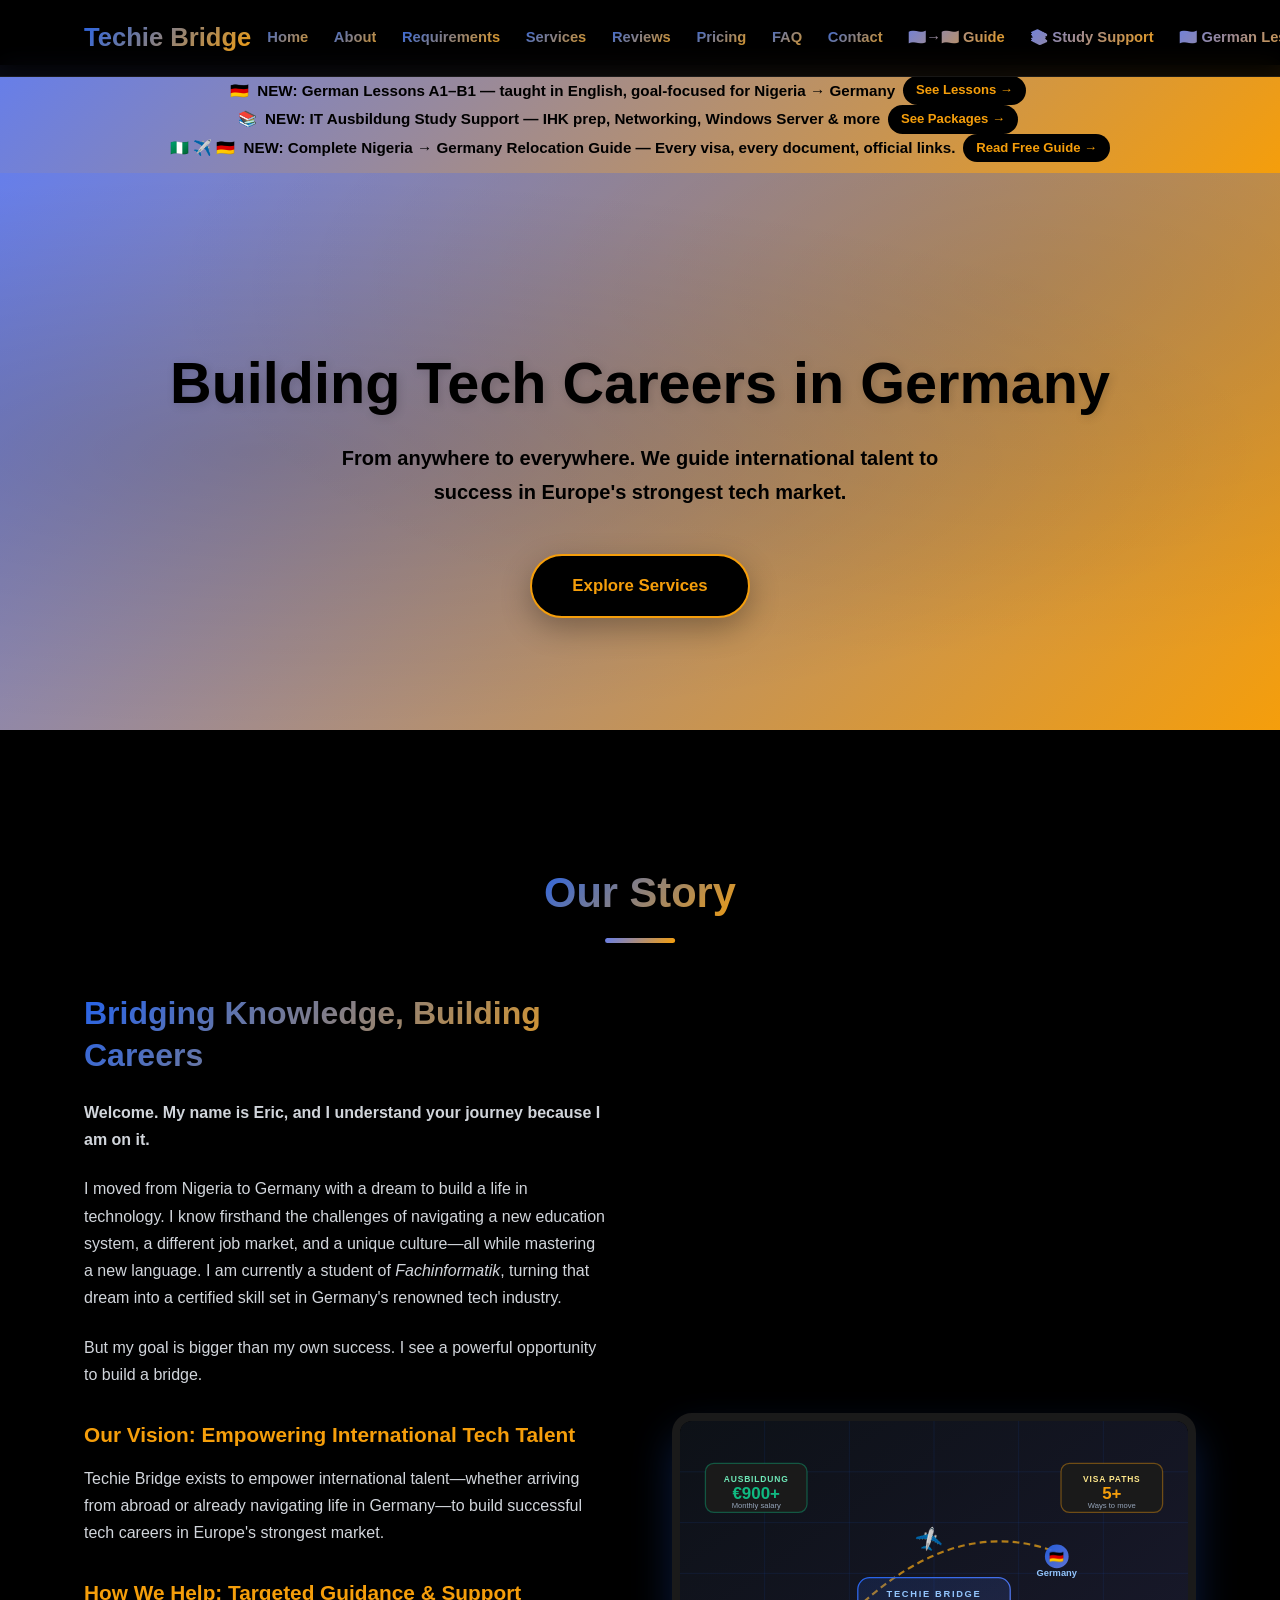
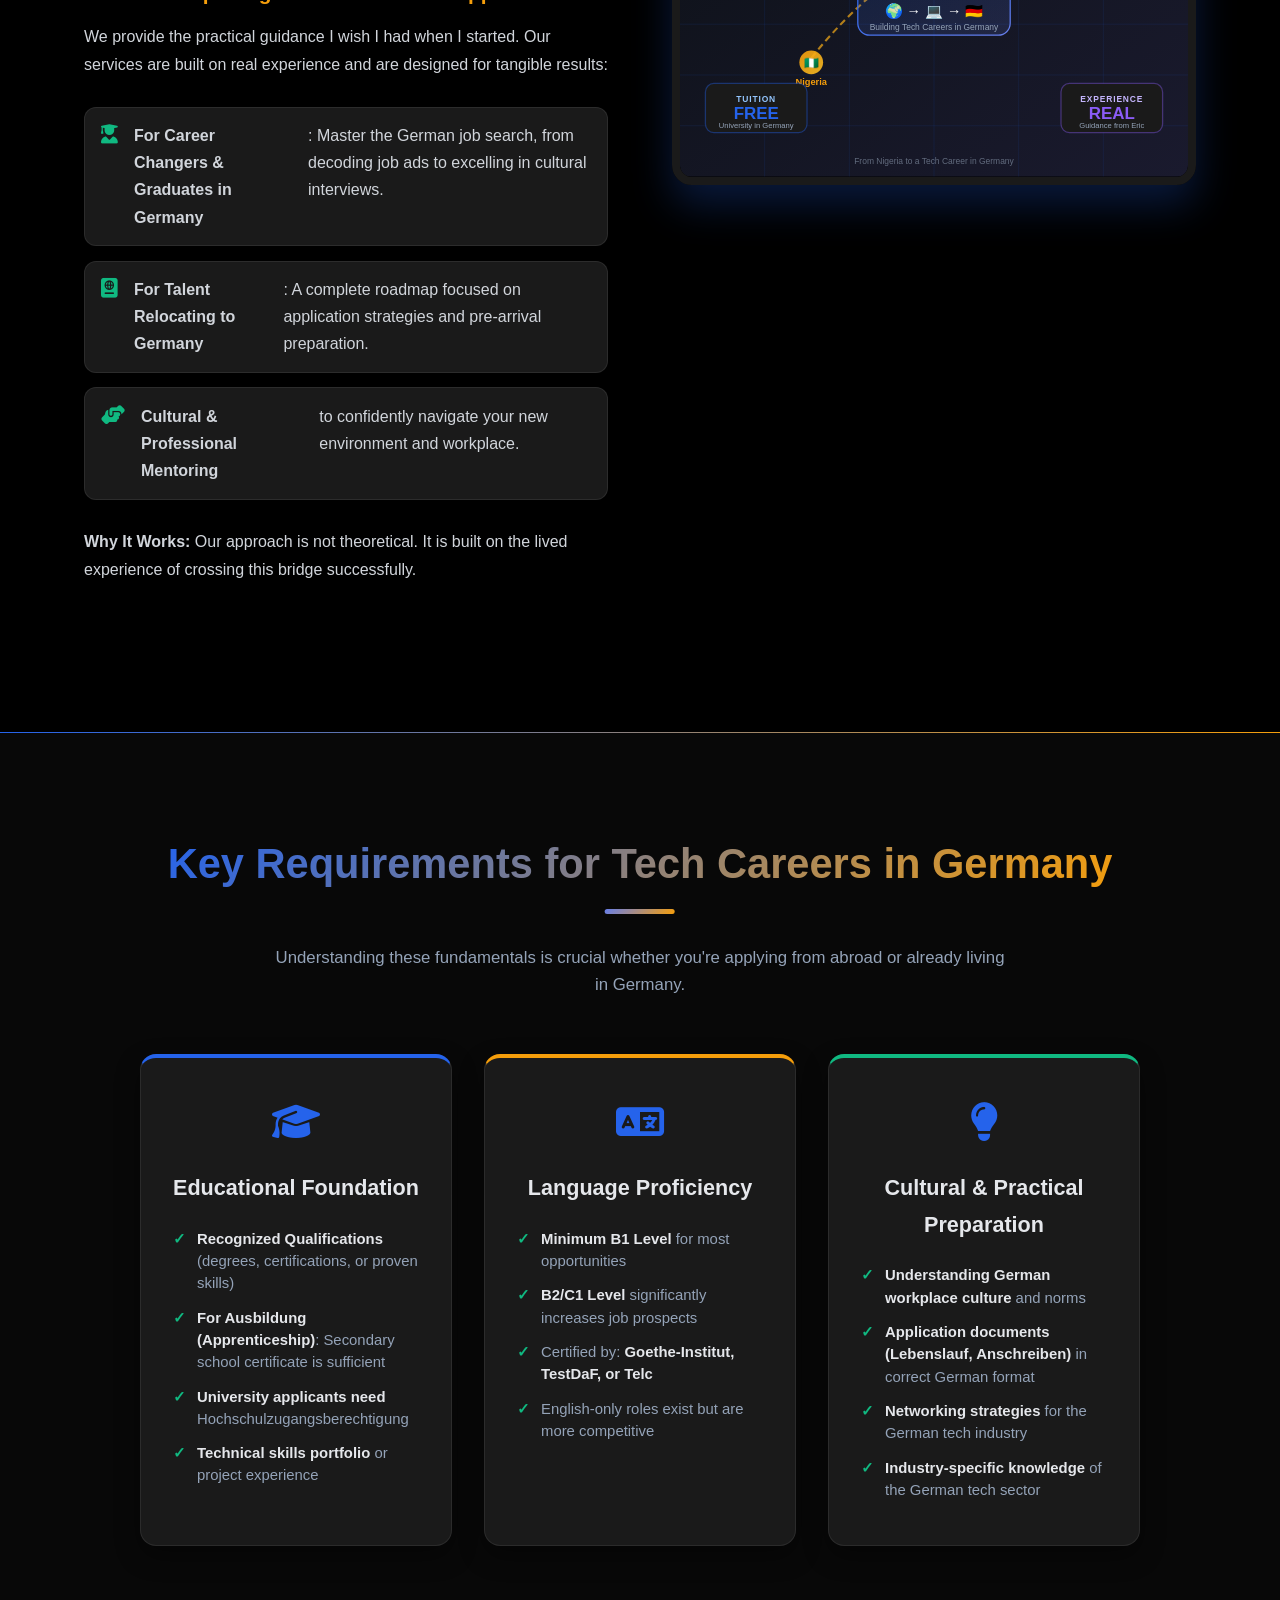
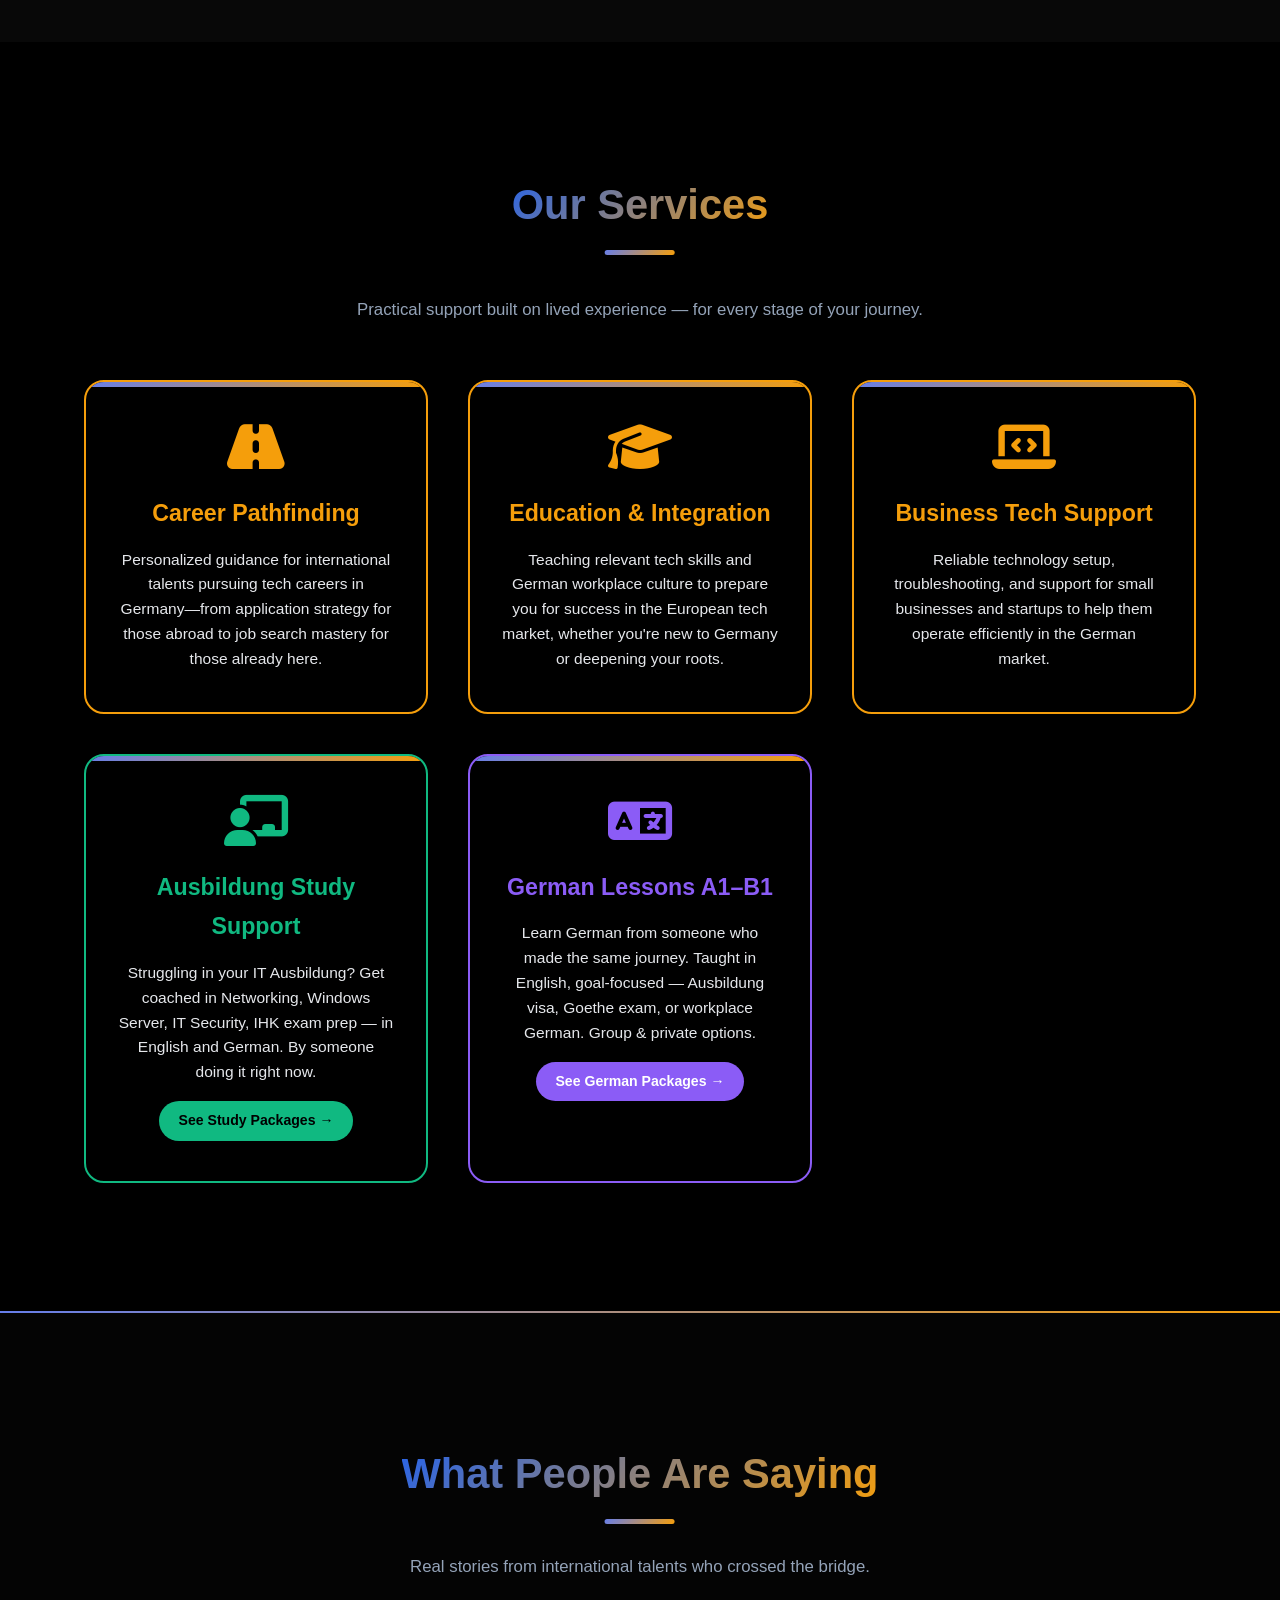
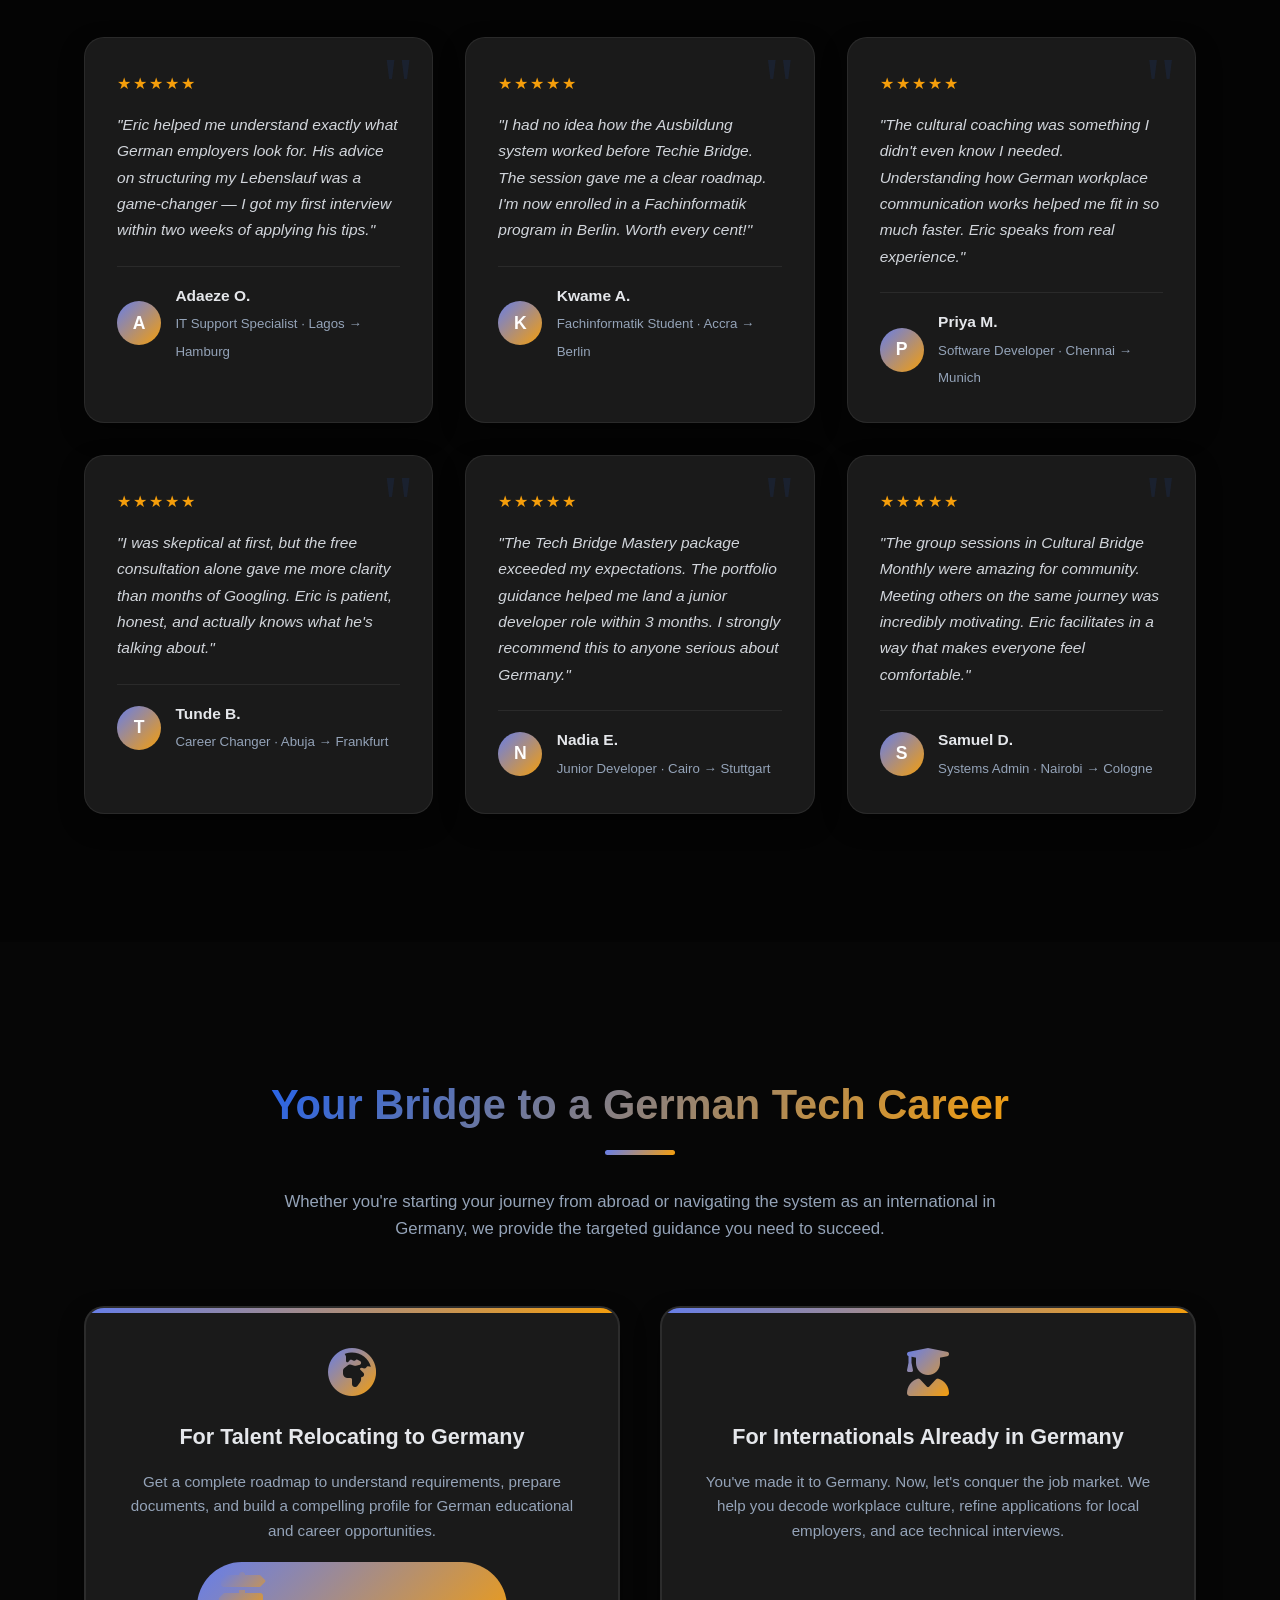
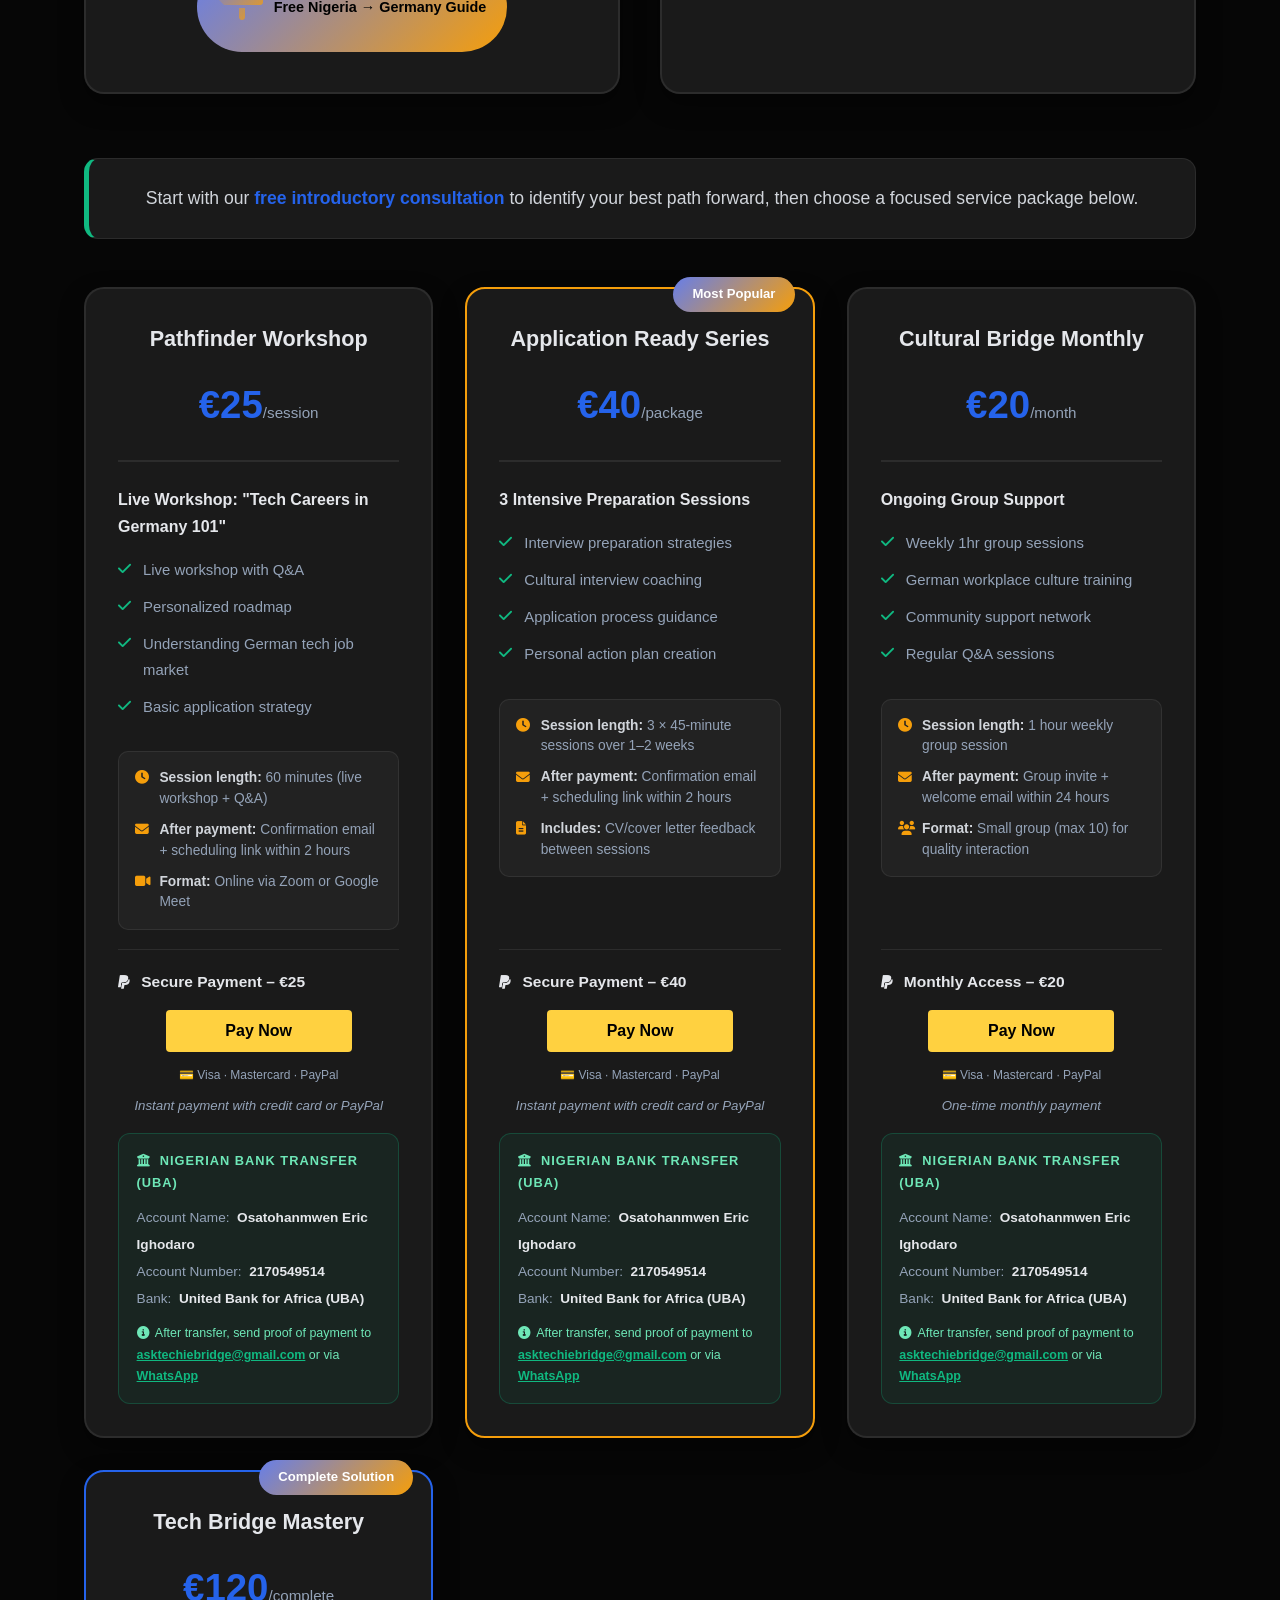
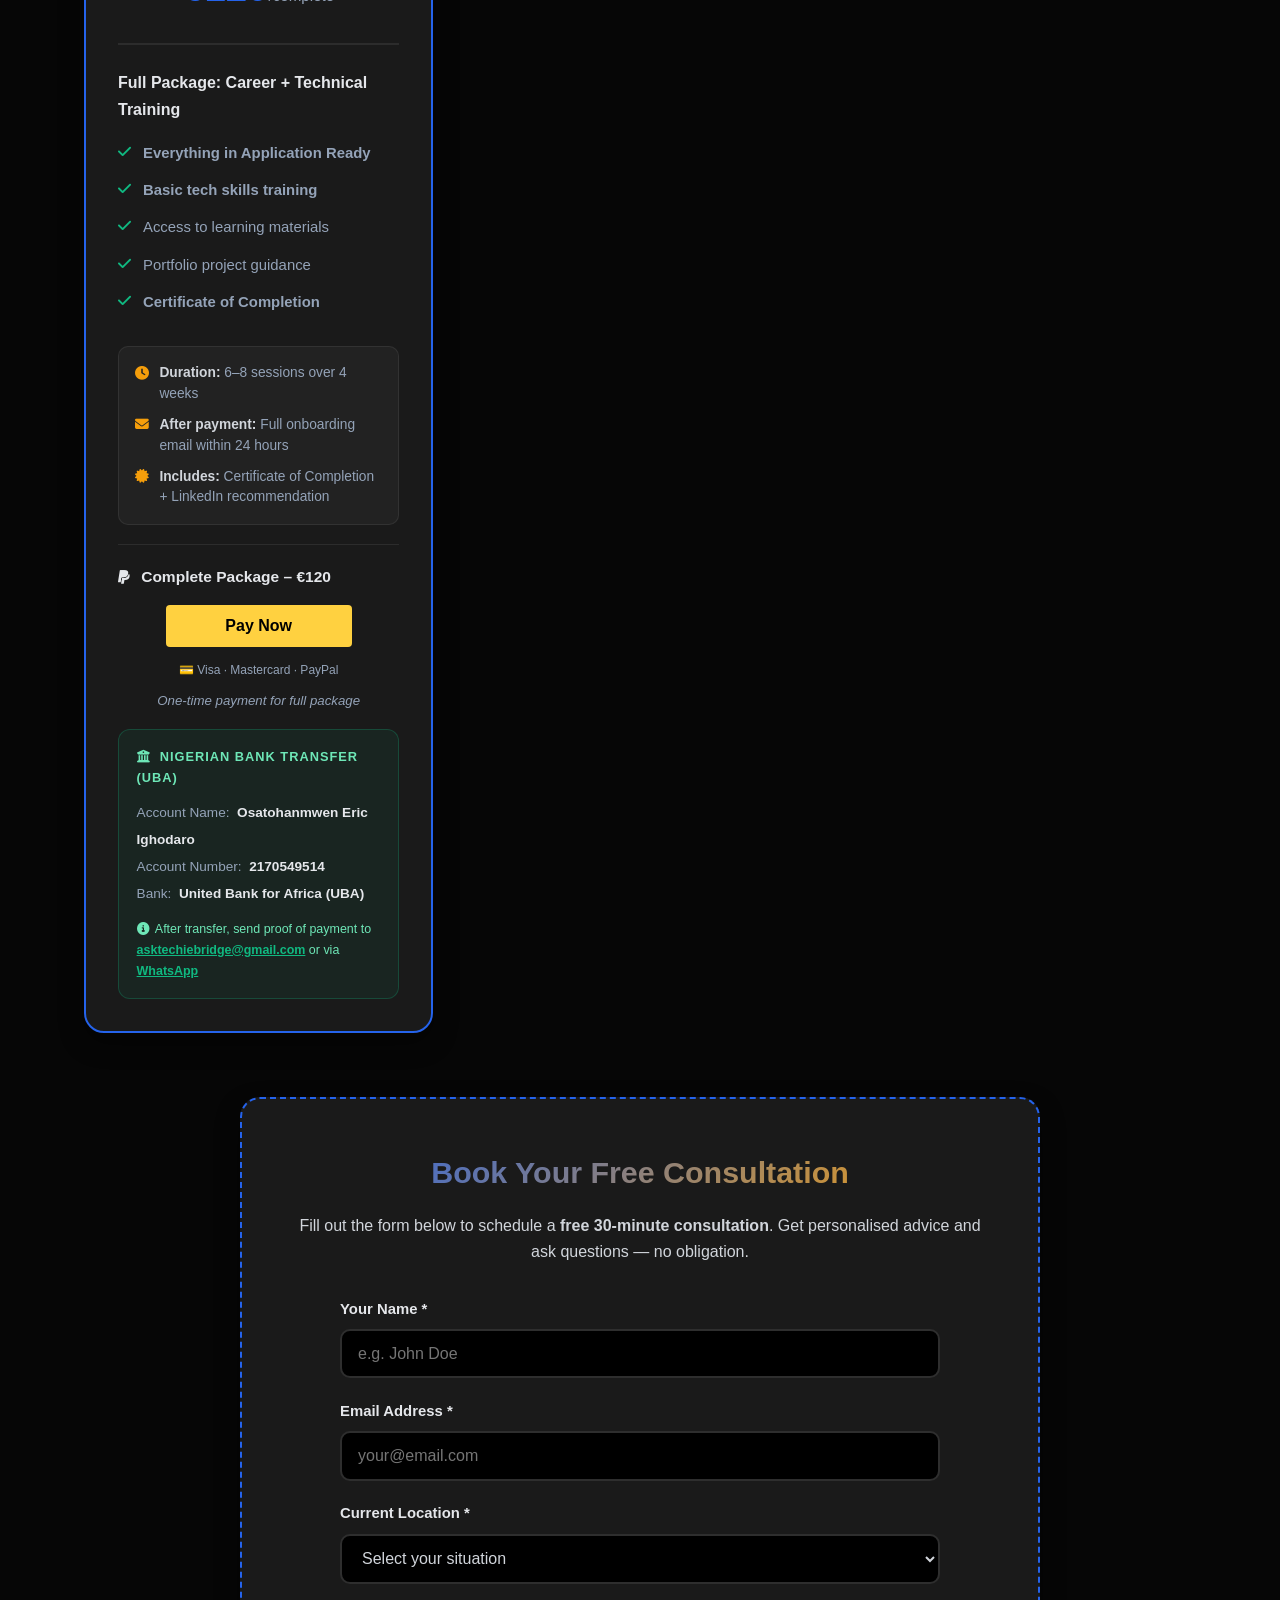
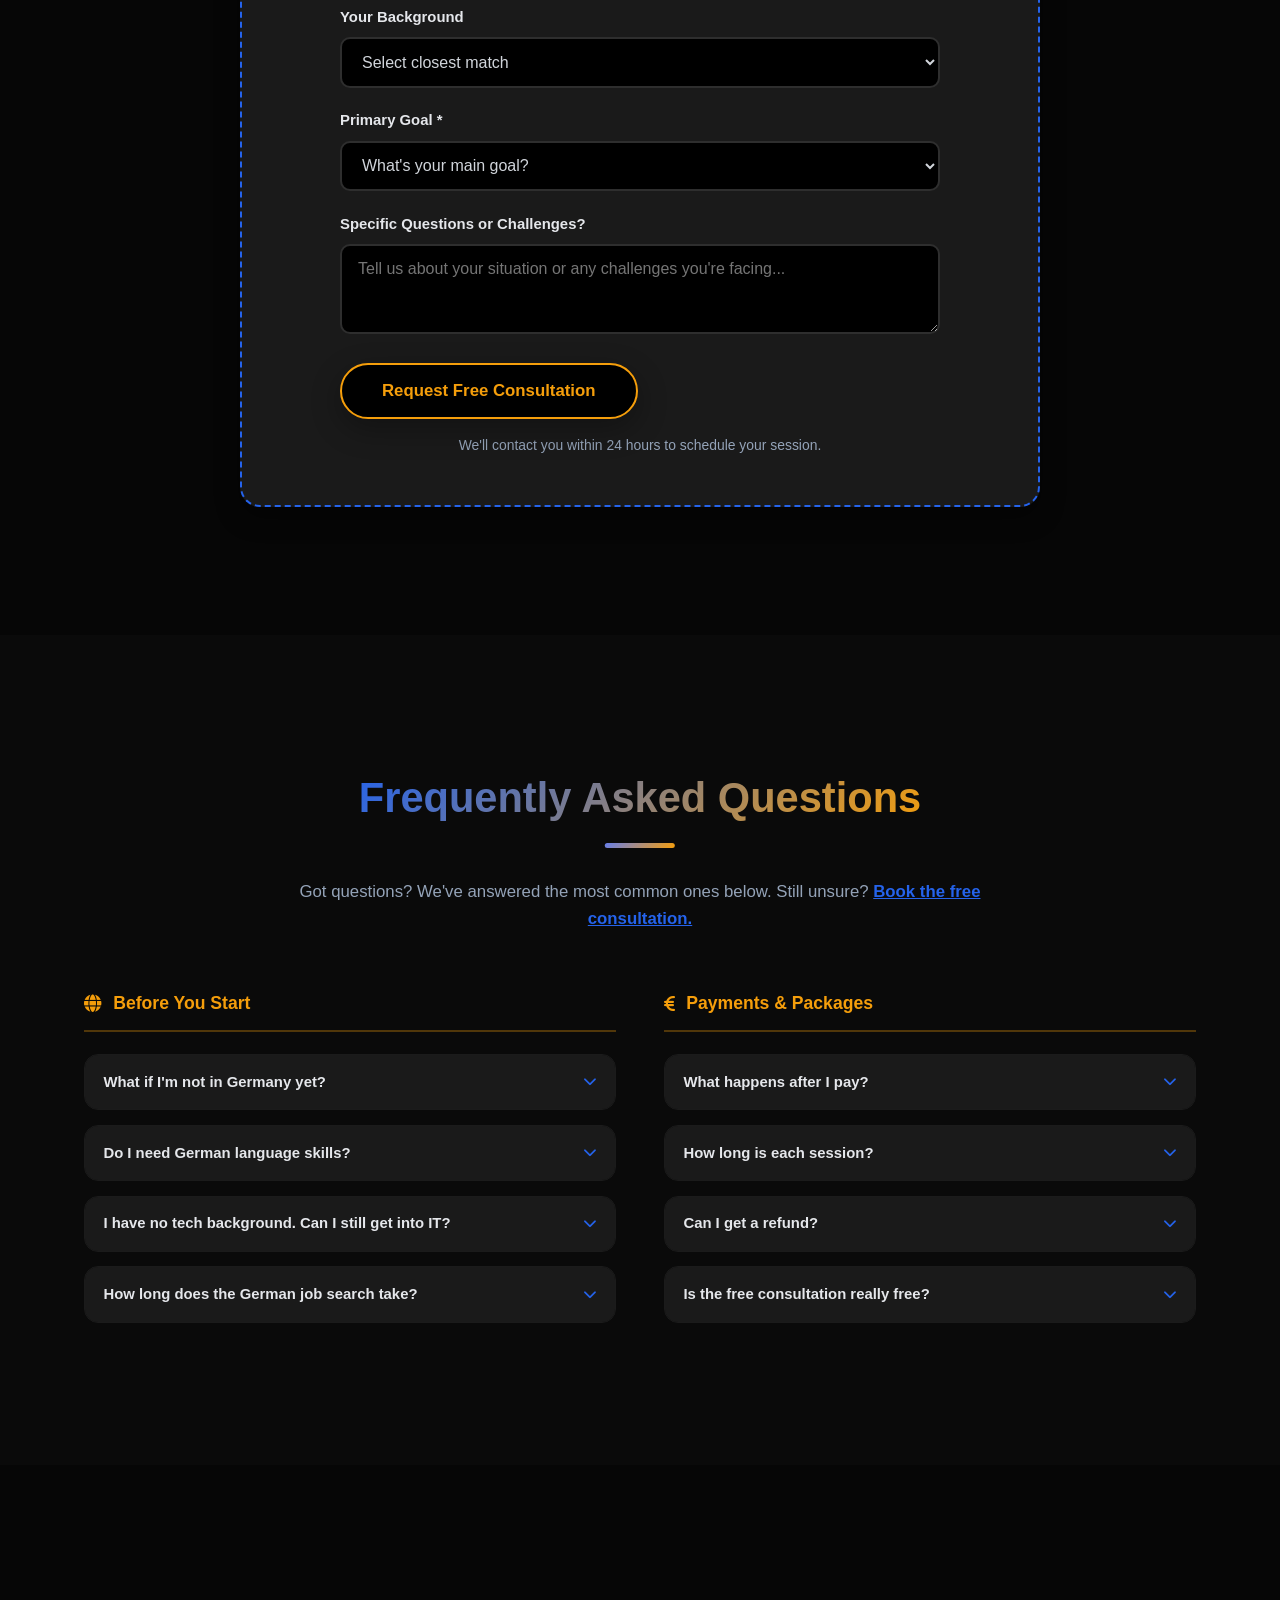
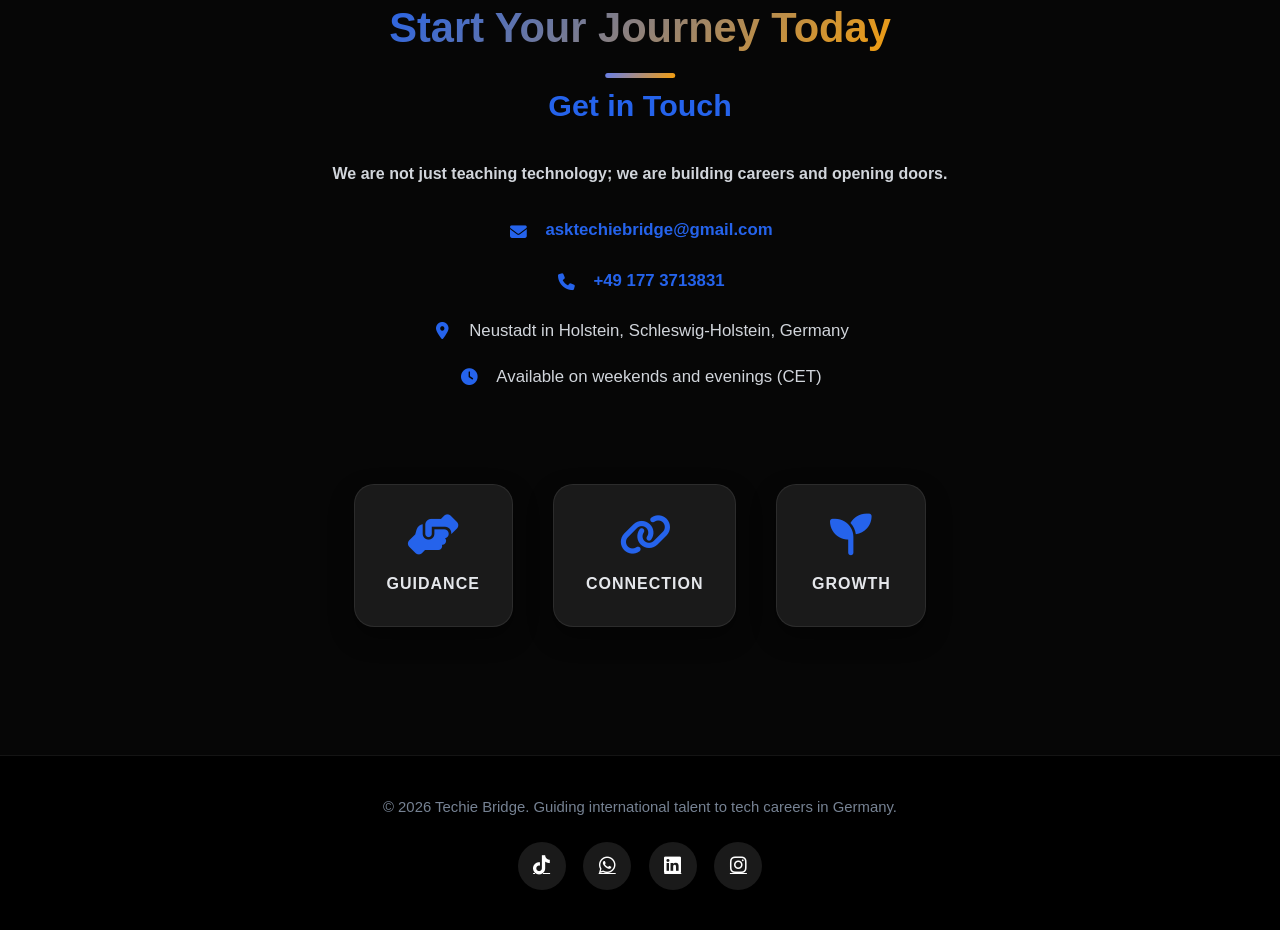
==== index.html @ e1cfa6b6 "Add files via upload" ====
<!DOCTYPE html>
<html lang="en">
<head>
    <meta charset="UTF-8">
    <meta name="viewport" content="width=device-width, initial-scale=1.0, maximum-scale=5.0">
    <title>Techie Bridge – Build Your Tech Career in Germany</title>
    <meta name="description" content="Techie Bridge helps international talent build tech careers in Germany. Expert coaching for Ausbildung, IT jobs, and German workplace culture. Based in Neustadt in Holstein.">
    <meta name="keywords" content="tech career Germany, international talent Germany, IT jobs Germany, Ausbildung IT, career coaching Germany, Fachinformatik, job search Germany">
    <meta name="author" content="Techie Bridge – Eric">
    <meta name="robots" content="index, follow">
    <meta property="og:type" content="website">
    <meta property="og:title" content="Techie Bridge – Build Your Tech Career in Germany">
    <meta property="og:description" content="Expert guidance for international talent pursuing IT careers in Germany. Real experience. Real results.">
    <meta property="og:image" content="https://images.unsplash.com/photo-1521791136064-7986c2920216?w=1200&q=80">
    <link rel="stylesheet" href="https://cdnjs.cloudflare.com/ajax/libs/font-awesome/6.4.0/css/all.min.css">
    <style>
    *, *::before, *::after { margin:0; padding:0; box-sizing:border-box; }
    :root {
        --primary:#2563eb; --primary-dark:#1d4ed8;
        --secondary:#f59e0b; --secondary-dark:#d97706;
        --accent:#10b981;
        --text:#d1d5db; --text-muted:#94a3b8;
        --card-bg:#1a1a1a; --card-bg2:#222;
        --grad:linear-gradient(135deg,#667eea 0%,#f59e0b 100%);
        --grad-rev:linear-gradient(135deg,#f59e0b 0%,#667eea 100%);
        --logo-grad:linear-gradient(135deg,#2563eb 0%,#f59e0b 100%);
        --shadow:0 10px 25px rgba(0,0,0,.4);
        --shadow-h:0 20px 40px rgba(37,99,235,.25);
        --ease:all .4s cubic-bezier(.175,.885,.32,1.1);
        --tap:48px;
    }
    html { scroll-behavior:smooth; font-size:16px; }
    body { font-family:'Segoe UI',Tahoma,Geneva,Verdana,sans-serif; background:#000; color:var(--text); line-height:1.7; overflow-x:hidden; -webkit-text-size-adjust:100%; }
    .container { width:90%; max-width:1200px; margin:0 auto; padding:0 20px; }

    /* gradient text */
    .gt { background:var(--logo-grad); -webkit-background-clip:text; -webkit-text-fill-color:transparent; background-clip:text; }

    /* section heading */
    .sh { text-align:center; font-size:2.6rem; font-weight:800; display:inline-block; position:relative; left:50%; transform:translateX(-50%); margin-bottom:1rem; }
    .sh::after { content:''; position:absolute; bottom:-14px; left:50%; transform:translateX(-50%); width:70px; height:5px; background:var(--grad); border-radius:10px; }
    .sub { text-align:center; max-width:740px; margin:1.8rem auto 3.5rem; color:var(--text-muted); font-size:1.05rem; line-height:1.6; }

    /* ── NAV ── */
    nav { background:rgba(0,0,0,.92); backdrop-filter:blur(12px); -webkit-backdrop-filter:blur(12px); position:fixed; top:0; width:100%; z-index:1000; border-bottom:1px solid rgba(255,255,255,.08); transition:var(--ease); }
    nav.scrolled { background:rgba(0,0,0,.97); box-shadow:0 6px 30px rgba(37,99,235,.18); }
    nav .container { display:flex; justify-content:space-between; align-items:center; padding:1rem 20px; gap:1rem; }
    .logo { font-size:1.6rem; font-weight:800; text-decoration:none; background:var(--logo-grad); -webkit-background-clip:text; -webkit-text-fill-color:transparent; background-clip:text; flex-shrink:0; transition:transform .3s; }
    .logo:hover { transform:scale(1.04); }
    .nav-links { display:flex; list-style:none; gap:1.6rem; align-items:center; }
    .nav-links a { text-decoration:none; background:var(--logo-grad); -webkit-background-clip:text; -webkit-text-fill-color:transparent; background-clip:text; font-weight:600; font-size:.92rem; position:relative; padding:.4rem 0; white-space:nowrap; min-height:44px; display:inline-flex; align-items:center; }
    .nav-links a::after { content:''; position:absolute; bottom:0; left:0; width:0; height:3px; background:var(--grad); border-radius:10px; transition:width .35s; }
    .nav-links a:hover::after, .nav-links a.active::after { width:100%; }
    .nav-links a.active { font-weight:700; }
    .menu-toggle { display:none; background:var(--grad); border:none; width:var(--tap); height:var(--tap); min-width:var(--tap); border-radius:12px; font-size:1.3rem; cursor:pointer; color:#fff; transition:var(--ease); align-items:center; justify-content:center; flex-shrink:0; }
    .menu-toggle.active { background:var(--grad-rev); transform:rotate(90deg); }

    /* ── HERO ── */
    .hero { background:var(--grad); text-align:center; padding:11rem 0 7rem; margin-top:68px; position:relative; overflow:hidden; }
    .hero::before { content:''; position:absolute; inset:0; background:radial-gradient(ellipse at 20% 50%, rgba(0,0,0,0.15) 0%, transparent 70%), radial-gradient(ellipse at 80% 20%, rgba(0,0,0,0.1) 0%, transparent 60%); }
    .hero .container { position:relative; z-index:2; }
    .hero h1 { font-size:3.6rem; font-weight:800; color:#000; line-height:1.2; margin-bottom:1.4rem; text-shadow:2px 2px 10px rgba(0,0,0,.15); animation:fadeUp 1s ease both; }
    .hero p { font-size:1.25rem; font-weight:600; color:#000; max-width:680px; margin:0 auto 2.8rem; opacity:.92; animation:fadeUp 1s .2s ease both; }
    @keyframes fadeUp { from{opacity:0;transform:translateY(28px)} to{opacity:1;transform:translateY(0)} }
    .btn { display:inline-block; background:#000; color:var(--secondary); padding:1rem 2.5rem; border-radius:50px; text-decoration:none; font-weight:700; font-size:1.05rem; border:2px solid var(--secondary); min-height:var(--tap); transition:var(--ease); box-shadow:0 10px 30px rgba(0,0,0,.3); animation:fadeUp 1s .4s ease both; cursor:pointer; }
    .btn:hover { background:var(--secondary); color:#000; transform:translateY(-4px) scale(1.04); box-shadow:0 18px 36px rgba(245,158,11,.4); }

    /* ── ABOUT ── */
    .about { padding:8rem 0; background:#000; position:relative; }
    .about::after { content:''; position:absolute; bottom:0; left:0; right:0; height:1px; background:var(--logo-grad); }
    .about-content { display:grid; grid-template-columns:1fr 1fr; gap:4rem; align-items:center; margin-top:3rem; }
    .about-text h3 { font-size:2rem; margin-bottom:1.4rem; line-height:1.3; }
    .about-text h4 { font-size:1.3rem; margin:1.8rem 0 .8rem; color:var(--secondary); }
    .about-text p { margin-bottom:1.4rem; color:var(--text); font-size:1rem; }
    .about-text ul { list-style:none; margin:1.8rem 0; }
    .about-text li { display:flex; align-items:flex-start; gap:1rem; padding:.9rem 1rem; background:var(--card-bg); border-radius:12px; margin-bottom:.9rem; border:1px solid rgba(255,255,255,.08); transition:var(--ease); }
    .about-text li:hover { transform:translateX(8px); background:var(--card-bg2); }
    .about-text li i { color:var(--accent); font-size:1.2rem; margin-top:.2rem; flex-shrink:0; }
    .about-image img { width:100%; border-radius:20px; box-shadow:var(--shadow-h); border:8px solid var(--card-bg); transform:perspective(1000px) rotateY(-5deg); transition:var(--ease); }
    .about-image img:hover { transform:perspective(1000px) rotateY(0deg); }

    /* ── REQUIREMENTS ── */
    .requirements { padding:6rem 0; background:#080808; }
    .requirements-grid { display:grid; grid-template-columns:repeat(auto-fit,minmax(280px,1fr)); gap:2rem; max-width:1000px; margin:0 auto; }
    .req-card { background:var(--card-bg); padding:2rem; border-radius:16px; box-shadow:var(--shadow); border:1px solid rgba(255,255,255,.08); border-top:4px solid var(--primary); transition:var(--ease); }
    .req-card:nth-child(2){border-top-color:var(--secondary)} .req-card:nth-child(3){border-top-color:var(--accent)}
    .req-card:hover { transform:translateY(-10px); box-shadow:var(--shadow-h); background:var(--card-bg2); }
    .req-icon { font-size:2.4rem; color:var(--primary); margin-bottom:.9rem; text-align:center; }
    .req-card h3 { color:#e5e7eb; font-size:1.35rem; text-align:center; margin-bottom:1.3rem; }
    .req-card ul { list-style:none; }
    .req-card li { padding-left:1.5rem; position:relative; margin-bottom:.75rem; color:var(--text-muted); font-size:.93rem; line-height:1.5; word-wrap:break-word; overflow-wrap:break-word; hyphens:auto; }
    .req-card li::before { content:'✓'; position:absolute; left:0; color:var(--accent); font-weight:700; }
    .req-card li strong { color:#e5e7eb; }
    .lw { word-break:break-word; display:inline-block; max-width:100%; }

    /* ── SERVICES ── */
    .services { padding:8rem 0; background:#000; }
    .services-grid { display:grid; grid-template-columns:repeat(auto-fit,minmax(300px,1fr)); gap:2.5rem; }
    .svc-card { background:#000; padding:2.5rem 2rem; border-radius:20px; text-align:center; border:2px solid var(--secondary); position:relative; overflow:hidden; transition:var(--ease); box-shadow:var(--shadow); }
    .svc-card::before { content:''; position:absolute; top:0; left:0; right:0; height:5px; background:var(--grad); }
    .svc-card:hover { transform:translateY(-14px); background:#0d0d0d; box-shadow:0 20px 40px rgba(245,158,11,.28); border-color:var(--secondary-dark); }
    .svc-card i { font-size:3.2rem; color:var(--secondary); margin-bottom:1.3rem; transition:var(--ease); display:block; }
    .svc-card:hover i { transform:scale(1.2) rotate(5deg); color:var(--secondary-dark); }
    .svc-card h3 { color:var(--secondary); font-size:1.45rem; font-weight:700; margin-bottom:.9rem; }
    .svc-card p { color:#e5e7eb; line-height:1.6; font-size:.97rem; }

    /* ── TESTIMONIALS ── */
    .testimonials { padding:8rem 0; background:#040404; position:relative; }
    .testimonials::before { content:''; position:absolute; top:0; left:0; right:0; height:2px; background:var(--grad); }
    .test-grid { display:grid; grid-template-columns:repeat(auto-fit,minmax(310px,1fr)); gap:2rem; }
    .test-card { background:var(--card-bg); border-radius:20px; padding:2rem; border:1px solid rgba(255,255,255,.07); position:relative; overflow:hidden; transition:var(--ease); box-shadow:var(--shadow); }
    .test-card::before { content:'"'; position:absolute; top:8px; right:18px; font-size:5rem; color:var(--primary); opacity:.1; font-family:Georgia,serif; line-height:1; pointer-events:none; }
    .test-card:hover { transform:translateY(-8px); background:var(--card-bg2); border-color:rgba(37,99,235,.3); }
    .test-stars { color:var(--secondary); letter-spacing:2px; margin-bottom:.9rem; }
    .test-text { color:var(--text); font-size:.97rem; line-height:1.7; margin-bottom:1.4rem; font-style:italic; }
    .test-author { display:flex; align-items:center; gap:.9rem; border-top:1px solid rgba(255,255,255,.07); padding-top:1rem; }
    .test-av { width:44px; height:44px; min-width:44px; border-radius:50%; background:var(--grad); display:flex; align-items:center; justify-content:center; font-size:1.1rem; font-weight:800; color:#fff; }
    .test-info strong { display:block; color:#e5e7eb; font-size:.97rem; }
    .test-info span { color:var(--text-muted); font-size:.83rem; }

    /* ── PRICING ── */
    .pricing { padding:8rem 0; background:#060606; }
    .pricing-hdr { text-align:center; margin-bottom:3.5rem; }
    .pricing-hdr h2 { font-size:2.6rem; font-weight:800; display:inline-block; position:relative; margin-bottom:1rem; }
    .pricing-hdr h2::after { content:''; position:absolute; bottom:-14px; left:50%; transform:translateX(-50%); width:70px; height:5px; background:var(--grad); border-radius:10px; }
    .pricing-hdr .sub { margin-top:2rem; }
    .aud-grid { display:grid; grid-template-columns:repeat(auto-fit,minmax(280px,1fr)); gap:2.5rem; margin:4rem 0; }
    .aud-card { background:var(--card-bg); padding:2.5rem 2rem; border-radius:20px; text-align:center; border:2px solid rgba(255,255,255,.08); position:relative; overflow:hidden; transition:var(--ease); box-shadow:var(--shadow); }
    .aud-card::before { content:''; position:absolute; top:0; left:0; right:0; height:5px; background:var(--grad); }
    .aud-card:hover { transform:translateY(-10px); background:var(--card-bg2); }
    .aud-card i { font-size:3rem; margin-bottom:1.4rem; background:var(--grad); -webkit-background-clip:text; -webkit-text-fill-color:transparent; background-clip:text; display:inline-block; transition:var(--ease); }
    .aud-card:hover i { transform:scale(1.1) rotate(5deg); }
    .aud-card h3 { color:#e5e7eb; font-size:1.35rem; margin-bottom:.9rem; }
    .aud-card p { color:var(--text-muted); line-height:1.6; font-size:.95rem; }
    .cta-intro-box { background:var(--card-bg); padding:1.6rem 2.5rem; border-radius:14px; margin:3rem 0; text-align:center; border:1px solid rgba(255,255,255,.08); border-left:5px solid var(--accent); }
    .cta-intro { font-size:1.1rem; color:var(--text); margin:0; line-height:1.6; }
    .cta-intro strong { color:var(--primary); }
    .price-grid { display:grid; grid-template-columns:repeat(auto-fit,minmax(265px,1fr)); gap:2rem; margin-bottom:4rem; }
    .pc { background:var(--card-bg); border-radius:20px; padding:2rem; border:2px solid rgba(255,255,255,.08); position:relative; display:flex; flex-direction:column; transition:var(--ease); box-shadow:var(--shadow); }
    .pc:hover { transform:translateY(-10px); background:var(--card-bg2); box-shadow:var(--shadow-h); }
    .pc.feat { border-color:var(--secondary); transform:scale(1.03); }
    .pc.feat:hover { transform:scale(1.03) translateY(-10px); }
    .pc.prem { border-color:var(--primary); }
    .badge { position:absolute; top:-12px; right:18px; background:var(--grad); color:#fff; padding:.4rem 1.2rem; border-radius:20px; font-size:.82rem; font-weight:700; white-space:nowrap; }
    .pc-hdr { text-align:center; margin-bottom:1.5rem; padding-bottom:1.4rem; border-bottom:2px solid rgba(255,255,255,.08); }
    .pc-hdr h3 { color:#e5e7eb; font-size:1.35rem; margin-bottom:.9rem; }
    .price-num { font-size:2.4rem; font-weight:800; color:var(--primary); }
    .price-num span { font-size:.95rem; color:var(--text-muted); font-weight:400; }
    .pc-body { flex:1; display:flex; flex-direction:column; }
    .pc-body > p { font-weight:600; color:#e5e7eb; margin-bottom:1.1rem; font-size:1rem; }
    .pc-body ul { list-style:none; margin-bottom:1.2rem; }
    .pc-body li { display:flex; align-items:flex-start; gap:.75rem; margin-bottom:.75rem; color:var(--text-muted); font-size:.93rem; }
    .pc-body li .fa-check { color:var(--accent); margin-top:.25rem; flex-shrink:0; }
    .pkg-faq { background:rgba(255,255,255,.04); border-radius:10px; padding:1rem; margin-bottom:1.2rem; border:1px solid rgba(255,255,255,.07); }
    .pkg-faq-row { display:flex; align-items:flex-start; gap:.65rem; margin-bottom:.65rem; font-size:.86rem; color:var(--text-muted); line-height:1.5; }
    .pkg-faq-row:last-child{margin-bottom:0}
    .pkg-faq-row i { color:var(--secondary); margin-top:.2rem; flex-shrink:0; width:14px; }
    .pkg-faq-row strong { color:#d1d5db; }
    .pp-sec { border-top:1px solid rgba(255,255,255,.08); padding-top:1.2rem; margin-top:auto; }
    .pp-sec h4 { color:#e5e7eb; margin-bottom:.9rem; display:flex; align-items:center; gap:.7rem; font-size:.97rem; }
    .pp-wrap { text-align:center; min-height:50px; }
    .pay-note { font-size:.83rem; color:var(--text-muted); margin-top:.6rem; font-style:italic; }
    .cta-box { background:var(--card-bg); max-width:800px; margin:0 auto; padding:3rem; border-radius:20px; text-align:center; border:2px dashed var(--primary); box-shadow:var(--shadow); }
    .cta-box h3 { font-size:1.9rem; margin-bottom:.9rem; }
    .cta-box > p { margin-bottom:2rem; color:var(--text); line-height:1.6; }
    .success-banner { background:linear-gradient(135deg,#064e3b,#065f46); border:2px solid #10b981; border-radius:16px; padding:2rem; margin-bottom:2rem; text-align:left; }
    .success-inner { display:flex; gap:1.2rem; align-items:flex-start; }
    .success-icon { font-size:2.4rem; color:#10b981; flex-shrink:0; margin-top:.1rem; }
    .success-text h4 { font-size:1.25rem; color:#d1fae5; margin-bottom:.5rem; }
    .success-text p { color:#a7f3d0; font-size:.93rem; line-height:1.6; margin-bottom:.4rem; }
    .success-text p:last-child{margin-bottom:0}
    .success-text a { color:#10b981; font-weight:700; text-decoration:underline; }
    .wform { max-width:600px; margin:2rem auto 0; text-align:left; }
    .fg { margin-bottom:1.3rem; }
    .fg label { display:block; margin-bottom:.45rem; font-weight:600; color:#e5e7eb; font-size:.93rem; }
    .fg input, .fg select, .fg textarea { width:100%; padding:.85rem 1rem; border:2px solid rgba(255,255,255,.18); border-radius:10px; font-family:inherit; font-size:16px; background:#000; color:var(--text); transition:var(--ease); min-height:var(--tap); }
    .fg textarea { min-height:90px; resize:vertical; }
    .fg input:focus, .fg select:focus, .fg textarea:focus { outline:none; border-color:var(--primary); box-shadow:0 0 0 3px rgba(37,99,235,.22); background:#0a0a0a; }
    .form-note { margin-top:.9rem; font-size:.87rem; color:var(--text-muted); text-align:center; }

    /* ── FAQ ── */
    .faq { padding:8rem 0; background:#0a0a0a; }
    .faq-link { color:var(--primary); font-weight:600; text-decoration:underline; }
    .faq-grid { display:grid; grid-template-columns:repeat(auto-fit,minmax(310px,1fr)); gap:3rem; align-items:start; }
    .faq-cat { font-size:1.1rem; color:var(--secondary); margin-bottom:1.4rem; display:flex; align-items:center; gap:.7rem; padding-bottom:.7rem; border-bottom:2px solid rgba(245,158,11,.3); }
    .faq-item { border:1px solid rgba(255,255,255,.07); border-radius:14px; margin-bottom:.9rem; overflow:hidden; transition:border-color .3s; }
    .faq-item:hover { border-color:rgba(37,99,235,.3); }
    .faq-q { width:100%; background:var(--card-bg); border:none; padding:1.05rem 1.15rem; display:flex; justify-content:space-between; align-items:center; gap:1rem; cursor:pointer; color:#e5e7eb; font-size:.93rem; font-weight:600; font-family:inherit; text-align:left; transition:background .25s; min-height:var(--tap); line-height:1.4; }
    .faq-q:hover { background:var(--card-bg2); }
    .faq-q[aria-expanded="true"] { background:var(--card-bg2); color:var(--primary); }
    .faq-q i { flex-shrink:0; font-size:.85rem; color:var(--primary); transition:transform .35s; }
    .faq-q[aria-expanded="true"] i { transform:rotate(180deg); color:var(--secondary); }
    .faq-a { background:#0e0e0e; max-height:0; overflow:hidden; transition:max-height .4s ease,padding .3s ease; padding:0 1.15rem; }
    .faq-a.open { max-height:500px; padding:1.15rem; }
    .faq-a p { color:var(--text-muted); font-size:.93rem; line-height:1.7; margin:0; }
    .faq-a a { color:var(--primary); font-weight:600; text-decoration:underline; }

    /* ── CONTACT ── */
    .contact { padding:8rem 0; background:#060606; }
    .contact-content { display:grid; grid-template-columns:1fr; gap:3rem; max-width:780px; margin:0 auto; text-align:center; }
    .contact-info h3 { color:var(--primary); font-size:1.9rem; margin-bottom:1.8rem; }
    .contact-info > p { color:var(--text); }
    .c-details { max-width:580px; margin:1.8rem auto; }
    .c-details p { margin-bottom:1.1rem; display:flex; align-items:center; justify-content:center; gap:1rem; font-size:1.05rem; flex-wrap:wrap; color:var(--text); }
    .c-details i { color:var(--primary); width:22px; text-align:center; }
    .c-details a { color:var(--primary); text-decoration:none; font-weight:600; border-bottom:2px solid transparent; padding-bottom:2px; transition:var(--ease); }
    .c-details a:hover { color:var(--secondary); border-bottom-color:var(--secondary); }
    .c-deco { display:flex; justify-content:center; gap:2.5rem; margin-top:4rem; flex-wrap:wrap; }
    .deco-item { display:flex; flex-direction:column; align-items:center; gap:.9rem; padding:1.8rem 2rem; background:var(--card-bg); border-radius:20px; border:1px solid rgba(255,255,255,.08); min-width:150px; text-align:center; transition:var(--ease); box-shadow:var(--shadow); }
    .deco-item:hover { transform:translateY(-10px); background:var(--card-bg2); }
    .deco-item i { font-size:2.6rem; color:var(--primary); transition:var(--ease); }
    .deco-item:hover i { color:var(--secondary); transform:scale(1.1) rotate(10deg); }
    .deco-item span { font-size:1rem; font-weight:700; color:#e5e7eb; text-transform:uppercase; letter-spacing:1px; }

    /* ── FOOTER ── */
    footer { background:#000; color:#fff; padding:2.5rem 0; text-align:center; border-top:1px solid rgba(255,255,255,.08); }
    footer .container { display:flex; flex-direction:column; align-items:center; gap:1.4rem; }
    footer p { color:var(--text-muted); opacity:.8; max-width:580px; line-height:1.6; font-size:.93rem; }
    .soc { display:flex; gap:1.1rem; flex-wrap:wrap; justify-content:center; }
    .soc a { display:inline-flex; align-items:center; justify-content:center; width:var(--tap); height:var(--tap); background:rgba(255,255,255,.1); color:#fff; font-size:1.2rem; border-radius:50%; border:2px solid transparent; transition:var(--ease); }
    .soc a:hover { background:var(--grad); transform:translateY(-4px) rotate(10deg); border-color:#fff; }

    /* ── RESPONSIVE 992 ── */
    @media(max-width:992px){
        .about-content{grid-template-columns:1fr;gap:3rem}
        .about-image img{transform:none}
        .faq-grid{grid-template-columns:1fr}
        .hero h1{font-size:2.9rem}
    }
    /* ── RESPONSIVE 768 ── */
    @media(max-width:768px){
        .nav-links{display:none;flex-direction:column;position:absolute;top:100%;left:0;right:0;background:rgba(0,0,0,.98);padding:1rem 0;border-radius:0 0 16px 16px;border-top:1px solid rgba(255,255,255,.08);box-shadow:0 20px 40px rgba(0,0,0,.6);gap:0;max-height:calc(100vh - 68px);overflow-y:auto}
        .nav-links.active{display:flex}
        .nav-links li{width:100%}
        .nav-links a{display:flex;align-items:center;padding:.9rem 1.4rem;font-size:1rem;border-bottom:1px solid rgba(255,255,255,.05);border-radius:0;width:100%;min-height:var(--tap)}
        .nav-links li:last-child a{border-bottom:none}
        .nav-links a::after{display:none}
        .nav-links a:hover,.nav-links a.active{background:rgba(37,99,235,.14);padding-left:1.8rem}
        .menu-toggle{display:flex}
        .hero{padding:8.5rem 0 5rem}
        .hero h1{font-size:2.1rem}
        .hero p{font-size:1rem}
        .about,.services,.testimonials,.requirements,.pricing,.faq,.contact{padding:5rem 0}
        .sh{font-size:2rem}
        .services-grid{grid-template-columns:1fr}
        .svc-card{max-width:460px;margin:0 auto;width:100%}
        .test-grid{grid-template-columns:1fr}
        .price-grid{grid-template-columns:1fr;max-width:460px;margin:0 auto 3rem}
        .pc.feat{transform:none}
        .pc.feat:hover{transform:translateY(-10px)}
        .aud-grid{grid-template-columns:1fr;max-width:460px;margin:3rem auto}
        .cta-box{padding:2rem 1.2rem}
        .cta-box h3{font-size:1.6rem}
        .requirements-grid{grid-template-columns:1fr}
        .success-inner{flex-direction:column;align-items:center;text-align:center}
        .c-deco{flex-direction:column;align-items:center;gap:1.4rem}
        .deco-item{width:100%;max-width:280px}
        .c-details p{flex-direction:column;text-align:center;gap:.35rem}
        .btn{width:100%;text-align:center}
    }
    /* ── RESPONSIVE 480 ── */
    @media(max-width:480px){
        html{font-size:15px}
        .container{width:95%;padding:0 10px}
        .hero h1{font-size:1.85rem}
        .logo{font-size:1.35rem}
        .sh{font-size:1.8rem}
        .pc{padding:1.5rem}
        .test-card{padding:1.4rem}
        .faq-q{font-size:.88rem;padding:.95rem 1rem}
    }
    </style>
</head>
<body>

<!-- NAV -->
<nav id="mainNav">
    <div class="container">
        <a href="#home" class="logo">Techie Bridge</a>
        <ul class="nav-links">
            <li><a href="#home">Home</a></li>
            <li><a href="#about">About</a></li>
            <li><a href="#requirements">Requirements</a></li>
            <li><a href="#services">Services</a></li>
            <li><a href="#testimonials">Reviews</a></li>
            <li><a href="#price-list">Pricing</a></li>
            <li><a href="#faq">FAQ</a></li>
            <li><a href="#contact">Contact</a></li>
            <li><a href="relocate.html" style="background:var(--grad);-webkit-background-clip:text;-webkit-text-fill-color:transparent;background-clip:text;font-weight:800">🇳🇬→🇩🇪 Guide</a></li>
            <li><a href="study-support.html" style="background:var(--grad);-webkit-background-clip:text;-webkit-text-fill-color:transparent;background-clip:text;font-weight:800">📚 Study Support</a></li>
            <li><a href="german-lessons.html" style="background:var(--grad);-webkit-background-clip:text;-webkit-text-fill-color:transparent;background-clip:text;font-weight:800">🇩🇪 German Lessons</a></li>
        </ul>
        <button class="menu-toggle" aria-label="Toggle navigation" aria-expanded="false">
            <i class="fas fa-bars"></i>
        </button>
    </div>
</nav>

<!-- ANNOUNCEMENT BANNER -->
<div style="background:var(--grad);text-align:center;padding:.7rem 1rem;margin-top:65px;position:relative;z-index:900">
  <a href="german-lessons.html" style="text-decoration:none;color:#000;font-weight:700;font-size:.95rem;display:inline-flex;align-items:center;gap:.5rem;flex-wrap:wrap;justify-content:center;margin-right:1.5rem"><span>🇩🇪</span><span><strong>NEW:</strong> German Lessons A1–B1 — taught in English, goal-focused for Nigeria → Germany</span><span style="background:#000;color:var(--secondary);padding:.2rem .8rem;border-radius:20px;font-size:.82rem">See Lessons →</span></a><a href="study-support.html" style="text-decoration:none;color:#000;font-weight:700;font-size:.95rem;display:inline-flex;align-items:center;gap:.5rem;flex-wrap:wrap;justify-content:center;margin-right:1.5rem"><span>📚</span><span>NEW: IT Ausbildung Study Support — IHK prep, Networking, Windows Server & more</span><span style="background:#000;color:var(--secondary);padding:.2rem .8rem;border-radius:20px;font-size:.82rem">See Packages →</span></a><a href="relocate.html" style="text-decoration:none;color:#000;font-weight:700;font-size:.95rem;display:inline-flex;align-items:center;gap:.5rem;flex-wrap:wrap;justify-content:center">
    <span>🇳🇬 ✈️ 🇩🇪</span>
    <span><strong>NEW:</strong> Complete Nigeria → Germany Relocation Guide — Every visa, every document, official links.</span>
    <span style="background:#000;color:var(--secondary);padding:.2rem .8rem;border-radius:20px;font-size:.82rem">Read Free Guide →</span>
  </a>
</div>

<!-- HERO -->
<section id="home" class="hero" style="margin-top:0">
    <div class="container">
        <h1>Building Tech Careers in Germany</h1>
        <p>From anywhere to everywhere. We guide international talent to success in Europe's strongest tech market.</p>
        <a href="#price-list" class="btn">Explore Services</a>
    </div>
</section>

<!-- ABOUT -->
<section id="about" class="about">
    <div class="container">
        <h2 class="sh gt">Our Story</h2>
        <div class="about-content">
            <div class="about-text">
                <h3 class="gt">Bridging Knowledge, Building Careers</h3>
                <p><strong>Welcome. My name is Eric, and I understand your journey because I am on it.</strong></p>
                <p>I moved from Nigeria to Germany with a dream to build a life in technology. I know firsthand the challenges of navigating a new education system, a different job market, and a unique culture—all while mastering a new language. I am currently a student of <em>Fachinformatik</em>, turning that dream into a certified skill set in Germany's renowned tech industry.</p>
                <p>But my goal is bigger than my own success. I see a powerful opportunity to build a bridge.</p>
                <h4>Our Vision: Empowering International Tech Talent</h4>
                <p>Techie Bridge exists to empower international talent—whether arriving from abroad or already navigating life in Germany—to build successful tech careers in Europe's strongest market.</p>
                <h4>How We Help: Targeted Guidance & Support</h4>
                <p>We provide the practical guidance I wish I had when I started. Our services are built on real experience and are designed for tangible results:</p>
                <ul>
                    <li><i class="fas fa-user-graduate"></i> <strong>For Career Changers & Graduates in Germany</strong>: Master the German job search, from decoding job ads to excelling in cultural interviews.</li>
                    <li><i class="fas fa-passport"></i> <strong>For Talent Relocating to Germany</strong>: A complete roadmap focused on application strategies and pre-arrival preparation.</li>
                    <li><i class="fas fa-hands-helping"></i> <strong>Cultural & Professional Mentoring</strong> to confidently navigate your new environment and workplace.</li>
                </ul>
                <p><strong>Why It Works:</strong> Our approach is not theoretical. It is built on the lived experience of crossing this bridge successfully.</p>
            </div>
            <div class="about-image">
                <svg viewBox="0 0 600 420" xmlns="http://www.w3.org/2000/svg" style="width:100%;border-radius:20px;box-shadow:0 20px 40px rgba(37,99,235,.25);border:8px solid #1a1a1a;display:block">
                  <defs>
                    <linearGradient id="bgG" x1="0%" y1="0%" x2="100%" y2="100%">
                      <stop offset="0%" style="stop-color:#0d1117"/>
                      <stop offset="100%" style="stop-color:#1a1a2e"/>
                    </linearGradient>
                    <linearGradient id="blueG" x1="0%" y1="0%" x2="100%" y2="100%">
                      <stop offset="0%" style="stop-color:#2563eb"/>
                      <stop offset="100%" style="stop-color:#667eea"/>
                    </linearGradient>
                    <linearGradient id="goldG" x1="0%" y1="0%" x2="100%" y2="100%">
                      <stop offset="0%" style="stop-color:#f59e0b"/>
                      <stop offset="100%" style="stop-color:#fbbf24"/>
                    </linearGradient>
                    <linearGradient id="greenG" x1="0%" y1="0%" x2="100%" y2="100%">
                      <stop offset="0%" style="stop-color:#10b981"/>
                      <stop offset="100%" style="stop-color:#34d399"/>
                    </linearGradient>
                  </defs>
                  <!-- Background -->
                  <rect width="600" height="420" fill="url(#bgG)" rx="12"/>
                  <!-- Grid lines -->
                  <g stroke="rgba(37,99,235,0.12)" stroke-width="1">
                    <line x1="0" y1="60" x2="600" y2="60"/><line x1="0" y1="120" x2="600" y2="120"/>
                    <line x1="0" y1="180" x2="600" y2="180"/><line x1="0" y1="240" x2="600" y2="240"/>
                    <line x1="0" y1="300" x2="600" y2="300"/><line x1="0" y1="360" x2="600" y2="360"/>
                    <line x1="100" y1="0" x2="100" y2="420"/><line x1="200" y1="0" x2="200" y2="420"/>
                    <line x1="300" y1="0" x2="300" y2="420"/><line x1="400" y1="0" x2="400" y2="420"/>
                    <line x1="500" y1="0" x2="500" y2="420"/>
                  </g>
                  <!-- Map shape Nigeria → Germany arc -->
                  <path d="M 155 280 Q 300 100 445 155" stroke="url(#goldG)" stroke-width="2.5" fill="none" stroke-dasharray="8,5" opacity="0.7"/>
                  <!-- Plane along the arc -->
                  <text x="298" y="148" font-size="22" text-anchor="middle" transform="rotate(-30,298,148)">✈️</text>
                  <!-- Nigeria dot -->
                  <circle cx="155" cy="285" r="14" fill="url(#goldG)" opacity="0.9"/>
                  <text x="155" y="290" font-size="14" text-anchor="middle" fill="#000" font-weight="800">🇳🇬</text>
                  <text x="155" y="312" font-size="11" text-anchor="middle" fill="#f59e0b" font-weight="700">Nigeria</text>
                  <!-- Germany dot -->
                  <circle cx="445" cy="160" r="14" fill="url(#blueG)" opacity="0.9"/>
                  <text x="445" y="165" font-size="14" text-anchor="middle" fill="#fff">🇩🇪</text>
                  <text x="445" y="183" font-size="11" text-anchor="middle" fill="#93c5fd" font-weight="700">Germany</text>
                  <!-- Central glowing badge -->
                  <rect x="210" y="185" width="180" height="68" rx="14" fill="url(#blueG)" opacity="0.15"/>
                  <rect x="210" y="185" width="180" height="68" rx="14" fill="none" stroke="url(#blueG)" stroke-width="1.5"/>
                  <text x="300" y="208" font-size="11" text-anchor="middle" fill="#93c5fd" font-weight="700" letter-spacing="2">TECHIE BRIDGE</text>
                  <text x="300" y="230" font-size="17" text-anchor="middle" fill="#ffffff" font-weight="800">🌍 → 💻 → 🇩🇪</text>
                  <text x="300" y="247" font-size="10" text-anchor="middle" fill="#94a3b8">Building Tech Careers in Germany</text>
                  <!-- Stats floating cards -->
                  <rect x="30" y="50" width="120" height="58" rx="10" fill="#1a1a1a" stroke="rgba(16,185,129,0.4)" stroke-width="1.5"/>
                  <text x="90" y="72" font-size="10" text-anchor="middle" fill="#6ee7b7" font-weight="700" letter-spacing="1">AUSBILDUNG</text>
                  <text x="90" y="92" font-size="20" text-anchor="middle" fill="#10b981" font-weight="800">€900+</text>
                  <text x="90" y="103" font-size="9" text-anchor="middle" fill="#94a3b8">Monthly salary</text>
                  <rect x="450" y="50" width="120" height="58" rx="10" fill="#1a1a1a" stroke="rgba(245,158,11,0.4)" stroke-width="1.5"/>
                  <text x="510" y="72" font-size="10" text-anchor="middle" fill="#fde68a" font-weight="700" letter-spacing="1">VISA PATHS</text>
                  <text x="510" y="92" font-size="20" text-anchor="middle" fill="#f59e0b" font-weight="800">5+</text>
                  <text x="510" y="103" font-size="9" text-anchor="middle" fill="#94a3b8">Ways to move</text>
                  <rect x="30" y="310" width="120" height="58" rx="10" fill="#1a1a1a" stroke="rgba(37,99,235,0.4)" stroke-width="1.5"/>
                  <text x="90" y="332" font-size="10" text-anchor="middle" fill="#93c5fd" font-weight="700" letter-spacing="1">TUITION</text>
                  <text x="90" y="352" font-size="20" text-anchor="middle" fill="#2563eb" font-weight="800">FREE</text>
                  <text x="90" y="363" font-size="9" text-anchor="middle" fill="#94a3b8">University in Germany</text>
                  <rect x="450" y="310" width="120" height="58" rx="10" fill="#1a1a1a" stroke="rgba(139,92,246,0.4)" stroke-width="1.5"/>
                  <text x="510" y="332" font-size="10" text-anchor="middle" fill="#c4b5fd" font-weight="700" letter-spacing="1">EXPERIENCE</text>
                  <text x="510" y="352" font-size="20" text-anchor="middle" fill="#8b5cf6" font-weight="800">REAL</text>
                  <text x="510" y="363" font-size="9" text-anchor="middle" fill="#94a3b8">Guidance from Eric</text>
                  <!-- Bottom label -->
                  <text x="300" y="405" font-size="10" text-anchor="middle" fill="rgba(148,163,184,0.6)">From Nigeria to a Tech Career in Germany</text>
                </svg>
            </div>
        </div>
    </div>
</section>

<!-- REQUIREMENTS -->
<section id="requirements" class="requirements">
    <div class="container">
        <h2 class="sh gt">Key Requirements for Tech Careers in Germany</h2>
        <p class="sub">Understanding these fundamentals is crucial whether you're applying from abroad or already living in Germany.</p>
        <div class="requirements-grid">
            <div class="req-card">
                <div class="req-icon"><i class="fas fa-graduation-cap"></i></div>
                <h3>Educational Foundation</h3>
                <ul>
                    <li><strong>Recognized Qualifications</strong> (degrees, certifications, or proven skills)</li>
                    <li><strong>For Ausbildung (Apprenticeship)</strong>: Secondary school certificate is sufficient</li>
                    <li><strong>University applicants need</strong> <span class="lw">Hochschulzugangsberechtigung</span></li>
                    <li><strong>Technical skills portfolio</strong> or project experience</li>
                </ul>
            </div>
            <div class="req-card">
                <div class="req-icon"><i class="fas fa-language"></i></div>
                <h3>Language Proficiency</h3>
                <ul>
                    <li><strong>Minimum B1 Level</strong> for most opportunities</li>
                    <li><strong>B2/C1 Level</strong> significantly increases job prospects</li>
                    <li>Certified by: <strong>Goethe-Institut, TestDaF, or Telc</strong></li>
                    <li>English-only roles exist but are more competitive</li>
                </ul>
            </div>
            <div class="req-card">
                <div class="req-icon"><i class="fas fa-lightbulb"></i></div>
                <h3>Cultural & Practical Preparation</h3>
                <ul>
                    <li><strong>Understanding German workplace culture</strong> and norms</li>
                    <li><strong>Application documents (Lebenslauf, Anschreiben)</strong> in correct German format</li>
                    <li><strong>Networking strategies</strong> for the German tech industry</li>
                    <li><strong>Industry-specific knowledge</strong> of the German tech sector</li>
                </ul>
            </div>
        </div>
    </div>
</section>

<!-- SERVICES -->
<section id="services" class="services">
    <div class="container">
        <h2 class="sh gt">Our Services</h2>
        <p class="sub" style="margin-top:2.5rem">Practical support built on lived experience — for every stage of your journey.</p>
        <div class="services-grid">
            <div class="svc-card"><i class="fas fa-road"></i><h3>Career Pathfinding</h3><p>Personalized guidance for international talents pursuing tech careers in Germany—from application strategy for those abroad to job search mastery for those already here.</p></div>
            <div class="svc-card"><i class="fas fa-graduation-cap"></i><h3>Education & Integration</h3><p>Teaching relevant tech skills and German workplace culture to prepare you for success in the European tech market, whether you're new to Germany or deepening your roots.</p></div>
            <div class="svc-card"><i class="fas fa-laptop-code"></i><h3>Business Tech Support</h3><p>Reliable technology setup, troubleshooting, and support for small businesses and startups to help them operate efficiently in the German market.</p></div>
            <div class="svc-card" style="border-color:var(--accent)"><i class="fas fa-chalkboard-teacher" style="color:var(--accent)"></i><h3 style="color:var(--accent)">Ausbildung Study Support</h3><p>Struggling in your IT Ausbildung? Get coached in Networking, Windows Server, IT Security, IHK exam prep — in English and German. By someone doing it right now.</p><a href="study-support.html" style="display:inline-flex;align-items:center;gap:.5rem;margin-top:1rem;background:var(--accent);color:#000;font-weight:700;font-size:.88rem;padding:.5rem 1.2rem;border-radius:50px;text-decoration:none">See Study Packages →</a></div>
            <div class="svc-card" style="border-color:#8b5cf6"><i class="fas fa-language" style="color:#8b5cf6"></i><h3 style="color:#8b5cf6">German Lessons A1–B1</h3><p>Learn German from someone who made the same journey. Taught in English, goal-focused — Ausbildung visa, Goethe exam, or workplace German. Group & private options.</p><a href="german-lessons.html" style="display:inline-flex;align-items:center;gap:.5rem;margin-top:1rem;background:#8b5cf6;color:#fff;font-weight:700;font-size:.88rem;padding:.5rem 1.2rem;border-radius:50px;text-decoration:none">See German Packages →</a></div>
        </div>
    </div>
</section>

<!-- TESTIMONIALS -->
<section id="testimonials" class="testimonials">
    <div class="container">
        <h2 class="sh gt">What People Are Saying</h2>
        <p class="sub">Real stories from international talents who crossed the bridge.</p>
        <div class="test-grid">
            <div class="test-card"><div class="test-stars">★★★★★</div><p class="test-text">"Eric helped me understand exactly what German employers look for. His advice on structuring my Lebenslauf was a game-changer — I got my first interview within two weeks of applying his tips."</p><div class="test-author"><div class="test-av">A</div><div class="test-info"><strong>Adaeze O.</strong><span>IT Support Specialist · Lagos → Hamburg</span></div></div></div>
            <div class="test-card"><div class="test-stars">★★★★★</div><p class="test-text">"I had no idea how the Ausbildung system worked before Techie Bridge. The session gave me a clear roadmap. I'm now enrolled in a Fachinformatik program in Berlin. Worth every cent!"</p><div class="test-author"><div class="test-av">K</div><div class="test-info"><strong>Kwame A.</strong><span>Fachinformatik Student · Accra → Berlin</span></div></div></div>
            <div class="test-card"><div class="test-stars">★★★★★</div><p class="test-text">"The cultural coaching was something I didn't even know I needed. Understanding how German workplace communication works helped me fit in so much faster. Eric speaks from real experience."</p><div class="test-author"><div class="test-av">P</div><div class="test-info"><strong>Priya M.</strong><span>Software Developer · Chennai → Munich</span></div></div></div>
            <div class="test-card"><div class="test-stars">★★★★★</div><p class="test-text">"I was skeptical at first, but the free consultation alone gave me more clarity than months of Googling. Eric is patient, honest, and actually knows what he's talking about."</p><div class="test-author"><div class="test-av">T</div><div class="test-info"><strong>Tunde B.</strong><span>Career Changer · Abuja → Frankfurt</span></div></div></div>
            <div class="test-card"><div class="test-stars">★★★★★</div><p class="test-text">"The Tech Bridge Mastery package exceeded my expectations. The portfolio guidance helped me land a junior developer role within 3 months. I strongly recommend this to anyone serious about Germany."</p><div class="test-author"><div class="test-av">N</div><div class="test-info"><strong>Nadia E.</strong><span>Junior Developer · Cairo → Stuttgart</span></div></div></div>
            <div class="test-card"><div class="test-stars">★★★★★</div><p class="test-text">"The group sessions in Cultural Bridge Monthly were amazing for community. Meeting others on the same journey was incredibly motivating. Eric facilitates in a way that makes everyone feel comfortable."</p><div class="test-author"><div class="test-av">S</div><div class="test-info"><strong>Samuel D.</strong><span>Systems Admin · Nairobi → Cologne</span></div></div></div>
        </div>
    </div>
</section>

<!-- PRICING -->
<section id="pricing" class="pricing">
    <div class="container">
        <div class="pricing-hdr">
            <h2 class="gt">Your Bridge to a German Tech Career</h2>
            <p class="sub">Whether you're starting your journey from abroad or navigating the system as an international in Germany, we provide the targeted guidance you need to succeed.</p>
        </div>

        <div class="aud-grid">
            <div class="aud-card"><i class="fas fa-globe-africa"></i><h3>For Talent Relocating to Germany</h3><p>Get a complete roadmap to understand requirements, prepare documents, and build a compelling profile for German educational and career opportunities.</p><a href="relocate.html" style="display:inline-flex;align-items:center;gap:.5rem;margin-top:1.2rem;background:var(--grad);color:#000;font-weight:700;font-size:.9rem;padding:.6rem 1.3rem;border-radius:50px;text-decoration:none;transition:all .3s"><i class="fas fa-map-signs"></i> Free Nigeria → Germany Guide</a></div>
            <div class="aud-card"><i class="fas fa-user-graduate"></i><h3>For Internationals Already in Germany</h3><p>You've made it to Germany. Now, let's conquer the job market. We help you decode workplace culture, refine applications for local employers, and ace technical interviews.</p></div>
        </div>

        <div class="cta-intro-box">
            <p class="cta-intro">Start with our <strong>free introductory consultation</strong> to identify your best path forward, then choose a focused service package below.</p>
        </div>

        <div class="price-grid">
            <!-- Package 1 -->
            <div class="pc" id="pathfinder">
                <div class="pc-hdr"><h3>Pathfinder Workshop</h3><div class="price-num">€25<span>/session</span></div></div>
                <div class="pc-body">
                    <p><strong>Live Workshop: "Tech Careers in Germany 101"</strong></p>
                    <ul>
                        <li><i class="fas fa-check"></i> Live workshop with Q&amp;A</li>
                        <li><i class="fas fa-check"></i> Personalized roadmap</li>
                        <li><i class="fas fa-check"></i> Understanding German tech job market</li>
                        <li><i class="fas fa-check"></i> Basic application strategy</li>
                    </ul>
                    <div class="pkg-faq">
                        <div class="pkg-faq-row"><i class="fas fa-clock"></i><span><strong>Session length:</strong> 60 minutes (live workshop + Q&amp;A)</span></div>
                        <div class="pkg-faq-row"><i class="fas fa-envelope"></i><span><strong>After payment:</strong> Confirmation email + scheduling link within 2 hours</span></div>
                        <div class="pkg-faq-row"><i class="fas fa-video"></i><span><strong>Format:</strong> Online via Zoom or Google Meet</span></div>
                    </div>
                    <div class="pp-sec"><h4><i class="fab fa-paypal"></i> Secure Payment – €25</h4>
                        <div class="pp-wrap">
                            <style>.pp-J4BRQW8H5Q6MY{text-align:center;border:none;border-radius:.25rem;min-width:11.625rem;padding:0 2rem;height:2.625rem;font-weight:bold;background-color:#FFD140;color:#000;font-family:"Helvetica Neue",Arial,sans-serif;font-size:1rem;line-height:1.25rem;cursor:pointer;}</style>
                            <form action="https://www.paypal.com/ncp/payment/J4BRQW8H5Q6MY" method="post" target="_blank" style="display:inline-grid;justify-items:center;align-content:start;gap:.5rem;"><input class="pp-J4BRQW8H5Q6MY" type="submit" value="Pay Now"><span style="font-size:.75rem;color:#94a3b8;display:block;margin-top:.3rem">💳 Visa · Mastercard · PayPal</span></form>
                            <p class="pay-note">Instant payment with credit card or PayPal</p>
                        </div>
                    </div>
                    <div style="margin-top:1rem;background:rgba(16,185,129,.07);border:1px solid rgba(16,185,129,.25);border-radius:12px;padding:1rem 1.1rem">
                        <p style="font-size:.8rem;font-weight:700;color:#6ee7b7;text-transform:uppercase;letter-spacing:1px;margin-bottom:.6rem"><i class="fas fa-university"></i>&nbsp; Nigerian Bank Transfer (UBA)</p>
                        <div style="font-size:.85rem;color:#a7f3d0;line-height:2">
                            <div><span style="color:#94a3b8">Account Name:</span>&nbsp; <strong style="color:#e5e7eb">Osatohanmwen Eric Ighodaro</strong></div>
                            <div><span style="color:#94a3b8">Account Number:</span>&nbsp; <strong style="color:#e5e7eb">2170549514</strong></div>
                            <div><span style="color:#94a3b8">Bank:</span>&nbsp; <strong style="color:#e5e7eb">United Bank for Africa (UBA)</strong></div>
                        </div>
                        <p style="font-size:.78rem;color:#6ee7b7;margin-top:.7rem"><i class="fas fa-info-circle"></i>&nbsp; After transfer, send proof of payment to <a href="mailto:asktechiebridge@gmail.com" style="color:#10b981;font-weight:700">asktechiebridge@gmail.com</a> or via <a href="https://wa.me/491773713831" style="color:#10b981;font-weight:700">WhatsApp</a></p>
                    </div>
                </div>
            </div>
            <!-- Package 2 -->
            <div class="pc feat" id="application-ready">
                <div class="badge">Most Popular</div>
                <div class="pc-hdr"><h3>Application Ready Series</h3><div class="price-num">€40<span>/package</span></div></div>
                <div class="pc-body">
                    <p><strong>3 Intensive Preparation Sessions</strong></p>
                    <ul>
                        <li><i class="fas fa-check"></i> Interview preparation strategies</li>
                        <li><i class="fas fa-check"></i> Cultural interview coaching</li>
                        <li><i class="fas fa-check"></i> Application process guidance</li>
                        <li><i class="fas fa-check"></i> Personal action plan creation</li>
                    </ul>
                    <div class="pkg-faq">
                        <div class="pkg-faq-row"><i class="fas fa-clock"></i><span><strong>Session length:</strong> 3 × 45-minute sessions over 1–2 weeks</span></div>
                        <div class="pkg-faq-row"><i class="fas fa-envelope"></i><span><strong>After payment:</strong> Confirmation email + scheduling link within 2 hours</span></div>
                        <div class="pkg-faq-row"><i class="fas fa-file-alt"></i><span><strong>Includes:</strong> CV/cover letter feedback between sessions</span></div>
                    </div>
                    <div class="pp-sec"><h4><i class="fab fa-paypal"></i> Secure Payment – €40</h4>
                        <div class="pp-wrap">
                            <style>.pp-Q3494PNKAR63E{text-align:center;border:none;border-radius:.25rem;min-width:11.625rem;padding:0 2rem;height:2.625rem;font-weight:bold;background-color:#FFD140;color:#000;font-family:"Helvetica Neue",Arial,sans-serif;font-size:1rem;line-height:1.25rem;cursor:pointer;}</style>
                            <form action="https://www.paypal.com/ncp/payment/Q3494PNKAR63E" method="post" target="_blank" style="display:inline-grid;justify-items:center;align-content:start;gap:.5rem;"><input class="pp-Q3494PNKAR63E" type="submit" value="Pay Now"><span style="font-size:.75rem;color:#94a3b8;display:block;margin-top:.3rem">💳 Visa · Mastercard · PayPal</span></form>
                            <p class="pay-note">Instant payment with credit card or PayPal</p>
                        </div>
                    </div>
                    <div style="margin-top:1rem;background:rgba(16,185,129,.07);border:1px solid rgba(16,185,129,.25);border-radius:12px;padding:1rem 1.1rem">
                        <p style="font-size:.8rem;font-weight:700;color:#6ee7b7;text-transform:uppercase;letter-spacing:1px;margin-bottom:.6rem"><i class="fas fa-university"></i>&nbsp; Nigerian Bank Transfer (UBA)</p>
                        <div style="font-size:.85rem;color:#a7f3d0;line-height:2">
                            <div><span style="color:#94a3b8">Account Name:</span>&nbsp; <strong style="color:#e5e7eb">Osatohanmwen Eric Ighodaro</strong></div>
                            <div><span style="color:#94a3b8">Account Number:</span>&nbsp; <strong style="color:#e5e7eb">2170549514</strong></div>
                            <div><span style="color:#94a3b8">Bank:</span>&nbsp; <strong style="color:#e5e7eb">United Bank for Africa (UBA)</strong></div>
                        </div>
                        <p style="font-size:.78rem;color:#6ee7b7;margin-top:.7rem"><i class="fas fa-info-circle"></i>&nbsp; After transfer, send proof of payment to <a href="mailto:asktechiebridge@gmail.com" style="color:#10b981;font-weight:700">asktechiebridge@gmail.com</a> or via <a href="https://wa.me/491773713831" style="color:#10b981;font-weight:700">WhatsApp</a></p>
                    </div>
                </div>
            </div>
            <!-- Package 3 -->
            <div class="pc" id="study-support">
                <div class="pc-hdr"><h3>Cultural Bridge Monthly</h3><div class="price-num">€20<span>/month</span></div></div>
                <div class="pc-body">
                    <p><strong>Ongoing Group Support</strong></p>
                    <ul>
                        <li><i class="fas fa-check"></i> Weekly 1hr group sessions</li>
                        <li><i class="fas fa-check"></i> German workplace culture training</li>
                        <li><i class="fas fa-check"></i> Community support network</li>
                        <li><i class="fas fa-check"></i> Regular Q&amp;A sessions</li>
                    </ul>
                    <div class="pkg-faq">
                        <div class="pkg-faq-row"><i class="fas fa-clock"></i><span><strong>Session length:</strong> 1 hour weekly group session</span></div>
                        <div class="pkg-faq-row"><i class="fas fa-envelope"></i><span><strong>After payment:</strong> Group invite + welcome email within 24 hours</span></div>
                        <div class="pkg-faq-row"><i class="fas fa-users"></i><span><strong>Format:</strong> Small group (max 10) for quality interaction</span></div>
                    </div>
                    <div class="pp-sec"><h4><i class="fab fa-paypal"></i> Monthly Access – €20</h4>
                        <div class="pp-wrap">
                            <style>.pp-2ZTG7ZYK4VJTG{text-align:center;border:none;border-radius:.25rem;min-width:11.625rem;padding:0 2rem;height:2.625rem;font-weight:bold;background-color:#FFD140;color:#000;font-family:"Helvetica Neue",Arial,sans-serif;font-size:1rem;line-height:1.25rem;cursor:pointer;}</style>
                            <form action="https://www.paypal.com/ncp/payment/2ZTG7ZYK4VJTG" method="post" target="_blank" style="display:inline-grid;justify-items:center;align-content:start;gap:.5rem;"><input class="pp-2ZTG7ZYK4VJTG" type="submit" value="Pay Now"><span style="font-size:.75rem;color:#94a3b8;display:block;margin-top:.3rem">💳 Visa · Mastercard · PayPal</span></form>
                            <p class="pay-note">One-time monthly payment</p>
                        </div>
                    </div>
                    <div style="margin-top:1rem;background:rgba(16,185,129,.07);border:1px solid rgba(16,185,129,.25);border-radius:12px;padding:1rem 1.1rem">
                        <p style="font-size:.8rem;font-weight:700;color:#6ee7b7;text-transform:uppercase;letter-spacing:1px;margin-bottom:.6rem"><i class="fas fa-university"></i>&nbsp; Nigerian Bank Transfer (UBA)</p>
                        <div style="font-size:.85rem;color:#a7f3d0;line-height:2">
                            <div><span style="color:#94a3b8">Account Name:</span>&nbsp; <strong style="color:#e5e7eb">Osatohanmwen Eric Ighodaro</strong></div>
                            <div><span style="color:#94a3b8">Account Number:</span>&nbsp; <strong style="color:#e5e7eb">2170549514</strong></div>
                            <div><span style="color:#94a3b8">Bank:</span>&nbsp; <strong style="color:#e5e7eb">United Bank for Africa (UBA)</strong></div>
                        </div>
                        <p style="font-size:.78rem;color:#6ee7b7;margin-top:.7rem"><i class="fas fa-info-circle"></i>&nbsp; After transfer, send proof of payment to <a href="mailto:asktechiebridge@gmail.com" style="color:#10b981;font-weight:700">asktechiebridge@gmail.com</a> or via <a href="https://wa.me/491773713831" style="color:#10b981;font-weight:700">WhatsApp</a></p>
                    </div>
                </div>
            </div>
            <!-- Package 4 -->
            <div class="pc prem" id="mastery">
                <div class="badge">Complete Solution</div>
                <div class="pc-hdr"><h3>Tech Bridge Mastery</h3><div class="price-num">€120<span>/complete</span></div></div>
                <div class="pc-body">
                    <p><strong>Full Package: Career + Technical Training</strong></p>
                    <ul>
                        <li><i class="fas fa-check"></i> <strong>Everything in Application Ready</strong></li>
                        <li><i class="fas fa-check"></i> <strong>Basic tech skills training</strong></li>
                        <li><i class="fas fa-check"></i> Access to learning materials</li>
                        <li><i class="fas fa-check"></i> Portfolio project guidance</li>
                        <li><i class="fas fa-check"></i> <strong>Certificate of Completion</strong></li>
                    </ul>
                    <div class="pkg-faq">
                        <div class="pkg-faq-row"><i class="fas fa-clock"></i><span><strong>Duration:</strong> 6–8 sessions over 4 weeks</span></div>
                        <div class="pkg-faq-row"><i class="fas fa-envelope"></i><span><strong>After payment:</strong> Full onboarding email within 24 hours</span></div>
                        <div class="pkg-faq-row"><i class="fas fa-certificate"></i><span><strong>Includes:</strong> Certificate of Completion + LinkedIn recommendation</span></div>
                    </div>
                    <div class="pp-sec"><h4><i class="fab fa-paypal"></i> Complete Package – €120</h4>
                        <div class="pp-wrap">
                            <style>.pp-BTLSFFUU29M34{text-align:center;border:none;border-radius:.25rem;min-width:11.625rem;padding:0 2rem;height:2.625rem;font-weight:bold;background-color:#FFD140;color:#000;font-family:"Helvetica Neue",Arial,sans-serif;font-size:1rem;line-height:1.25rem;cursor:pointer;}</style>
                            <form action="https://www.paypal.com/ncp/payment/BTLSFFUU29M34" method="post" target="_blank" style="display:inline-grid;justify-items:center;align-content:start;gap:.5rem;"><input class="pp-BTLSFFUU29M34" type="submit" value="Pay Now"><span style="font-size:.75rem;color:#94a3b8;display:block;margin-top:.3rem">💳 Visa · Mastercard · PayPal</span></form>
                            <p class="pay-note">One-time payment for full package</p>
                        </div>
                    </div>
                    <div style="margin-top:1rem;background:rgba(16,185,129,.07);border:1px solid rgba(16,185,129,.25);border-radius:12px;padding:1rem 1.1rem">
                        <p style="font-size:.8rem;font-weight:700;color:#6ee7b7;text-transform:uppercase;letter-spacing:1px;margin-bottom:.6rem"><i class="fas fa-university"></i>&nbsp; Nigerian Bank Transfer (UBA)</p>
                        <div style="font-size:.85rem;color:#a7f3d0;line-height:2">
                            <div><span style="color:#94a3b8">Account Name:</span>&nbsp; <strong style="color:#e5e7eb">Osatohanmwen Eric Ighodaro</strong></div>
                            <div><span style="color:#94a3b8">Account Number:</span>&nbsp; <strong style="color:#e5e7eb">2170549514</strong></div>
                            <div><span style="color:#94a3b8">Bank:</span>&nbsp; <strong style="color:#e5e7eb">United Bank for Africa (UBA)</strong></div>
                        </div>
                        <p style="font-size:.78rem;color:#6ee7b7;margin-top:.7rem"><i class="fas fa-info-circle"></i>&nbsp; After transfer, send proof of payment to <a href="mailto:asktechiebridge@gmail.com" style="color:#10b981;font-weight:700">asktechiebridge@gmail.com</a> or via <a href="https://wa.me/491773713831" style="color:#10b981;font-weight:700">WhatsApp</a></p>
                    </div>
                </div>
            </div>
        </div><!-- /price-grid -->

        <!-- Consultation Form -->
        <div class="cta-box" id="consultation-form">
            <h3 class="gt">Book Your Free Consultation</h3>
            <p>Fill out the form below to schedule a <strong>free 30-minute consultation</strong>. Get personalised advice and ask questions — no obligation.</p>

            <div id="formSuccess" class="success-banner" style="display:none">
                <div class="success-inner">
                    <div class="success-icon"><i class="fas fa-check-circle"></i></div>
                    <div class="success-text">
                        <h4>🎉 Request Received!</h4>
                        <p>Thank you for reaching out. We'll contact you within <strong>24 hours</strong> to schedule your free consultation. Check your inbox (and spam just in case).</p>
                        <p>In the meantime feel free to reach us on <a href="https://wa.me/491773713831" target="_blank" rel="noopener">WhatsApp</a>.</p>
                    </div>
                </div>
            </div>

            <form action="https://formspree.io/f/mldqkdqz" method="POST" id="webinarForm" class="wform">
                <input type="hidden" name="_subject" value="New Consultation Request - Techie Bridge">
                <input type="hidden" name="_replyto" value="asktechiebridge@gmail.com">
                <input type="text" name="_gotcha" style="display:none">
                <div class="fg"><label for="name">Your Name *</label><input type="text" id="name" name="name" required autocomplete="name" placeholder="e.g. John Doe"></div>
                <div class="fg"><label for="email">Email Address *</label><input type="email" id="email" name="email" required autocomplete="email" placeholder="your@email.com"></div>
                <div class="fg"><label for="currentLocation">Current Location *</label>
                    <select id="currentLocation" name="currentLocation" required>
                        <option value="">Select your situation</option>
                        <option value="Germany">Currently living in Germany</option>
                        <option value="EU">Elsewhere in Europe</option>
                        <option value="Africa">In Africa</option>
                        <option value="Asia">In Asia</option>
                        <option value="Americas">In North/South America</option>
                        <option value="Other">Other</option>
                    </select>
                </div>
                <div class="fg"><label for="background">Your Background</label>
                    <select id="background" name="background">
                        <option value="">Select closest match</option>
                        <option value="Student">Student</option>
                        <option value="Recent Graduate">Recent Graduate</option>
                        <option value="Career Changer">Career Changer</option>
                        <option value="Tech Professional">Tech Professional</option>
                        <option value="Other Professional">Other Professional</option>
                    </select>
                </div>
                <div class="fg"><label for="goal">Primary Goal *</label>
                    <select id="goal" name="goal" required>
                        <option value="">What's your main goal?</option>
                        <option value="Find IT Job in Germany">Find an IT job in Germany</option>
                        <option value="Study IT in Germany">Study IT in Germany</option>
                        <option value="Ausbildung Apprenticeship">Start an Ausbildung (Apprenticeship)</option>
                        <option value="Career Advice">Get career advice for the German market</option>
                        <option value="Other">Other</option>
                    </select>
                </div>
                <div class="fg"><label for="message">Specific Questions or Challenges?</label><textarea id="message" name="message" rows="3" placeholder="Tell us about your situation or any challenges you're facing..."></textarea></div>
                <button type="submit" class="btn">Request Free Consultation</button>
                <p class="form-note">We'll contact you within 24 hours to schedule your session.</p>
            </form>
        </div>
    </div>
</section>

<!-- FAQ -->
<section id="faq" class="faq">
    <div class="container">
        <h2 class="sh gt">Frequently Asked Questions</h2>
        <p class="sub">Got questions? We've answered the most common ones below. Still unsure? <a href="#consultation-form" class="faq-link">Book the free consultation.</a></p>
        <div class="faq-grid">
            <div class="faq-col">
                <h3 class="faq-cat"><i class="fas fa-globe"></i> Before You Start</h3>
                <div class="faq-item"><button class="faq-q" aria-expanded="false">What if I'm not in Germany yet? <i class="fas fa-chevron-down"></i></button><div class="faq-a"><p>Absolutely no problem! Many of our clients are still abroad planning their move. We have a dedicated track for people relocating to Germany that covers everything: visa options, the Ausbildung vs university decision, documents to prepare, and how to start applying before you even arrive.</p></div></div>
                <div class="faq-item"><button class="faq-q" aria-expanded="false">Do I need German language skills? <i class="fas fa-chevron-down"></i></button><div class="faq-a"><p>It depends on your goal. Most Ausbildung programs and traditional German companies require at least B1 German. However, English-speaking roles exist at international companies. We help you identify which paths are realistic for your current level while advising on how to improve your German for better long-term opportunities.</p></div></div>
                <div class="faq-item"><button class="faq-q" aria-expanded="false">I have no tech background. Can I still get into IT? <i class="fas fa-chevron-down"></i></button><div class="faq-a"><p>Yes! Germany's Ausbildung system is specifically designed to train people from scratch. If you're willing to commit 2–3 years to an apprenticeship, you can enter IT with just a secondary school certificate and the right mindset. We help career changers find the most accessible entry points.</p></div></div>
                <div class="faq-item"><button class="faq-q" aria-expanded="false">How long does the German job search take? <i class="fas fa-chevron-down"></i></button><div class="faq-a"><p>Realistically expect 3–6 months for most IT roles. German employers are thorough — applications require detailed documents and interviews include cultural fit assessments. With proper preparation, you can significantly reduce this timeline and avoid common mistakes that get international applicants rejected.</p></div></div>
            </div>
            <div class="faq-col">
                <h3 class="faq-cat"><i class="fas fa-euro-sign"></i> Payments & Packages</h3>
                <div class="faq-item"><button class="faq-q" aria-expanded="false">What happens after I pay? <i class="fas fa-chevron-down"></i></button><div class="faq-a"><p>Within 2 hours of payment (usually faster!), you'll receive a confirmation email at the address linked to your PayPal account. This email includes a scheduling link — pick a time that suits you. Evenings and weekends are available (CET). For the Tech Bridge Mastery package, you'll receive a full onboarding email with your complete schedule within 24 hours.</p></div></div>
                <div class="faq-item"><button class="faq-q" aria-expanded="false">How long is each session? <i class="fas fa-chevron-down"></i></button><div class="faq-a"><p><strong>Pathfinder Workshop:</strong> 60 minutes. <strong>Application Ready Series:</strong> 3 × 45-minute sessions. <strong>Cultural Bridge Monthly:</strong> Weekly 60-minute group sessions. <strong>Tech Bridge Mastery:</strong> 6–8 sessions over 4 weeks. All sessions are online via Zoom or Google Meet.</p></div></div>
                <div class="faq-item"><button class="faq-q" aria-expanded="false">Can I get a refund? <i class="fas fa-chevron-down"></i></button><div class="faq-a"><p>Yes. If you contact us within 48 hours of payment and before your first session, we offer a full refund — no questions asked. After a session has been completed, refunds cannot be issued for that session. For multi-session packages, unused sessions can be refunded on a pro-rata basis. Email <a href="mailto:asktechiebridge@gmail.com">asktechiebridge@gmail.com</a>.</p></div></div>
                <div class="faq-item"><button class="faq-q" aria-expanded="false">Is the free consultation really free? <i class="fas fa-chevron-down"></i></button><div class="faq-a"><p>100% free — no credit card, no obligation. The free 30-minute consultation is our way of making sure we're a good fit before any money changes hands. You'll leave with at least one actionable piece of advice even if you never buy a package.</p></div></div>
            </div>
        </div>
    </div>
</section>

<!-- CONTACT -->
<section id="contact" class="contact">
    <div class="container">
        <h2 class="sh gt">Start Your Journey Today</h2>
        <div class="contact-content">
            <div class="contact-info">
                <h3>Get in Touch</h3>
                <p><strong>We are not just teaching technology; we are building careers and opening doors.</strong></p>
                <div class="c-details">
                    <p><i class="fas fa-envelope"></i><a href="mailto:asktechiebridge@gmail.com">asktechiebridge@gmail.com</a></p>
                    <p><i class="fas fa-phone"></i><a href="tel:+491773713831">+49 177 3713831</a></p>
                    <p><i class="fas fa-map-marker-alt"></i> Neustadt in Holstein, Schleswig-Holstein, Germany</p>
                    <p><i class="fas fa-clock"></i> Available on weekends and evenings (CET)</p>
                </div>
            </div>
        </div>
        <div class="c-deco">
            <div class="deco-item"><i class="fas fa-hands-helping"></i><span>Guidance</span></div>
            <div class="deco-item"><i class="fas fa-link"></i><span>Connection</span></div>
            <div class="deco-item"><i class="fas fa-seedling"></i><span>Growth</span></div>
        </div>
    </div>
</section>

<!-- FOOTER -->
<footer>
    <div class="container">
        <p>&copy; 2026 Techie Bridge. Guiding international talent to tech careers in Germany.</p>
        <div class="soc">
            <a href="https://tiktok.com/@techie.bridge" title="TikTok" target="_blank" rel="noopener"><i class="fab fa-tiktok"></i></a>
            <a href="https://wa.me/491773713831?text=Hello%20Techie%20Bridge%21%20I%20saw%20your%20website%20and%20would%20like%20more%20information." title="WhatsApp" target="_blank" rel="noopener"><i class="fab fa-whatsapp"></i></a>
            <a href="javascript:void(0)" title="LinkedIn — Coming Soon" onclick="alert('LinkedIn page coming soon!')"><i class="fab fa-linkedin"></i></a>
            <a href="javascript:void(0)" title="Instagram — Coming Soon" onclick="alert('Instagram page coming soon!')"><i class="fab fa-instagram"></i></a>
        </div>
    </div>
</footer>

<script>
document.addEventListener('DOMContentLoaded',function(){
    const toggle=document.querySelector('.menu-toggle'),nav=document.querySelector('.nav-links'),body=document.body;
    function close(){nav.classList.remove('active');toggle.classList.remove('active');toggle.setAttribute('aria-expanded','false');body.classList.remove('menu-open');}
    function open(){nav.classList.add('active');toggle.classList.add('active');toggle.setAttribute('aria-expanded','true');body.classList.add('menu-open');}
    toggle.addEventListener('click',function(e){e.stopPropagation();nav.classList.contains('active')?close():open();});
    document.querySelectorAll('.nav-links a').forEach(a=>{a.addEventListener('click',()=>{if(window.innerWidth<=768)close();});});
    document.addEventListener('click',e=>{if(window.innerWidth<=768&&!nav.contains(e.target)&&!toggle.contains(e.target))close();});
    document.addEventListener('keydown',e=>{if(e.key==='Escape')close();});
    window.addEventListener('resize',()=>{if(window.innerWidth>768)close();});

    document.querySelectorAll('a[href^="#"]').forEach(a=>{
        a.addEventListener('click',function(e){
            const id=this.getAttribute('href');
            if(id==='#'||id==='')return;
            const t=document.querySelector(id);
            if(t){e.preventDefault();if(window.innerWidth<=768)close();const off=document.querySelector('#mainNav').offsetHeight+20;window.scrollTo({top:t.getBoundingClientRect().top+window.scrollY-off,behavior:'smooth'});}
        });
    });

    const mainNav=document.querySelector('#mainNav');
    function onScroll(){
        mainNav.classList.toggle('scrolled',window.scrollY>80);
        const pos=window.scrollY+140;let cur='';
        document.querySelectorAll('section').forEach(s=>{if(pos>=s.offsetTop&&pos<s.offsetTop+s.clientHeight)cur=s.id;});
        document.querySelectorAll('.nav-links a').forEach(a=>{a.classList.toggle('active',a.getAttribute('href').substring(1)===cur);});
    }
    let tick=false;
    window.addEventListener('scroll',()=>{if(!tick){requestAnimationFrame(()=>{onScroll();tick=false;});tick=true;}});
    onScroll();

    document.querySelectorAll('.faq-q').forEach(btn=>{
        btn.addEventListener('click',function(){
            const ans=this.nextElementSibling,isOpen=this.getAttribute('aria-expanded')==='true';
            const col=this.closest('.faq-col');
            if(col){col.querySelectorAll('.faq-q').forEach(q=>{q.setAttribute('aria-expanded','false');q.nextElementSibling.classList.remove('open');});}
            if(!isOpen){this.setAttribute('aria-expanded','true');ans.classList.add('open');}
        });
    });

    const form=document.getElementById('webinarForm'),banner=document.getElementById('formSuccess');
    if(form){
        form.addEventListener('submit',async function(e){
            e.preventDefault();
            const btn=this.querySelector('button[type="submit"]'),orig=btn.innerHTML;
            btn.innerHTML='<i class="fas fa-spinner fa-spin"></i> Sending…';btn.disabled=true;
            const fd=new FormData(this),data=Object.fromEntries(fd.entries());
            if(!data.name||!data.email||!data.currentLocation||!data.goal){showMsg('Please fill in all required fields.','error');btn.innerHTML=orig;btn.disabled=false;return;}
            try{
                const res=await fetch(this.action,{method:'POST',body:fd,headers:{'Accept':'application/json'}});
                if(res.ok){this.style.display='none';if(banner){banner.style.display='block';banner.scrollIntoView({behavior:'smooth',block:'center'});}this.reset();}
                else{throw new Error();}
            }catch(err){showMsg('There was an error. Please try again or email asktechiebridge@gmail.com','error');}
            finally{btn.innerHTML=orig;btn.disabled=false;}
        });
        function showMsg(text,type){
            document.querySelector('.fi-msg')?.remove();
            const m=document.createElement('div');m.className='fi-msg';
            m.style.cssText='padding:.9rem 1.1rem;margin:.7rem 0;border-radius:10px;background:'+(type==='success'?'#064e3b':'#450a0a')+';color:'+(type==='success'?'#a7f3d0':'#fca5a5')+';border:1px solid '+(type==='success'?'#10b981':'#ef4444')+';font-size:.93rem;line-height:1.5;display:flex;gap:.6rem;align-items:flex-start;';
            m.innerHTML='<i class="fas fa-exclamation-circle" style="margin-top:.15rem;flex-shrink:0"></i>'+text;
            form.querySelector('button[type="submit"]').before(m);
        }
    }

    const io=new IntersectionObserver(entries=>{entries.forEach(en=>{if(en.isIntersecting){en.target.style.opacity='1';en.target.style.transform='translateY(0)';}});},{threshold:.08});
    document.querySelectorAll('.svc-card,.req-card,.pc,.aud-card,.test-card,.faq-item').forEach(c=>{c.style.opacity='0';c.style.transform='translateY(22px)';c.style.transition='opacity .55s ease,transform .55s ease';io.observe(c);});

    document.querySelectorAll('.soc a').forEach(a=>{a.addEventListener('click',function(e){if(this.getAttribute('href')==='#'){e.preventDefault();alert('This link is coming soon!');}});});
    setTimeout(()=>document.body.classList.add('loaded'),100);
});
</script>

<script>
// Scroll to hash section on page load — used by relocate.html Free Consultation button
(function(){
  function doScroll(){
    try{
      var hash=window.location.hash;
      if(!hash||hash.length<=1)return;
      var el=document.querySelector(hash);
      if(!el)return;
      var nav=document.querySelector('#mainNav');
      var off=nav?nav.offsetHeight+20:85;
      var top=el.getBoundingClientRect().top+window.scrollY-off;
      window.scrollTo({top:Math.max(0,top),behavior:'smooth'});
    }catch(e){}
  }
  // Try immediately, then again after full render
  if(document.readyState==='loading'){
    document.addEventListener('DOMContentLoaded',function(){setTimeout(doScroll,200);setTimeout(doScroll,600);});
  } else {
    setTimeout(doScroll,200);
    setTimeout(doScroll,600);
  }
})();
</script>
</body>
</html>
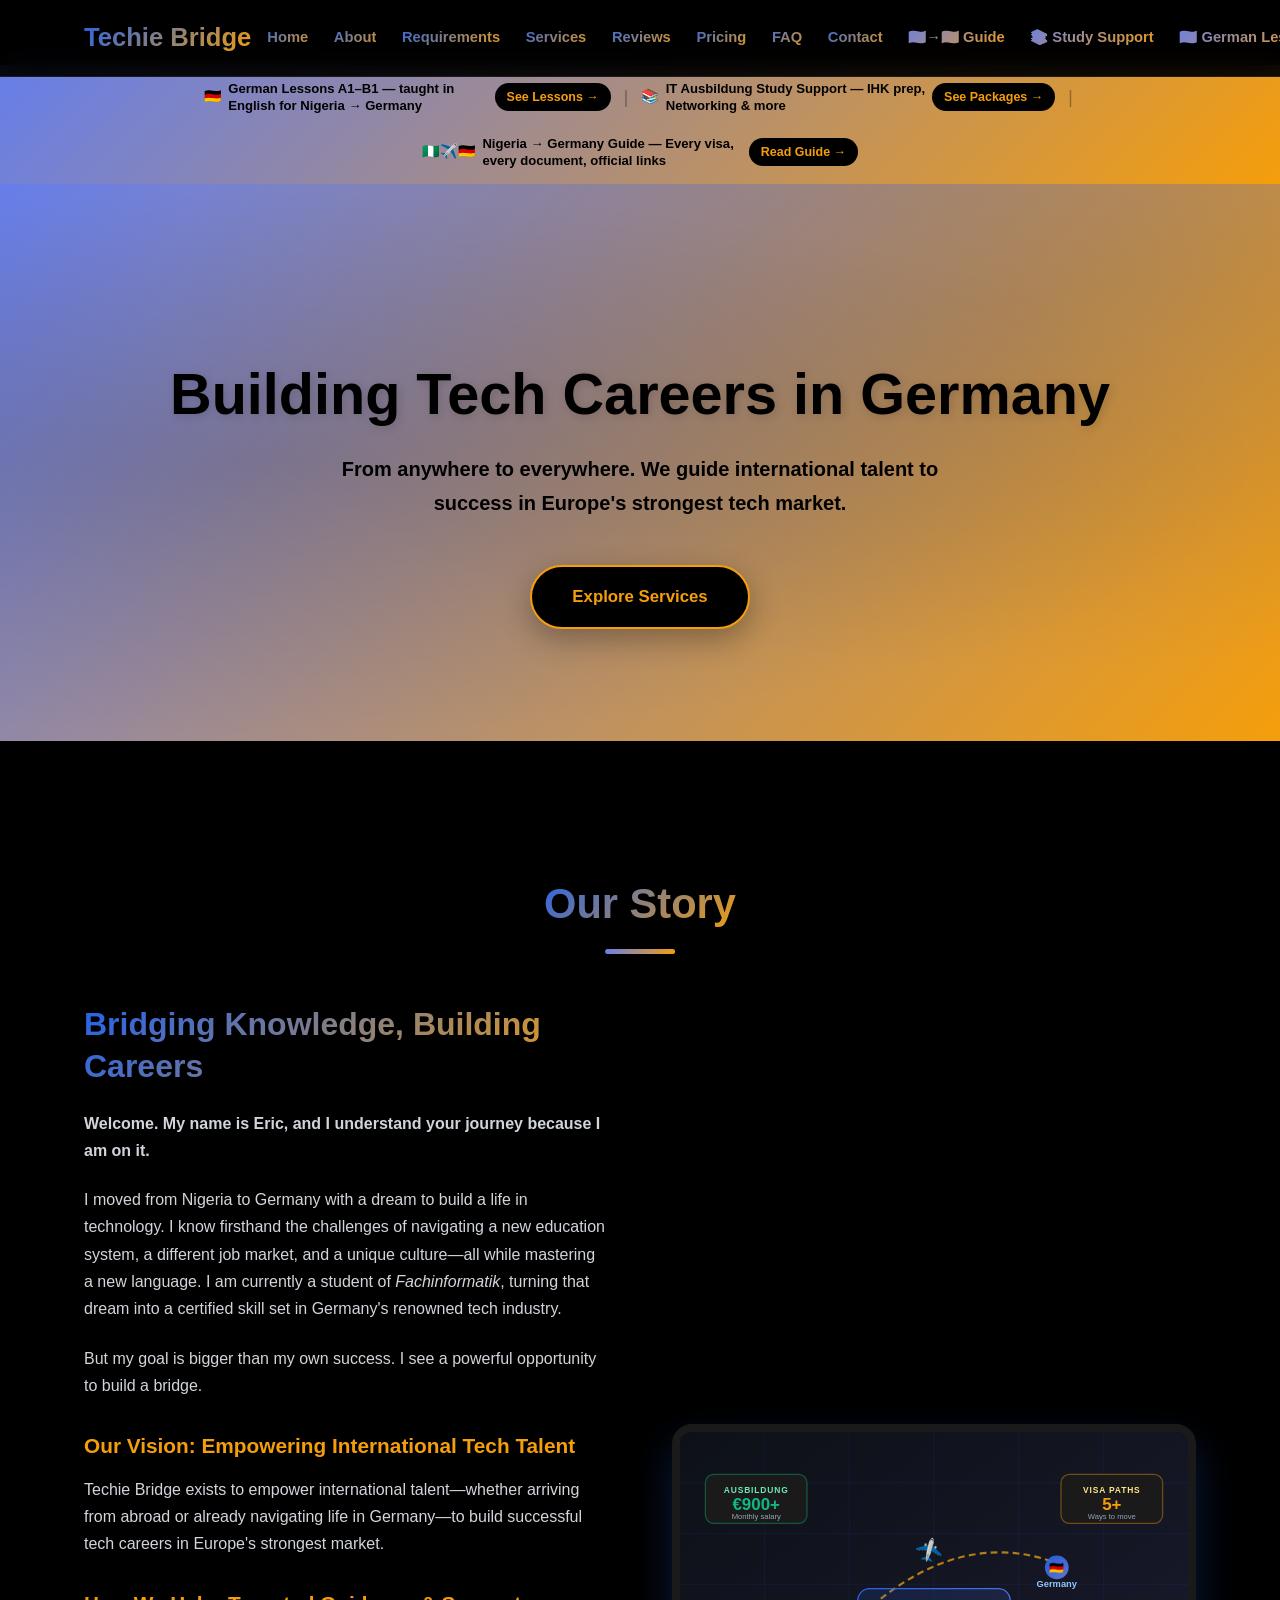
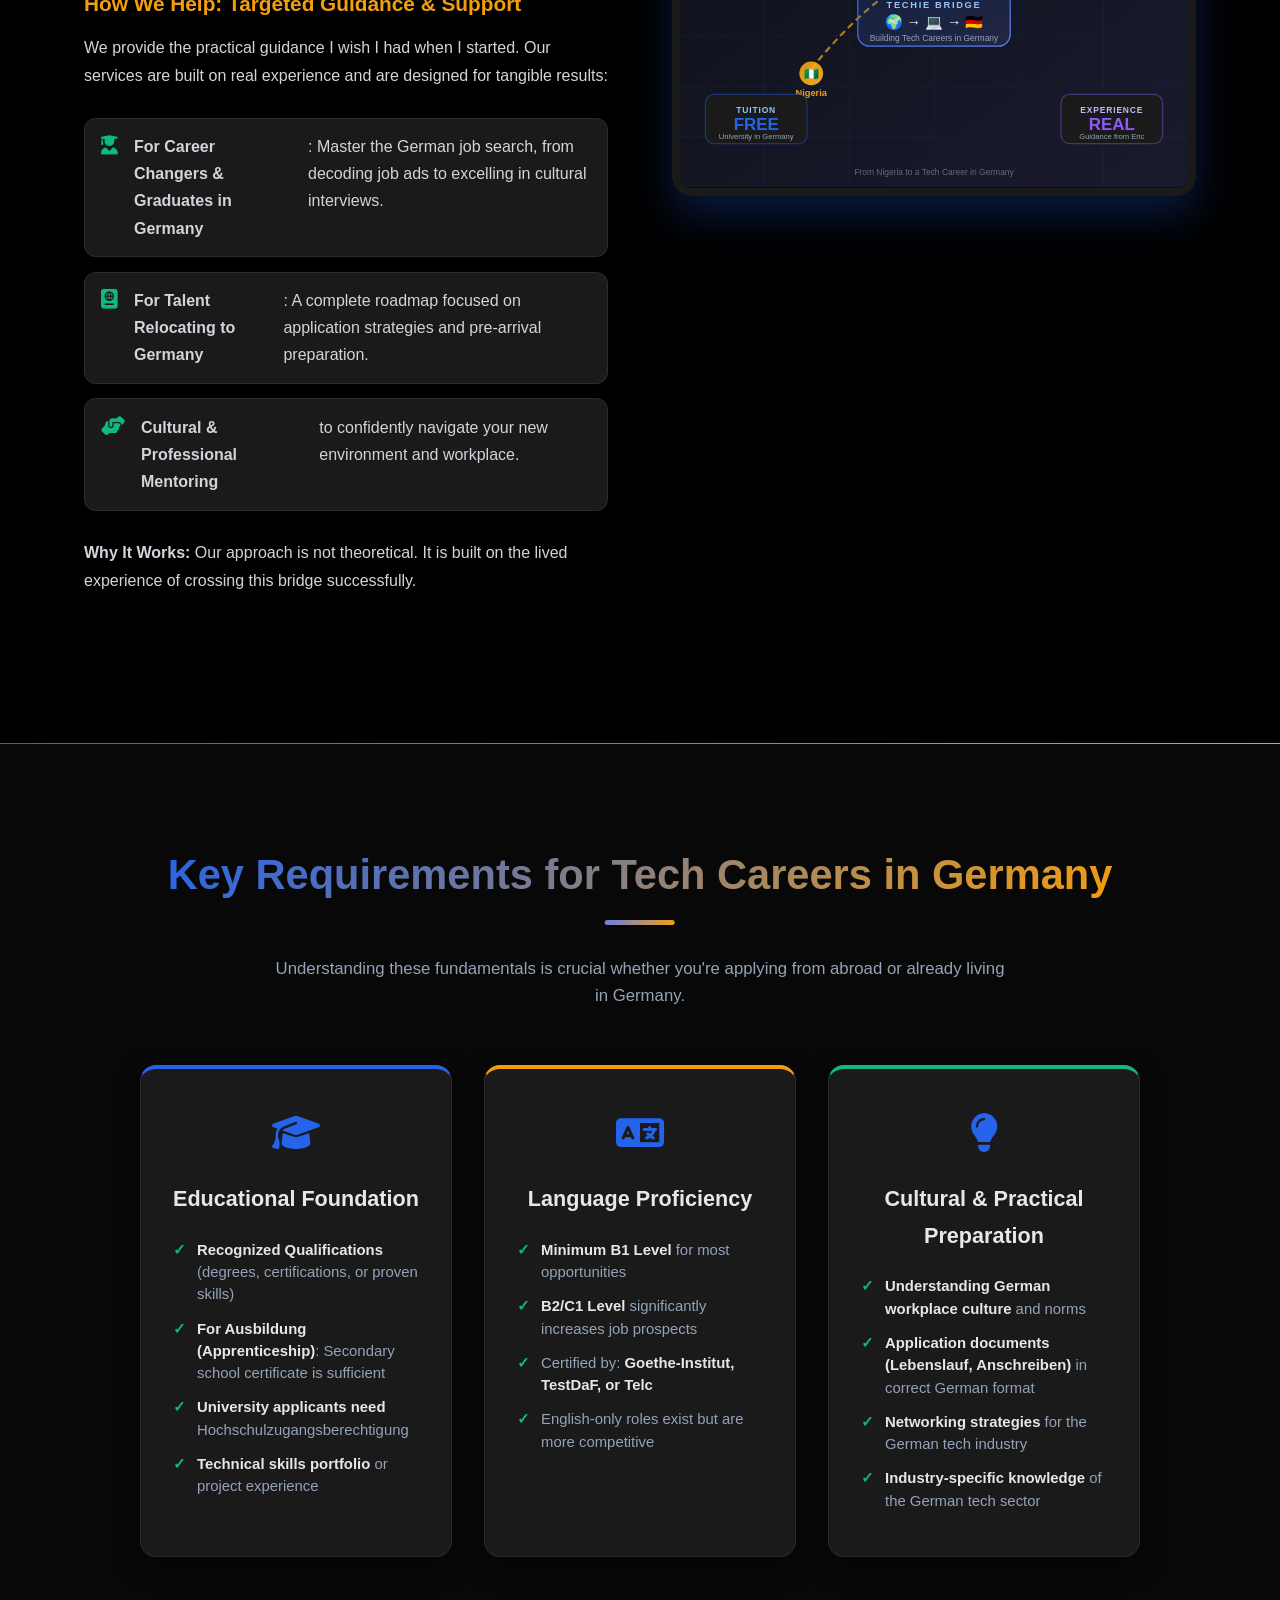
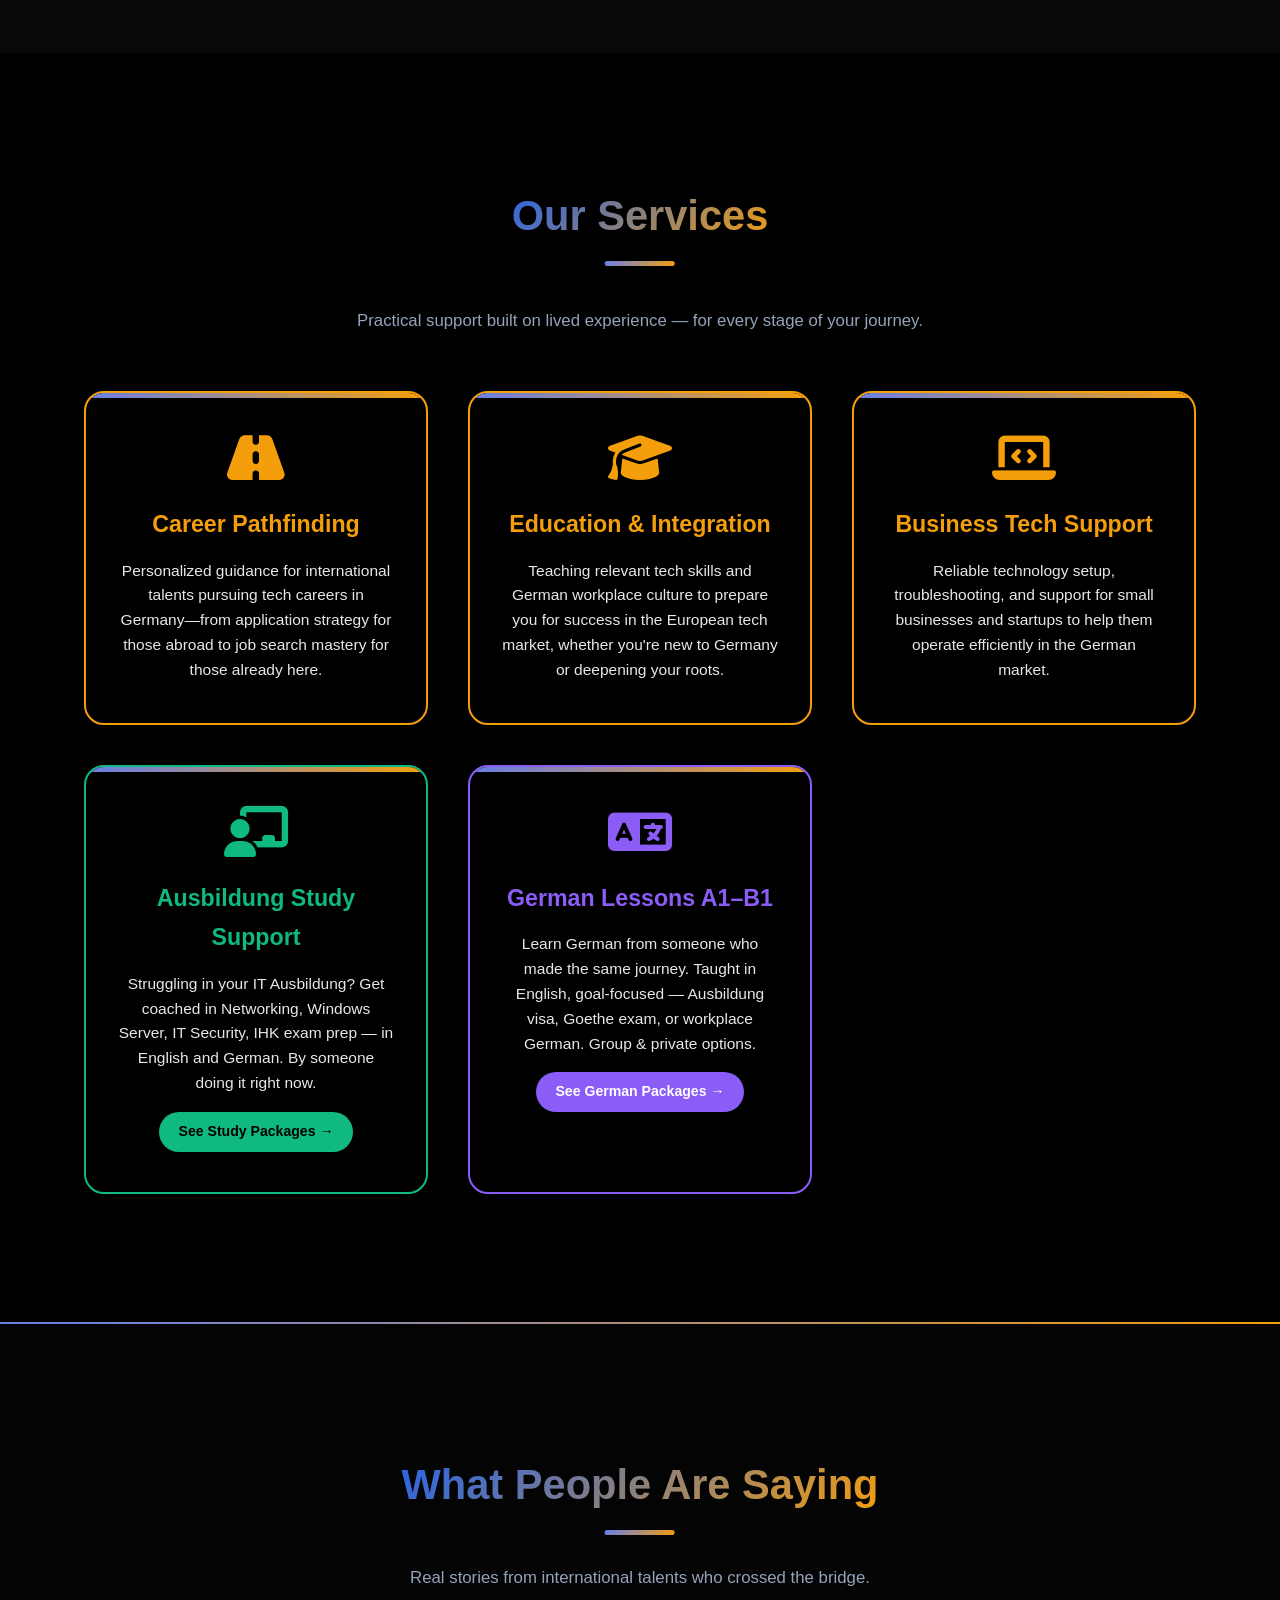
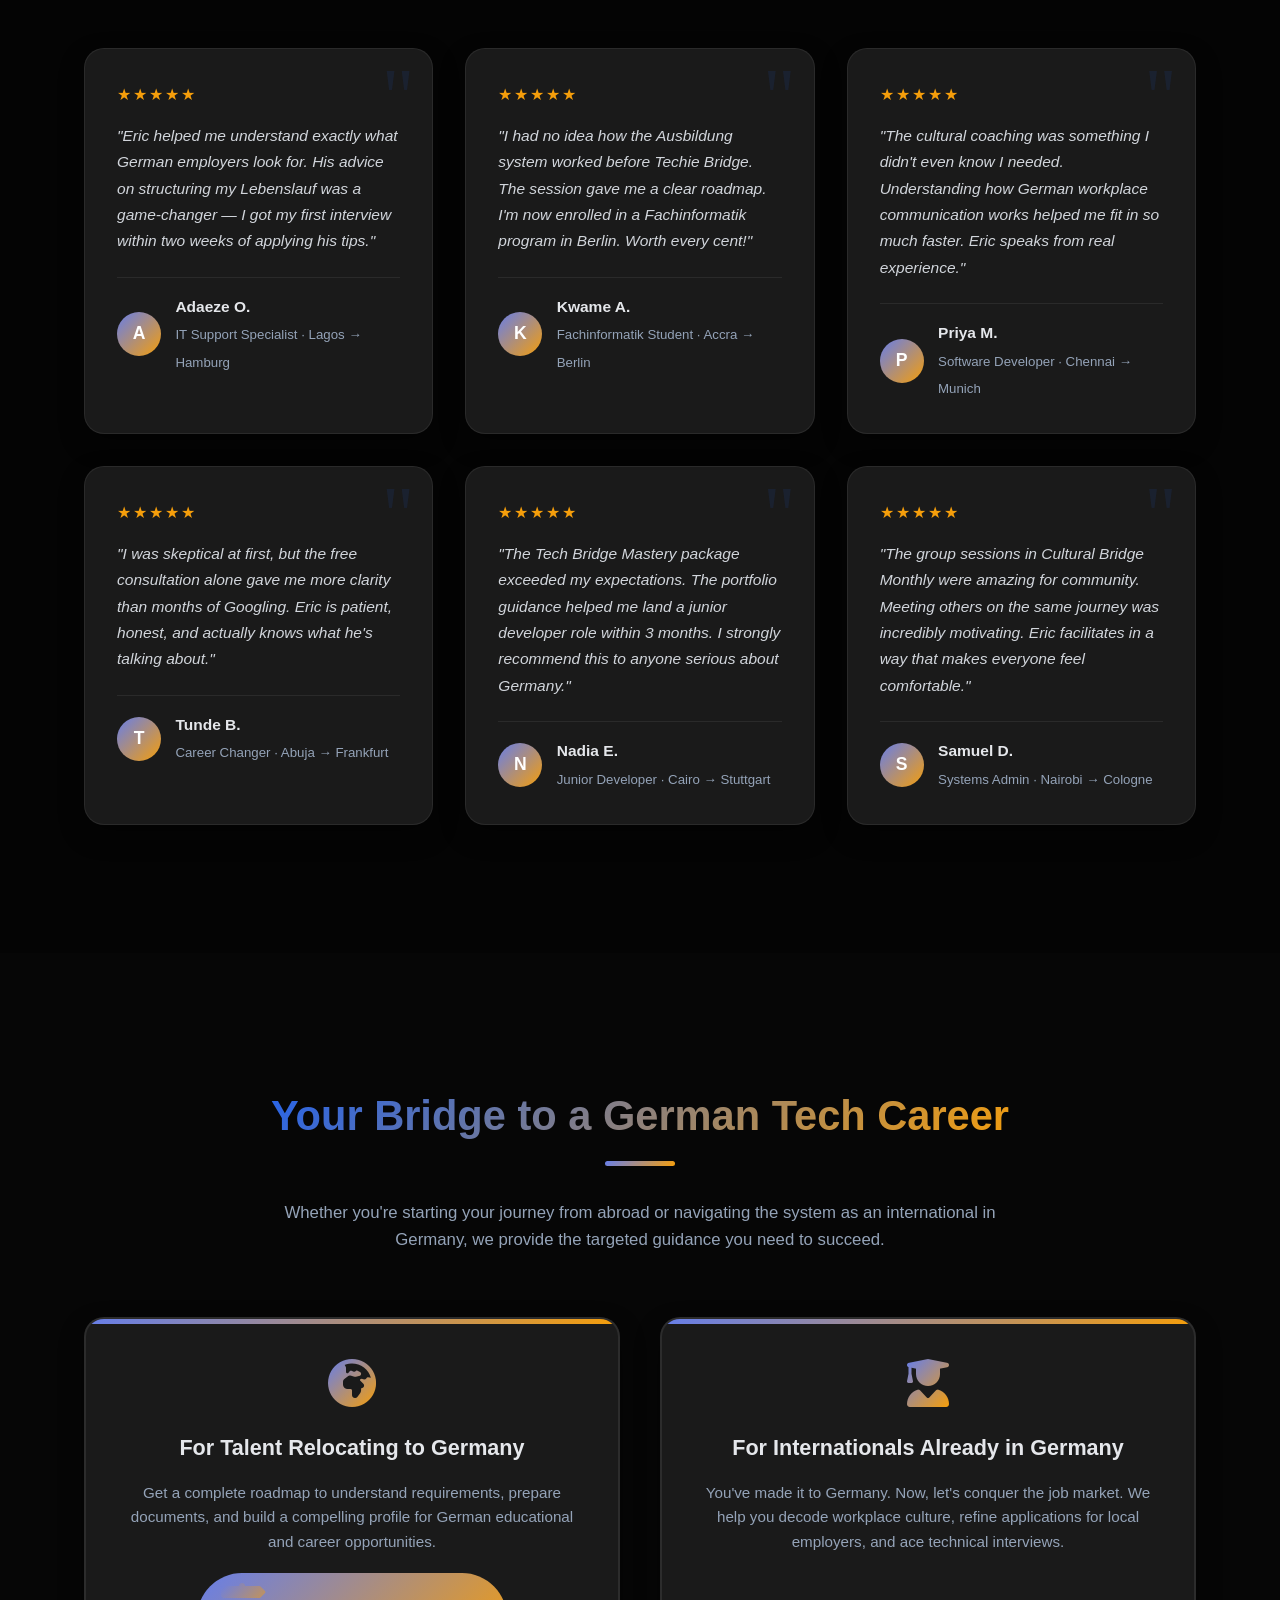
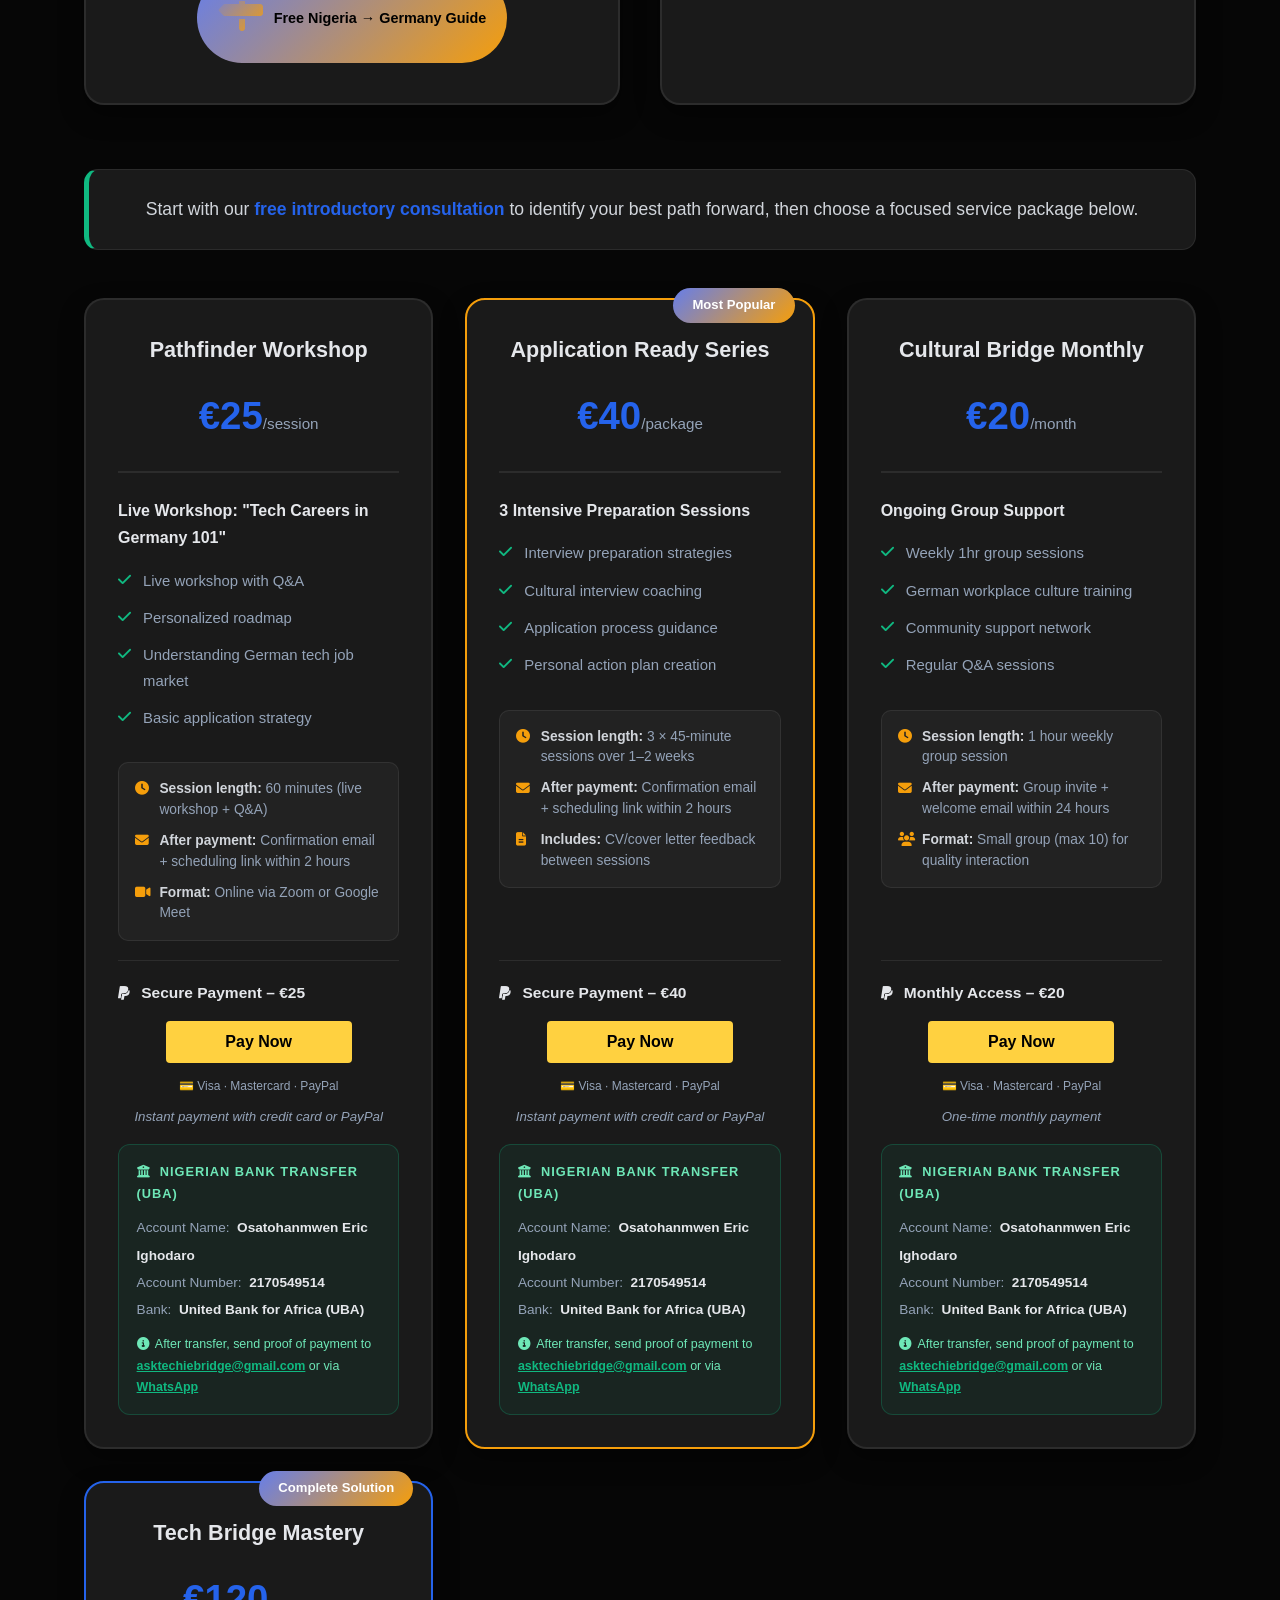
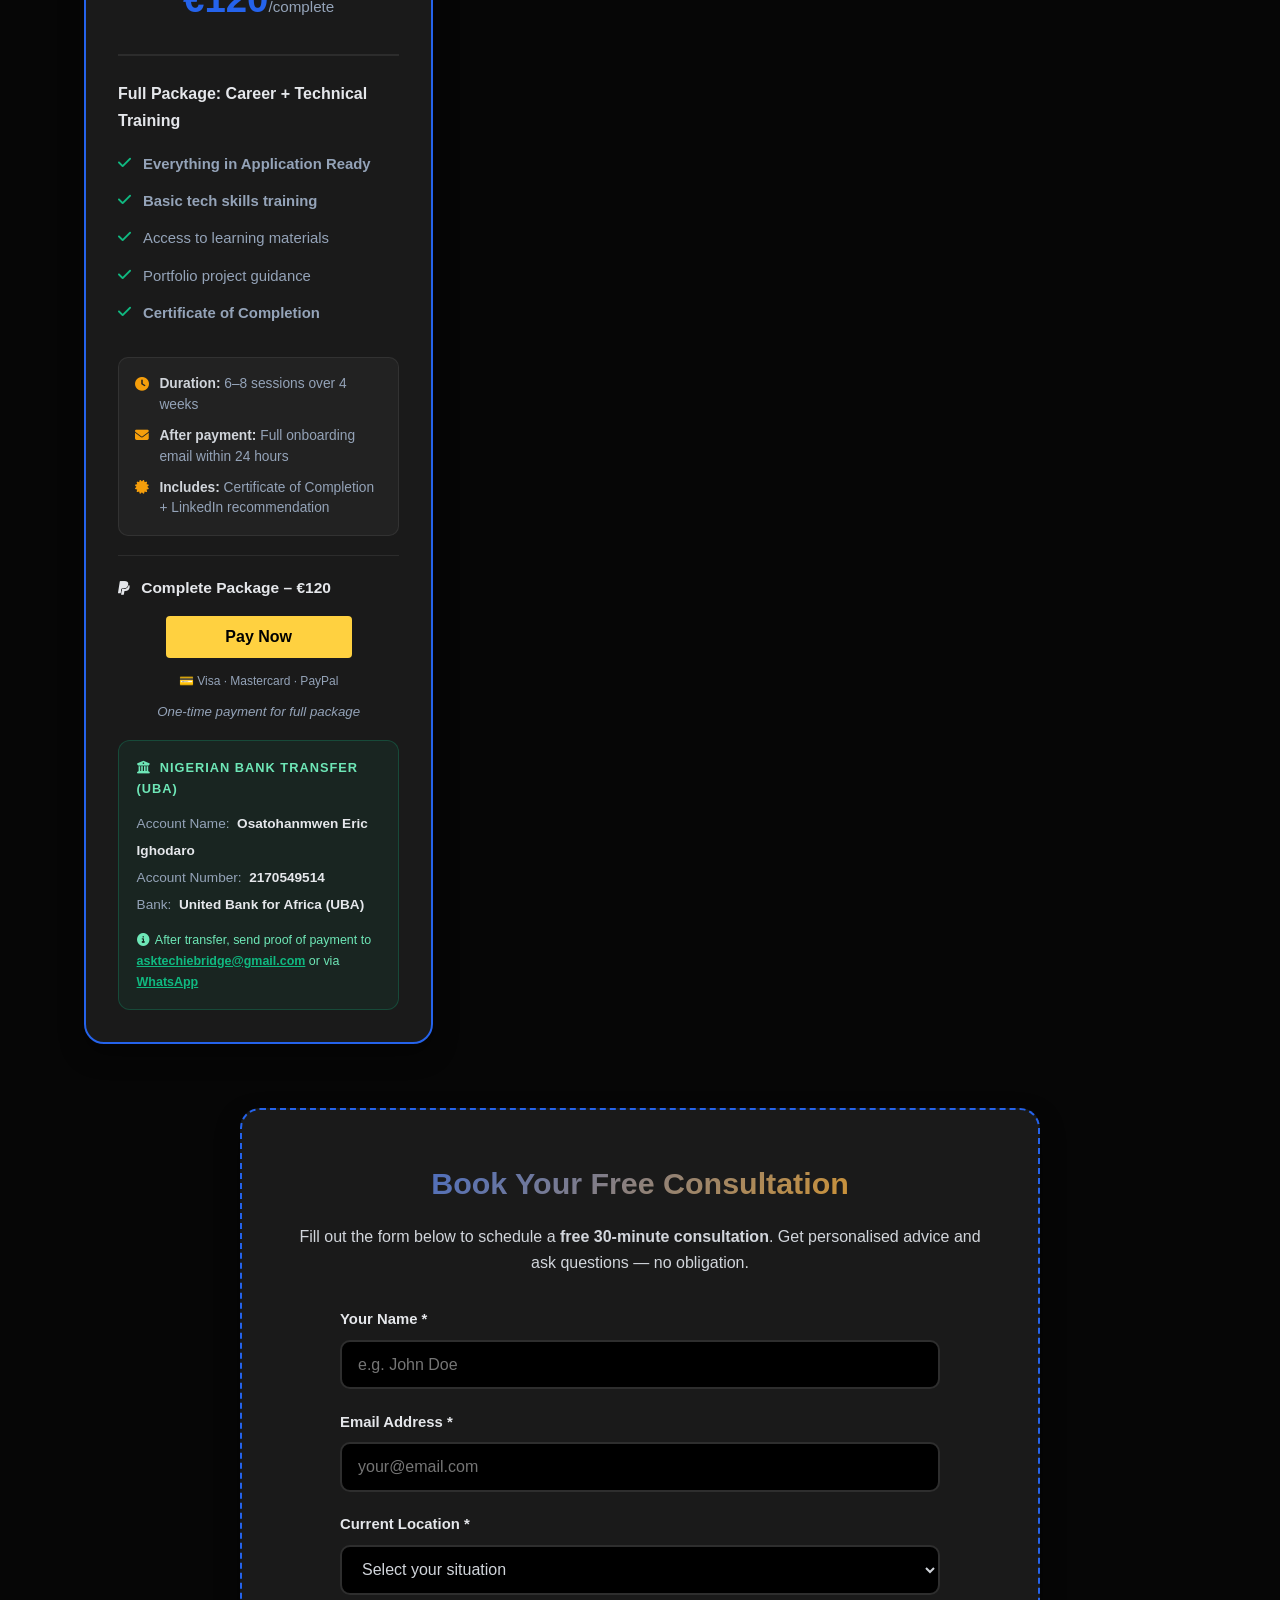
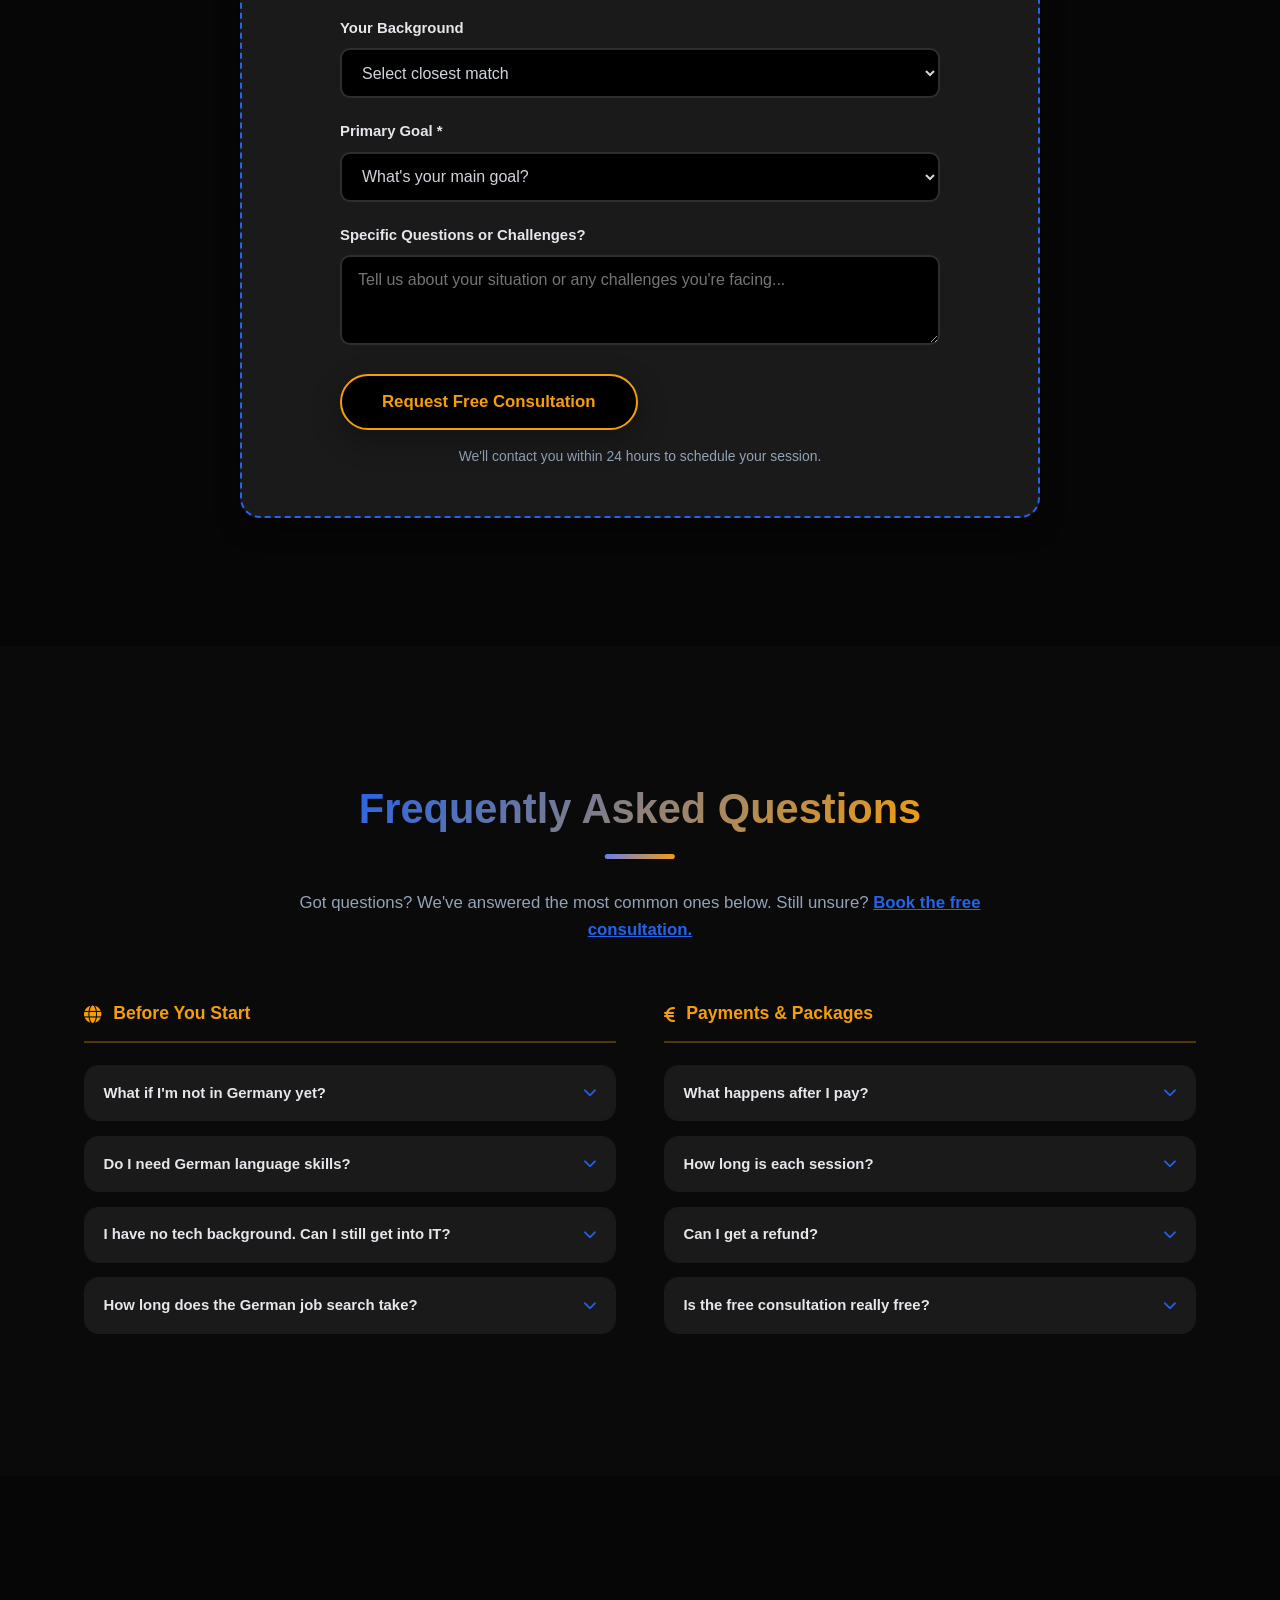
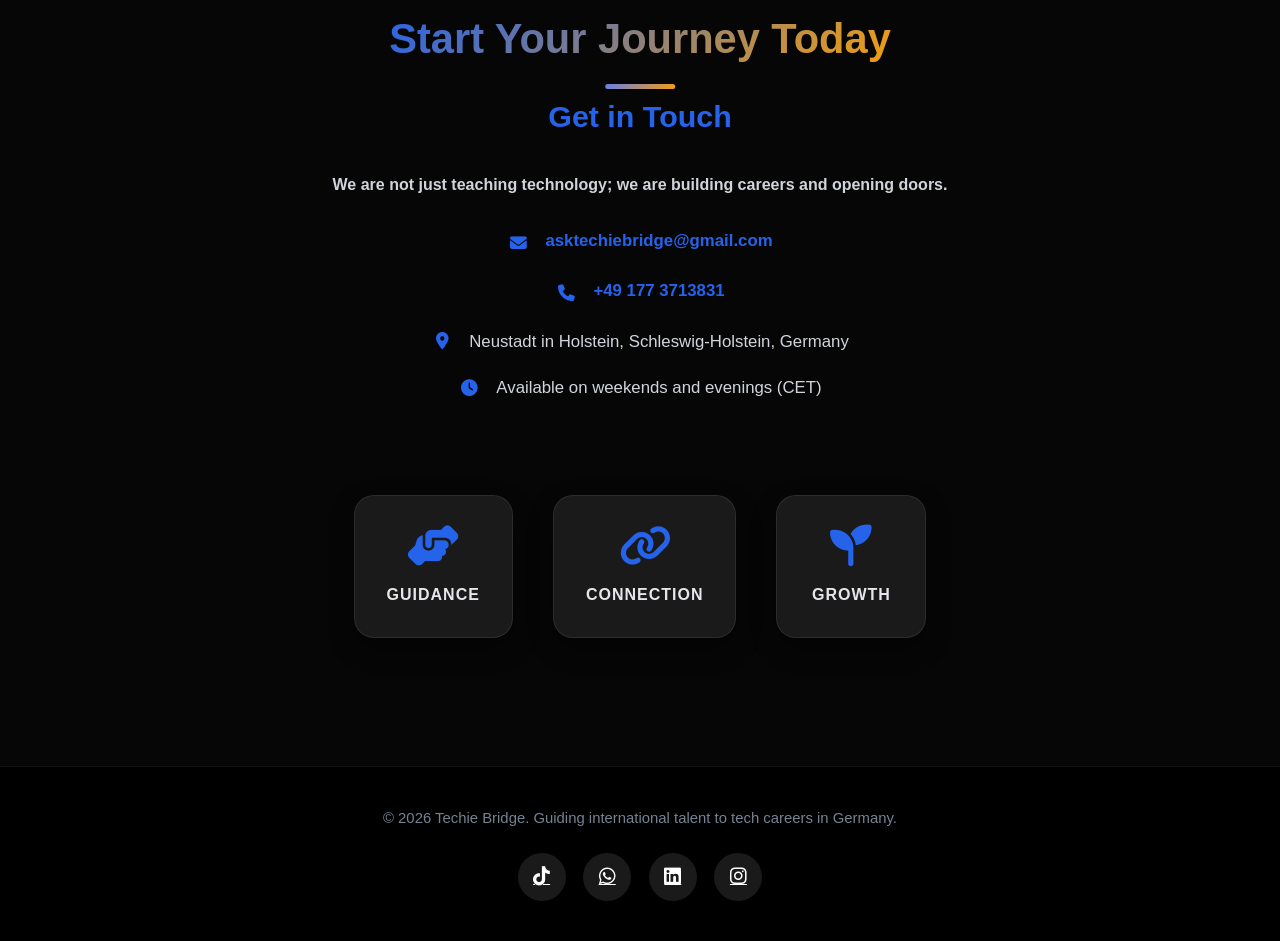
==== commit 669a8522: "Add files via upload" ====
--- a/index.html
+++ b/index.html
@@ -297,12 +297,42 @@
 </nav>
 
 <!-- ANNOUNCEMENT BANNER -->
-<div style="background:var(--grad);text-align:center;padding:.7rem 1rem;margin-top:65px;position:relative;z-index:900">
-  <a href="german-lessons.html" style="text-decoration:none;color:#000;font-weight:700;font-size:.95rem;display:inline-flex;align-items:center;gap:.5rem;flex-wrap:wrap;justify-content:center;margin-right:1.5rem"><span>🇩🇪</span><span><strong>NEW:</strong> German Lessons A1–B1 — taught in English, goal-focused for Nigeria → Germany</span><span style="background:#000;color:var(--secondary);padding:.2rem .8rem;border-radius:20px;font-size:.82rem">See Lessons →</span></a><a href="study-support.html" style="text-decoration:none;color:#000;font-weight:700;font-size:.95rem;display:inline-flex;align-items:center;gap:.5rem;flex-wrap:wrap;justify-content:center;margin-right:1.5rem"><span>📚</span><span>NEW: IT Ausbildung Study Support — IHK prep, Networking, Windows Server & more</span><span style="background:#000;color:var(--secondary);padding:.2rem .8rem;border-radius:20px;font-size:.82rem">See Packages →</span></a><a href="relocate.html" style="text-decoration:none;color:#000;font-weight:700;font-size:.95rem;display:inline-flex;align-items:center;gap:.5rem;flex-wrap:wrap;justify-content:center">
-    <span>🇳🇬 ✈️ 🇩🇪</span>
-    <span><strong>NEW:</strong> Complete Nigeria → Germany Relocation Guide — Every visa, every document, official links.</span>
-    <span style="background:#000;color:var(--secondary);padding:.2rem .8rem;border-radius:20px;font-size:.82rem">Read Free Guide →</span>
-  </a>
+<style>
+.ann-banner{background:var(--grad);padding:.6rem 1rem;margin-top:65px;position:relative;z-index:900}
+.ann-inner{display:flex;align-items:center;justify-content:center;gap:.6rem;flex-wrap:wrap;max-width:1200px;margin:0 auto}
+.ann-item{display:inline-flex;align-items:center;gap:.4rem;text-decoration:none;color:#000;font-weight:700;font-size:.88rem;padding:.35rem 0;white-space:nowrap}
+.ann-item span.ann-text{white-space:normal;font-size:.82rem;max-width:260px;line-height:1.3}
+.ann-pill{background:#000;color:var(--secondary);padding:.2rem .75rem;border-radius:20px;font-size:.78rem;font-weight:700;white-space:nowrap;flex-shrink:0}
+.ann-sep{color:rgba(0,0,0,.3);font-size:1.2rem;padding:0 .2rem;flex-shrink:0}
+@media(max-width:768px){
+  .ann-inner{flex-direction:column;gap:0;align-items:stretch}
+  .ann-item{padding:.55rem .5rem;border-bottom:1px solid rgba(0,0,0,.12);gap:.6rem}
+  .ann-item:last-child{border-bottom:none}
+  .ann-item span.ann-text{max-width:none;flex:1;font-size:.85rem}
+  .ann-sep{display:none}
+  .ann-pill{align-self:flex-end}
+}
+</style>
+<div class="ann-banner">
+  <div class="ann-inner">
+    <a href="german-lessons.html" class="ann-item">
+      <span>🇩🇪</span>
+      <span class="ann-text"><strong>German Lessons A1–B1</strong> — taught in English for Nigeria → Germany</span>
+      <span class="ann-pill">See Lessons →</span>
+    </a>
+    <span class="ann-sep">|</span>
+    <a href="study-support.html" class="ann-item">
+      <span>📚</span>
+      <span class="ann-text"><strong>IT Ausbildung Study Support</strong> — IHK prep, Networking & more</span>
+      <span class="ann-pill">See Packages →</span>
+    </a>
+    <span class="ann-sep">|</span>
+    <a href="relocate.html" class="ann-item">
+      <span>🇳🇬✈️🇩🇪</span>
+      <span class="ann-text"><strong>Nigeria → Germany Guide</strong> — Every visa, every document, official links</span>
+      <span class="ann-pill">Read Guide →</span>
+    </a>
+  </div>
 </div>
 
 <!-- HERO -->
@@ -310,7 +340,7 @@
     <div class="container">
         <h1>Building Tech Careers in Germany</h1>
         <p>From anywhere to everywhere. We guide international talent to success in Europe's strongest tech market.</p>
-        <a href="#price-list" class="btn">Explore Services</a>
+        <a href="#services" class="btn">Explore Services</a>
     </div>
 </section>
 
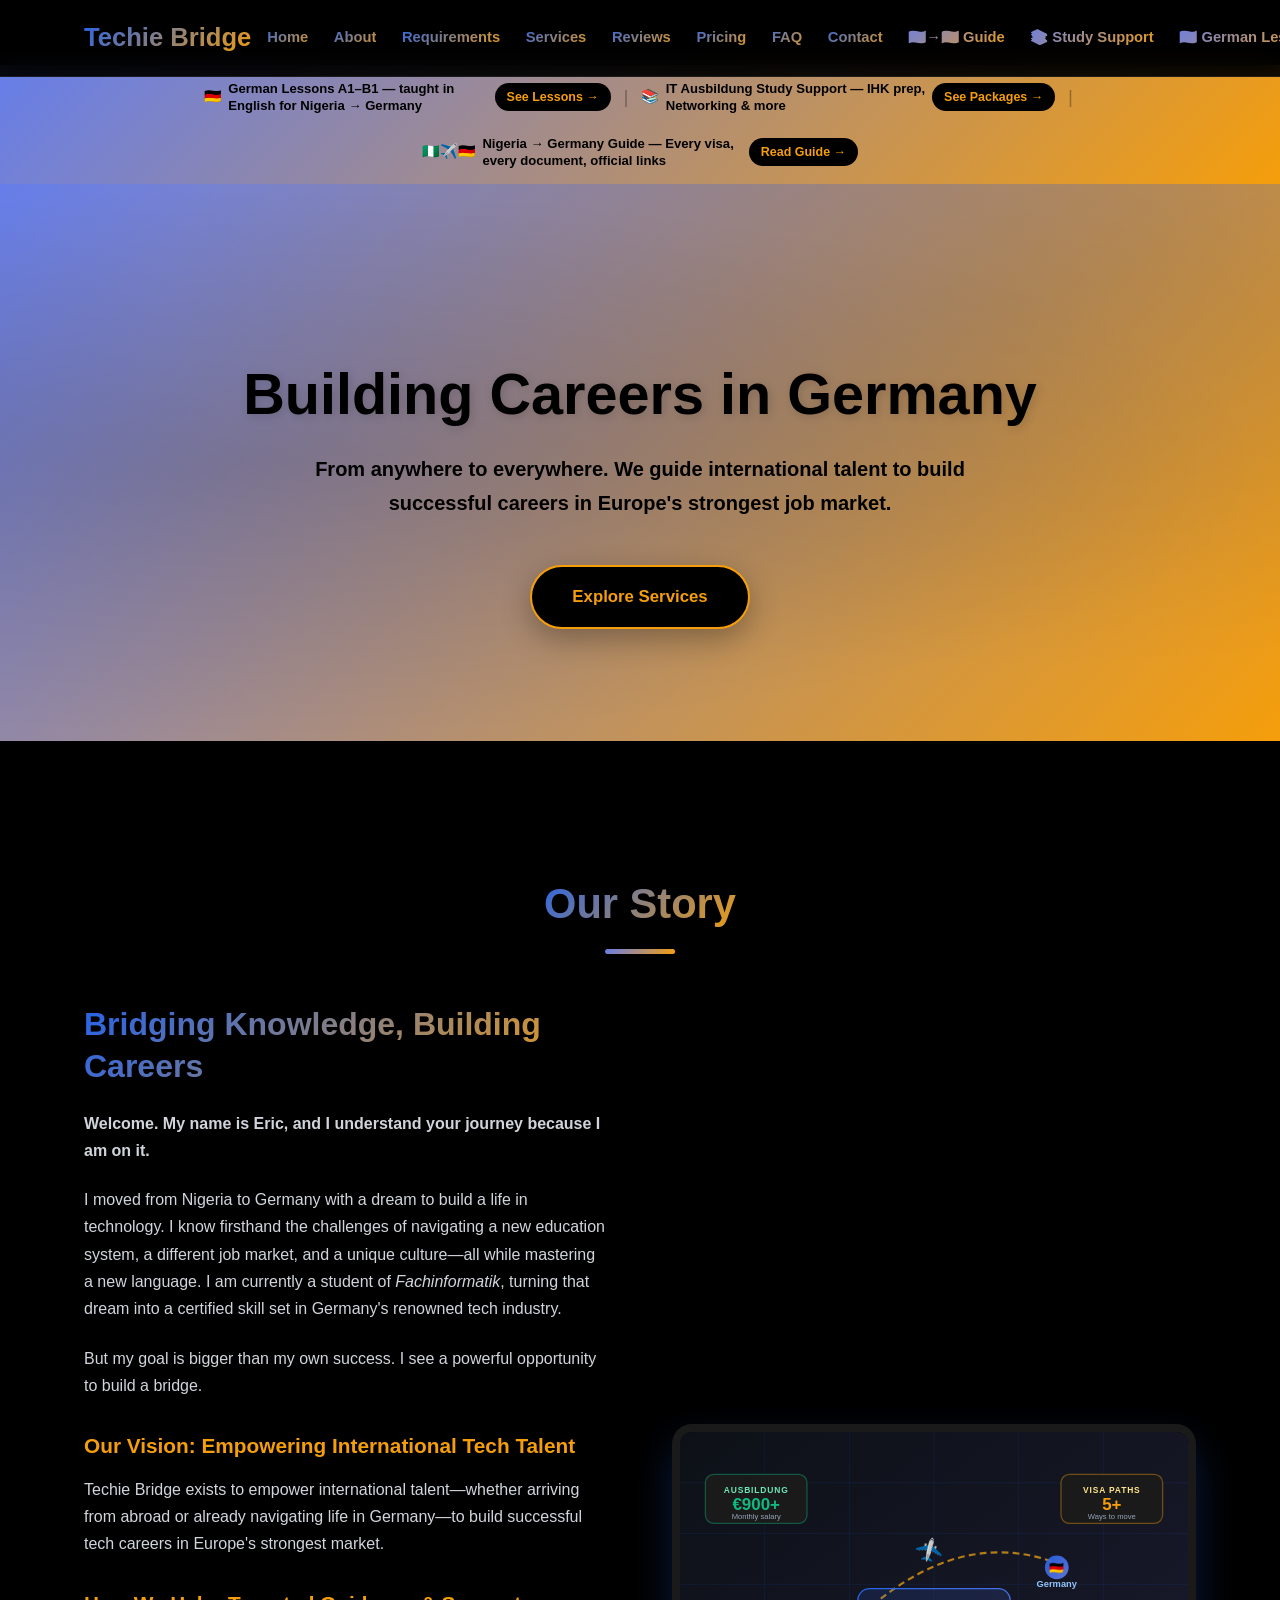
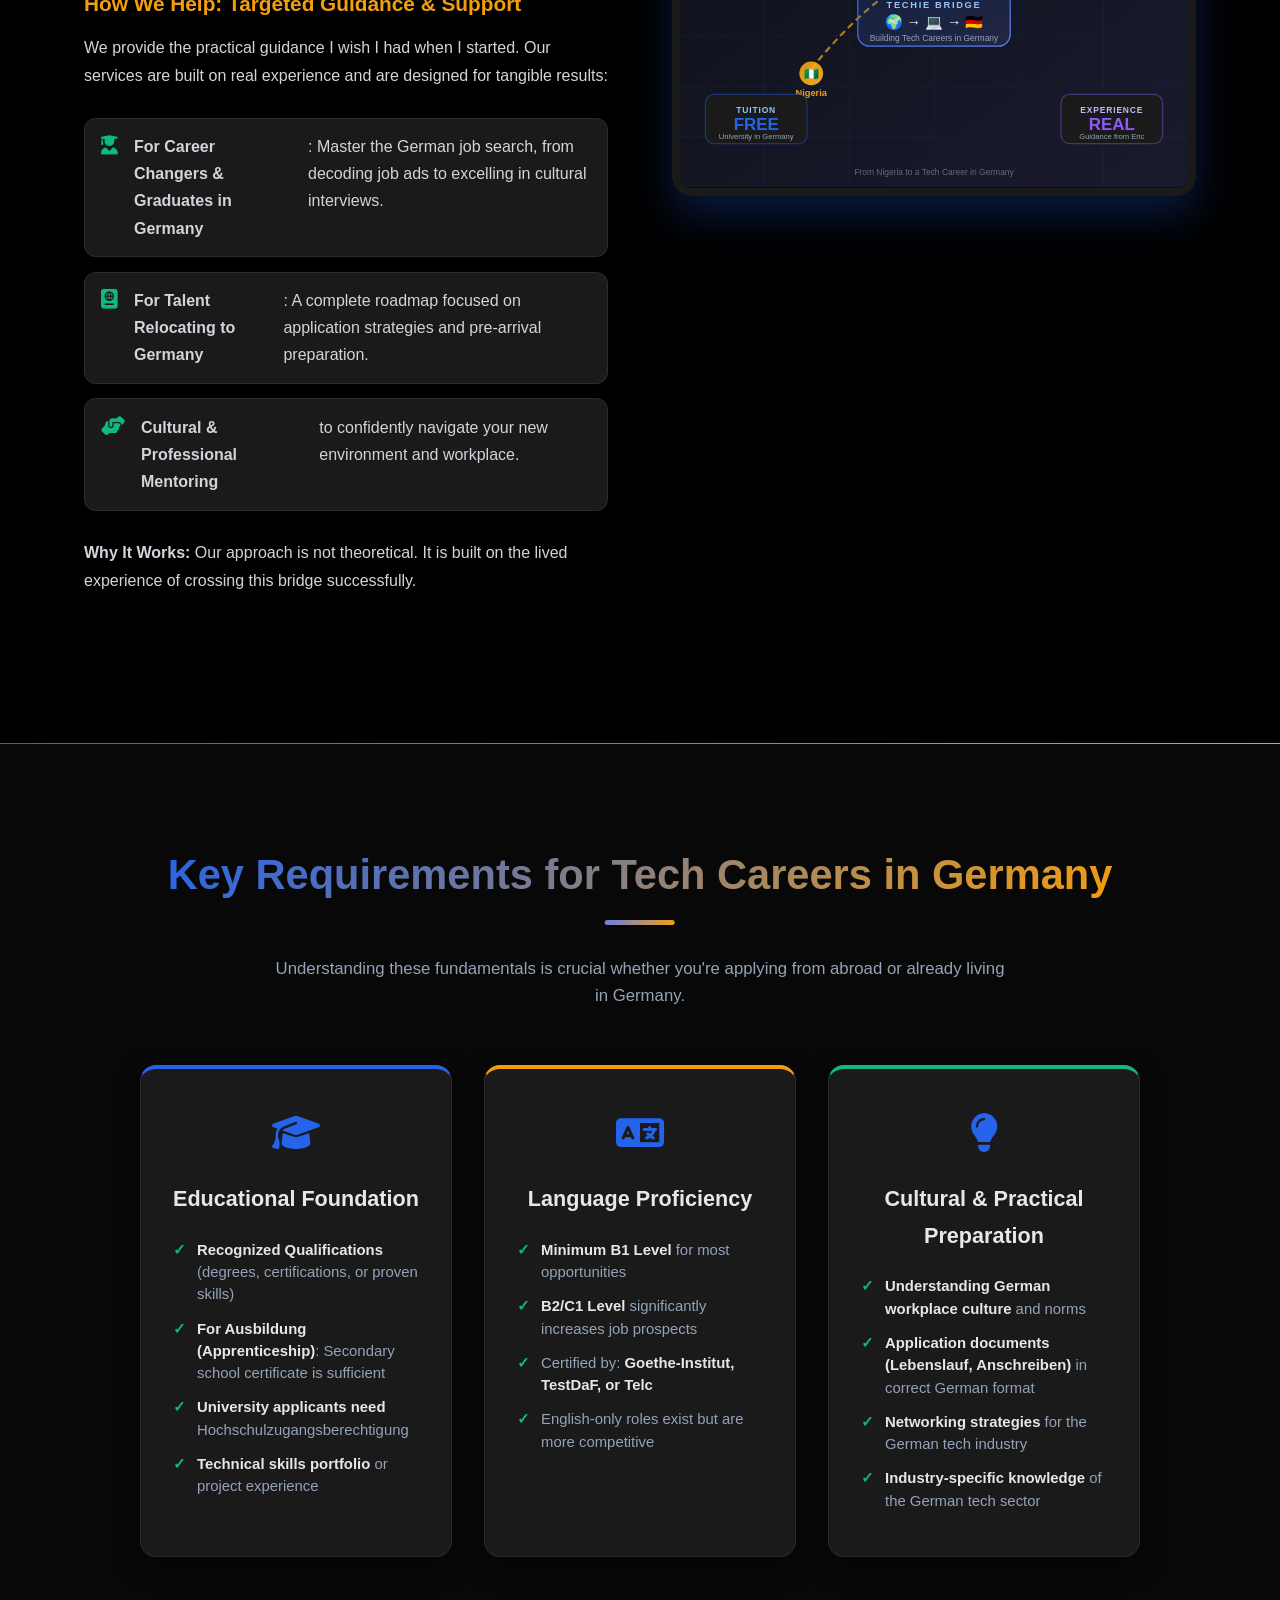
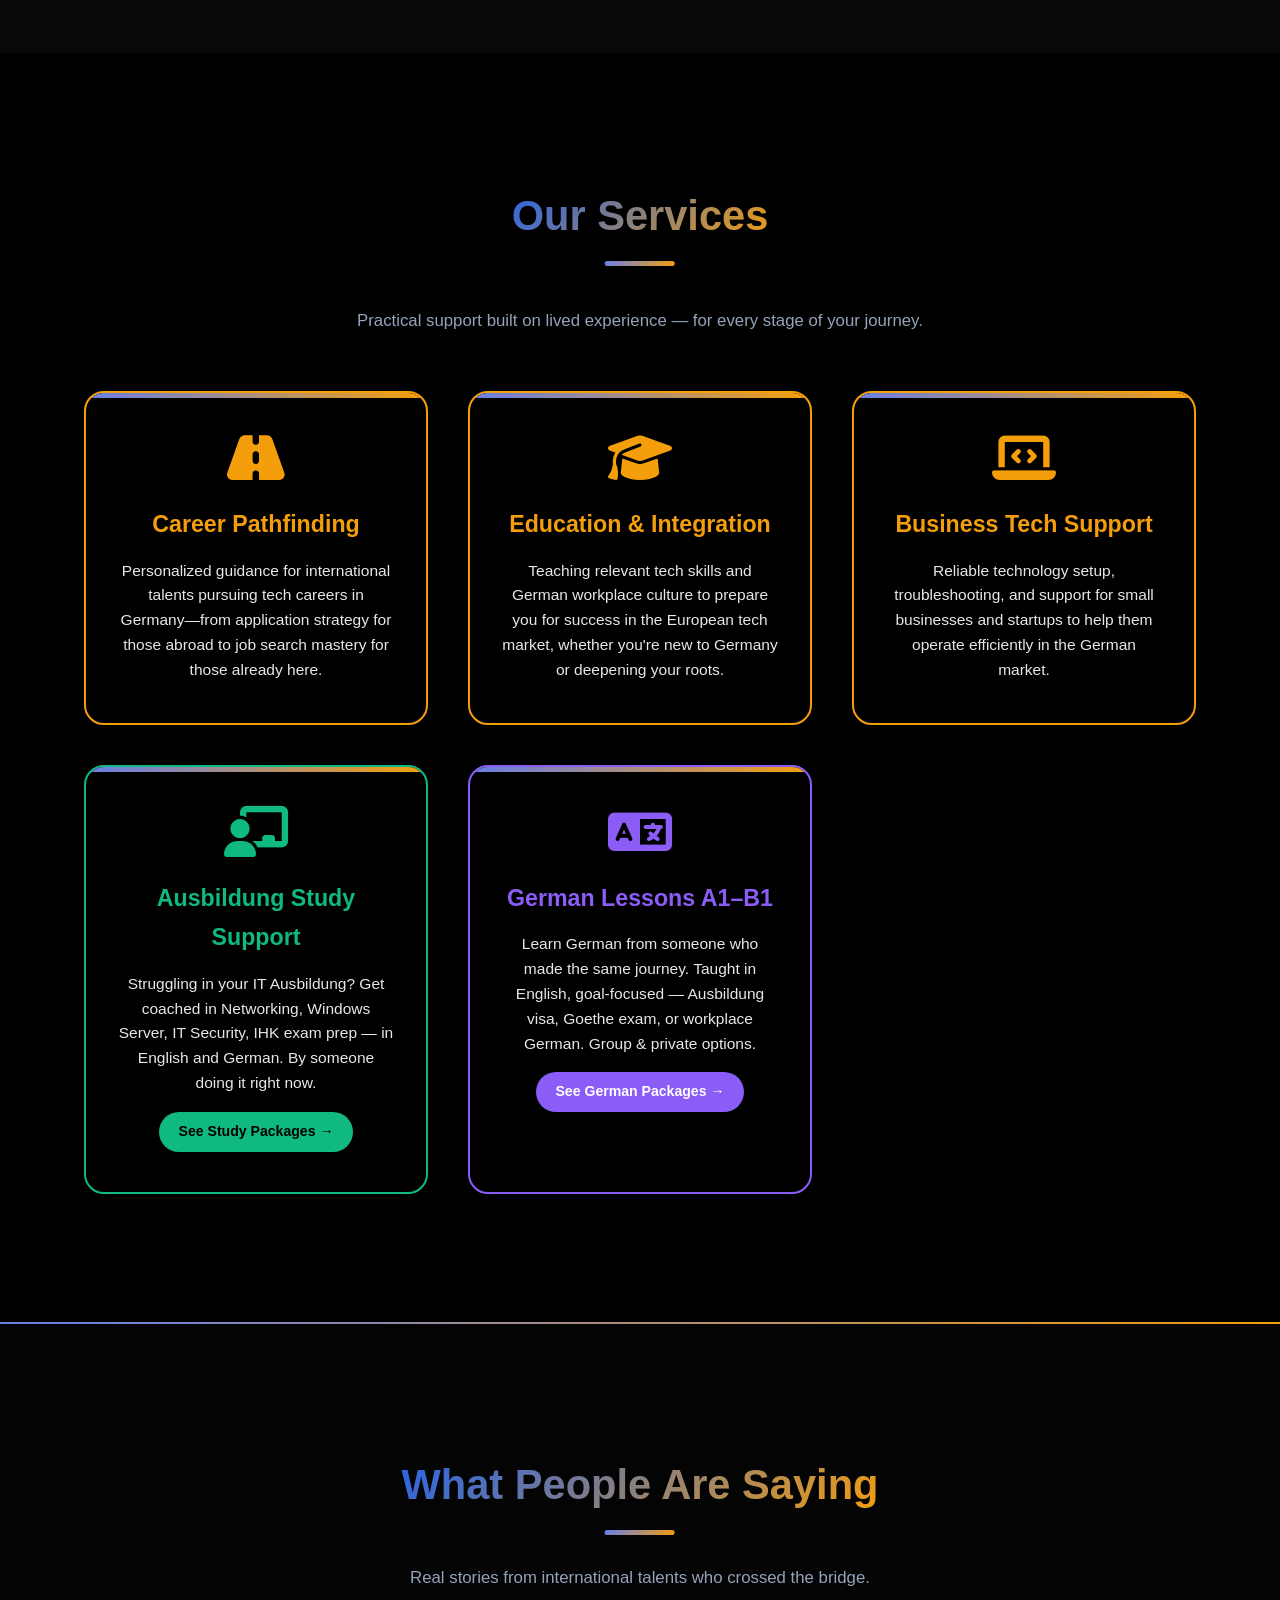
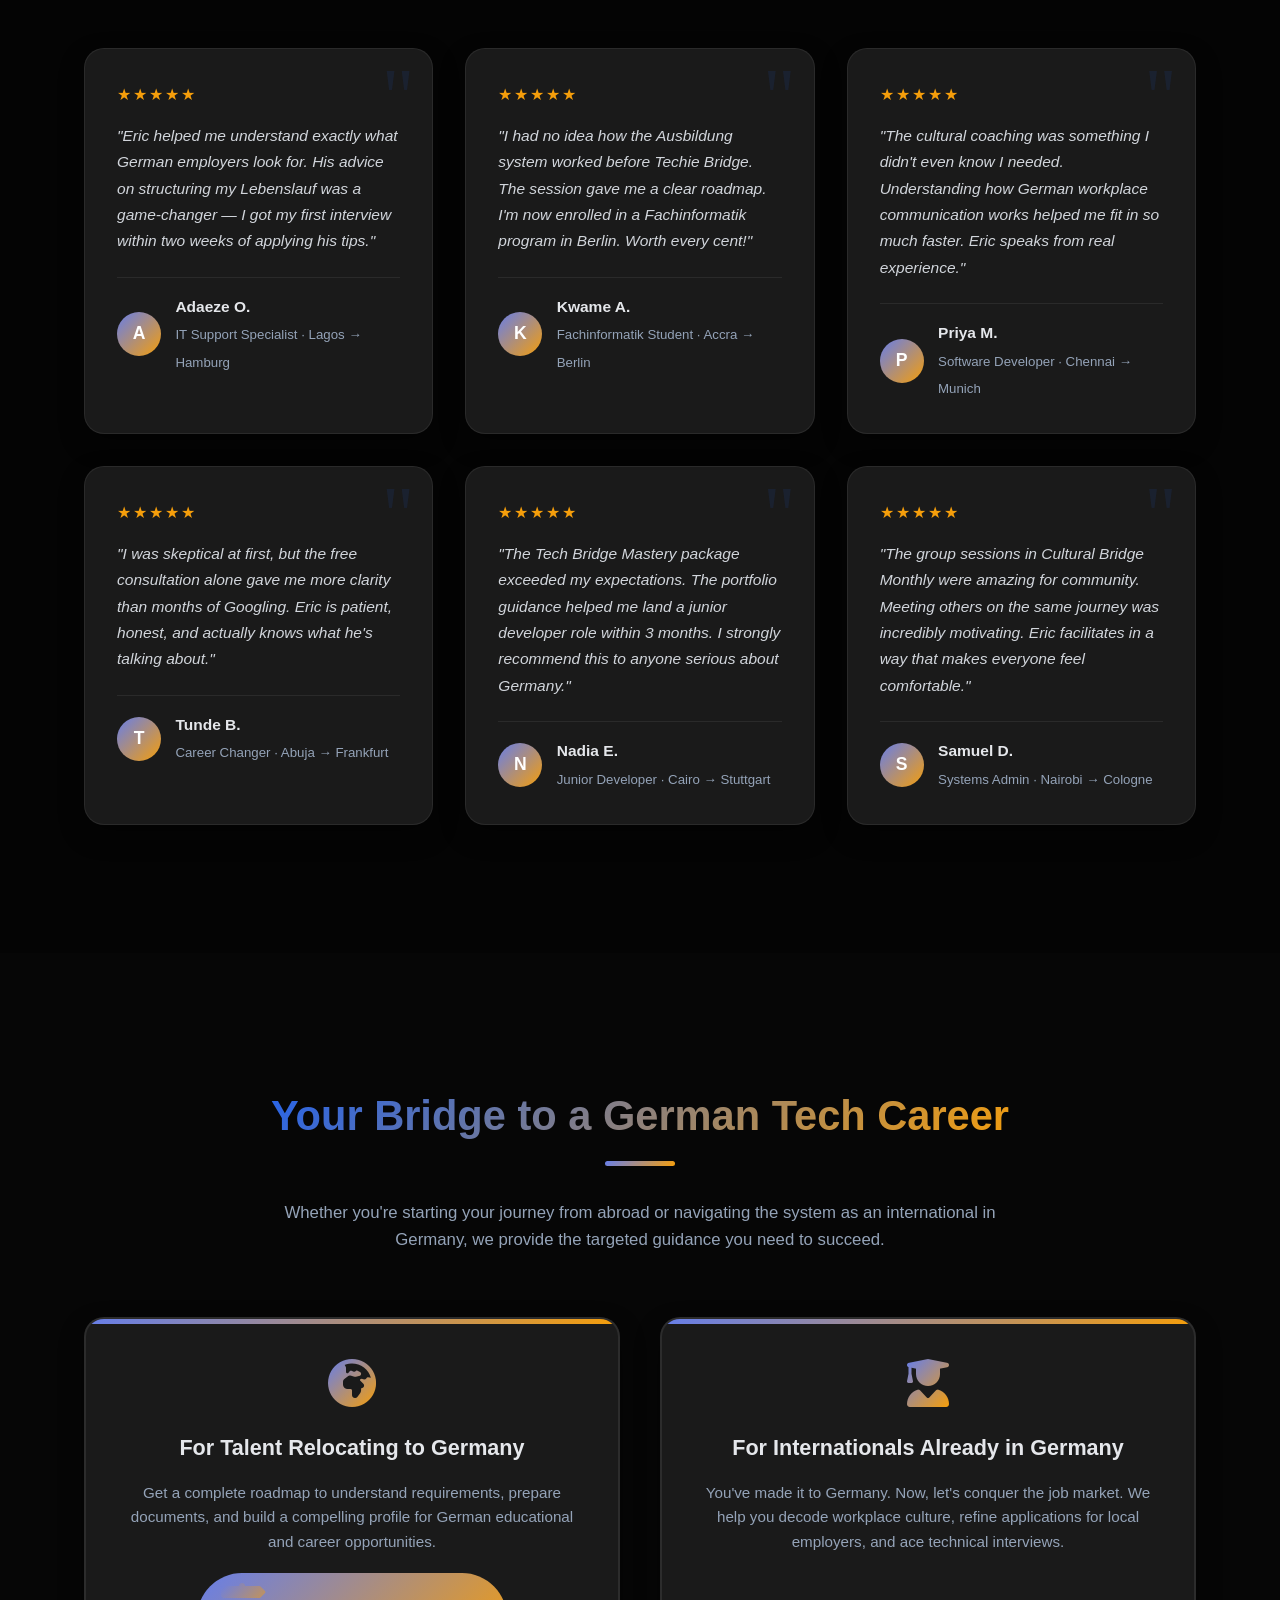
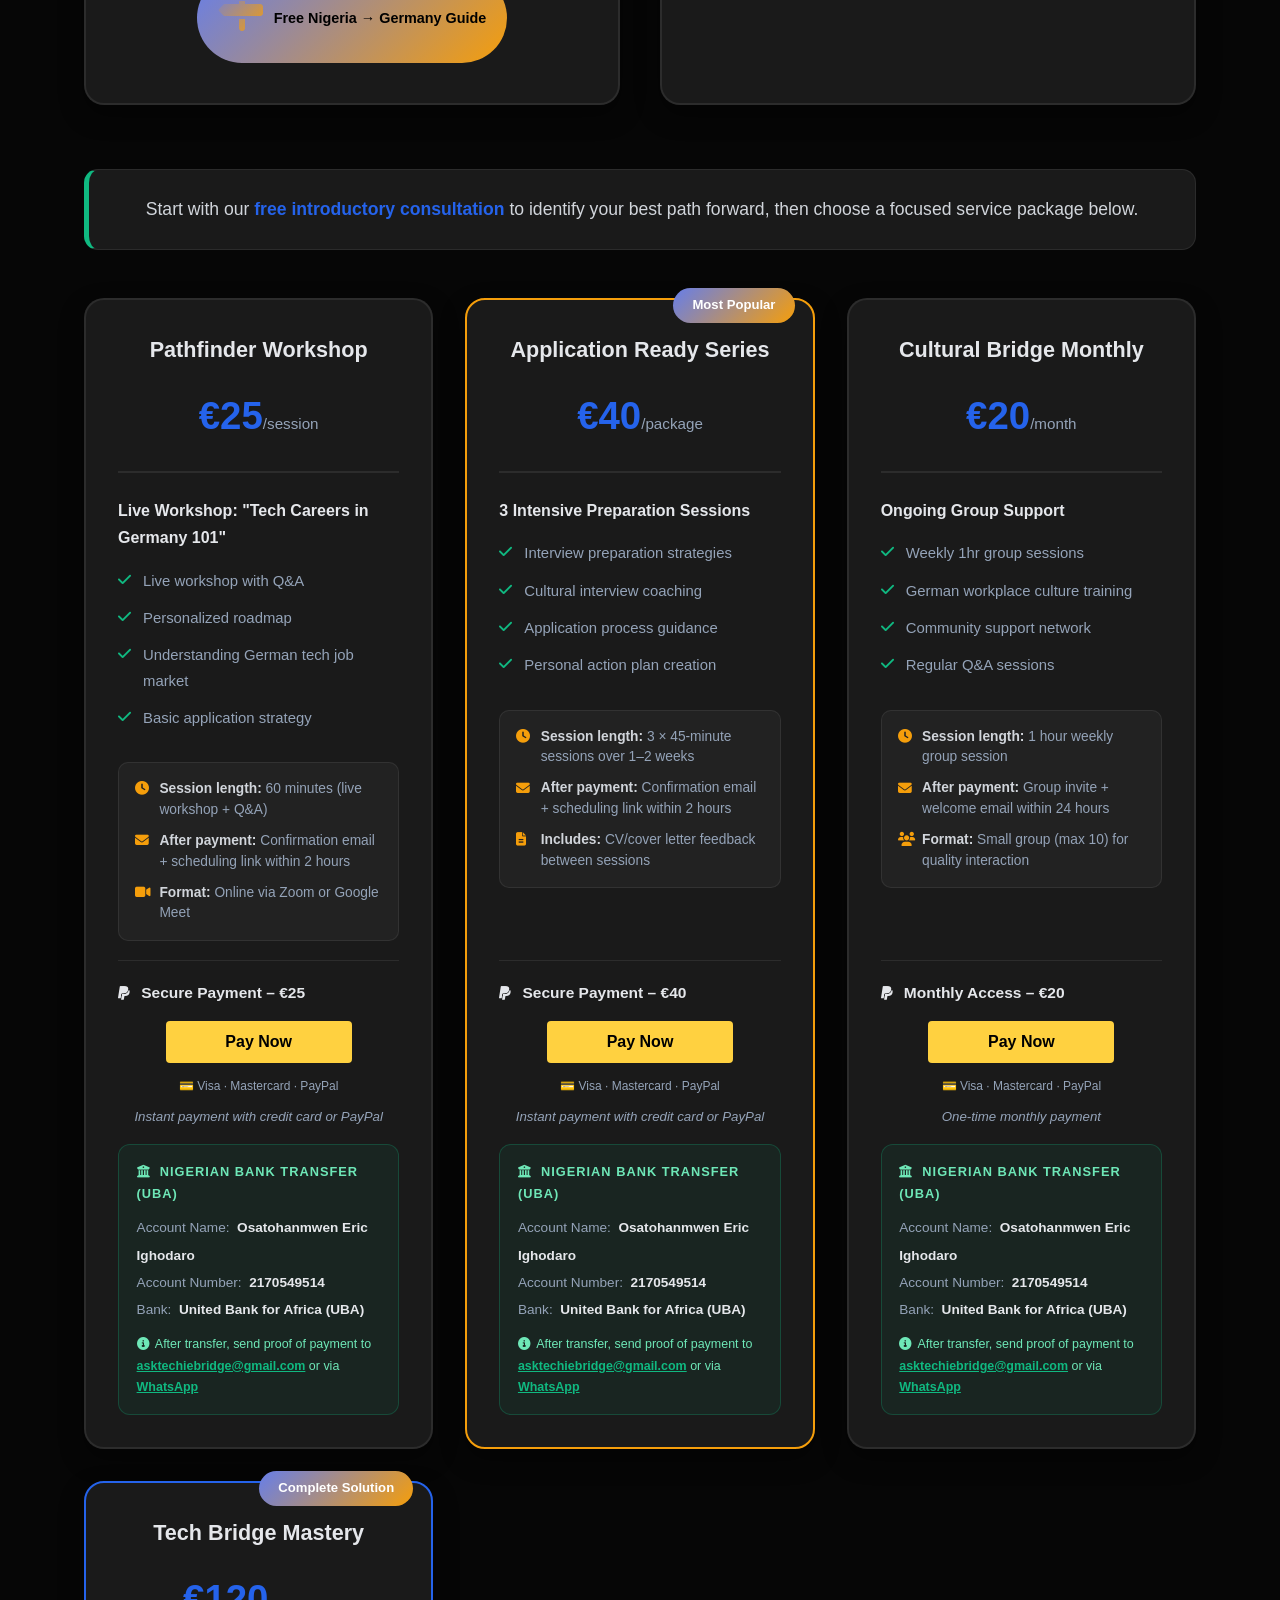
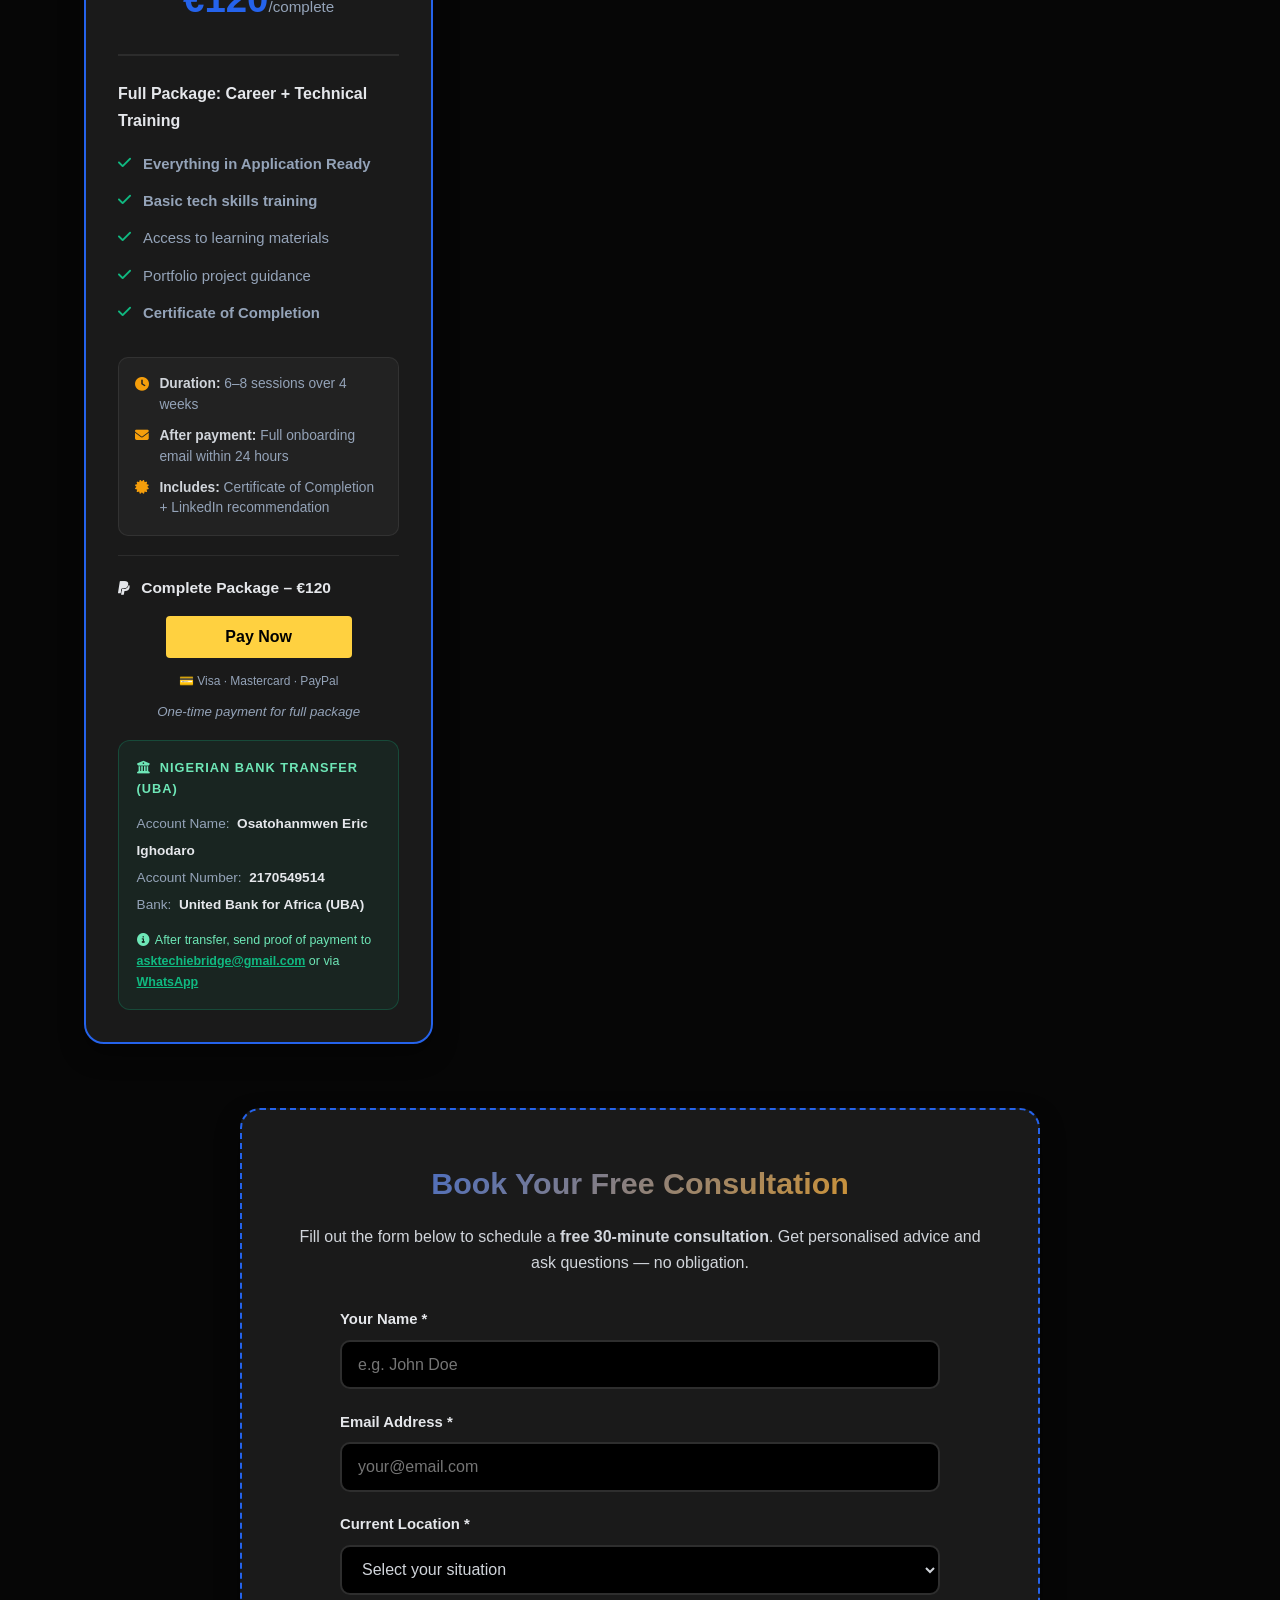
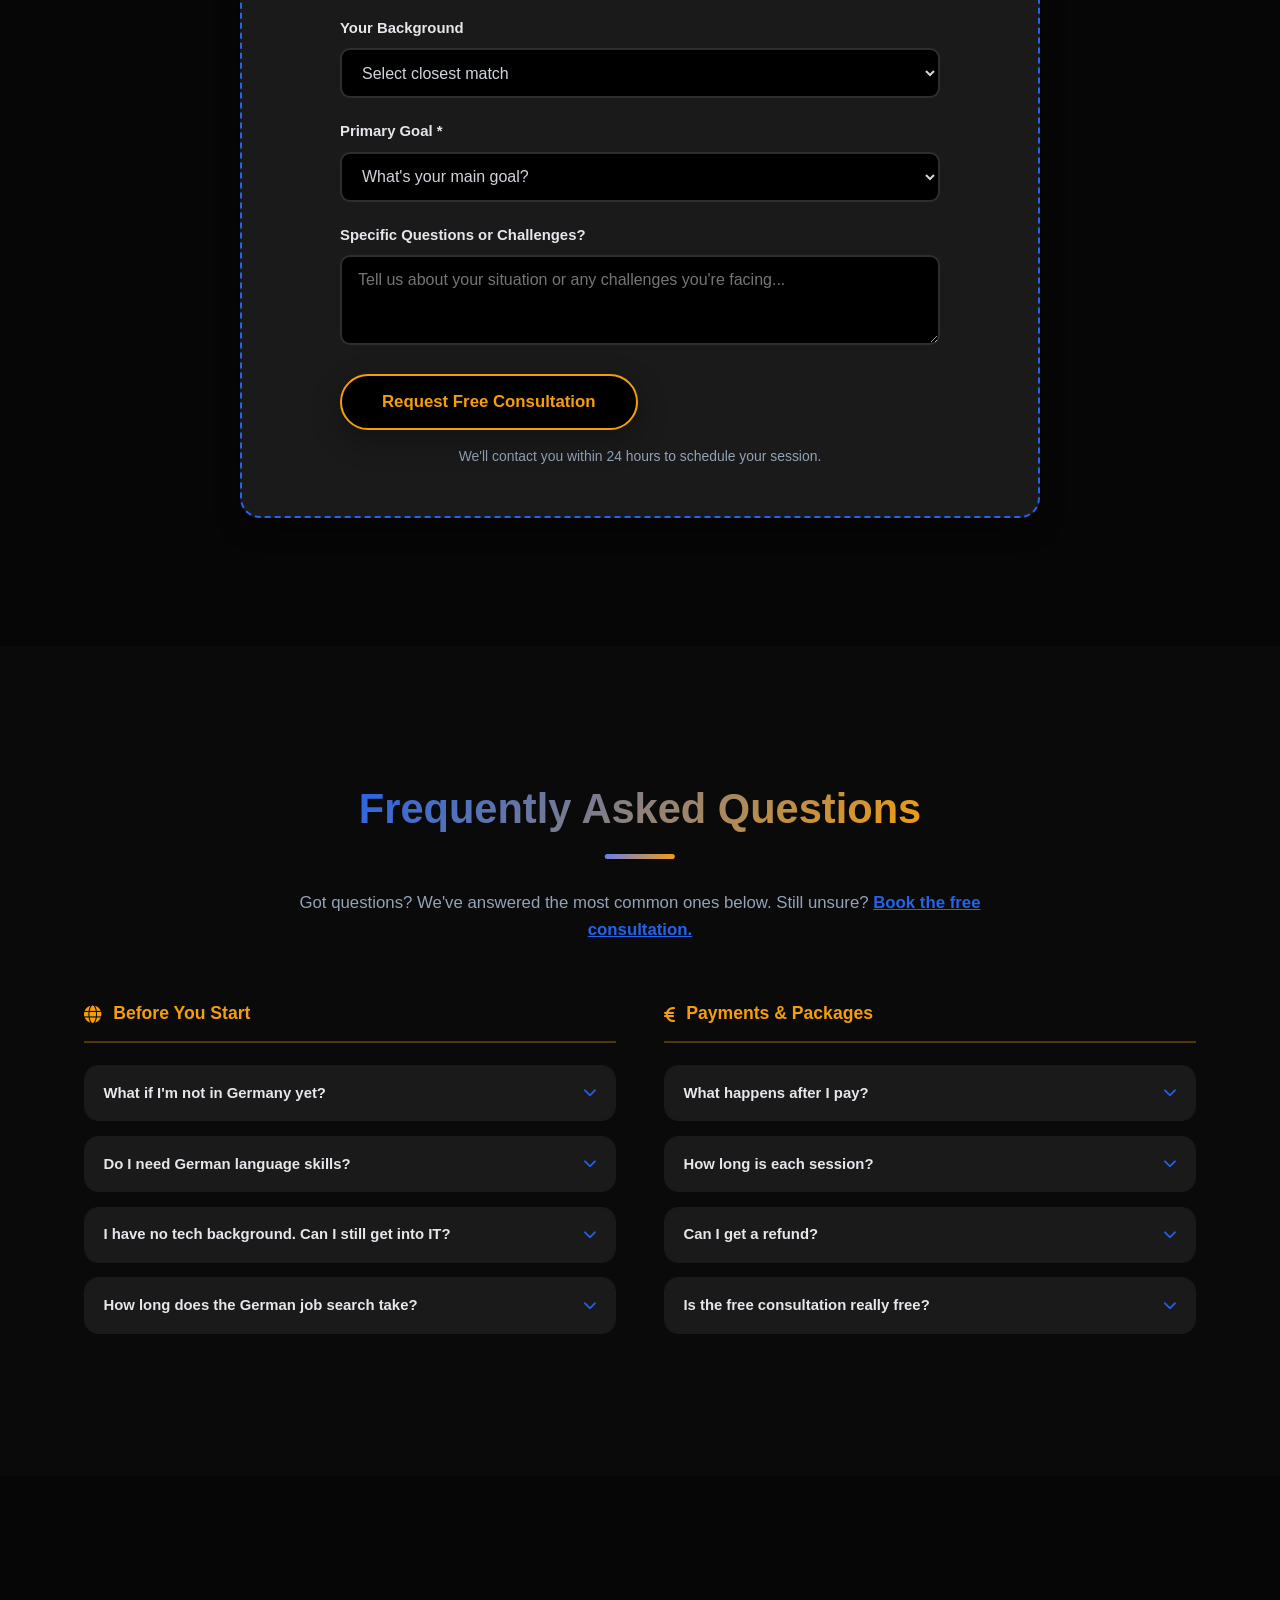
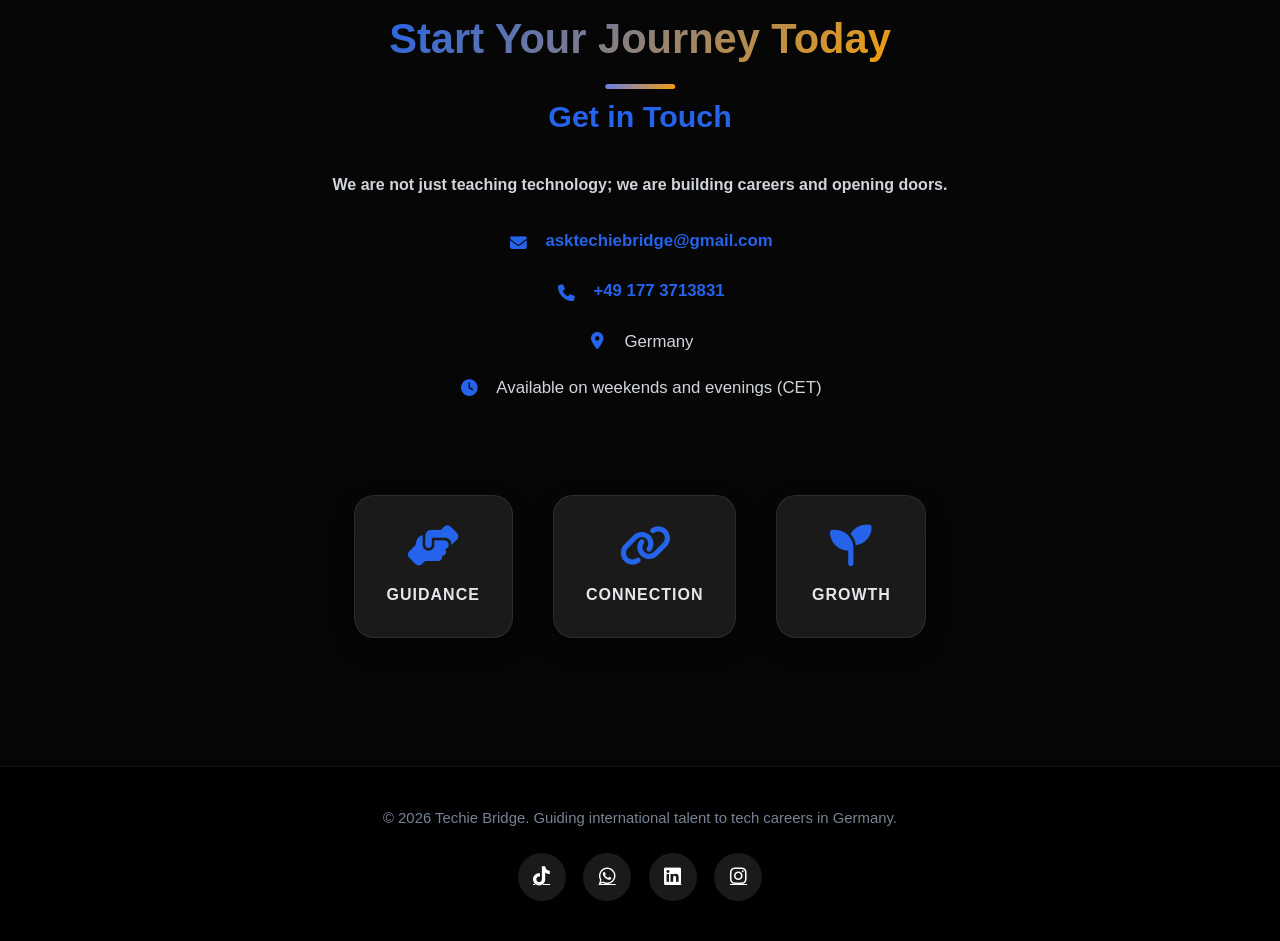
==== commit 9a26760c: "Add files via upload" ====
--- a/index.html
+++ b/index.html
@@ -338,8 +338,8 @@
 <!-- HERO -->
 <section id="home" class="hero" style="margin-top:0">
     <div class="container">
-        <h1>Building Tech Careers in Germany</h1>
-        <p>From anywhere to everywhere. We guide international talent to success in Europe's strongest tech market.</p>
+        <h1>Building Careers in Germany</h1>
+        <p>From anywhere to everywhere. We guide international talent to build successful careers in Europe's strongest job market.</p>
         <a href="#services" class="btn">Explore Services</a>
     </div>
 </section>
@@ -765,7 +765,7 @@
                 <div class="c-details">
                     <p><i class="fas fa-envelope"></i><a href="mailto:asktechiebridge@gmail.com">asktechiebridge@gmail.com</a></p>
                     <p><i class="fas fa-phone"></i><a href="tel:+491773713831">+49 177 3713831</a></p>
-                    <p><i class="fas fa-map-marker-alt"></i> Neustadt in Holstein, Schleswig-Holstein, Germany</p>
+                    <p><i class="fas fa-map-marker-alt"></i> Germany</p>
                     <p><i class="fas fa-clock"></i> Available on weekends and evenings (CET)</p>
                 </div>
             </div>
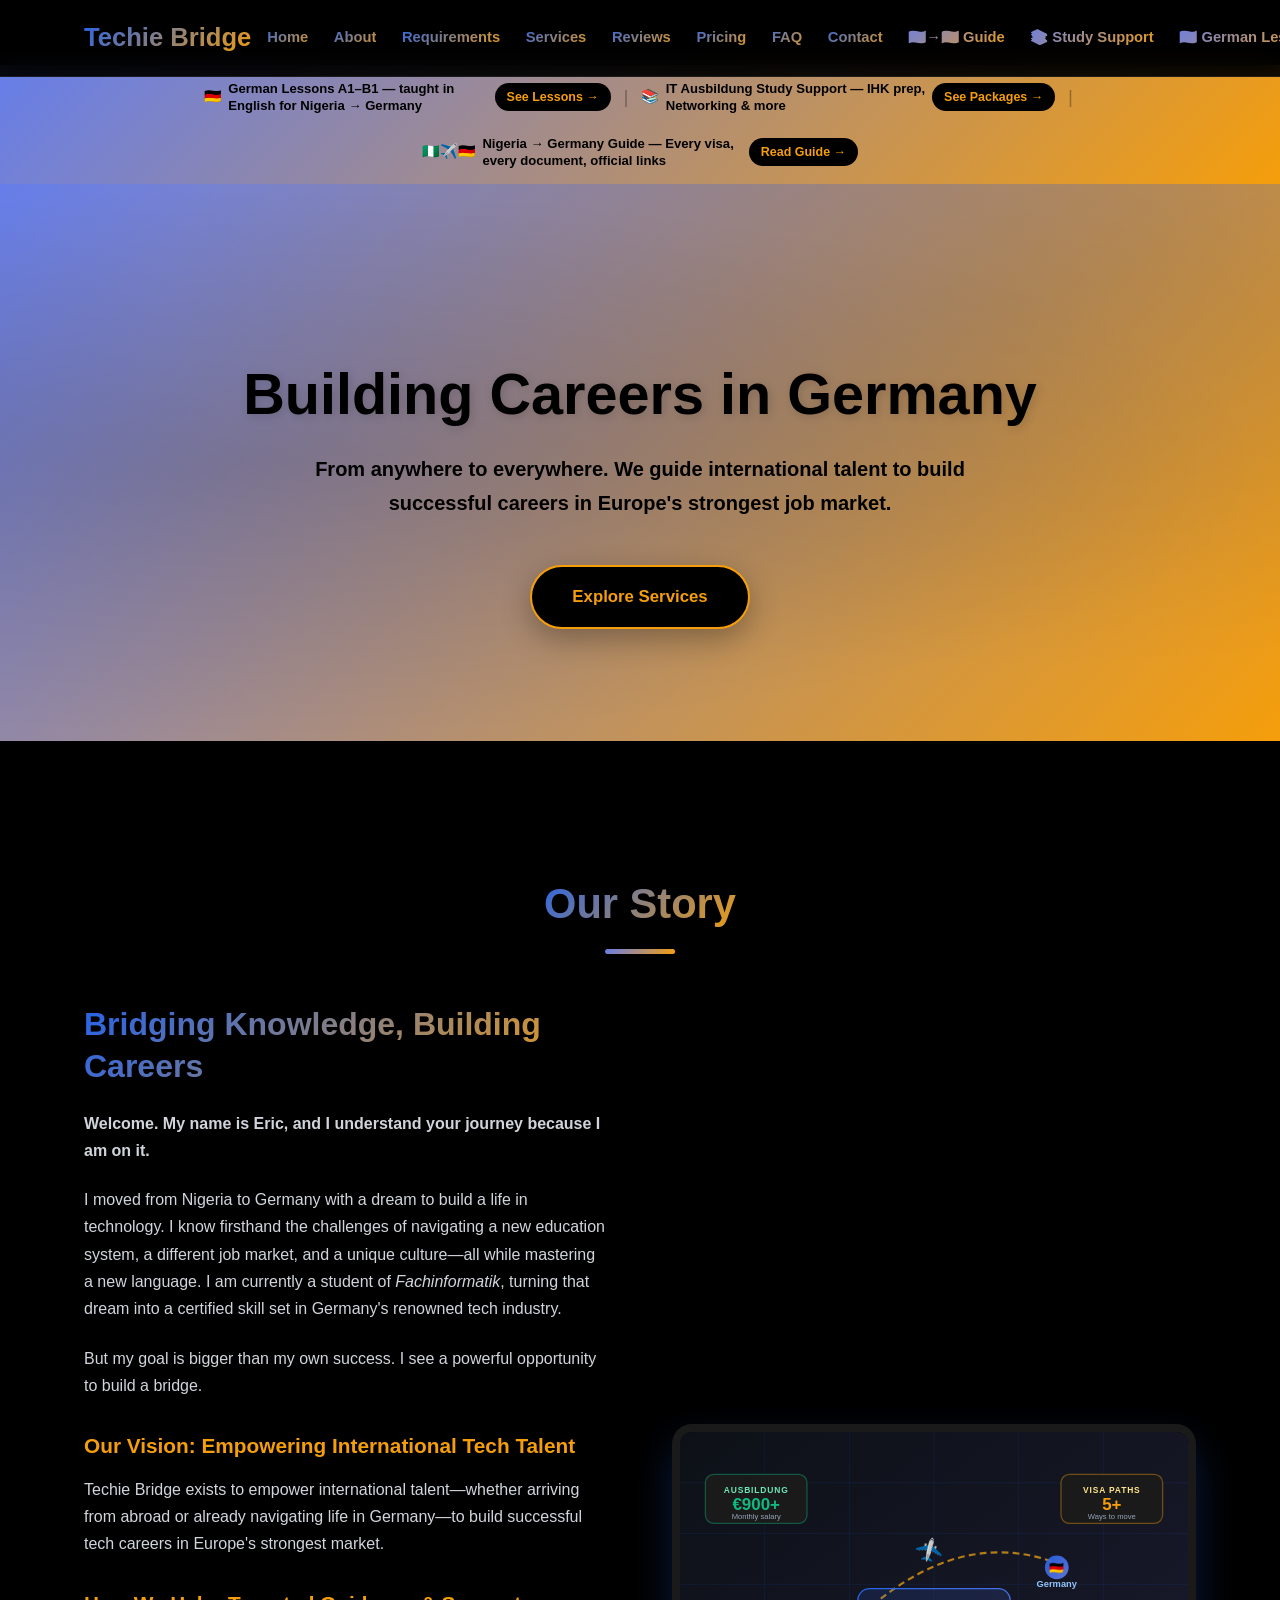
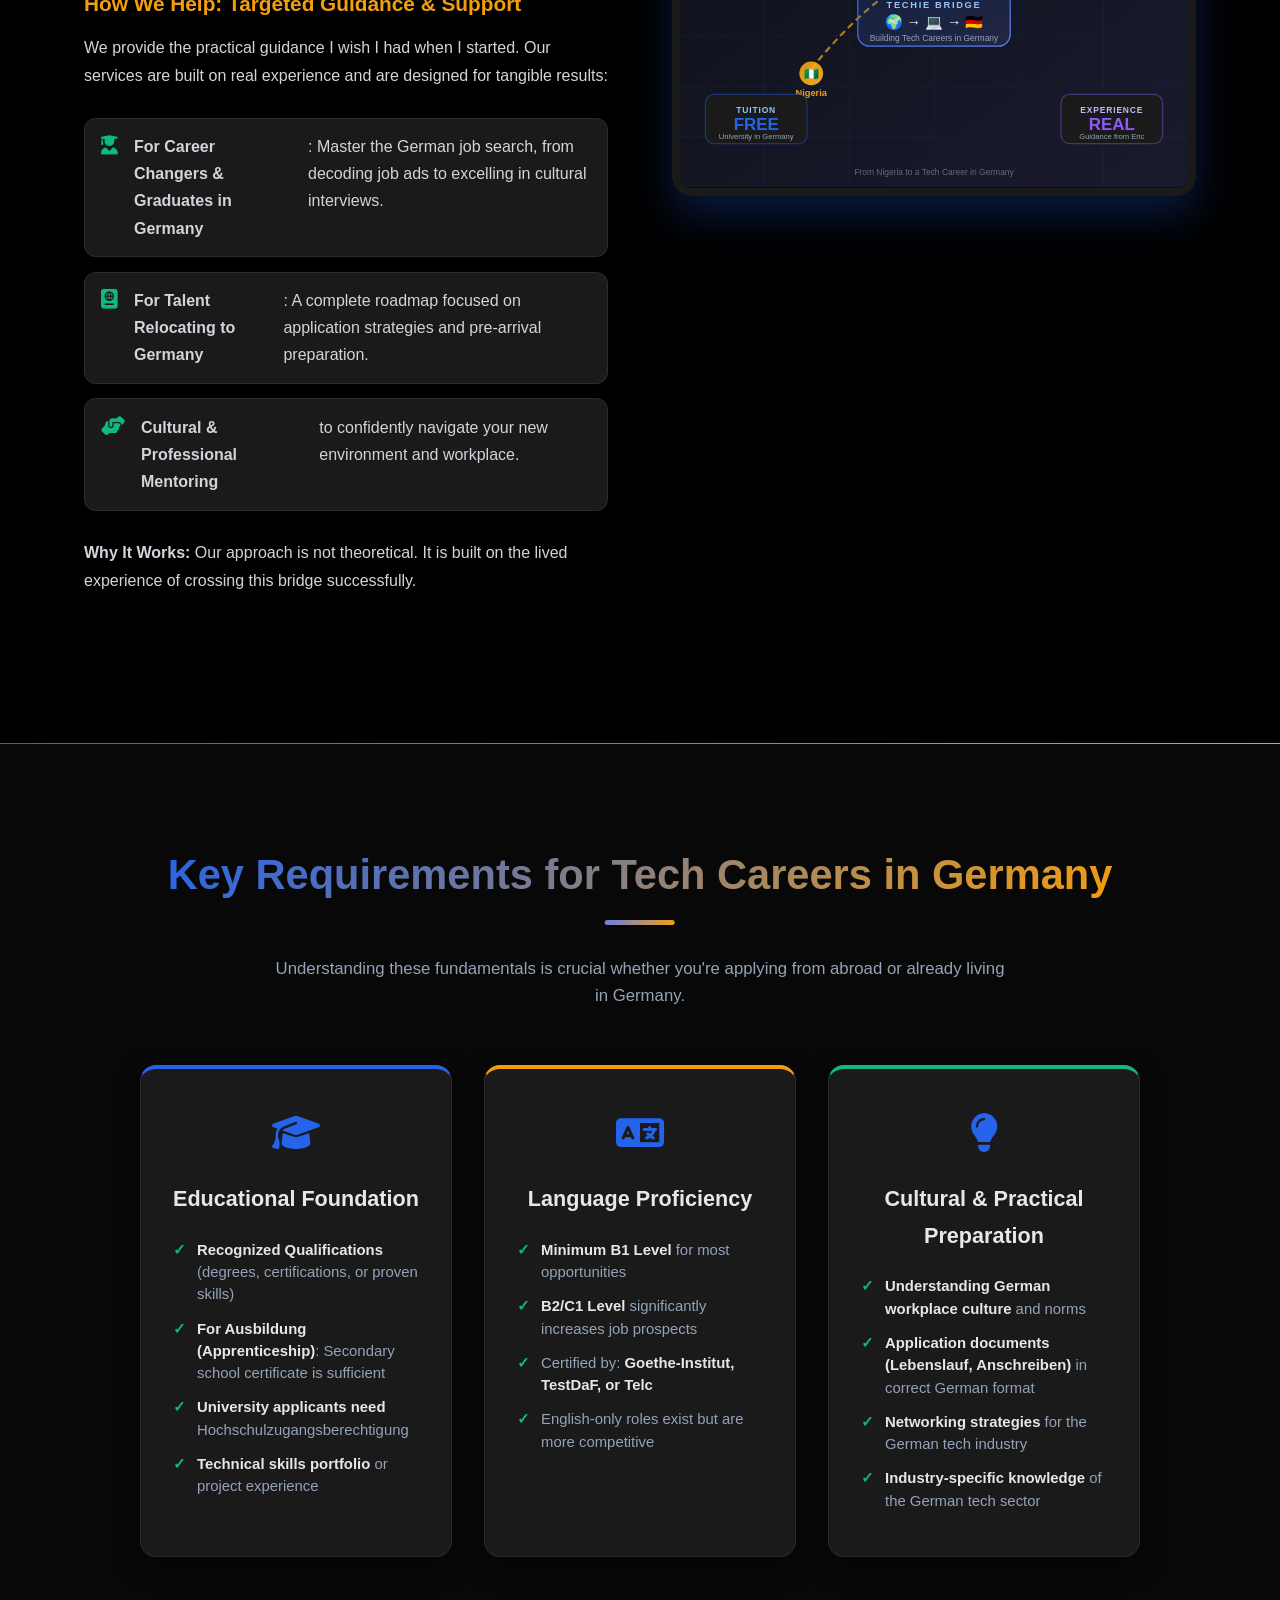
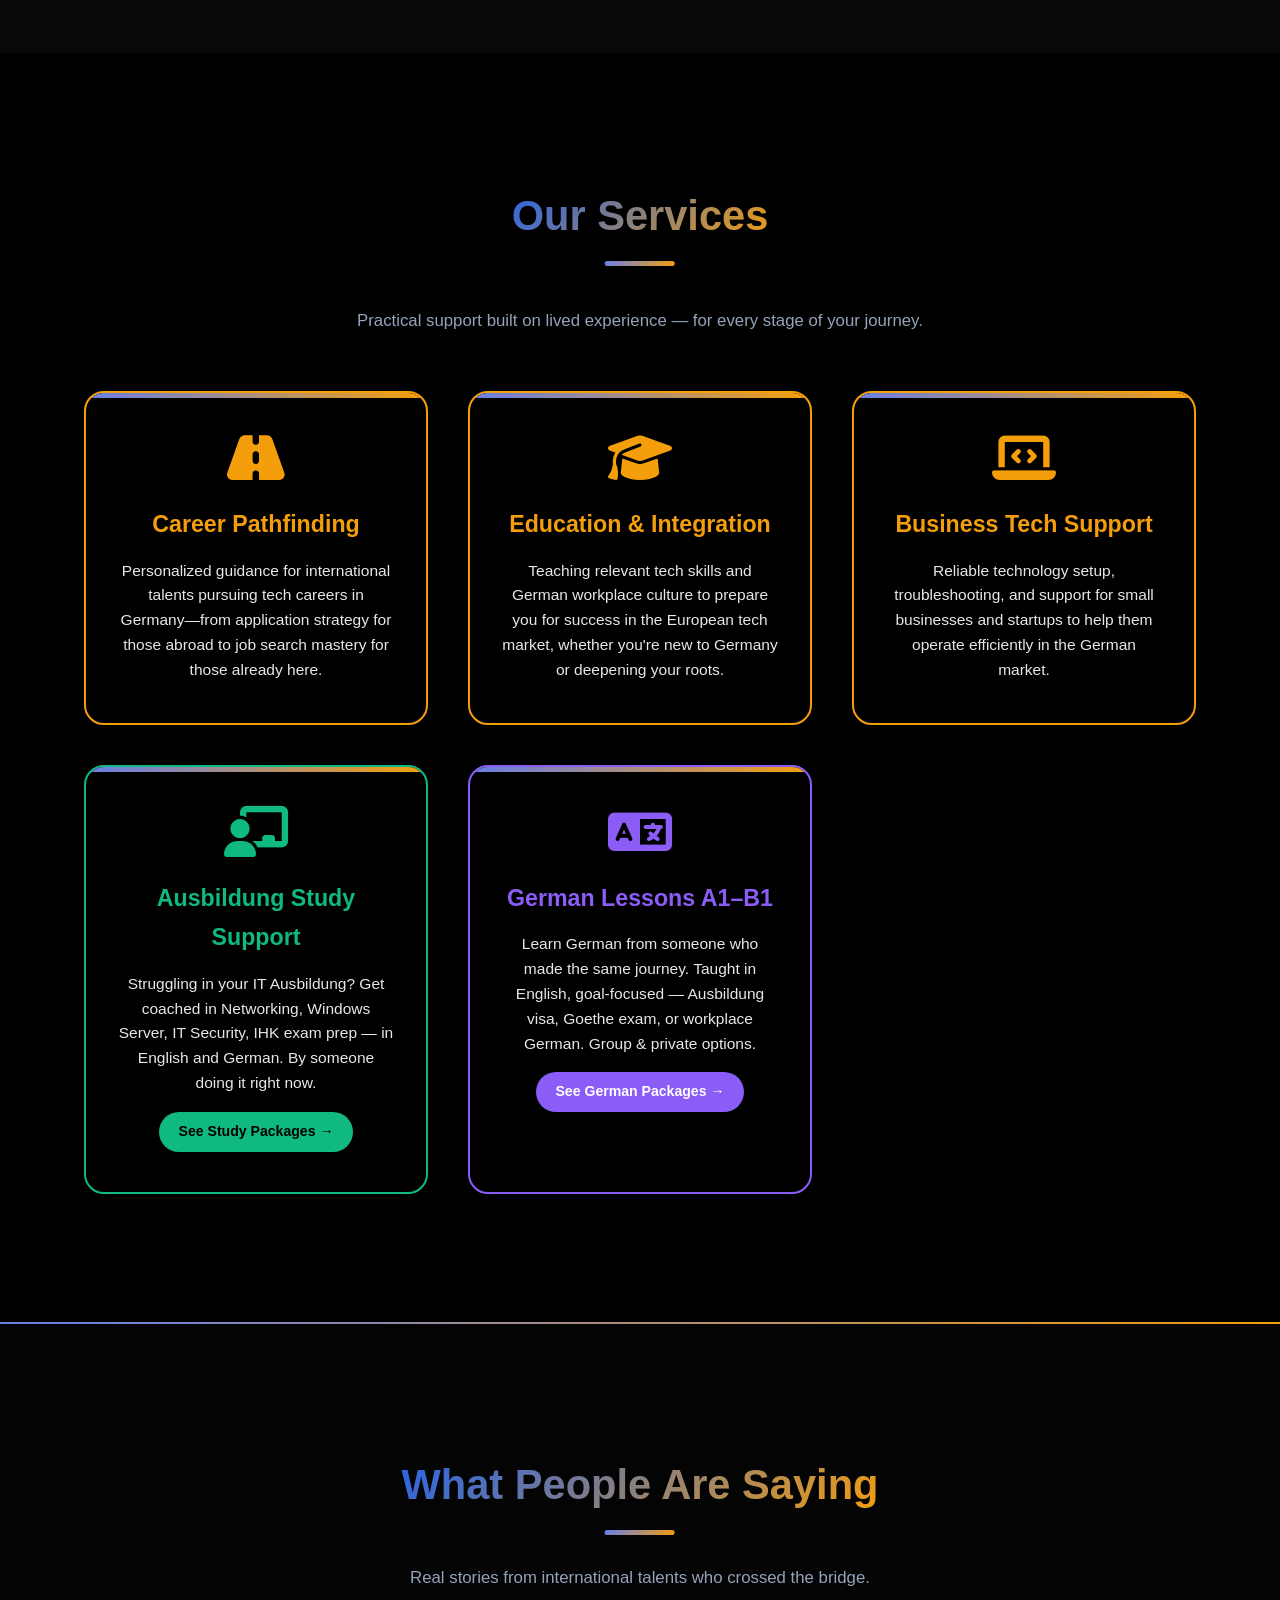
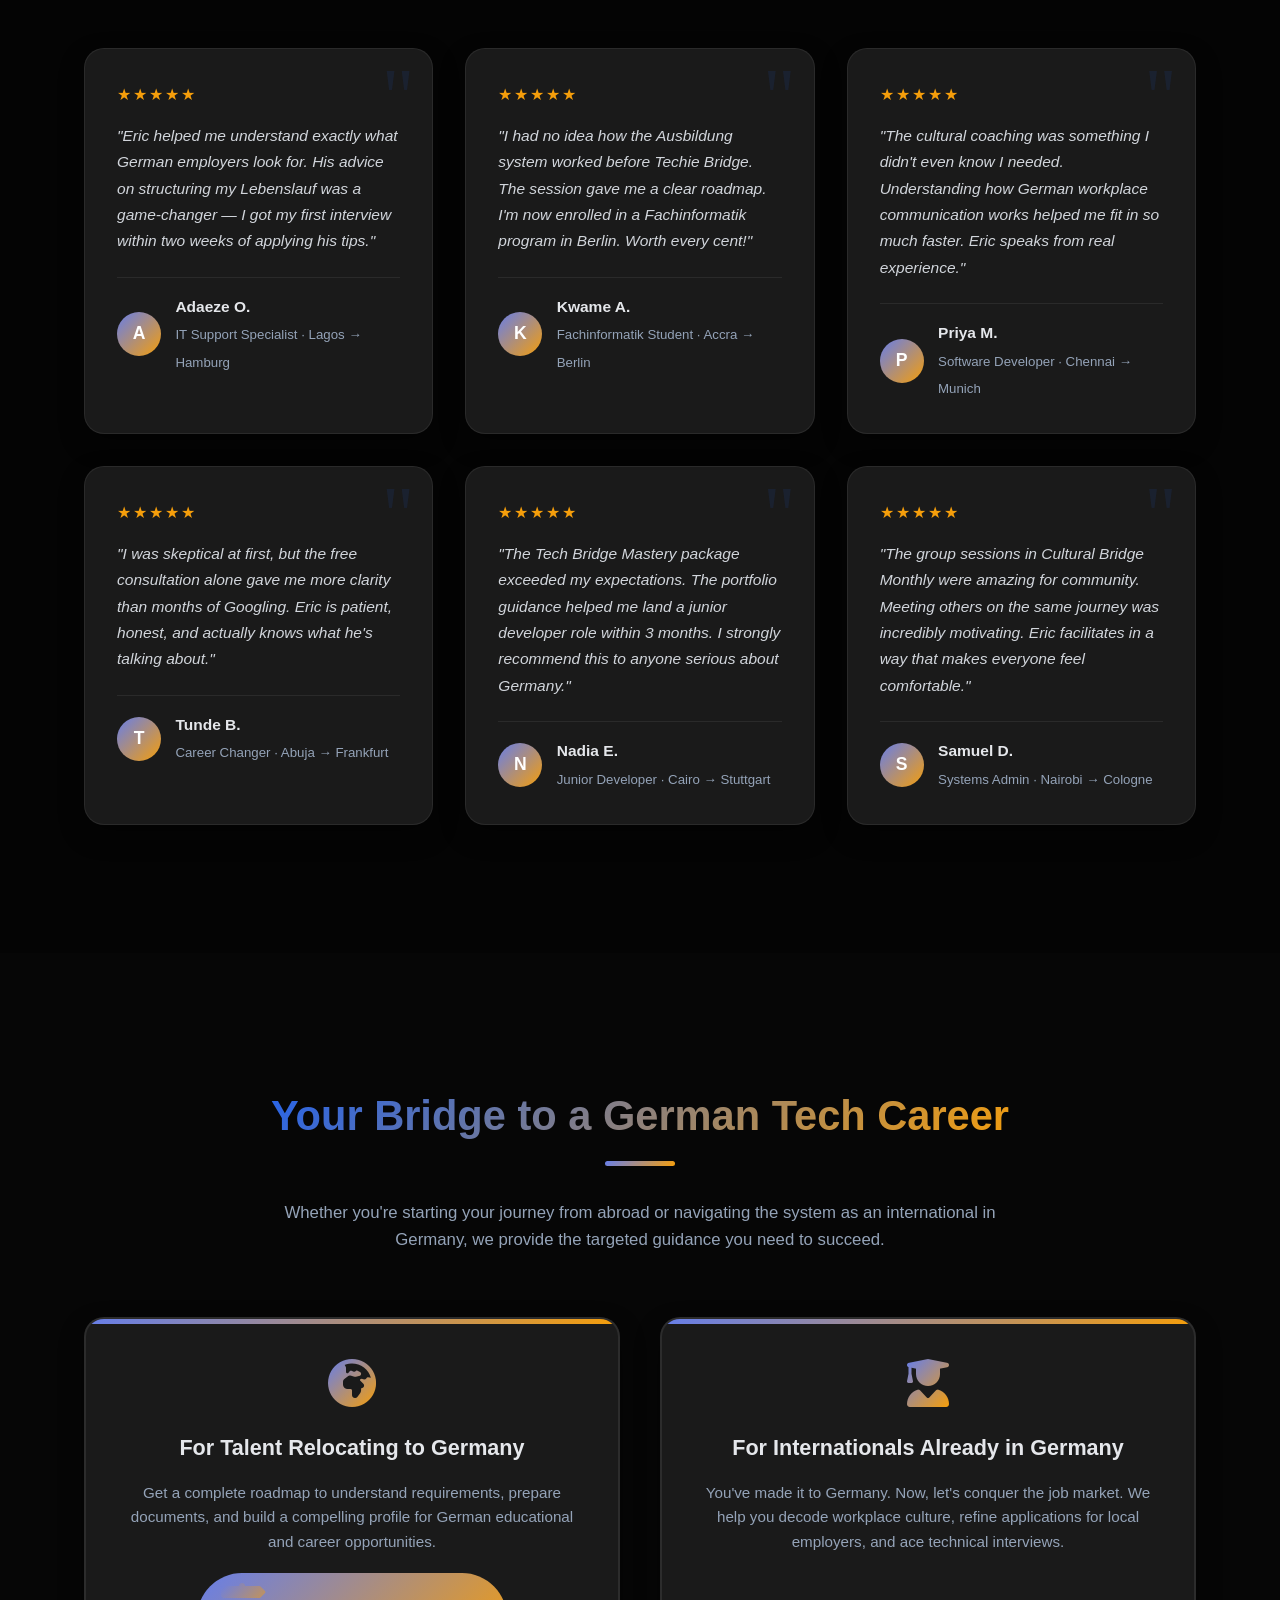
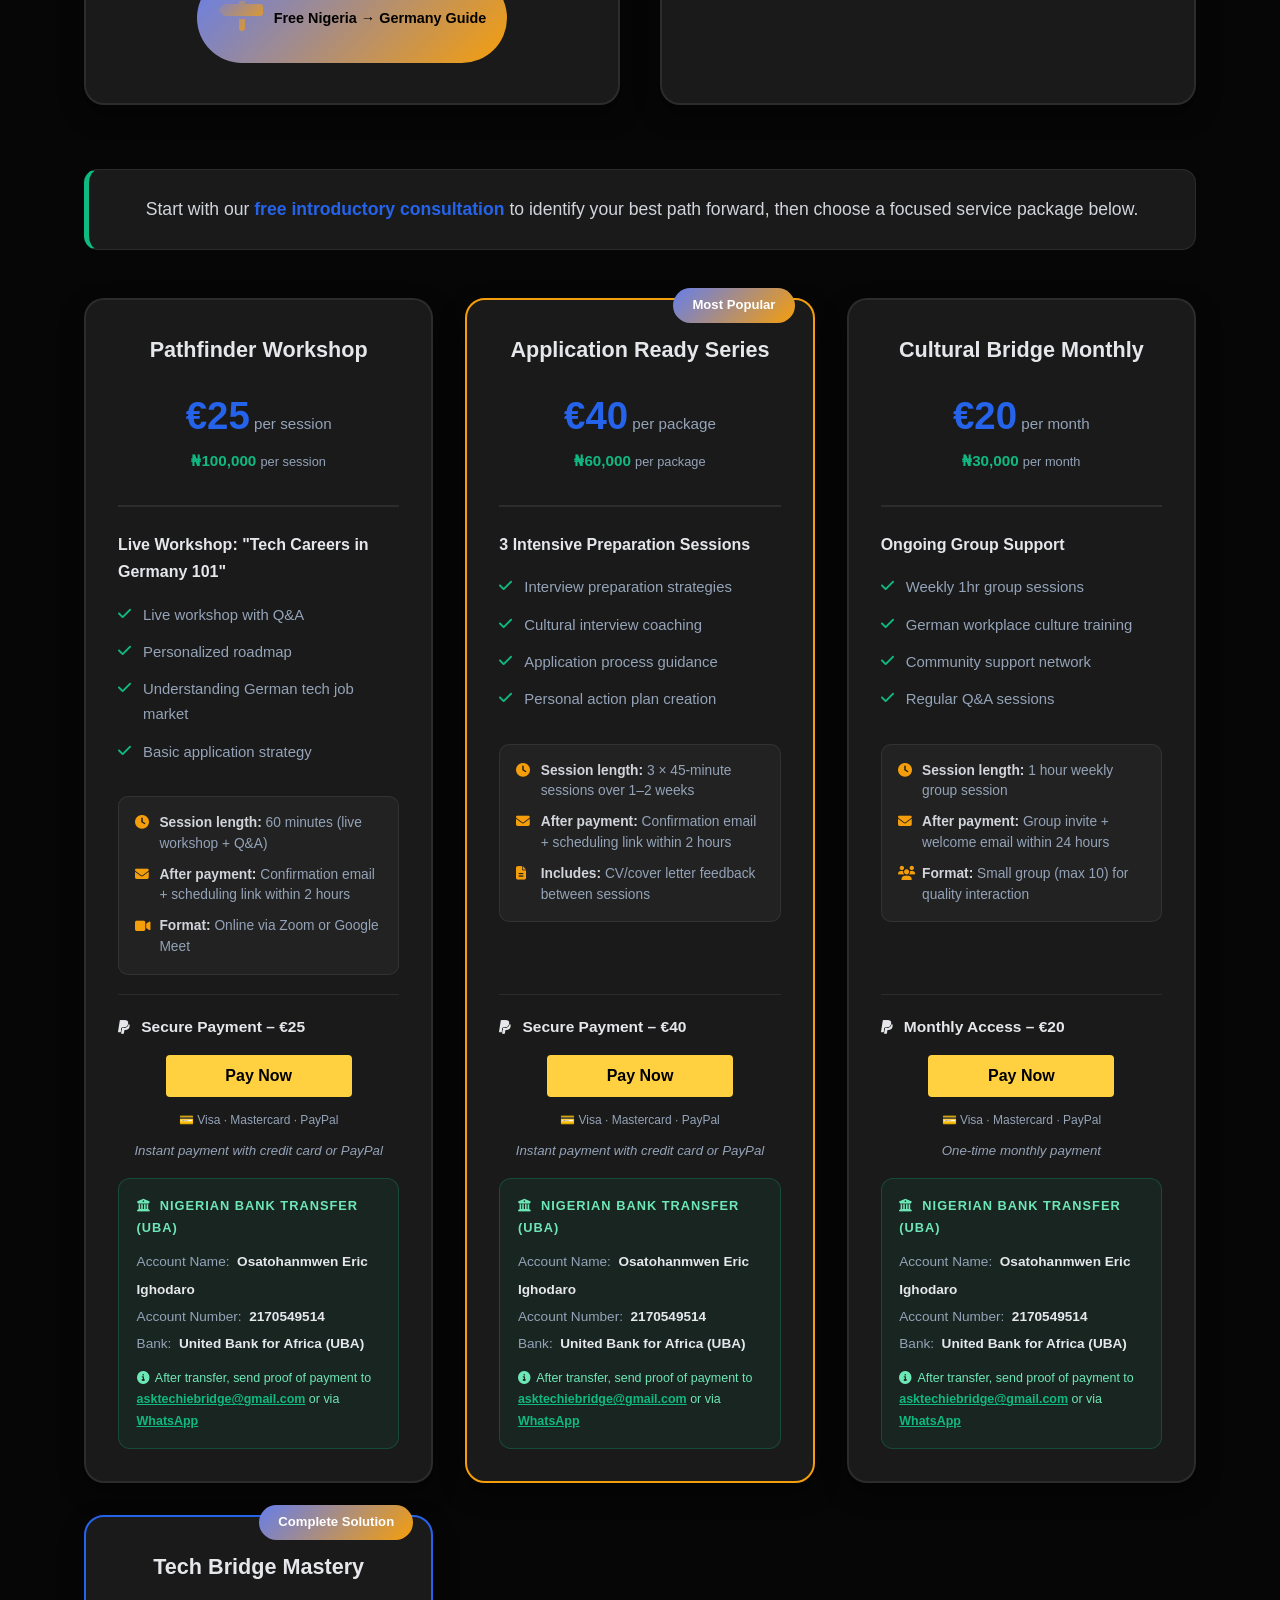
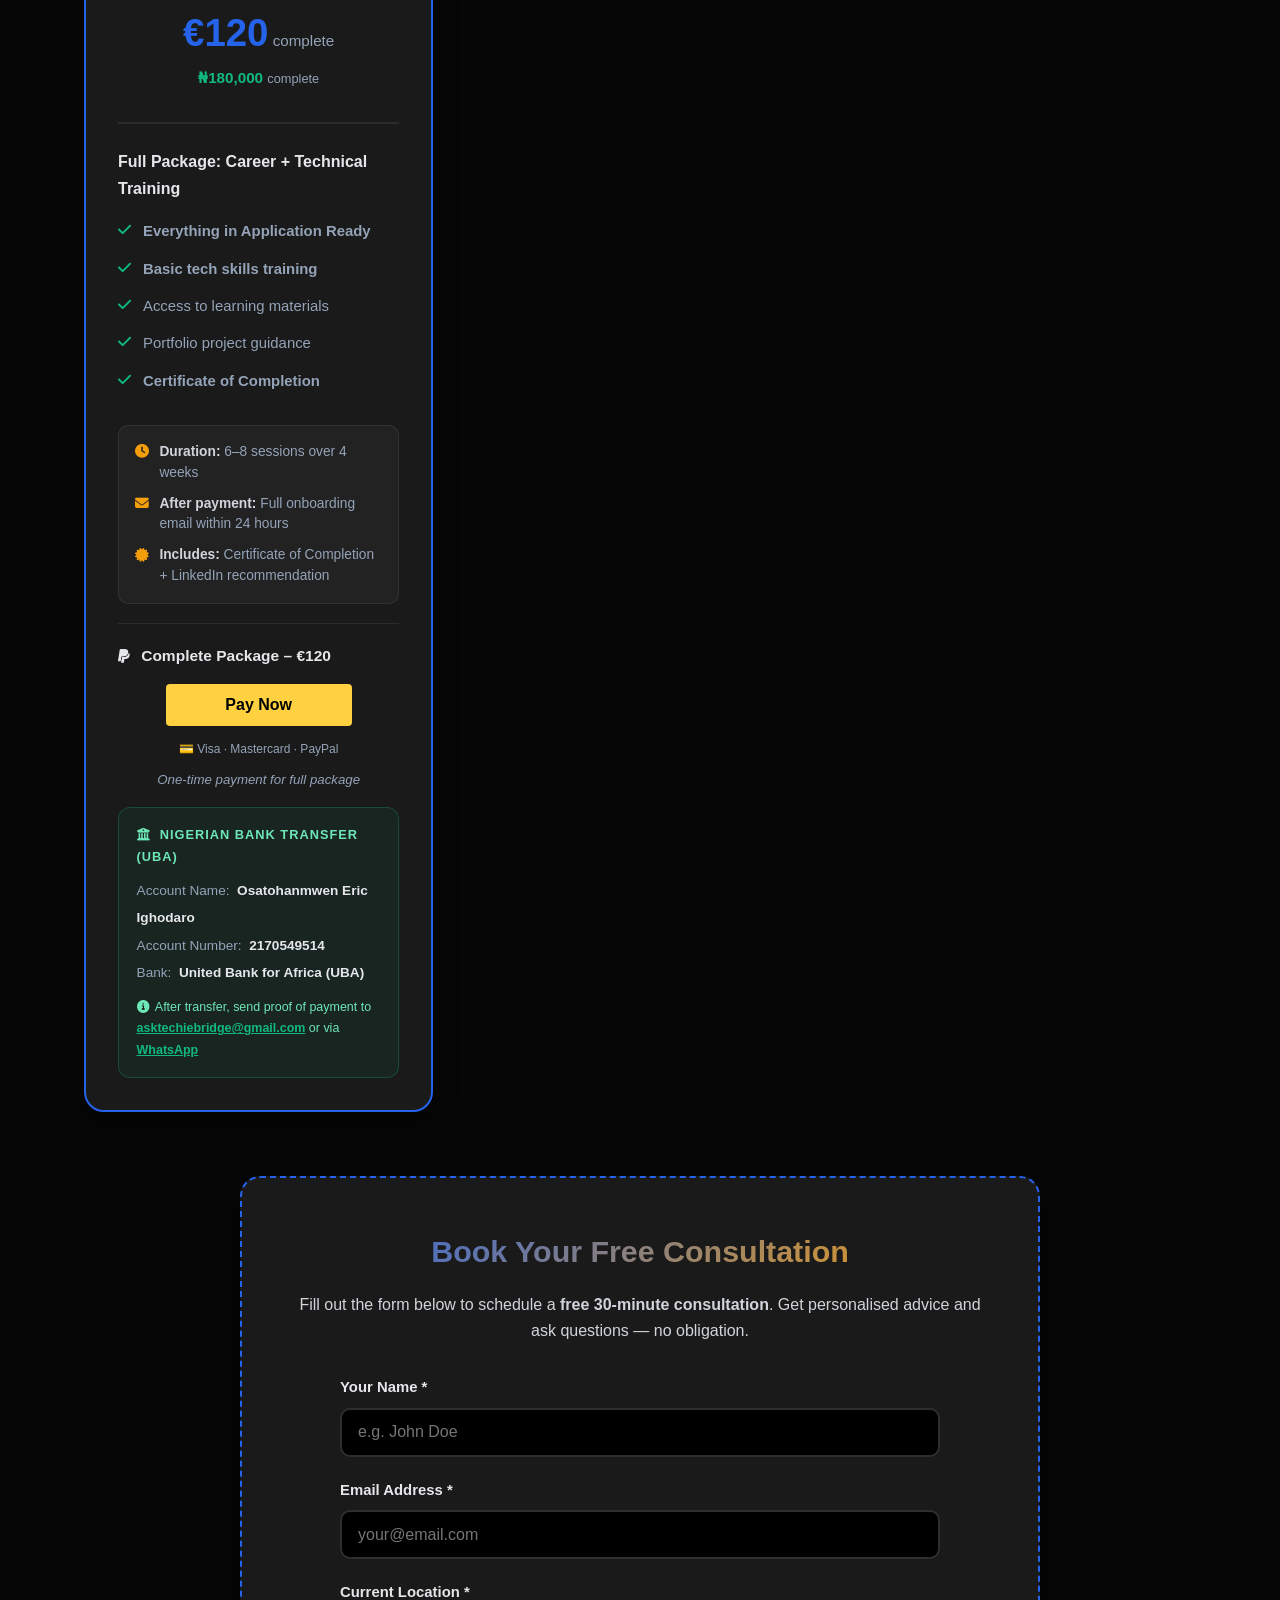
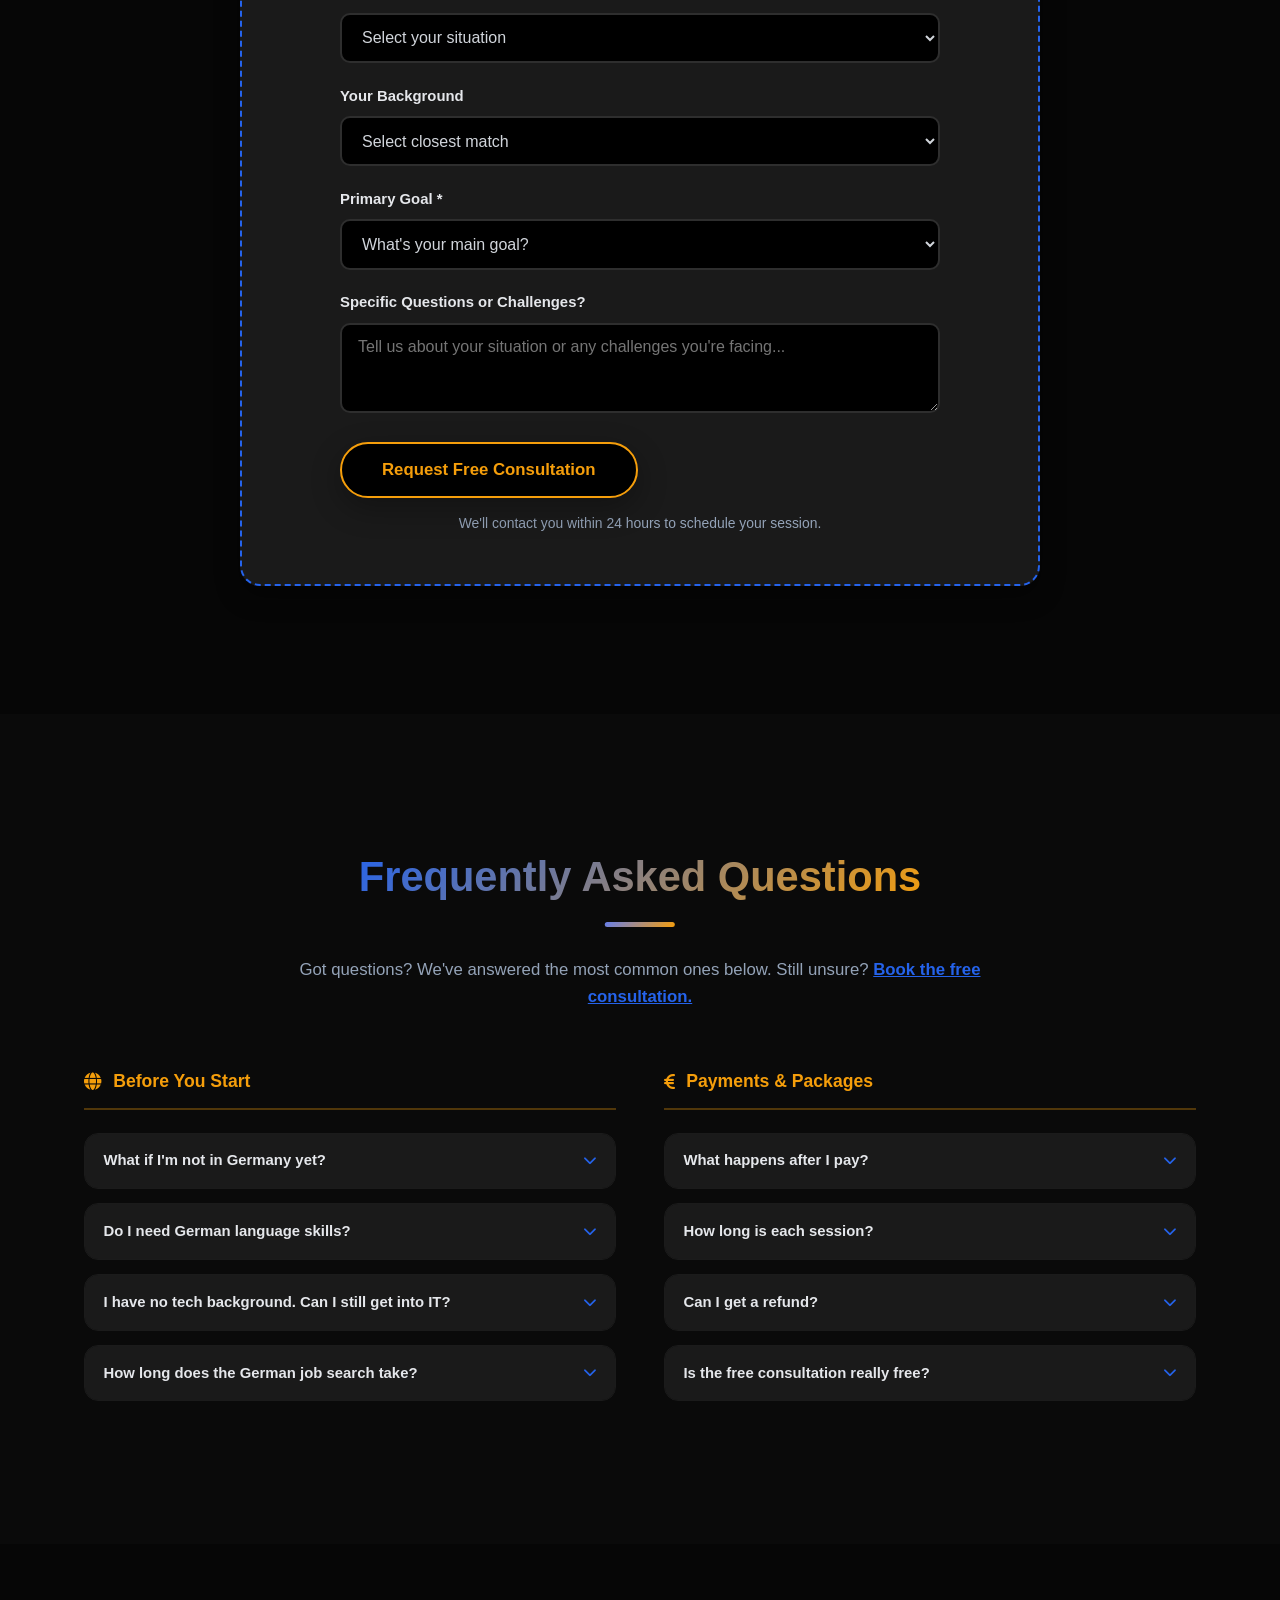
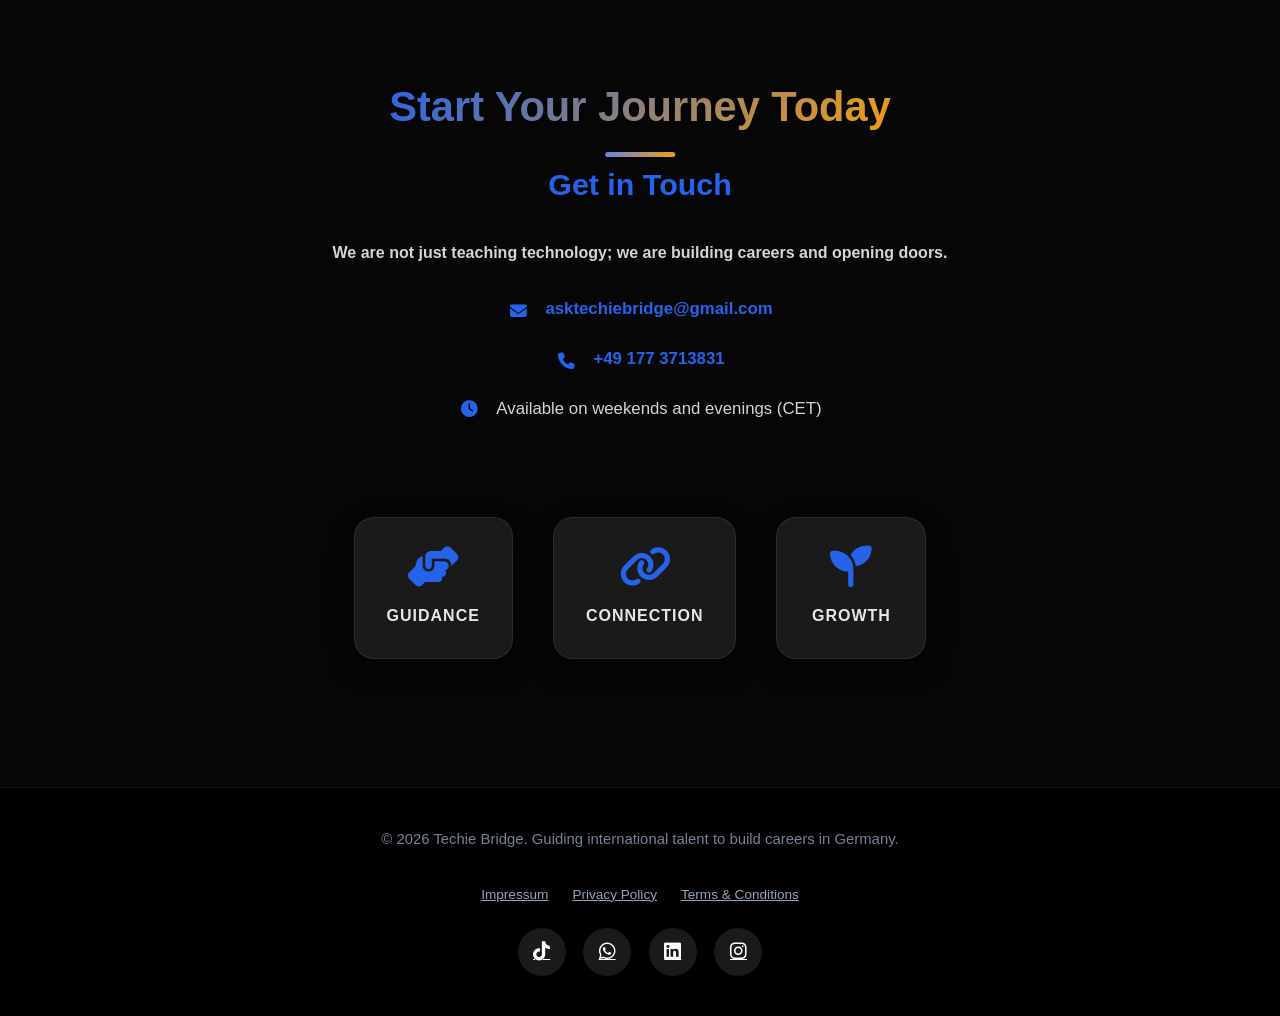
==== commit 00afbbc8: "Add files via upload" ====
--- a/index.html
+++ b/index.html
@@ -530,7 +530,8 @@
         <div class="price-grid">
             <!-- Package 1 -->
             <div class="pc" id="pathfinder">
-                <div class="pc-hdr"><h3>Pathfinder Workshop</h3><div class="price-num">€25<span>/session</span></div></div>
+                <div class="pc-hdr"><h3>Pathfinder Workshop</h3><div class="price-num">€25<span> per session</span></div>
+                        <div style="font-size:.95rem;font-weight:700;color:#10b981;margin-bottom:.5rem">₦100,000 <span style="font-size:.8rem;font-weight:400;color:#94a3b8">per session</span></div></div>
                 <div class="pc-body">
                     <p><strong>Live Workshop: "Tech Careers in Germany 101"</strong></p>
                     <ul>
@@ -565,7 +566,8 @@
             <!-- Package 2 -->
             <div class="pc feat" id="application-ready">
                 <div class="badge">Most Popular</div>
-                <div class="pc-hdr"><h3>Application Ready Series</h3><div class="price-num">€40<span>/package</span></div></div>
+                <div class="pc-hdr"><h3>Application Ready Series</h3><div class="price-num">€40<span> per package</span></div>
+                        <div style="font-size:.95rem;font-weight:700;color:#10b981;margin-bottom:.5rem">₦60,000 <span style="font-size:.8rem;font-weight:400;color:#94a3b8">per package</span></div></div>
                 <div class="pc-body">
                     <p><strong>3 Intensive Preparation Sessions</strong></p>
                     <ul>
@@ -599,7 +601,8 @@
             </div>
             <!-- Package 3 -->
             <div class="pc" id="study-support">
-                <div class="pc-hdr"><h3>Cultural Bridge Monthly</h3><div class="price-num">€20<span>/month</span></div></div>
+                <div class="pc-hdr"><h3>Cultural Bridge Monthly</h3><div class="price-num">€20<span> per month</span></div>
+                        <div style="font-size:.95rem;font-weight:700;color:#10b981;margin-bottom:.5rem">₦30,000 <span style="font-size:.8rem;font-weight:400;color:#94a3b8">per month</span></div></div>
                 <div class="pc-body">
                     <p><strong>Ongoing Group Support</strong></p>
                     <ul>
@@ -634,7 +637,8 @@
             <!-- Package 4 -->
             <div class="pc prem" id="mastery">
                 <div class="badge">Complete Solution</div>
-                <div class="pc-hdr"><h3>Tech Bridge Mastery</h3><div class="price-num">€120<span>/complete</span></div></div>
+                <div class="pc-hdr"><h3>Tech Bridge Mastery</h3><div class="price-num">€120<span> complete</span></div>
+                        <div style="font-size:.95rem;font-weight:700;color:#10b981;margin-bottom:.5rem">₦180,000 <span style="font-size:.8rem;font-weight:400;color:#94a3b8">complete</span></div></div>
                 <div class="pc-body">
                     <p><strong>Full Package: Career + Technical Training</strong></p>
                     <ul>
@@ -765,7 +769,6 @@
                 <div class="c-details">
                     <p><i class="fas fa-envelope"></i><a href="mailto:asktechiebridge@gmail.com">asktechiebridge@gmail.com</a></p>
                     <p><i class="fas fa-phone"></i><a href="tel:+491773713831">+49 177 3713831</a></p>
-                    <p><i class="fas fa-map-marker-alt"></i> Germany</p>
                     <p><i class="fas fa-clock"></i> Available on weekends and evenings (CET)</p>
                 </div>
             </div>
@@ -781,7 +784,12 @@
 <!-- FOOTER -->
 <footer>
     <div class="container">
-        <p>&copy; 2026 Techie Bridge. Guiding international talent to tech careers in Germany.</p>
+        <p>&copy; 2026 Techie Bridge. Guiding international talent to build careers in Germany.</p>
+        <div style="display:flex;gap:1.5rem;flex-wrap:wrap;justify-content:center;margin-top:.5rem">
+          <a href="impressum.html" style="color:var(--text-muted);font-size:.85rem;text-decoration:underline">Impressum</a>
+          <a href="privacy.html" style="color:var(--text-muted);font-size:.85rem;text-decoration:underline">Privacy Policy</a>
+          <a href="terms.html" style="color:var(--text-muted);font-size:.85rem;text-decoration:underline">Terms & Conditions</a>
+        </div>
         <div class="soc">
             <a href="https://tiktok.com/@techie.bridge" title="TikTok" target="_blank" rel="noopener"><i class="fab fa-tiktok"></i></a>
             <a href="https://wa.me/491773713831?text=Hello%20Techie%20Bridge%21%20I%20saw%20your%20website%20and%20would%20like%20more%20information." title="WhatsApp" target="_blank" rel="noopener"><i class="fab fa-whatsapp"></i></a>
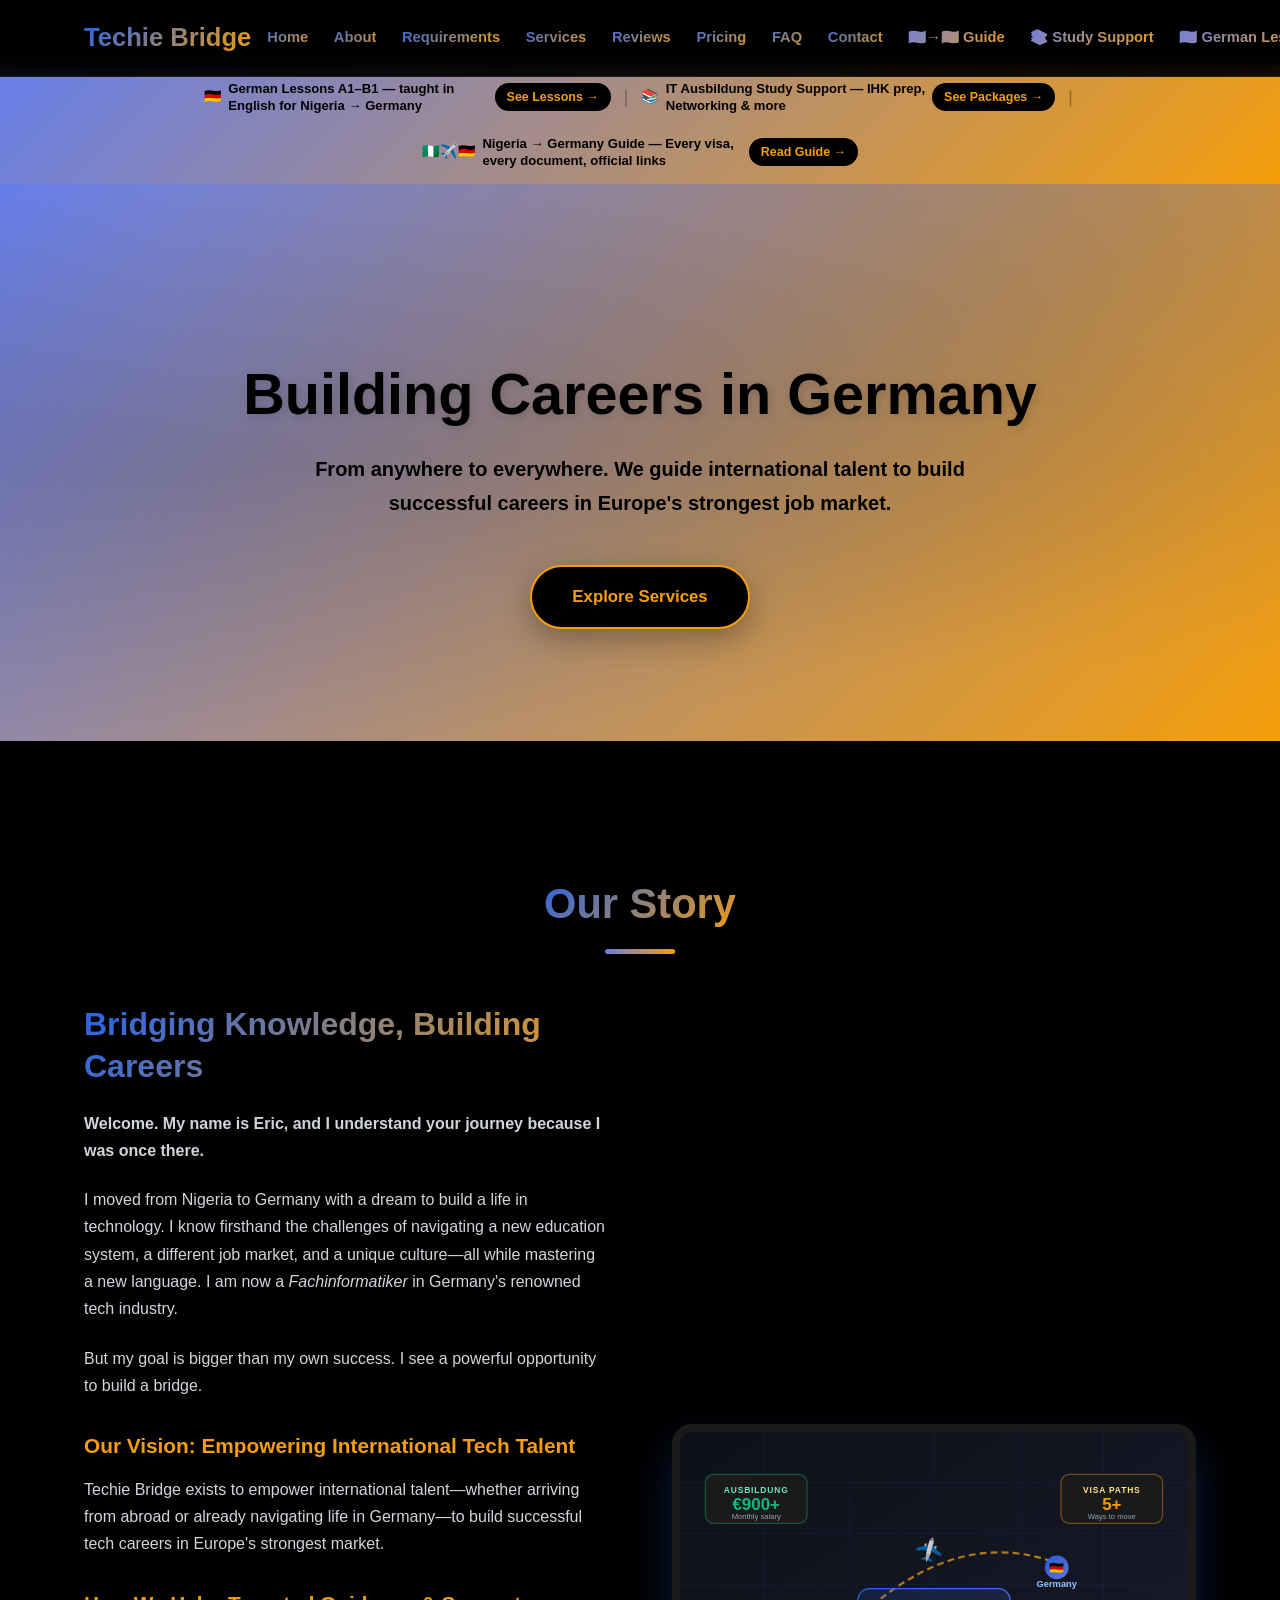
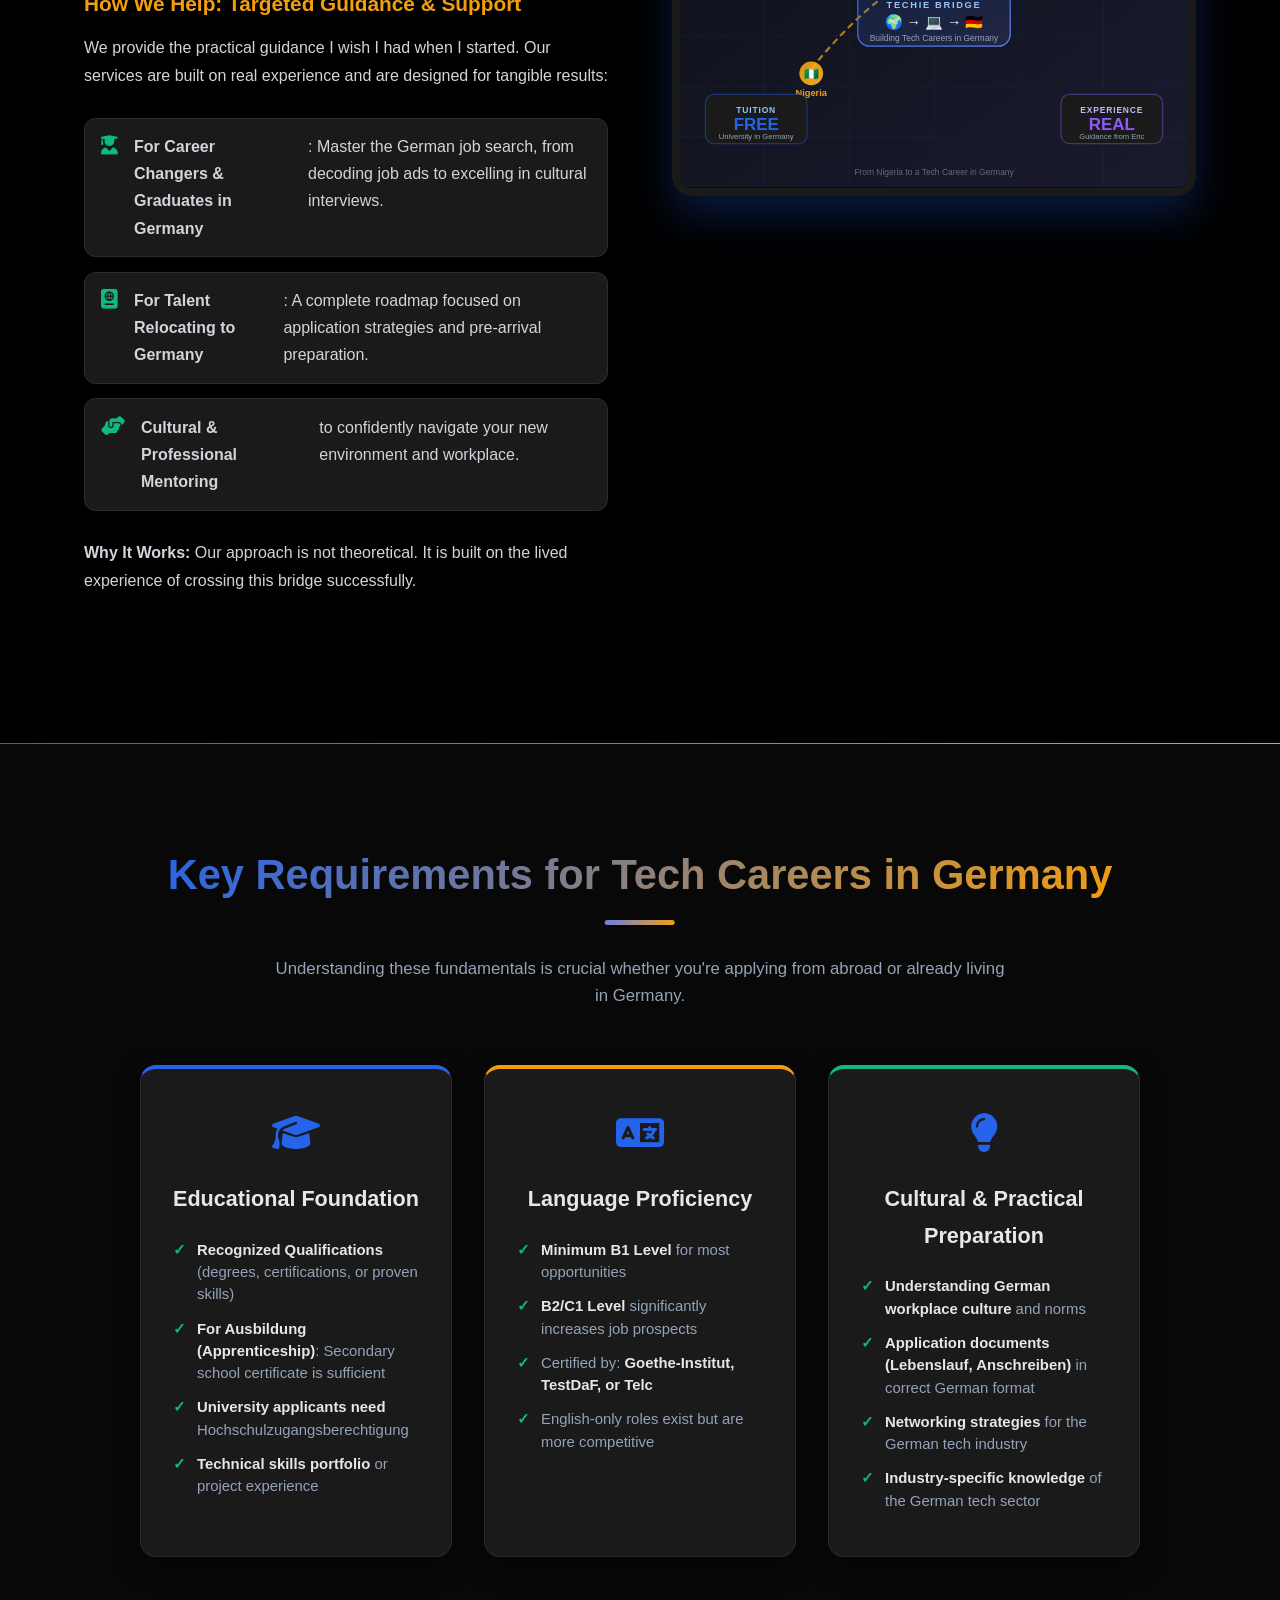
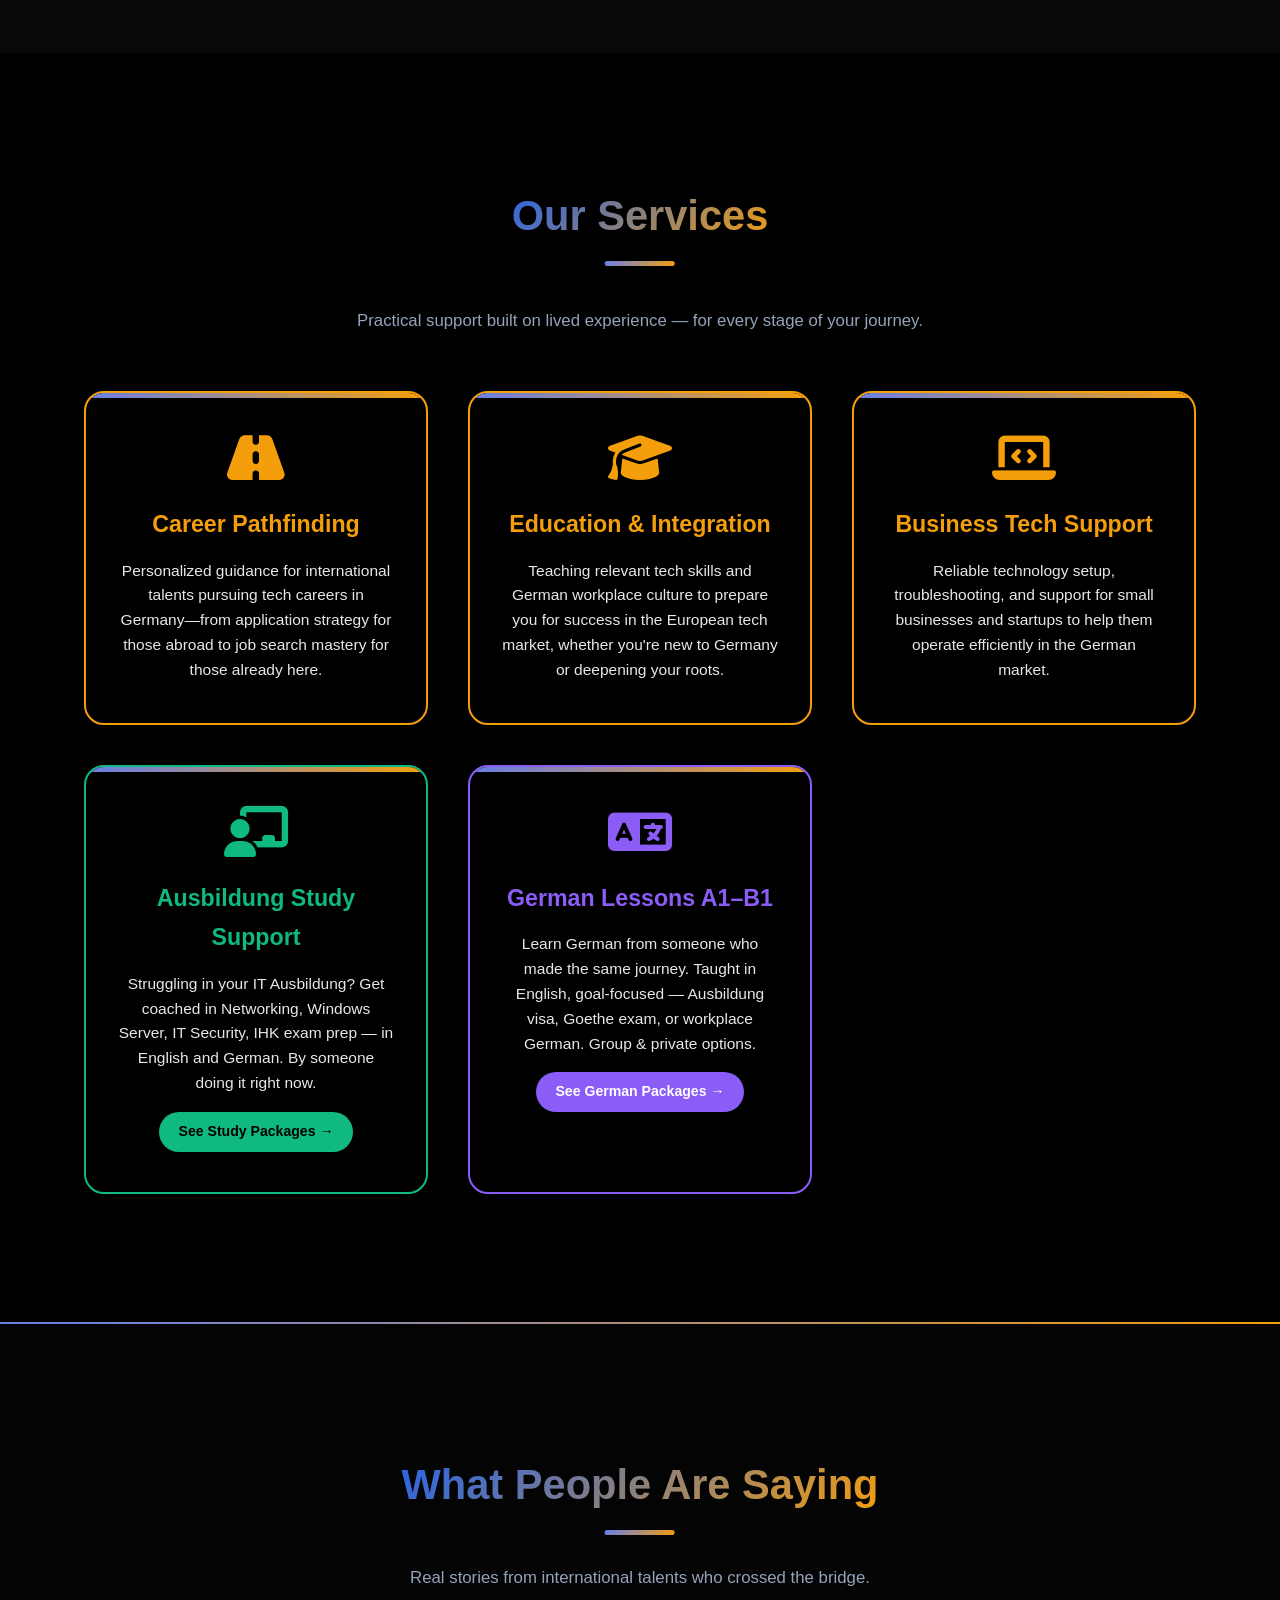
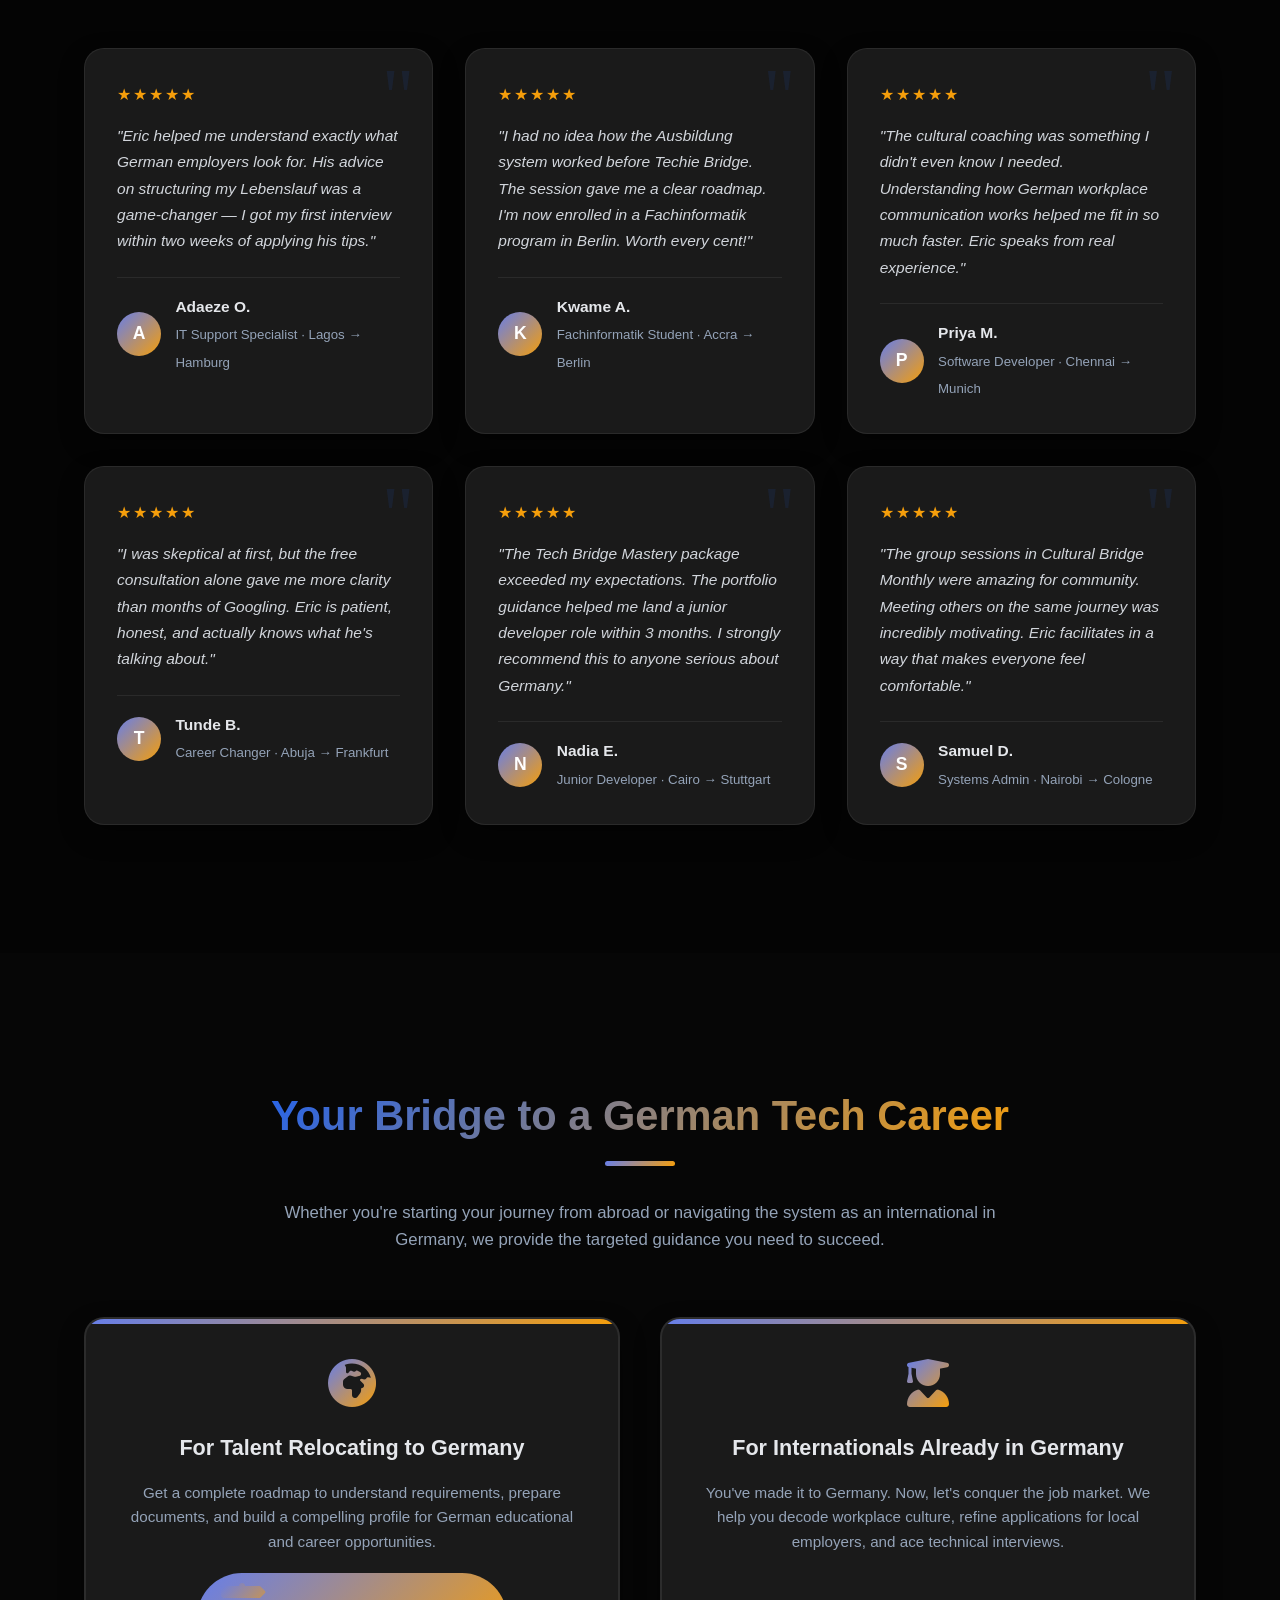
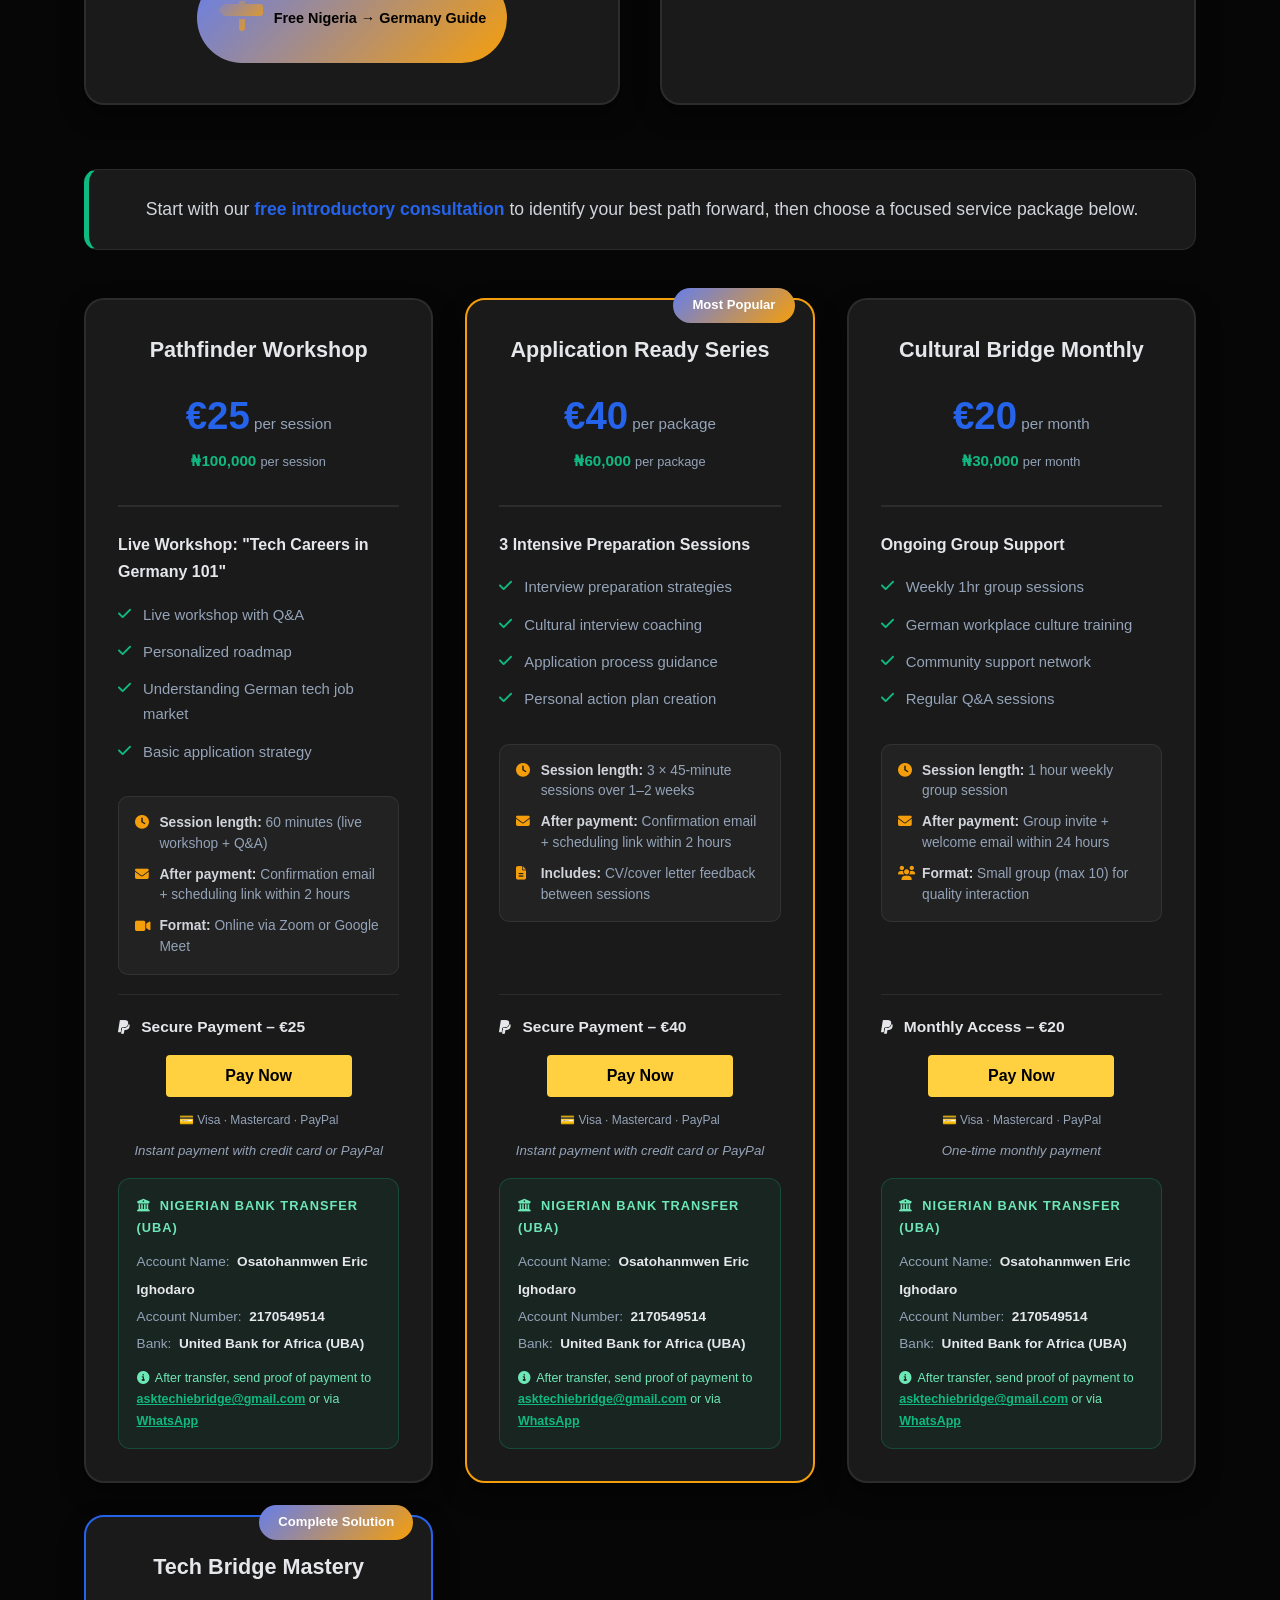
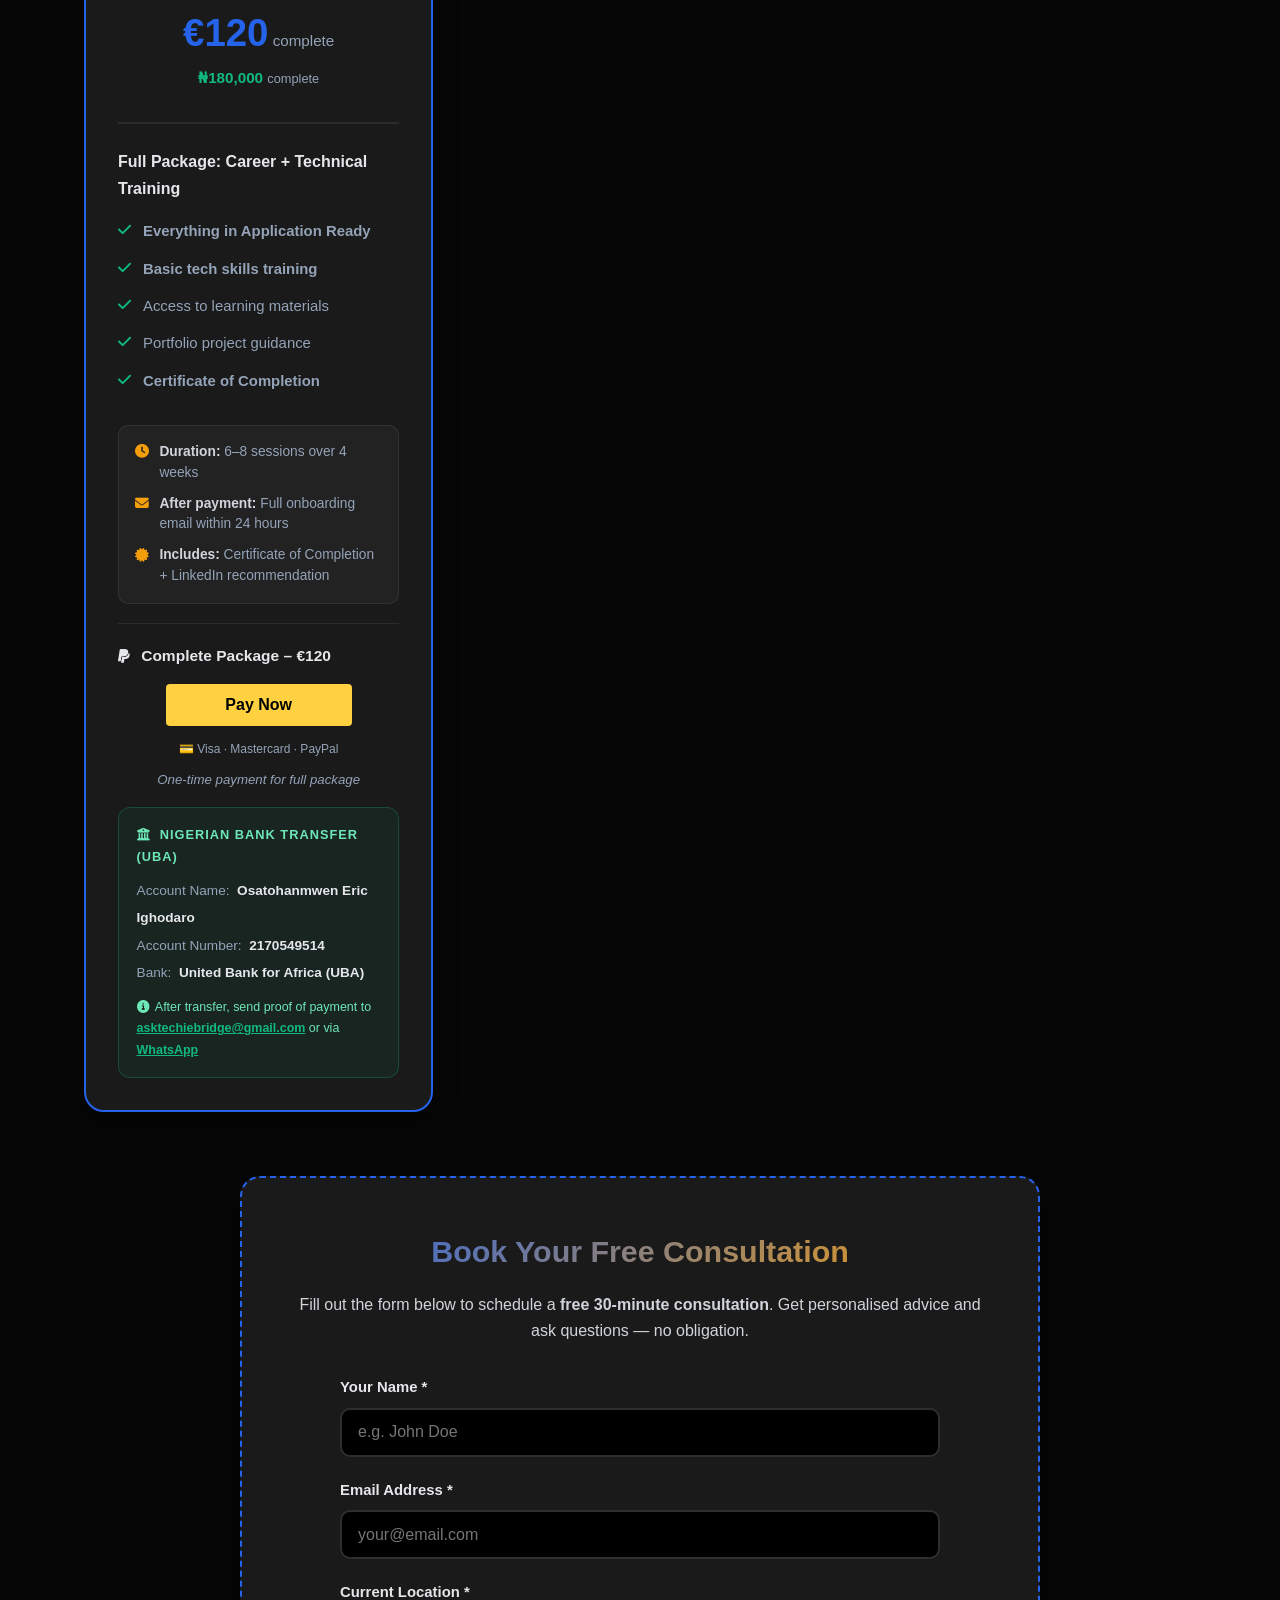
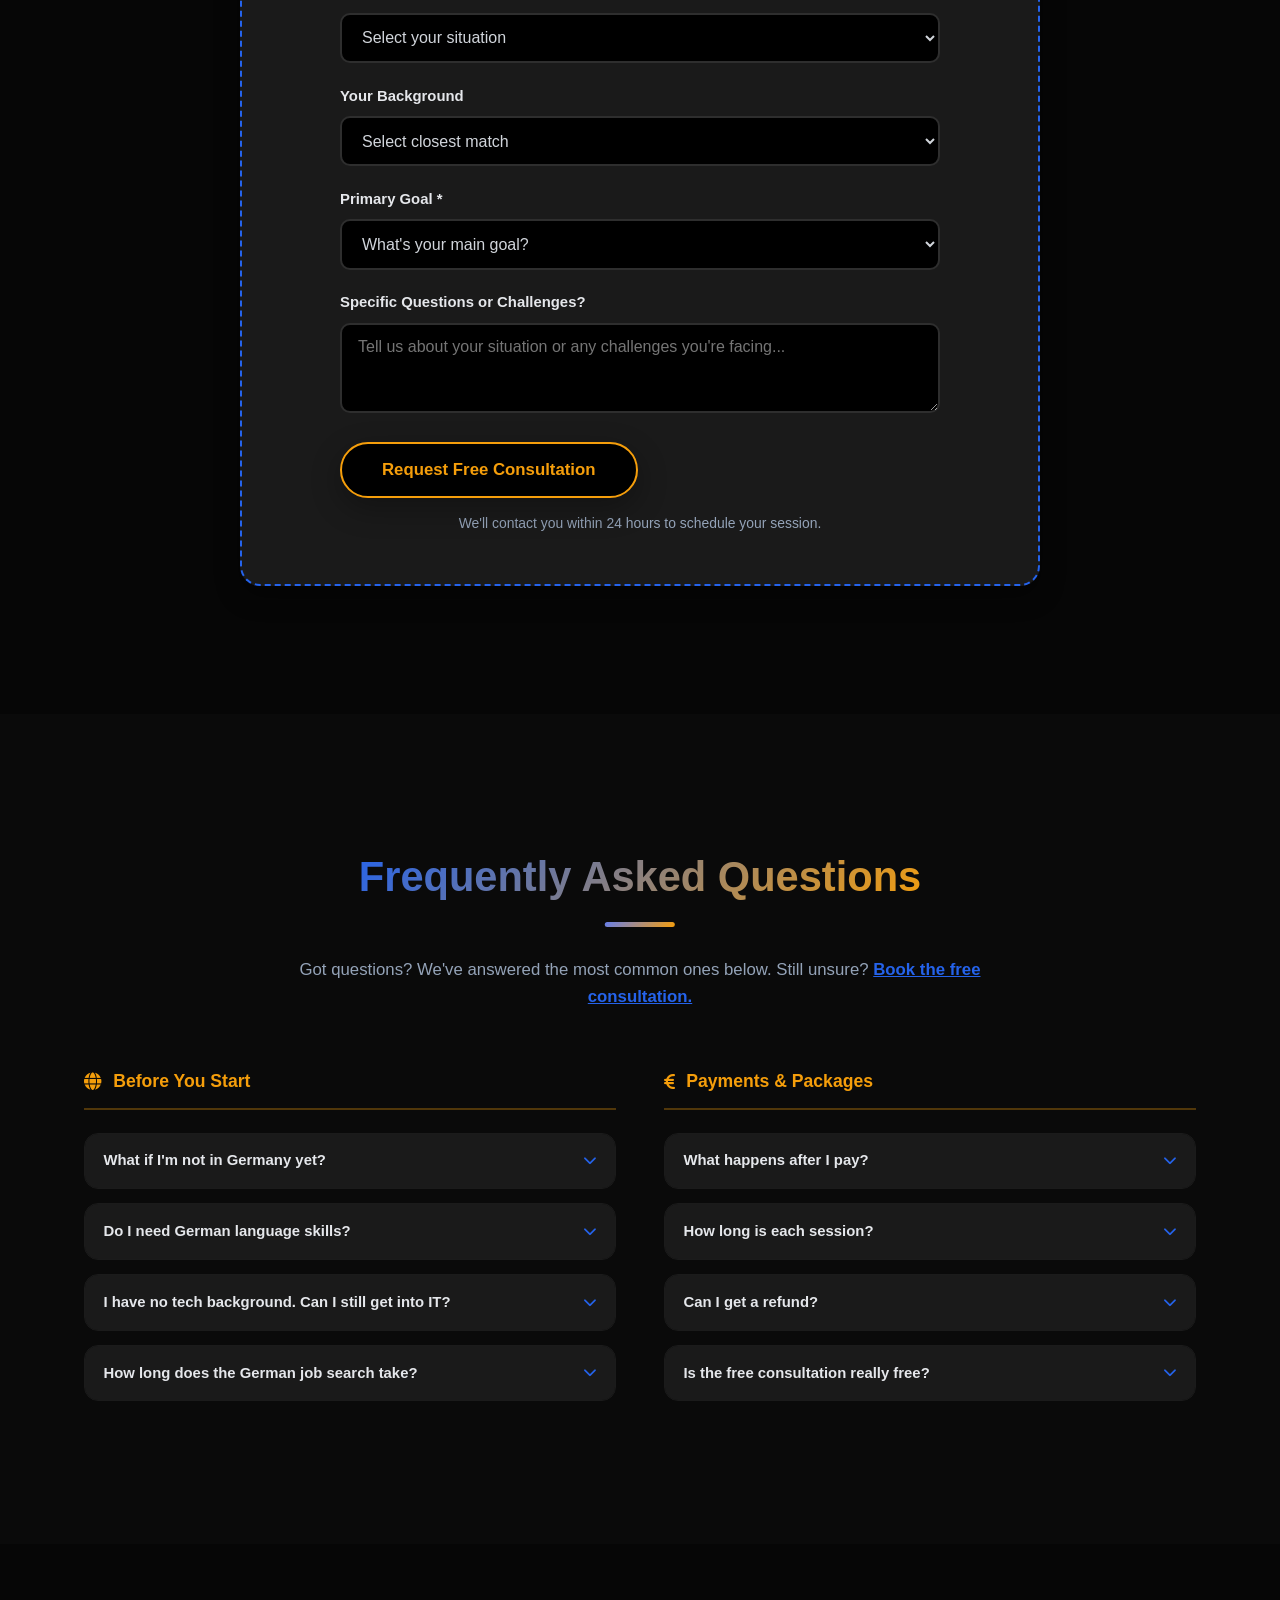
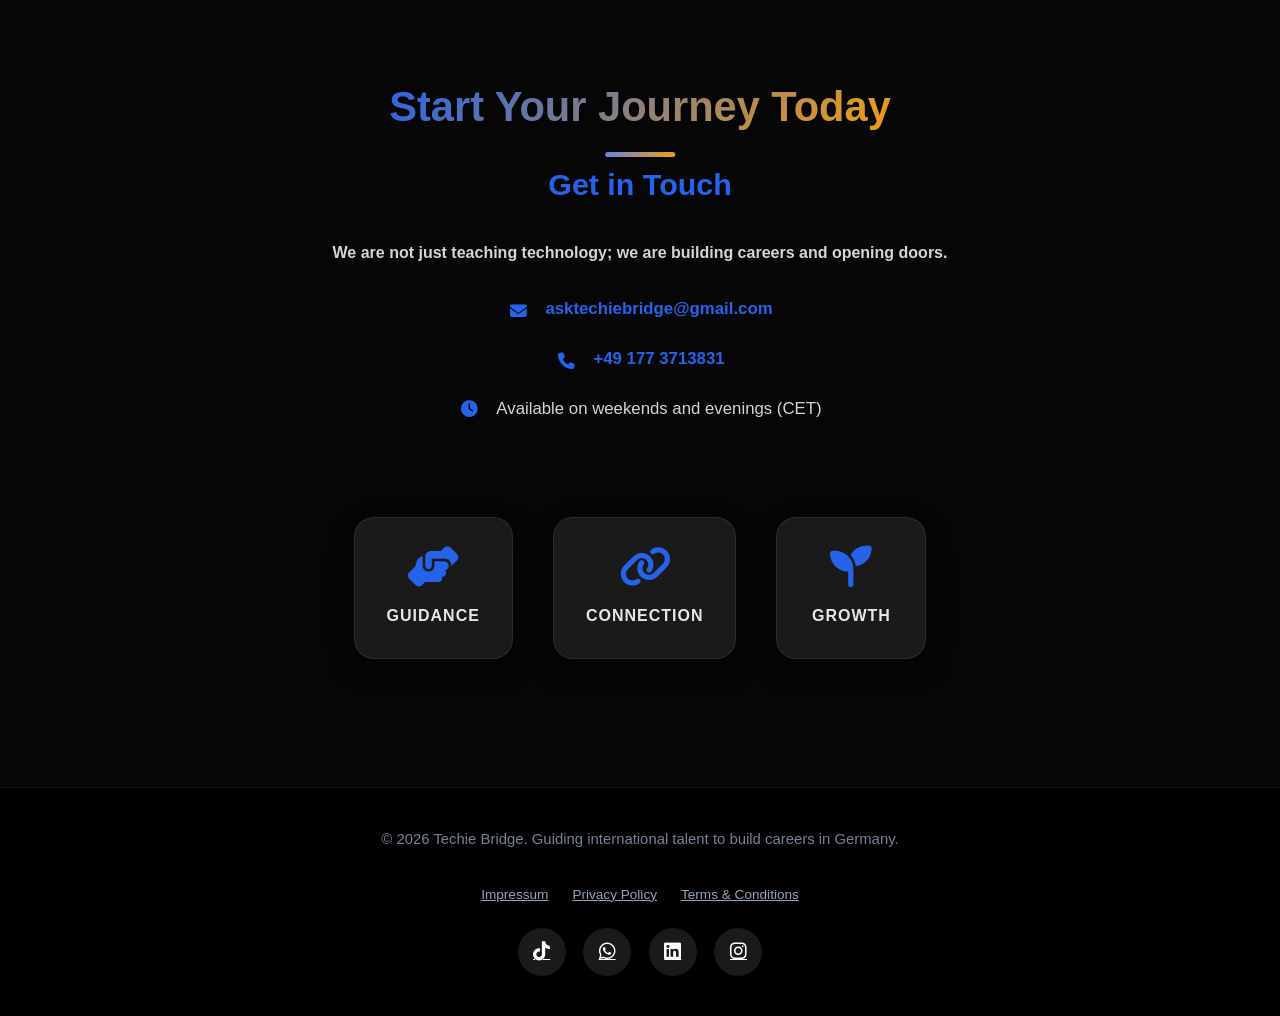
==== commit 131e9ac7: "Add files via upload" ====
--- a/index.html
+++ b/index.html
@@ -351,8 +351,8 @@
         <div class="about-content">
             <div class="about-text">
                 <h3 class="gt">Bridging Knowledge, Building Careers</h3>
-                <p><strong>Welcome. My name is Eric, and I understand your journey because I am on it.</strong></p>
-                <p>I moved from Nigeria to Germany with a dream to build a life in technology. I know firsthand the challenges of navigating a new education system, a different job market, and a unique culture—all while mastering a new language. I am currently a student of <em>Fachinformatik</em>, turning that dream into a certified skill set in Germany's renowned tech industry.</p>
+                <p><strong>Welcome. My name is Eric, and I understand your journey because I was once there.</strong></p>
+                <p>I moved from Nigeria to Germany with a dream to build a life in technology. I know firsthand the challenges of navigating a new education system, a different job market, and a unique culture—all while mastering a new language. I am now a <em>Fachinformatiker</em> in Germany's renowned tech industry.</p>
                 <p>But my goal is bigger than my own success. I see a powerful opportunity to build a bridge.</p>
                 <h4>Our Vision: Empowering International Tech Talent</h4>
                 <p>Techie Bridge exists to empower international talent—whether arriving from abroad or already navigating life in Germany—to build successful tech careers in Europe's strongest market.</p>
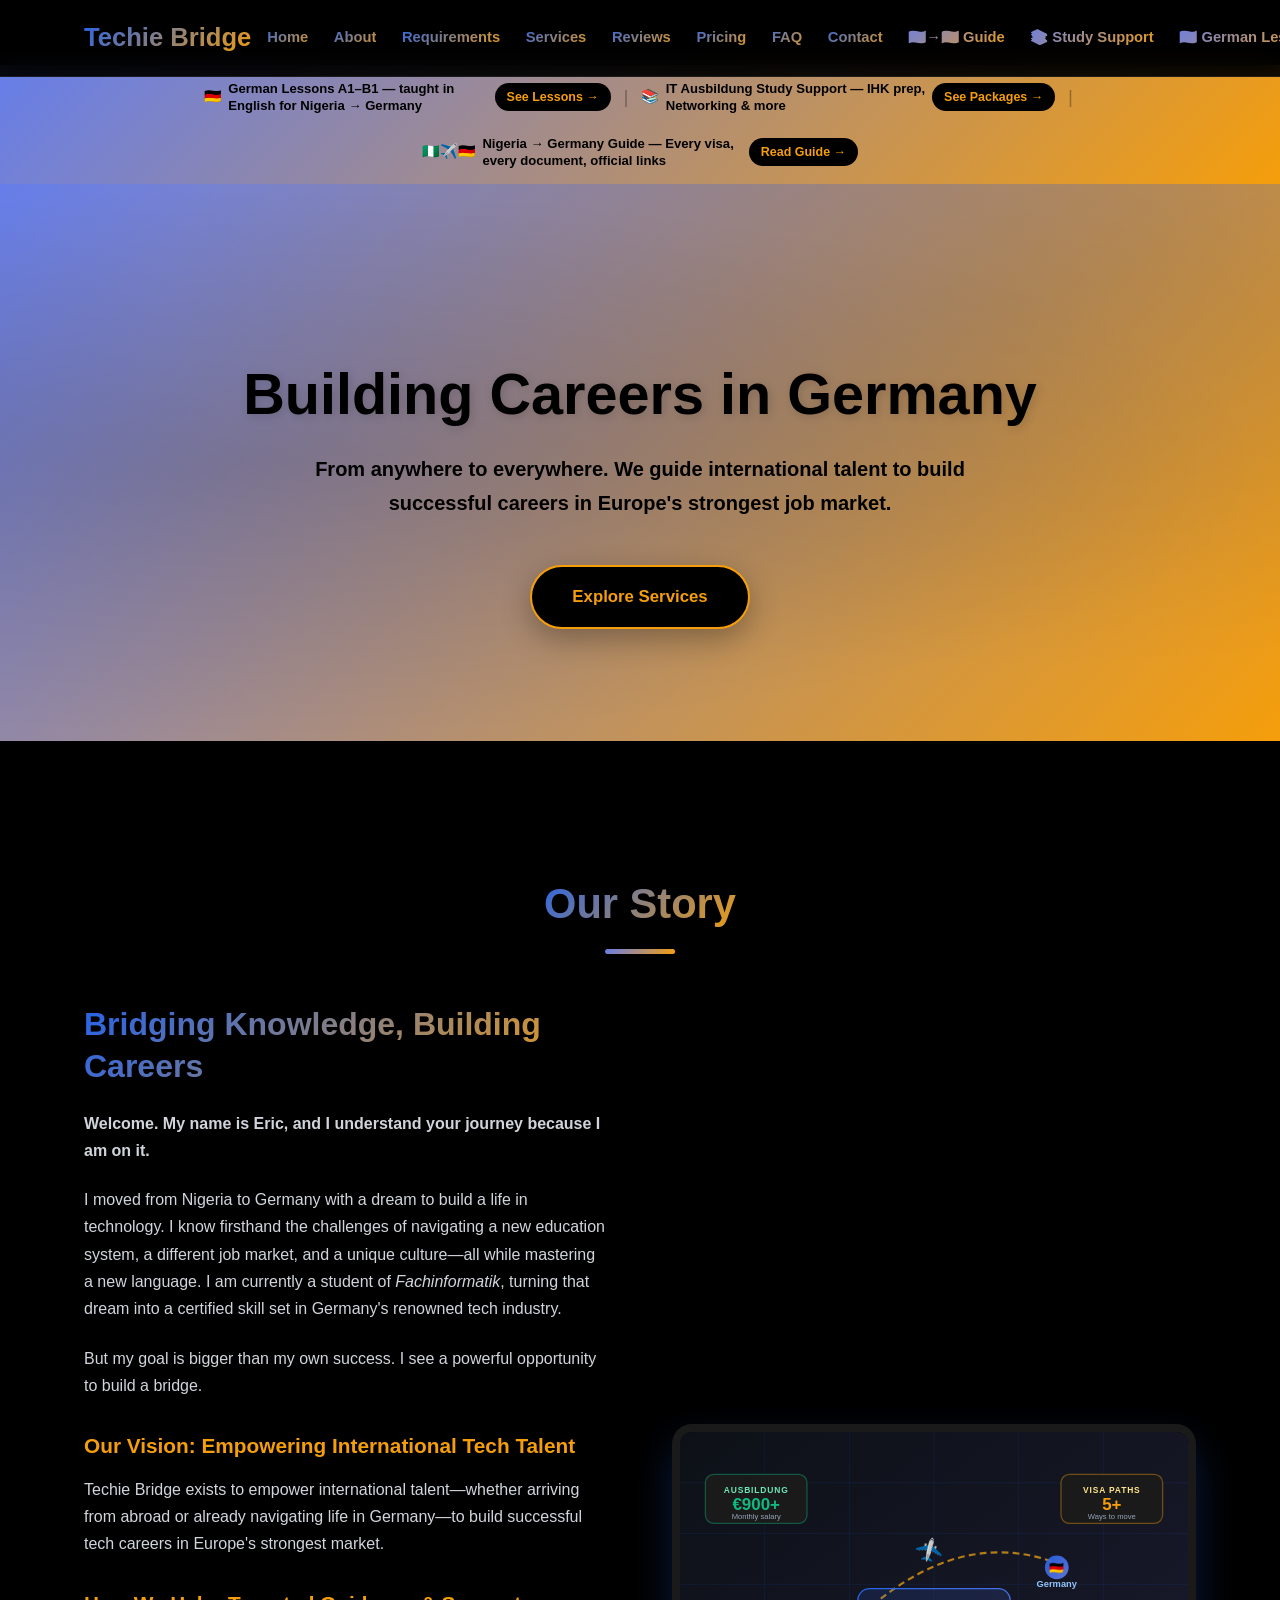
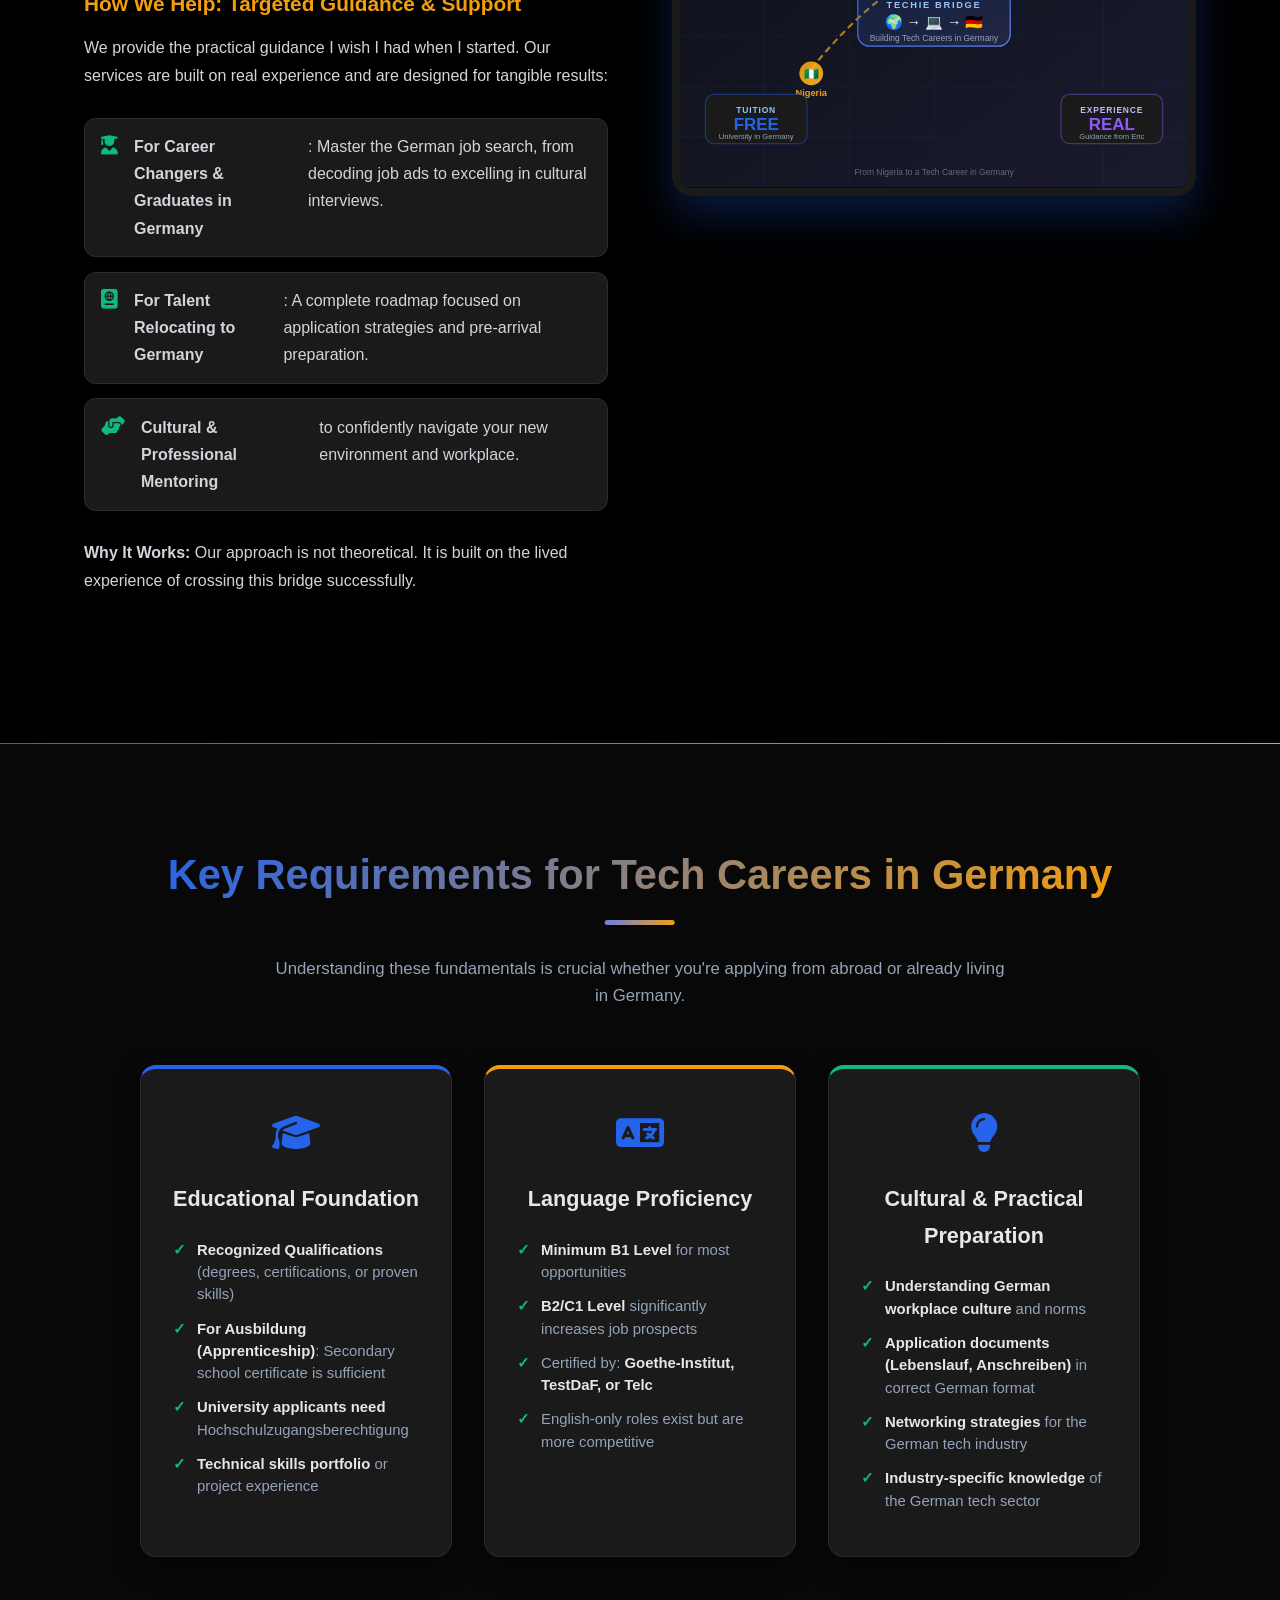
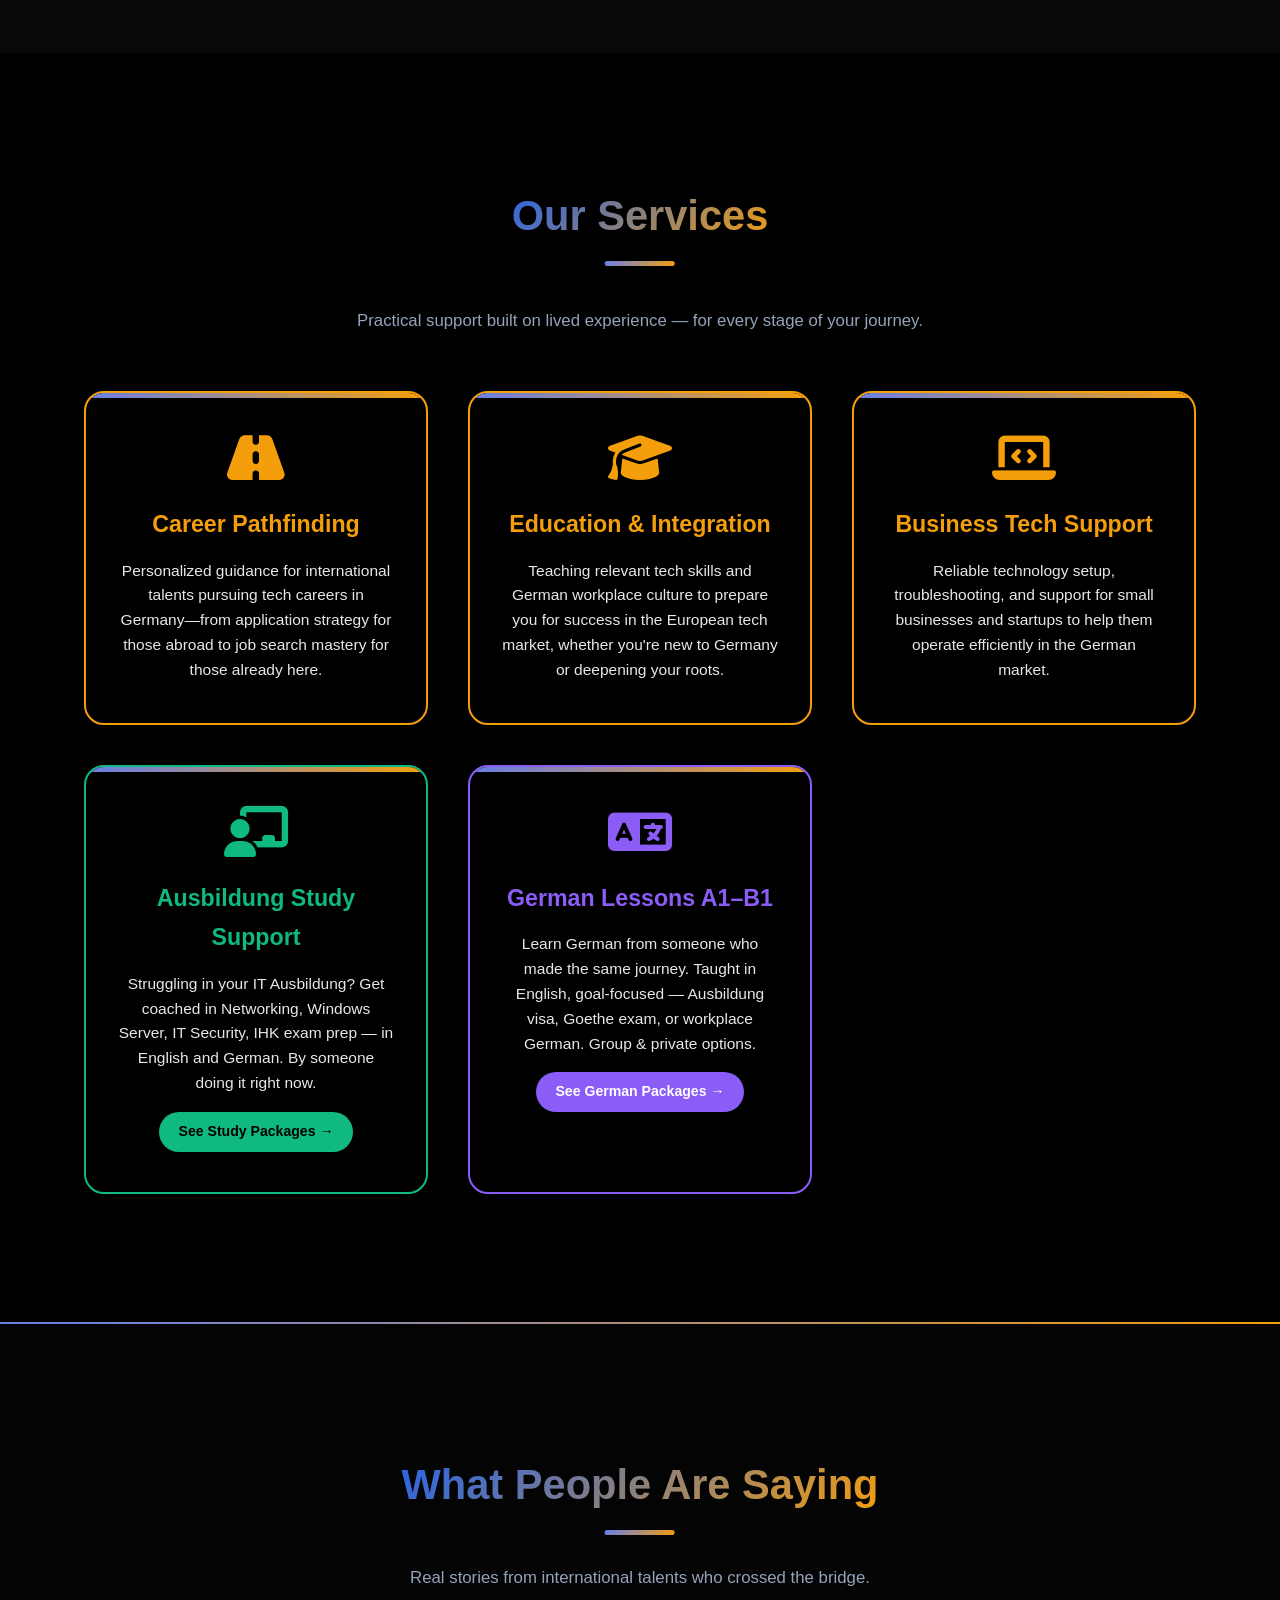
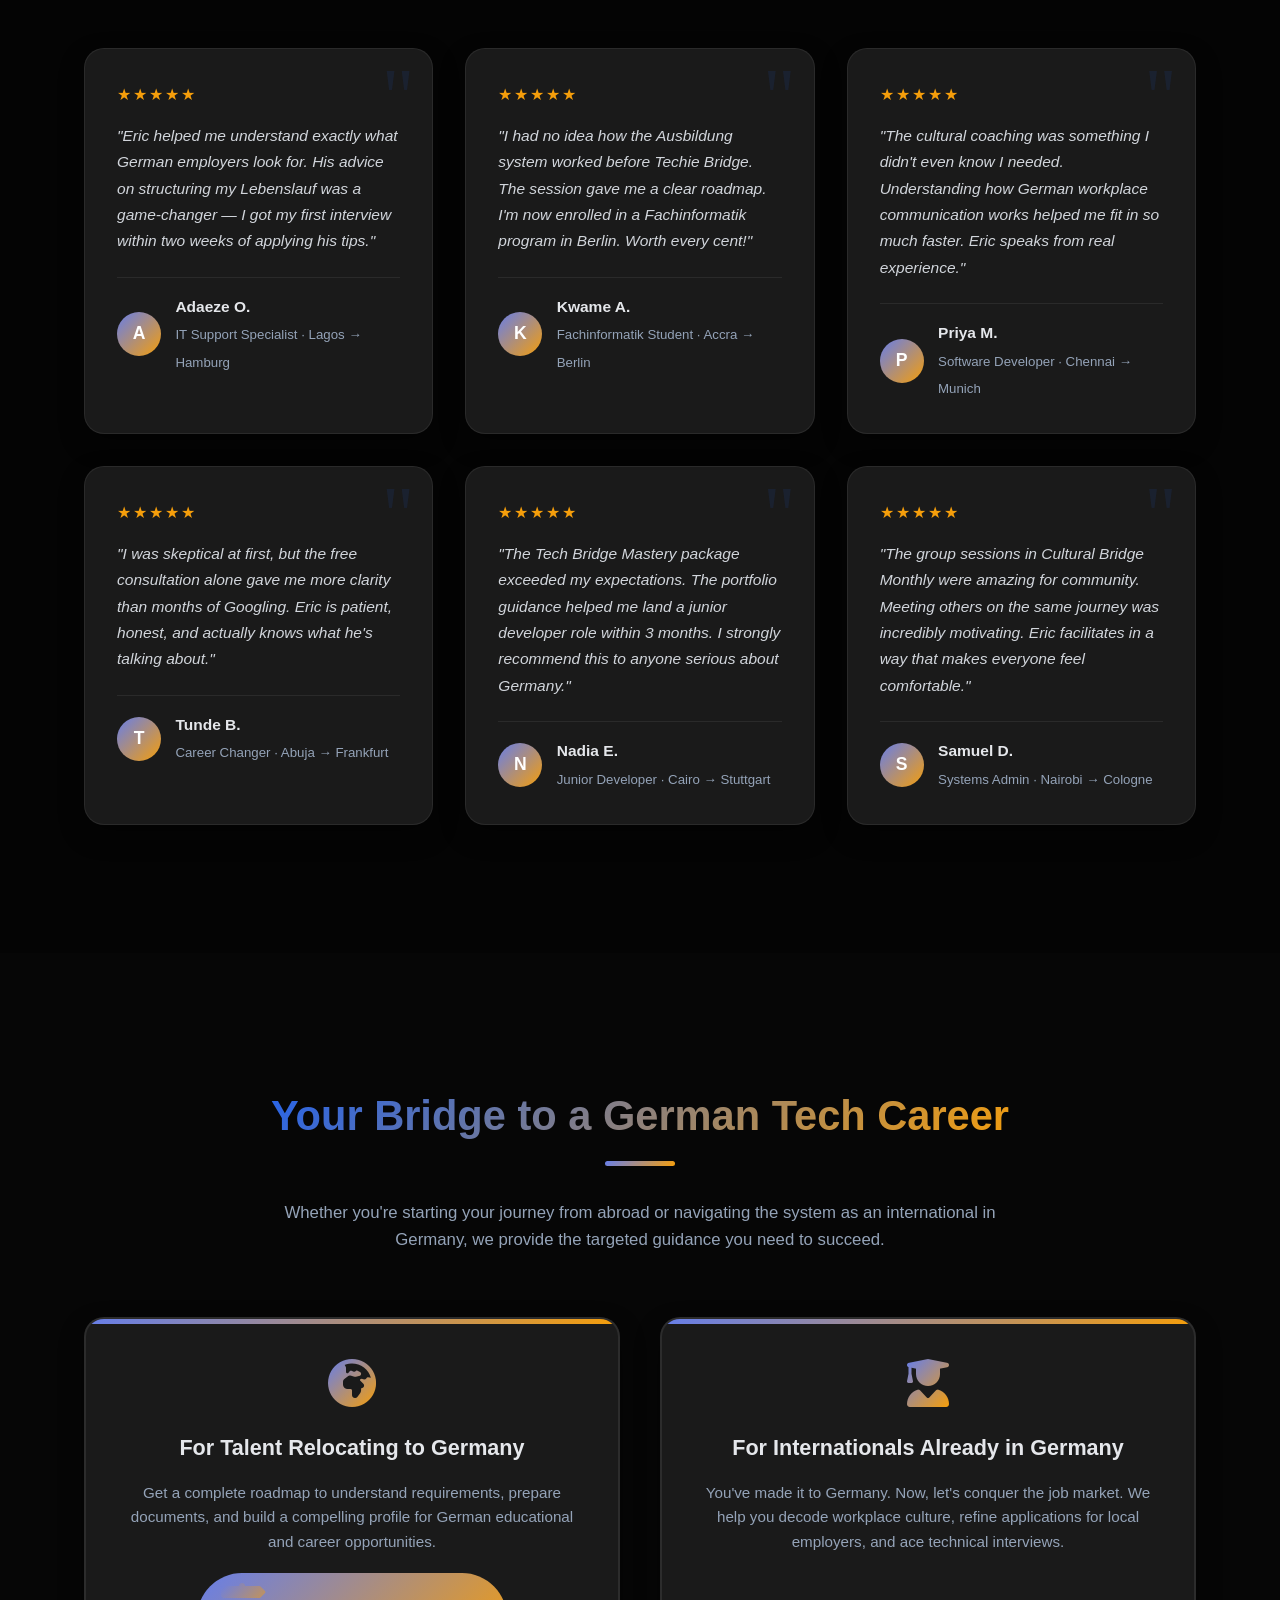
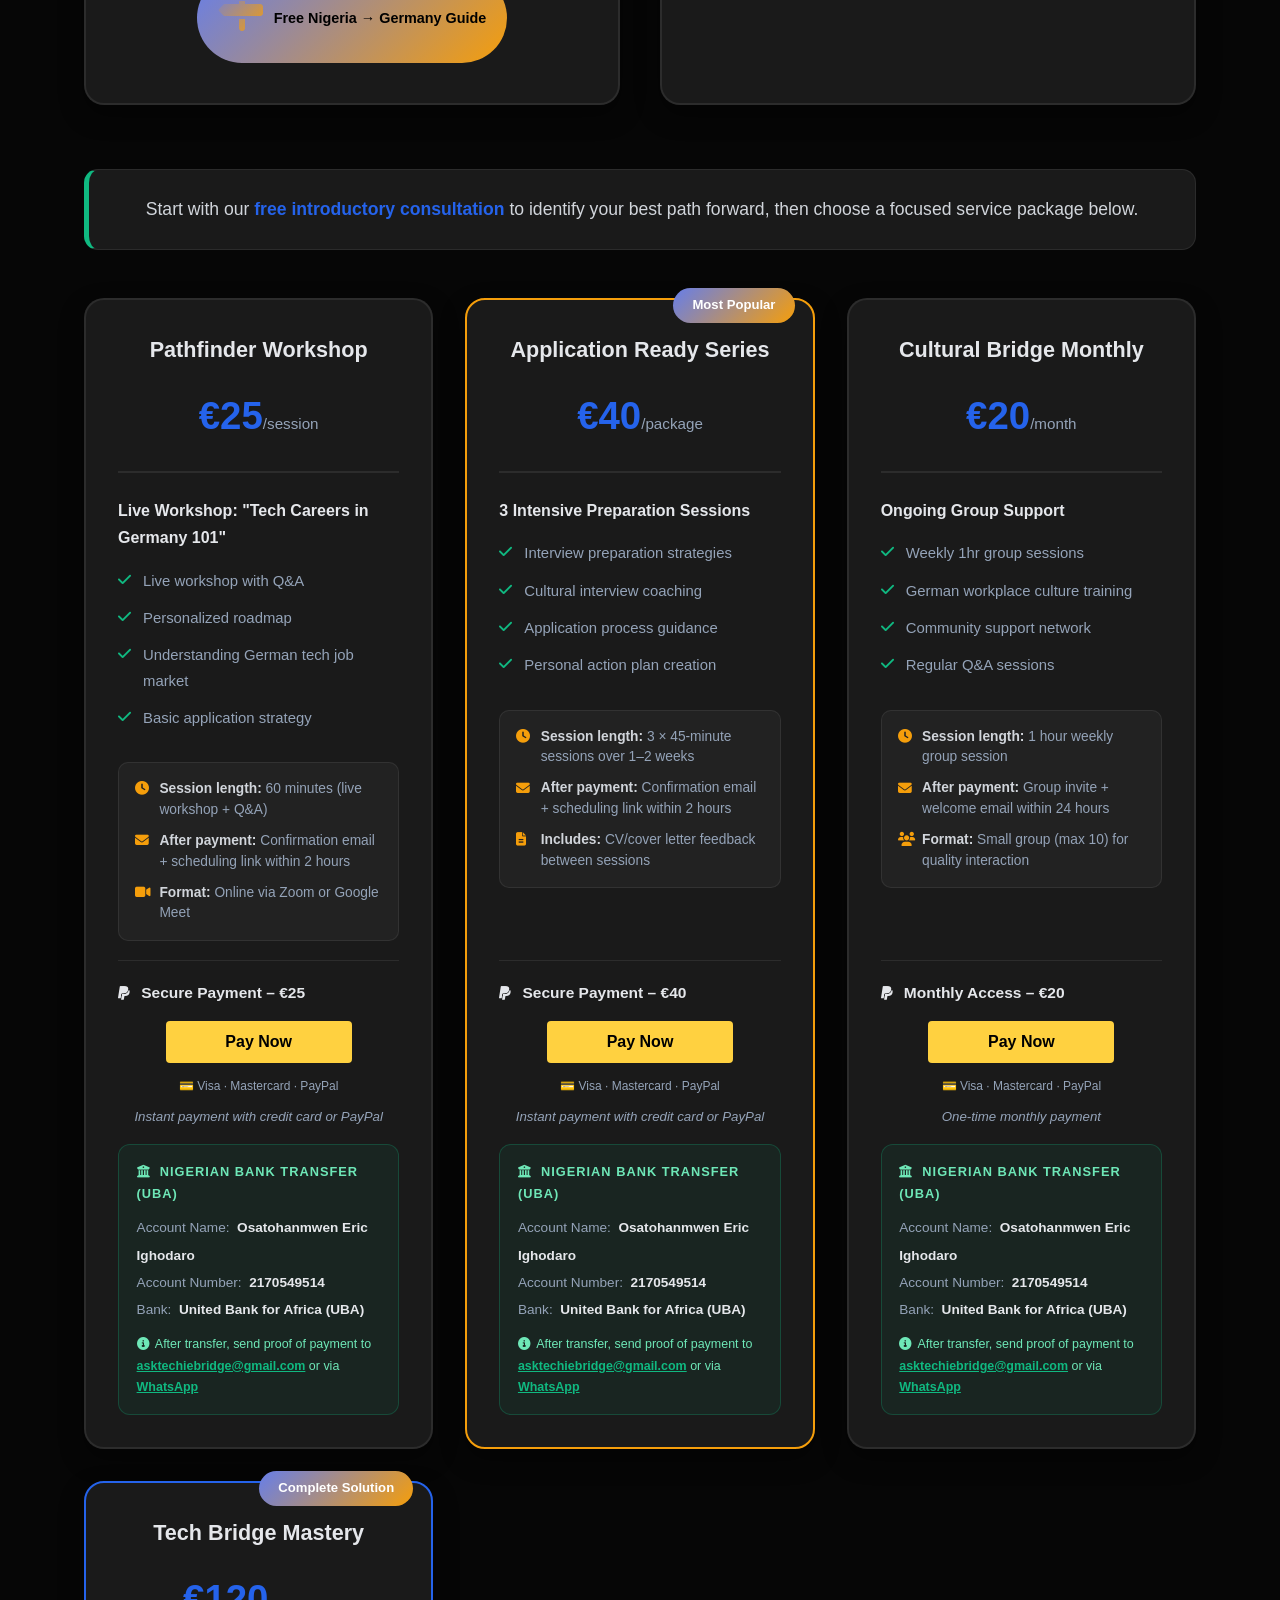
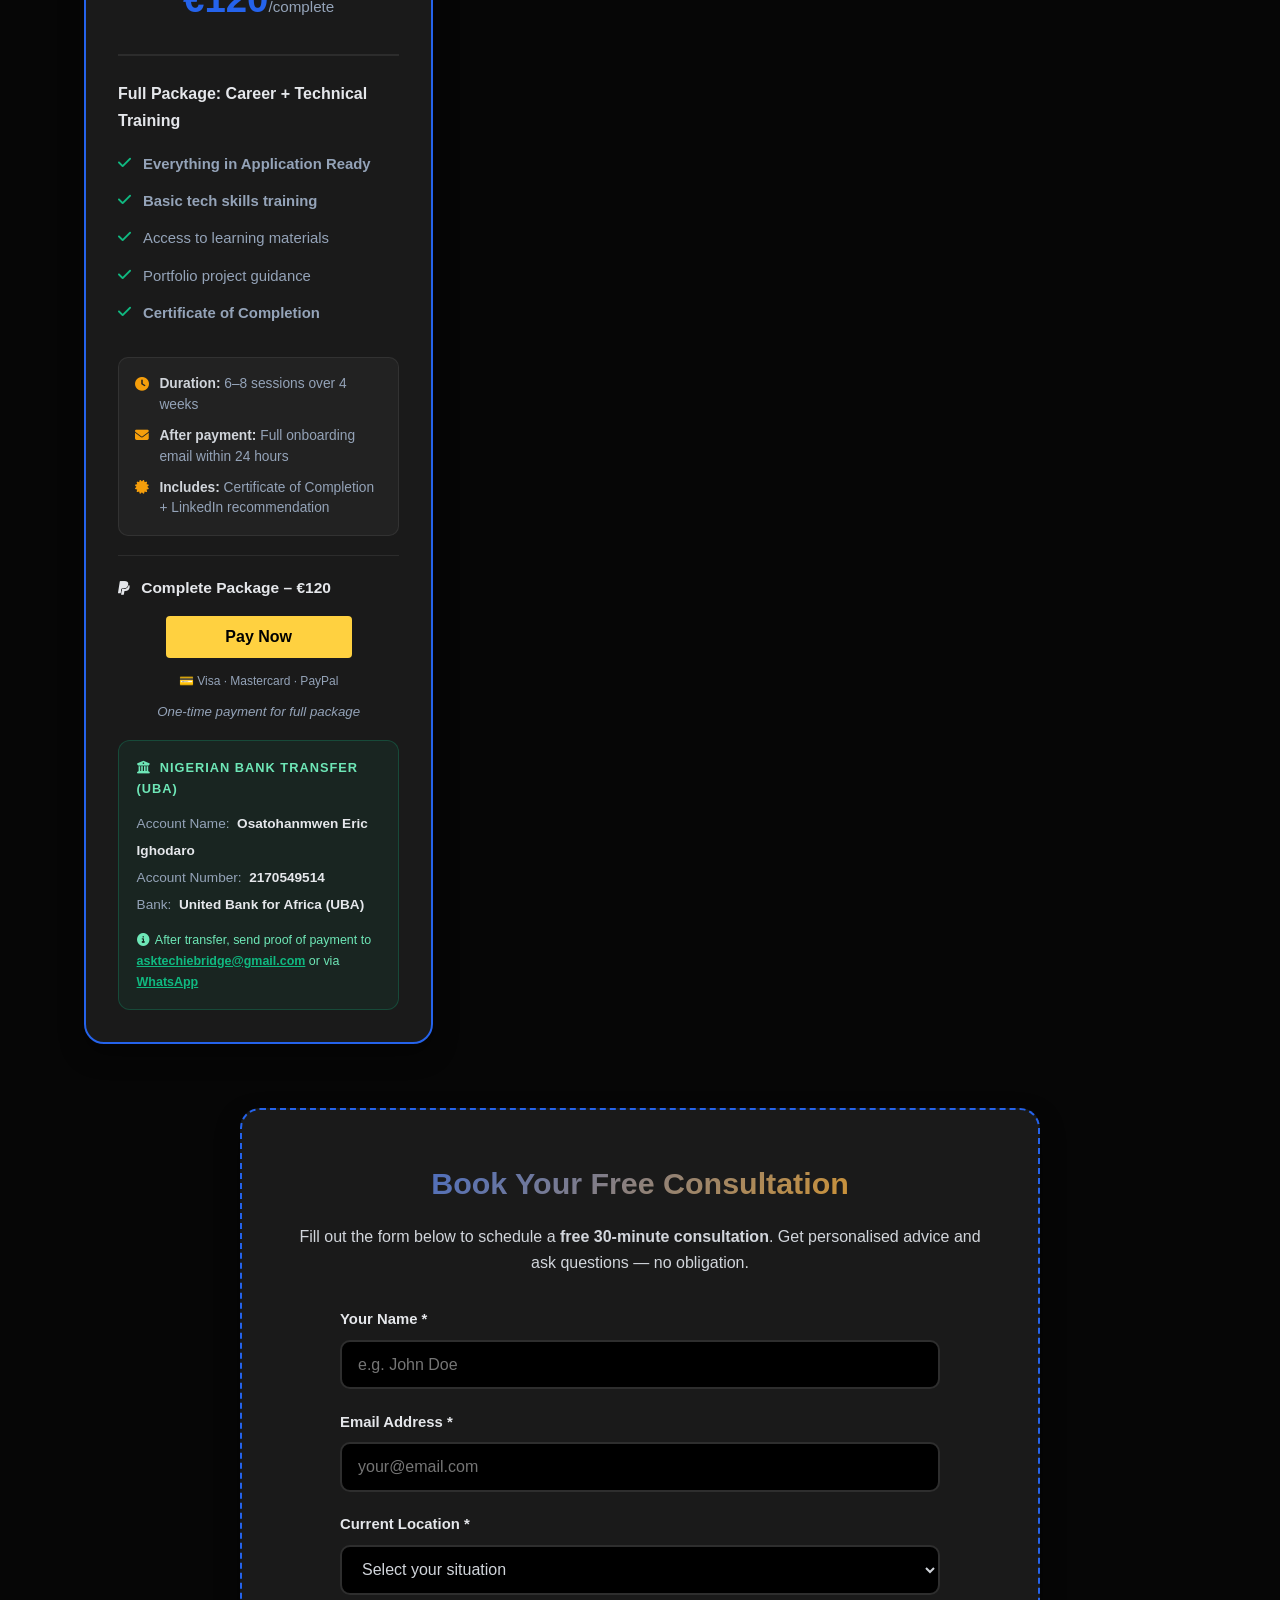
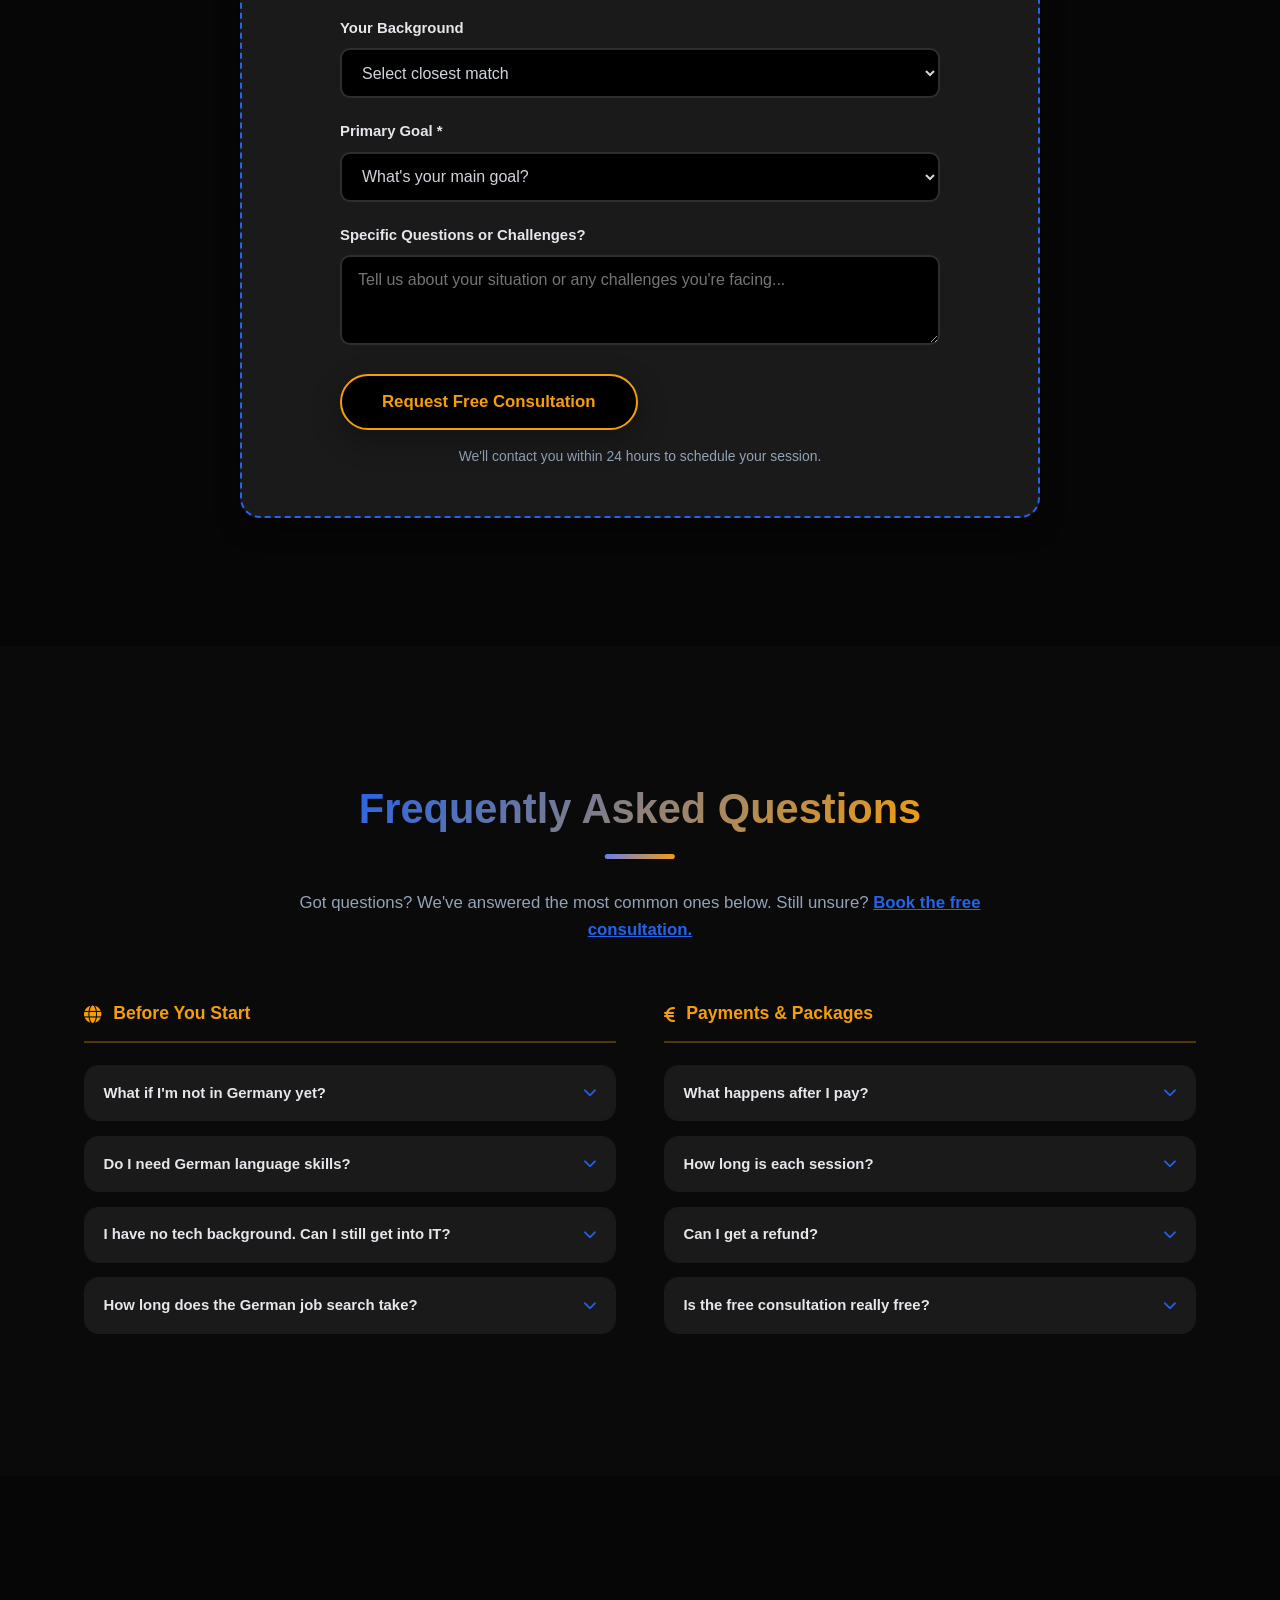
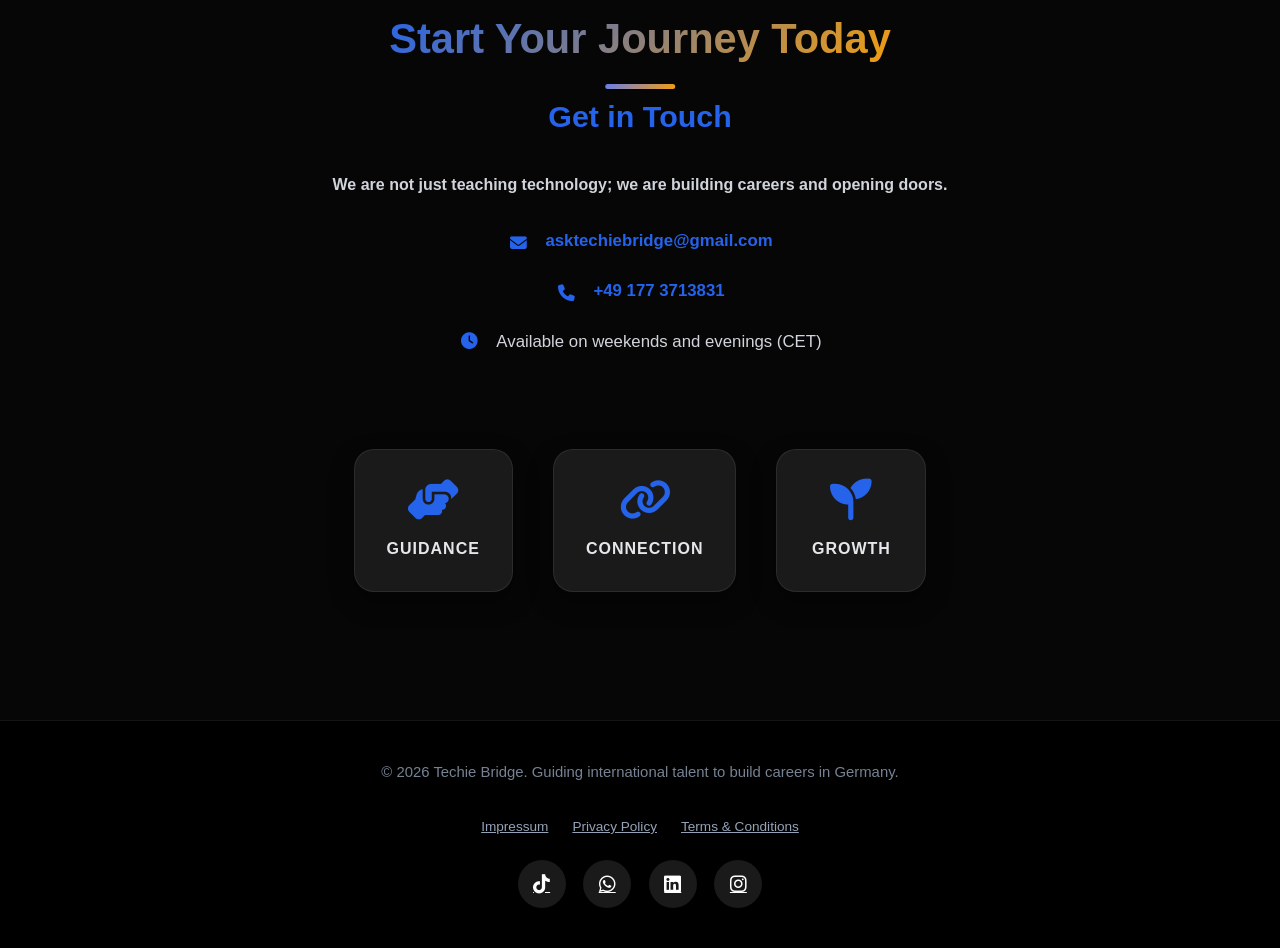
==== commit a9c84731: "Add files via upload" ====
--- a/index.html
+++ b/index.html
@@ -351,8 +351,8 @@
         <div class="about-content">
             <div class="about-text">
                 <h3 class="gt">Bridging Knowledge, Building Careers</h3>
-                <p><strong>Welcome. My name is Eric, and I understand your journey because I was once there.</strong></p>
-                <p>I moved from Nigeria to Germany with a dream to build a life in technology. I know firsthand the challenges of navigating a new education system, a different job market, and a unique culture—all while mastering a new language. I am now a <em>Fachinformatiker</em> in Germany's renowned tech industry.</p>
+                <p><strong>Welcome. My name is Eric, and I understand your journey because I am on it.</strong></p>
+                <p>I moved from Nigeria to Germany with a dream to build a life in technology. I know firsthand the challenges of navigating a new education system, a different job market, and a unique culture—all while mastering a new language. I am currently a student of <em>Fachinformatik</em>, turning that dream into a certified skill set in Germany's renowned tech industry.</p>
                 <p>But my goal is bigger than my own success. I see a powerful opportunity to build a bridge.</p>
                 <h4>Our Vision: Empowering International Tech Talent</h4>
                 <p>Techie Bridge exists to empower international talent—whether arriving from abroad or already navigating life in Germany—to build successful tech careers in Europe's strongest market.</p>
@@ -530,8 +530,7 @@
         <div class="price-grid">
             <!-- Package 1 -->
             <div class="pc" id="pathfinder">
-                <div class="pc-hdr"><h3>Pathfinder Workshop</h3><div class="price-num">€25<span> per session</span></div>
-                        <div style="font-size:.95rem;font-weight:700;color:#10b981;margin-bottom:.5rem">₦100,000 <span style="font-size:.8rem;font-weight:400;color:#94a3b8">per session</span></div></div>
+                <div class="pc-hdr"><h3>Pathfinder Workshop</h3><div class="price-num">€25<span>/session</span></div></div>
                 <div class="pc-body">
                     <p><strong>Live Workshop: "Tech Careers in Germany 101"</strong></p>
                     <ul>
@@ -566,8 +565,7 @@
             <!-- Package 2 -->
             <div class="pc feat" id="application-ready">
                 <div class="badge">Most Popular</div>
-                <div class="pc-hdr"><h3>Application Ready Series</h3><div class="price-num">€40<span> per package</span></div>
-                        <div style="font-size:.95rem;font-weight:700;color:#10b981;margin-bottom:.5rem">₦60,000 <span style="font-size:.8rem;font-weight:400;color:#94a3b8">per package</span></div></div>
+                <div class="pc-hdr"><h3>Application Ready Series</h3><div class="price-num">€40<span>/package</span></div></div>
                 <div class="pc-body">
                     <p><strong>3 Intensive Preparation Sessions</strong></p>
                     <ul>
@@ -601,8 +599,7 @@
             </div>
             <!-- Package 3 -->
             <div class="pc" id="study-support">
-                <div class="pc-hdr"><h3>Cultural Bridge Monthly</h3><div class="price-num">€20<span> per month</span></div>
-                        <div style="font-size:.95rem;font-weight:700;color:#10b981;margin-bottom:.5rem">₦30,000 <span style="font-size:.8rem;font-weight:400;color:#94a3b8">per month</span></div></div>
+                <div class="pc-hdr"><h3>Cultural Bridge Monthly</h3><div class="price-num">€20<span>/month</span></div></div>
                 <div class="pc-body">
                     <p><strong>Ongoing Group Support</strong></p>
                     <ul>
@@ -637,8 +634,7 @@
             <!-- Package 4 -->
             <div class="pc prem" id="mastery">
                 <div class="badge">Complete Solution</div>
-                <div class="pc-hdr"><h3>Tech Bridge Mastery</h3><div class="price-num">€120<span> complete</span></div>
-                        <div style="font-size:.95rem;font-weight:700;color:#10b981;margin-bottom:.5rem">₦180,000 <span style="font-size:.8rem;font-weight:400;color:#94a3b8">complete</span></div></div>
+                <div class="pc-hdr"><h3>Tech Bridge Mastery</h3><div class="price-num">€120<span>/complete</span></div></div>
                 <div class="pc-body">
                     <p><strong>Full Package: Career + Technical Training</strong></p>
                     <ul>
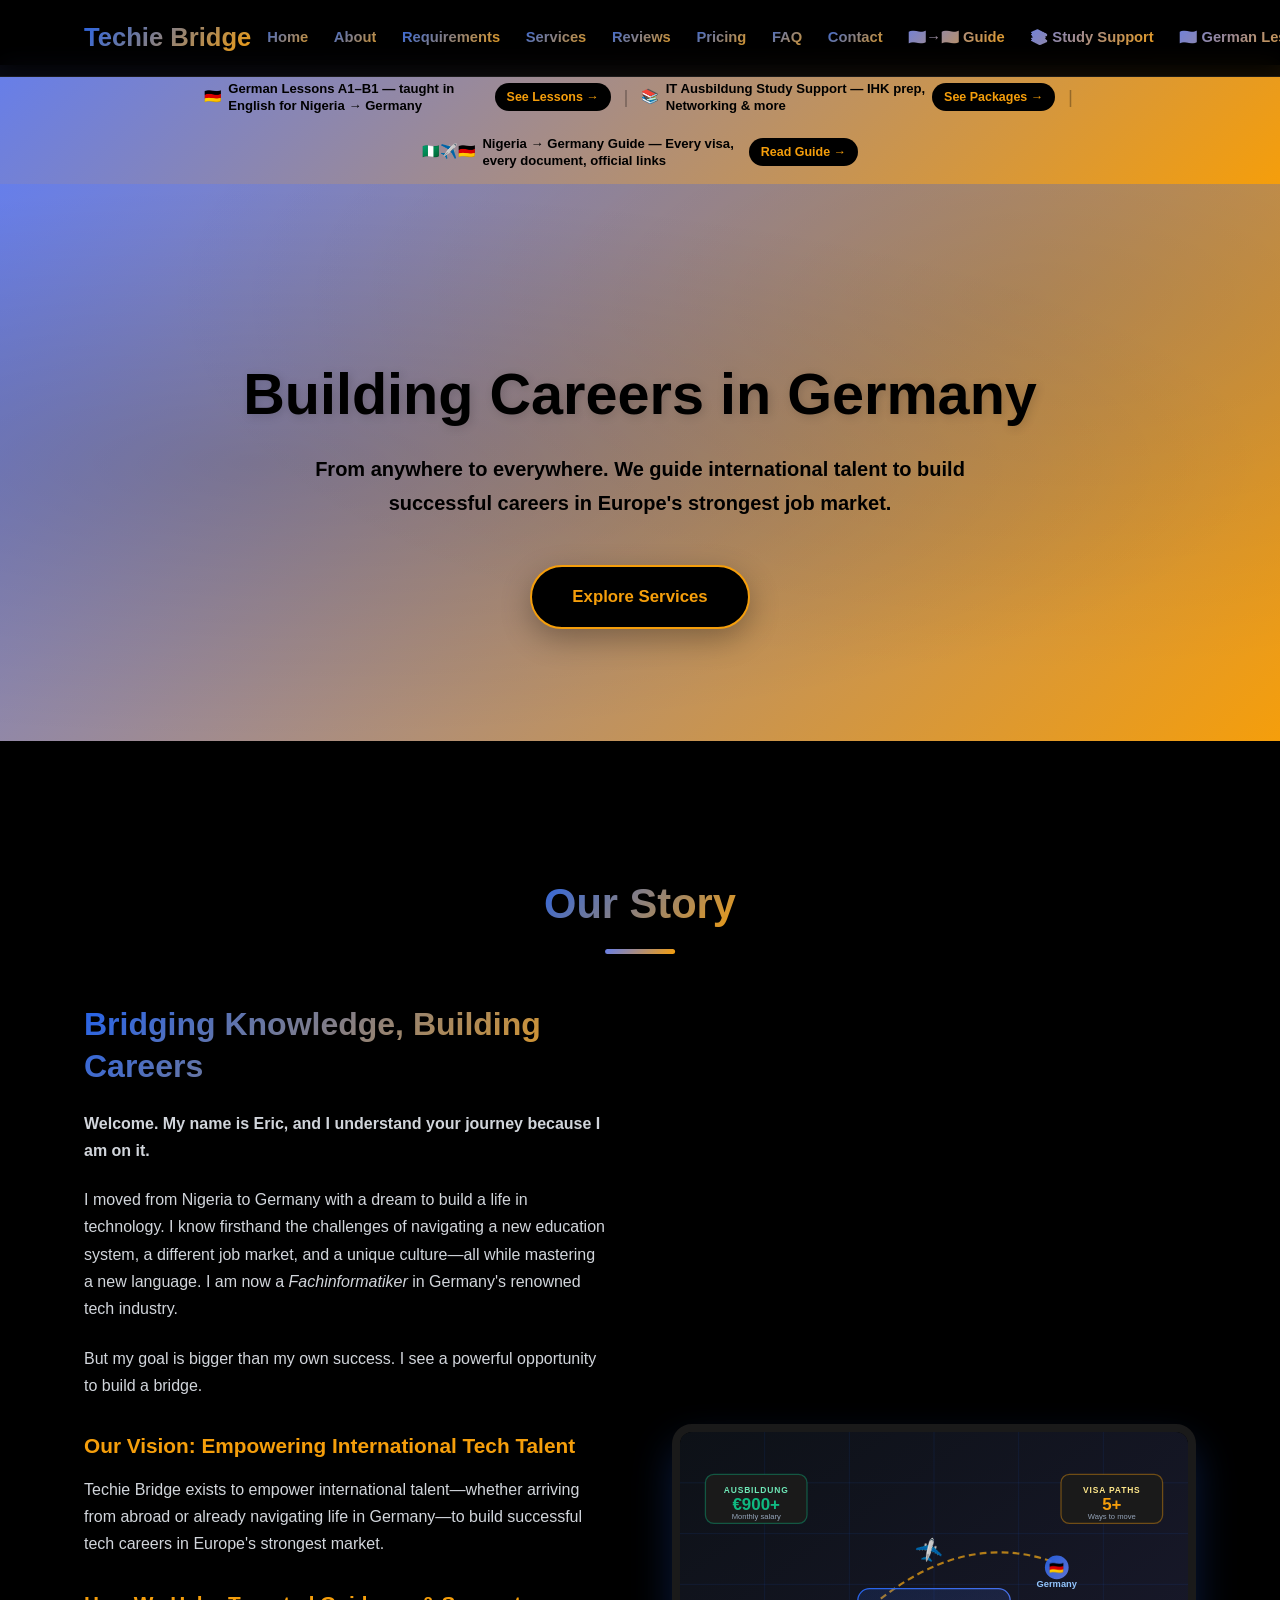
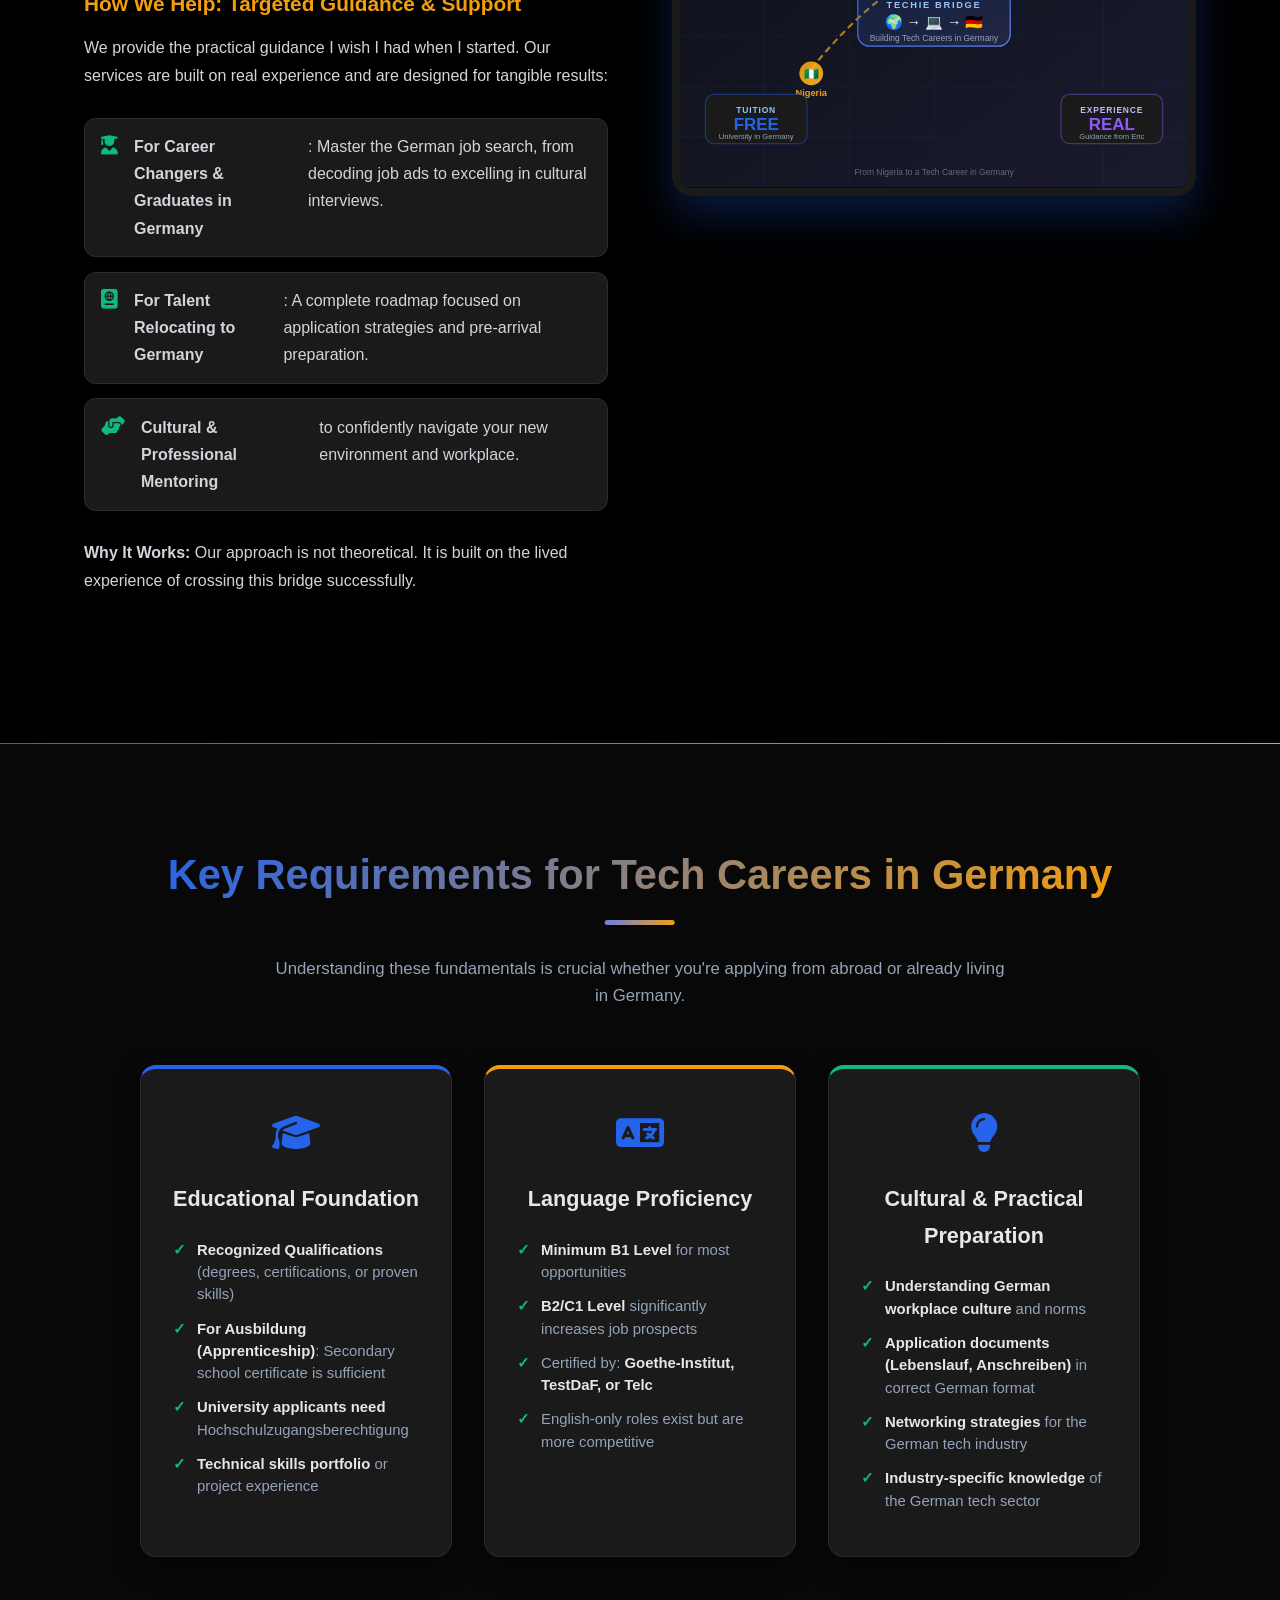
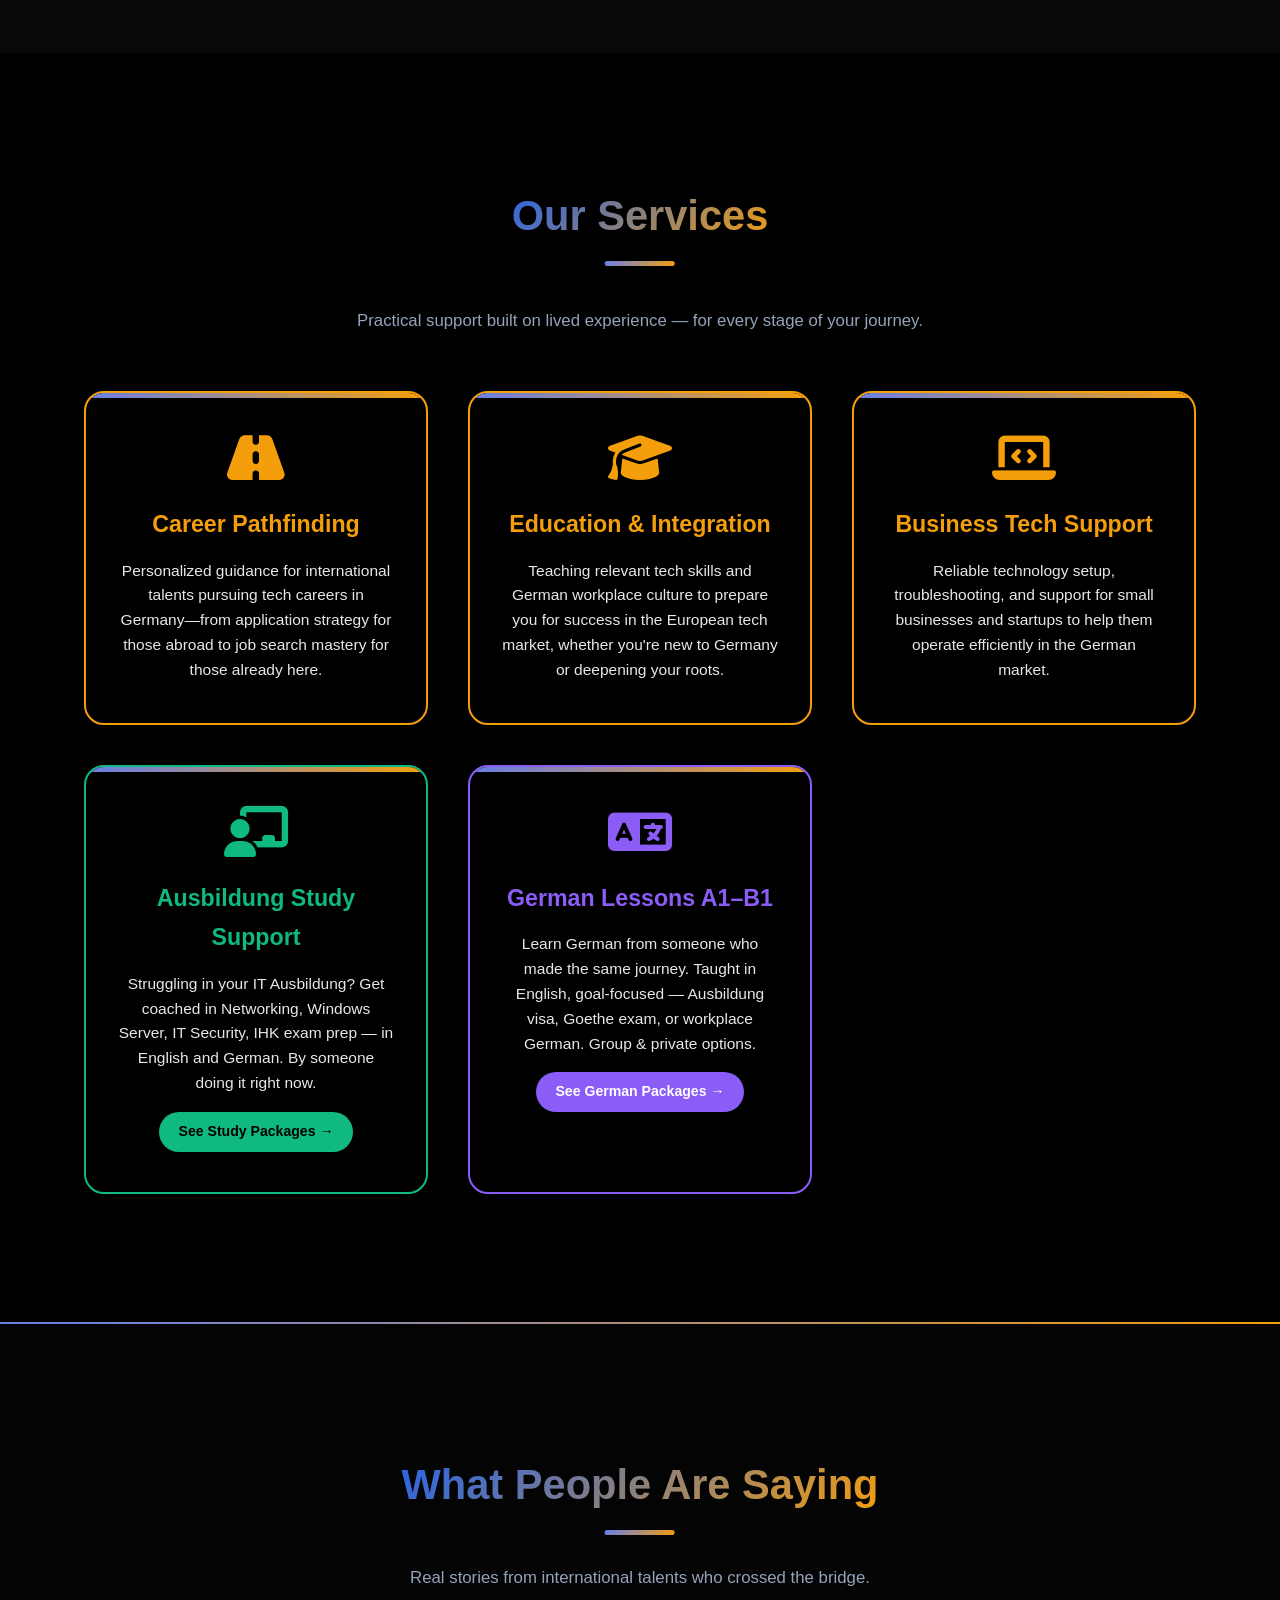
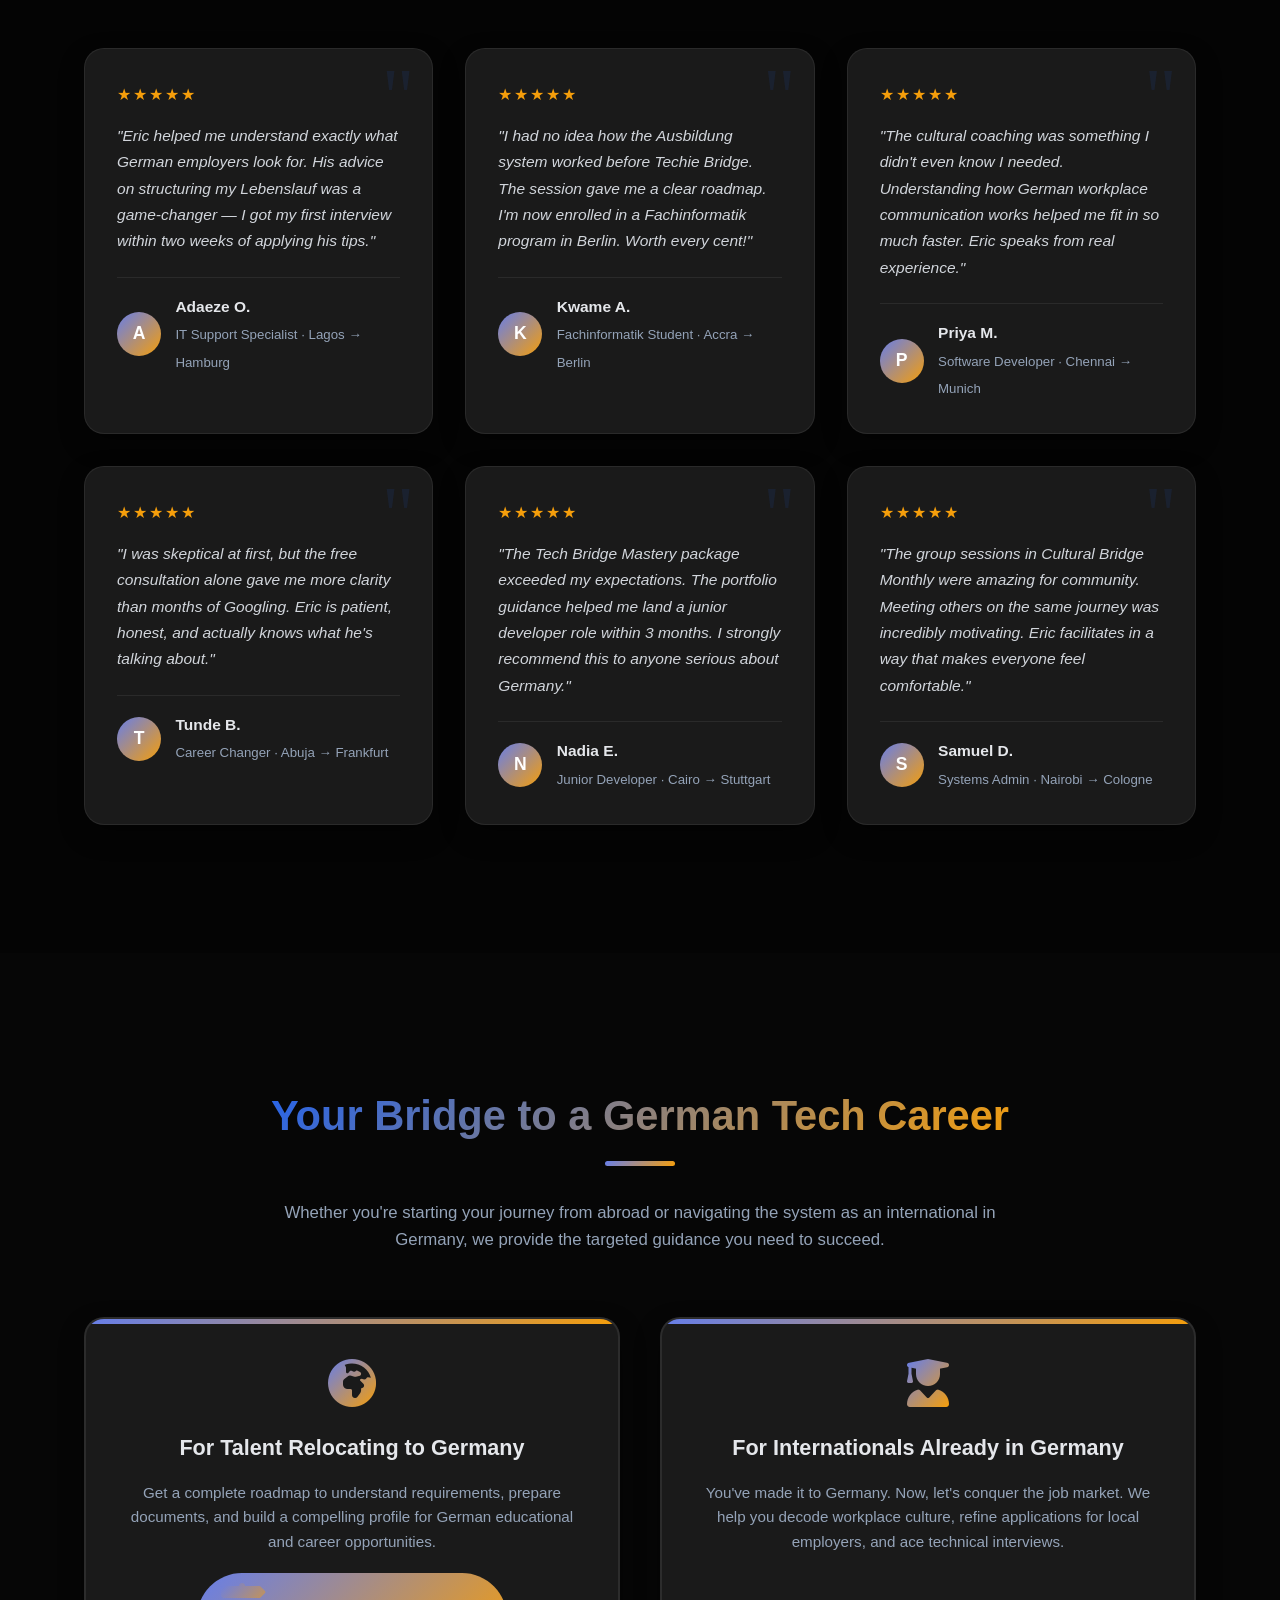
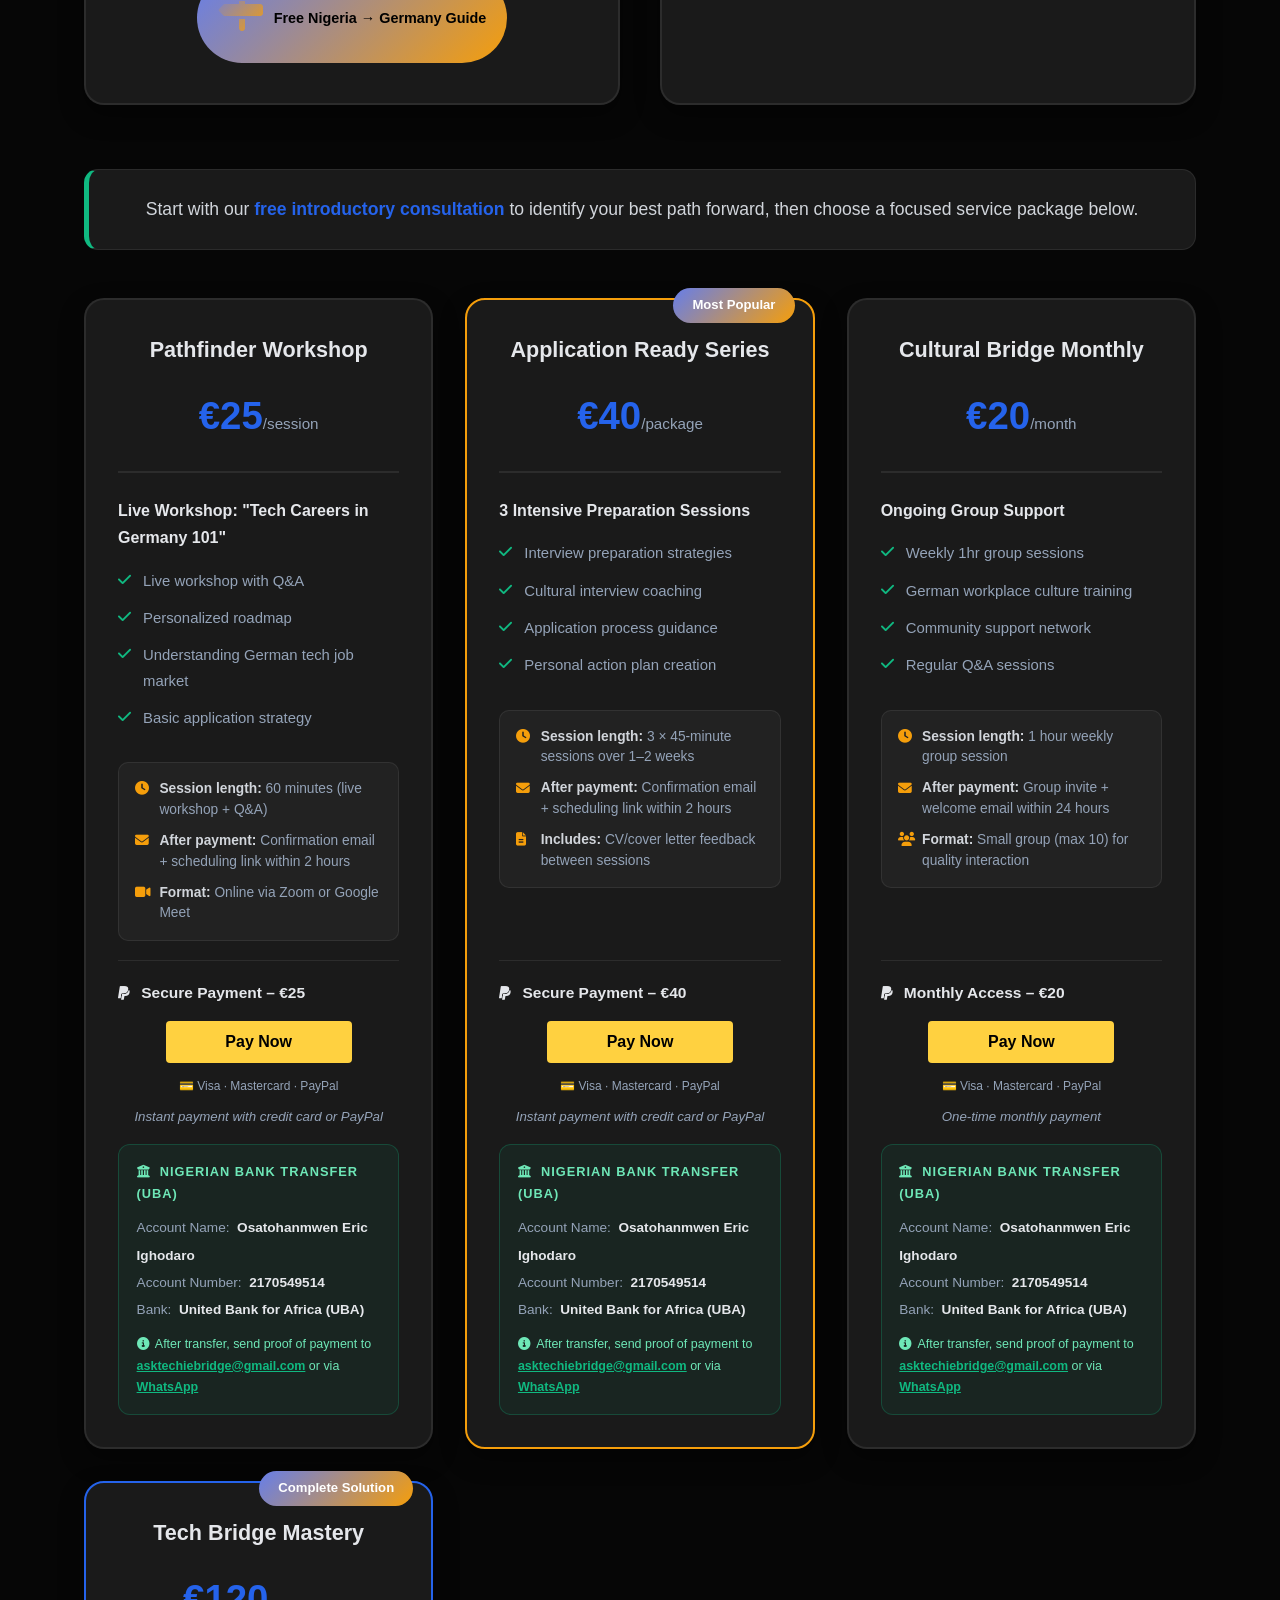
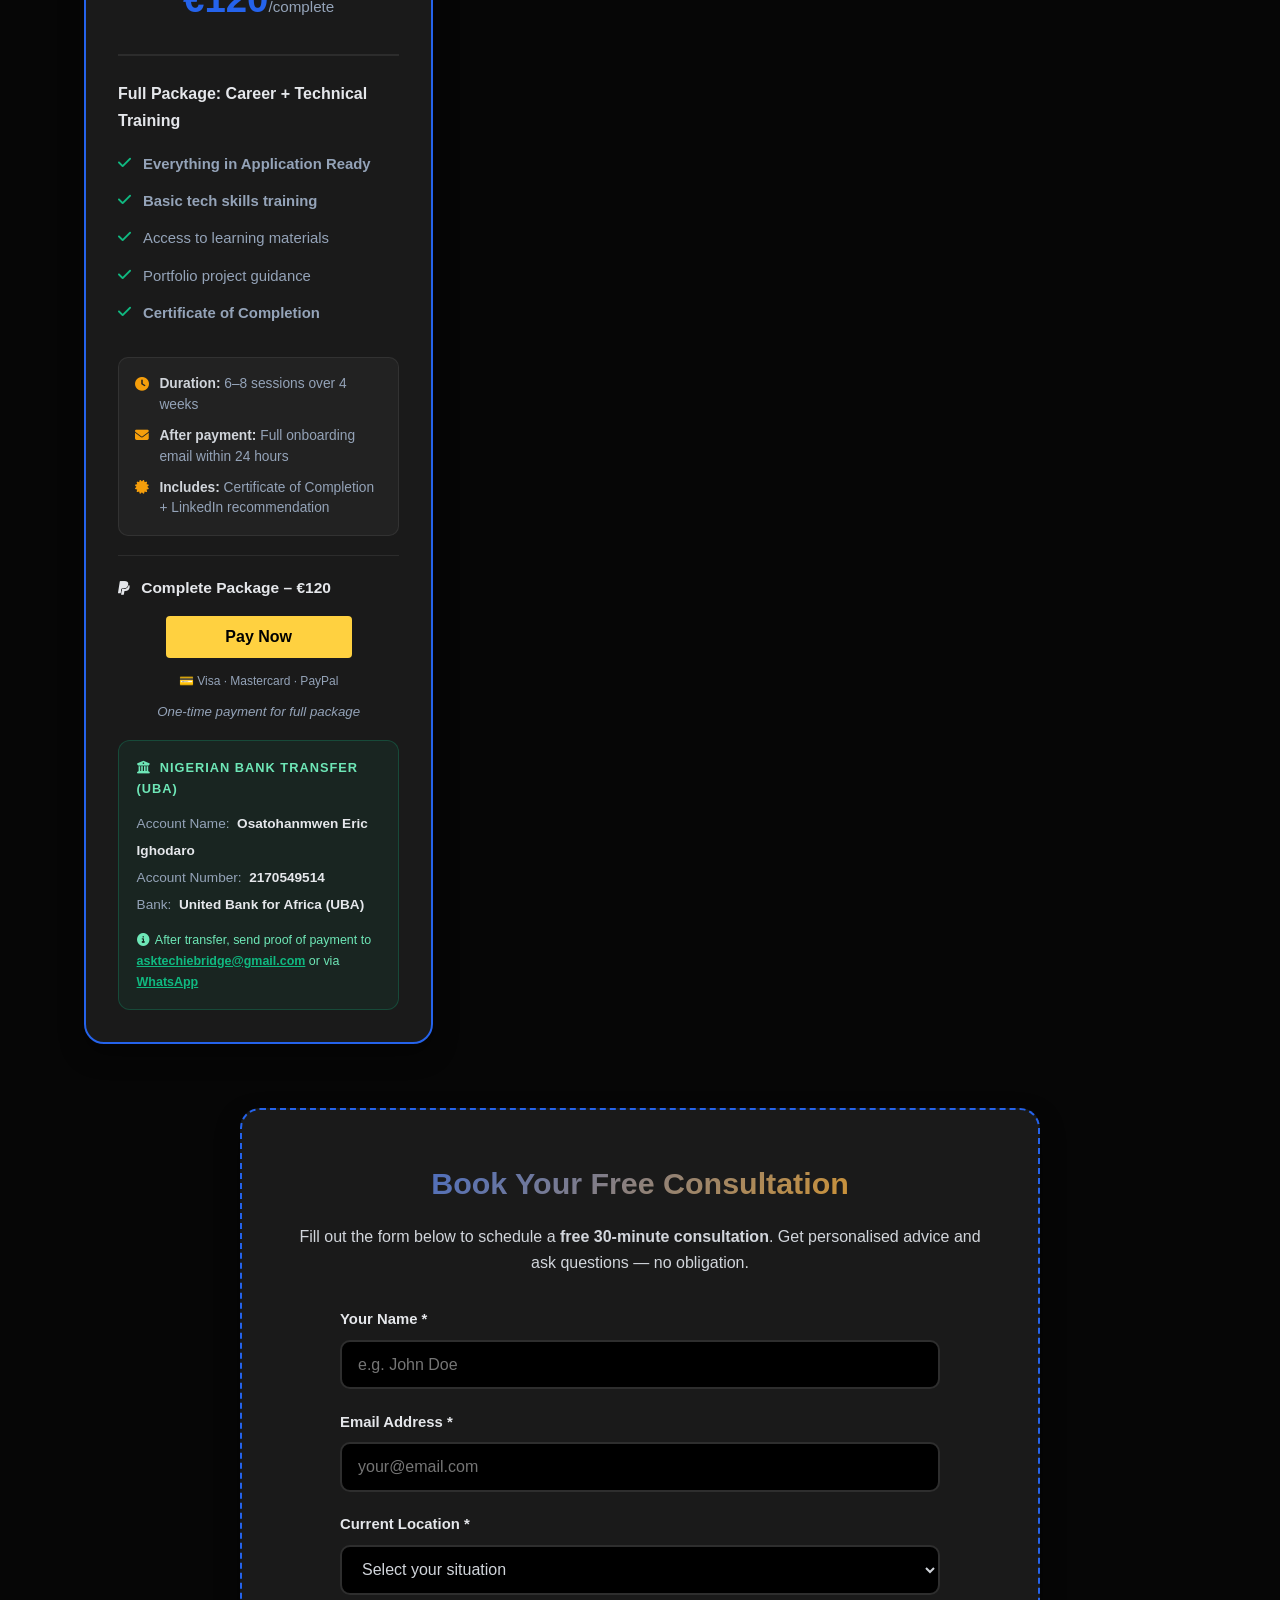
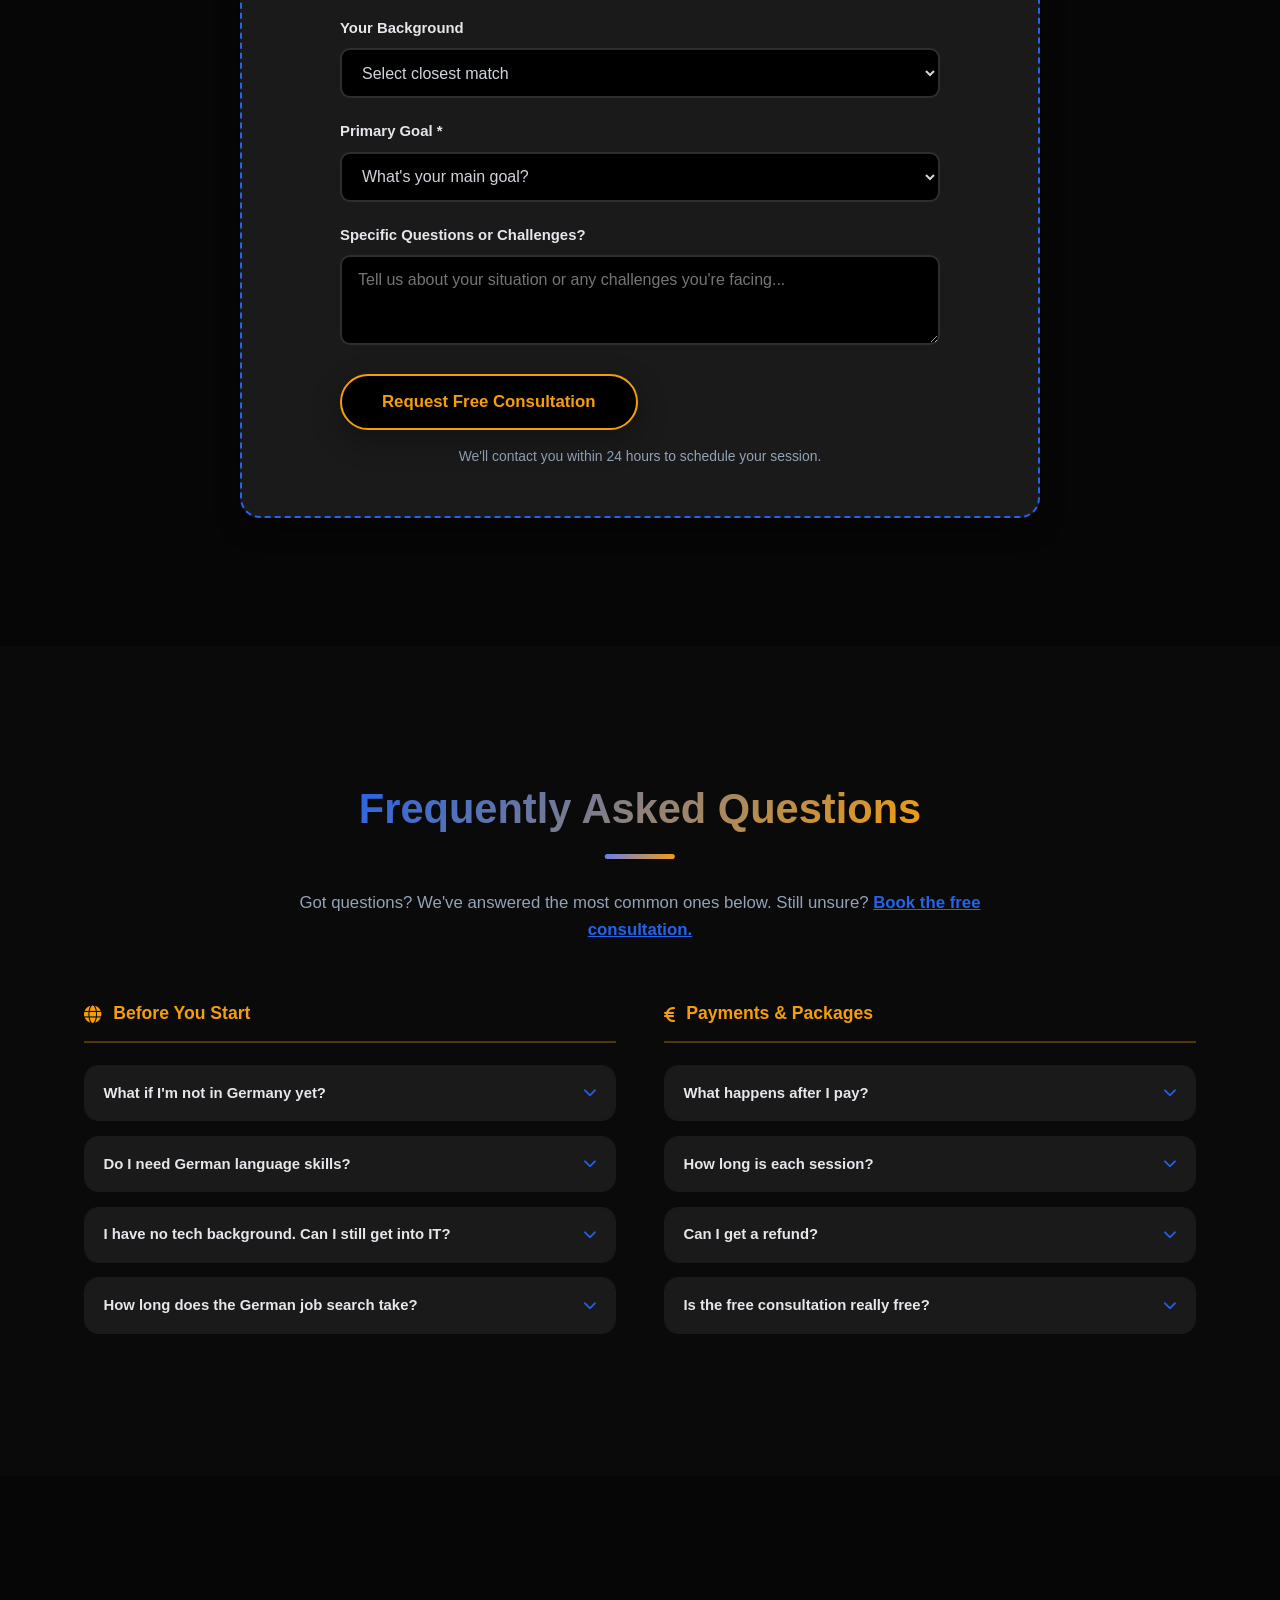
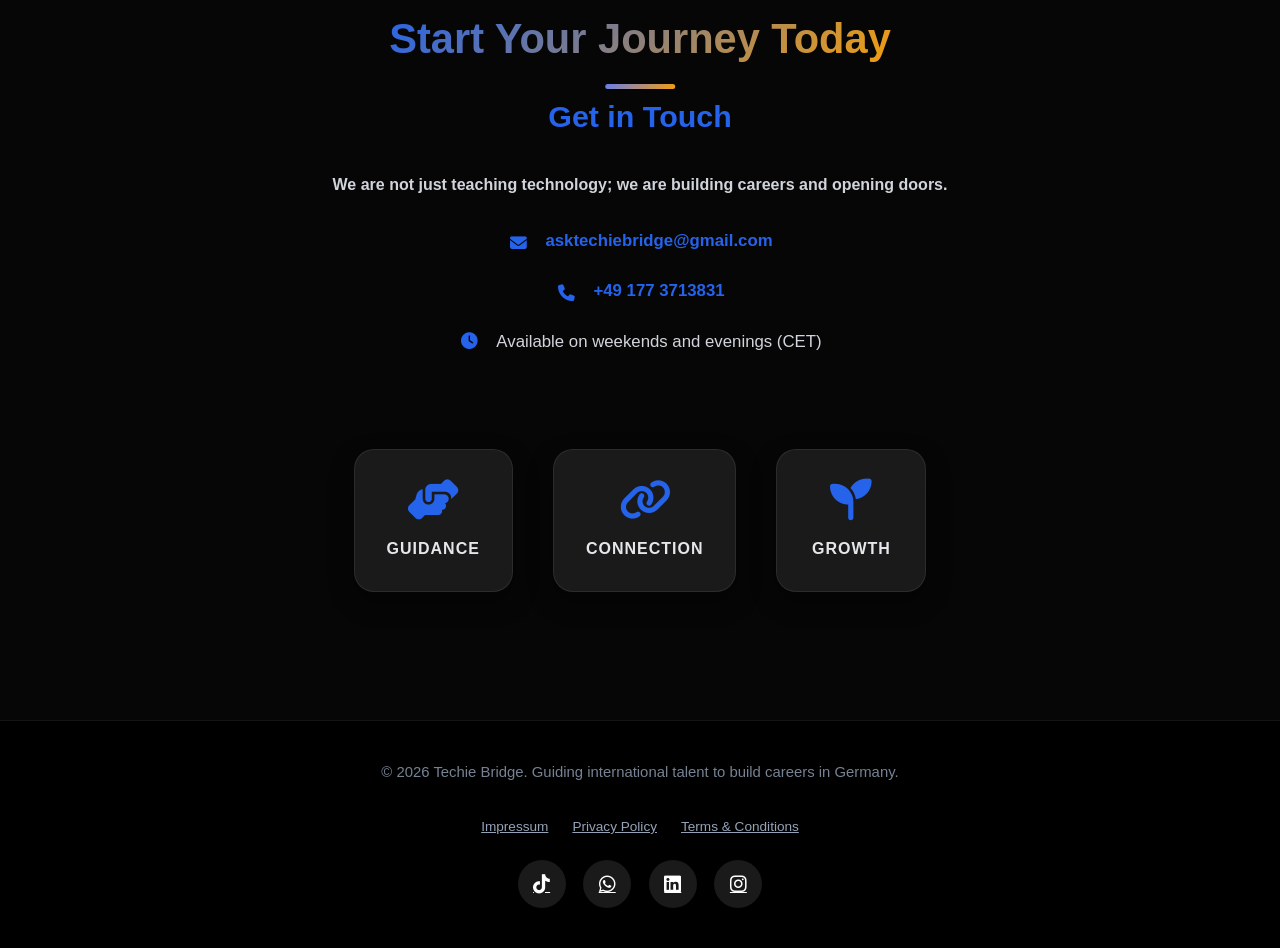
==== commit 77ebc658: "Add files via upload" ====
--- a/index.html
+++ b/index.html
@@ -352,7 +352,7 @@
             <div class="about-text">
                 <h3 class="gt">Bridging Knowledge, Building Careers</h3>
                 <p><strong>Welcome. My name is Eric, and I understand your journey because I am on it.</strong></p>
-                <p>I moved from Nigeria to Germany with a dream to build a life in technology. I know firsthand the challenges of navigating a new education system, a different job market, and a unique culture—all while mastering a new language. I am currently a student of <em>Fachinformatik</em>, turning that dream into a certified skill set in Germany's renowned tech industry.</p>
+                <p>I moved from Nigeria to Germany with a dream to build a life in technology. I know firsthand the challenges of navigating a new education system, a different job market, and a unique culture—all while mastering a new language. I am now a <em>Fachinformatiker</em> in Germany's renowned tech industry.</p>
                 <p>But my goal is bigger than my own success. I see a powerful opportunity to build a bridge.</p>
                 <h4>Our Vision: Empowering International Tech Talent</h4>
                 <p>Techie Bridge exists to empower international talent—whether arriving from abroad or already navigating life in Germany—to build successful tech careers in Europe's strongest market.</p>
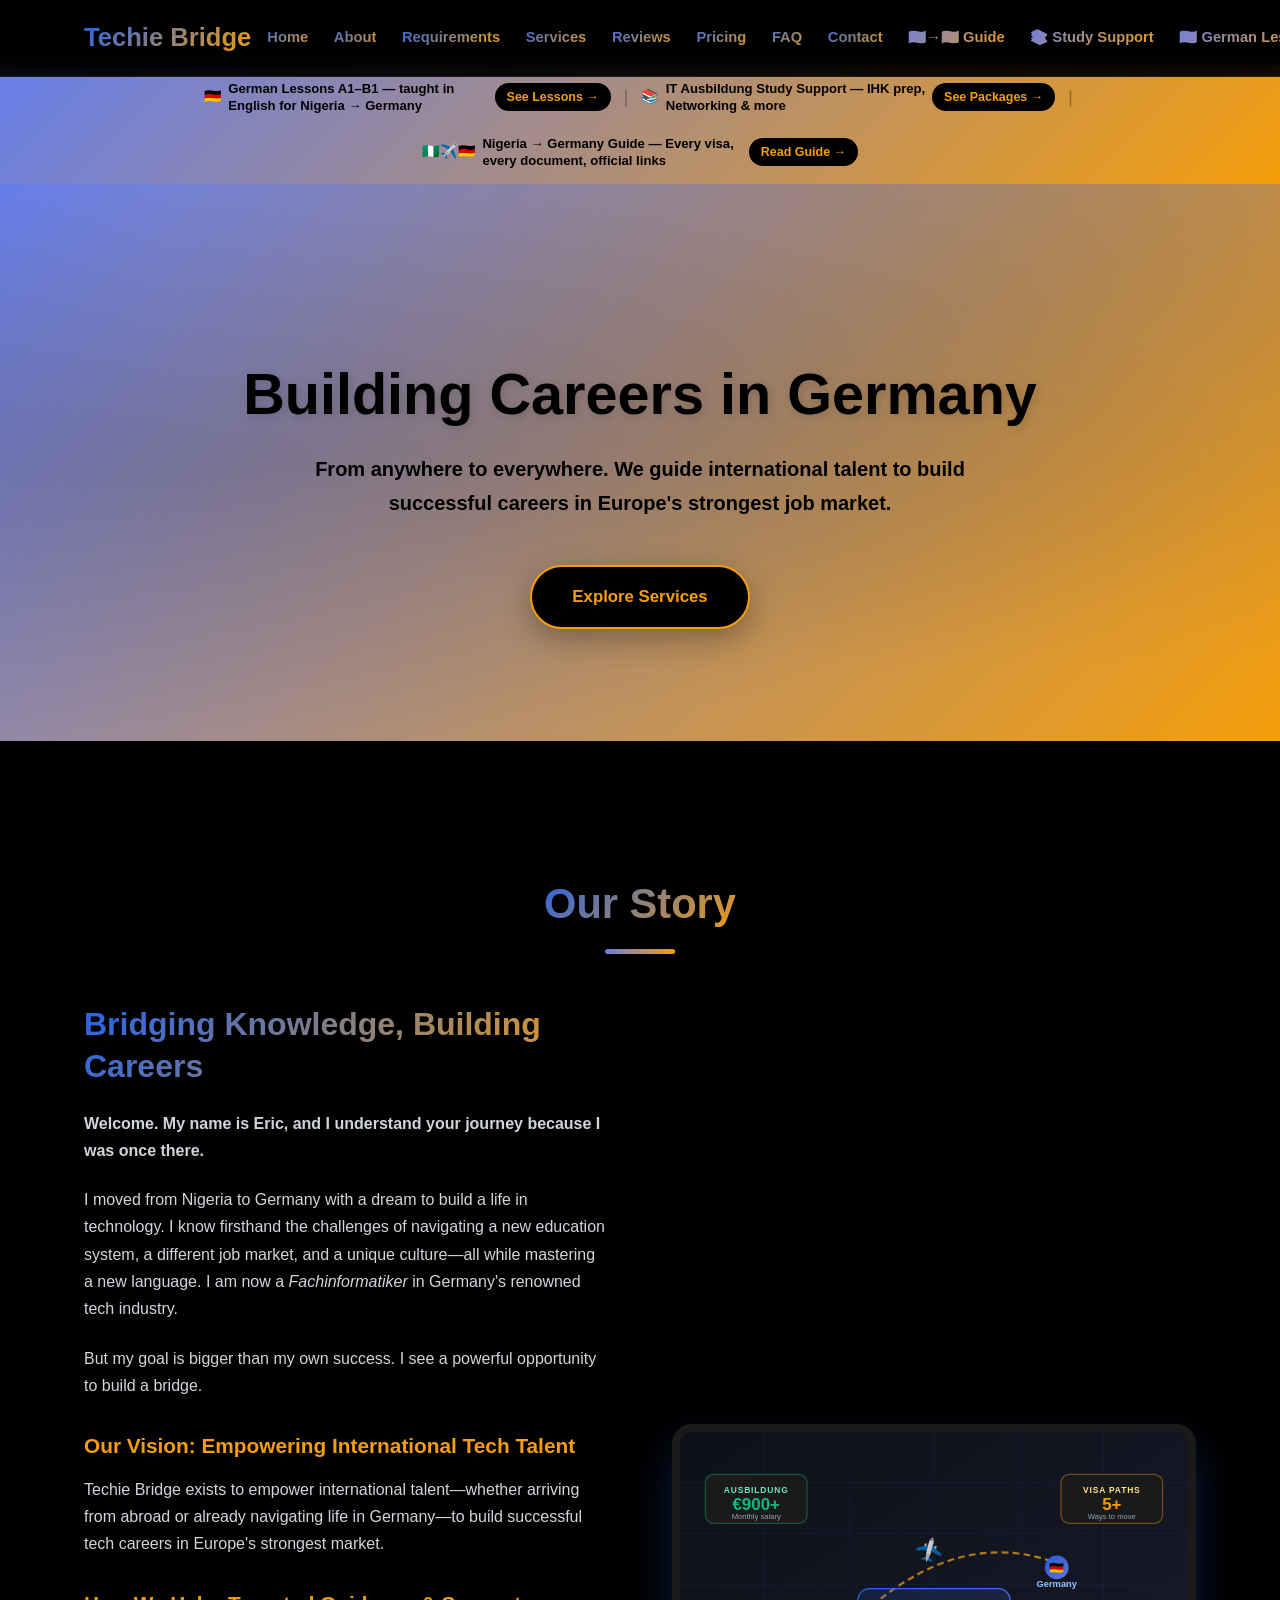
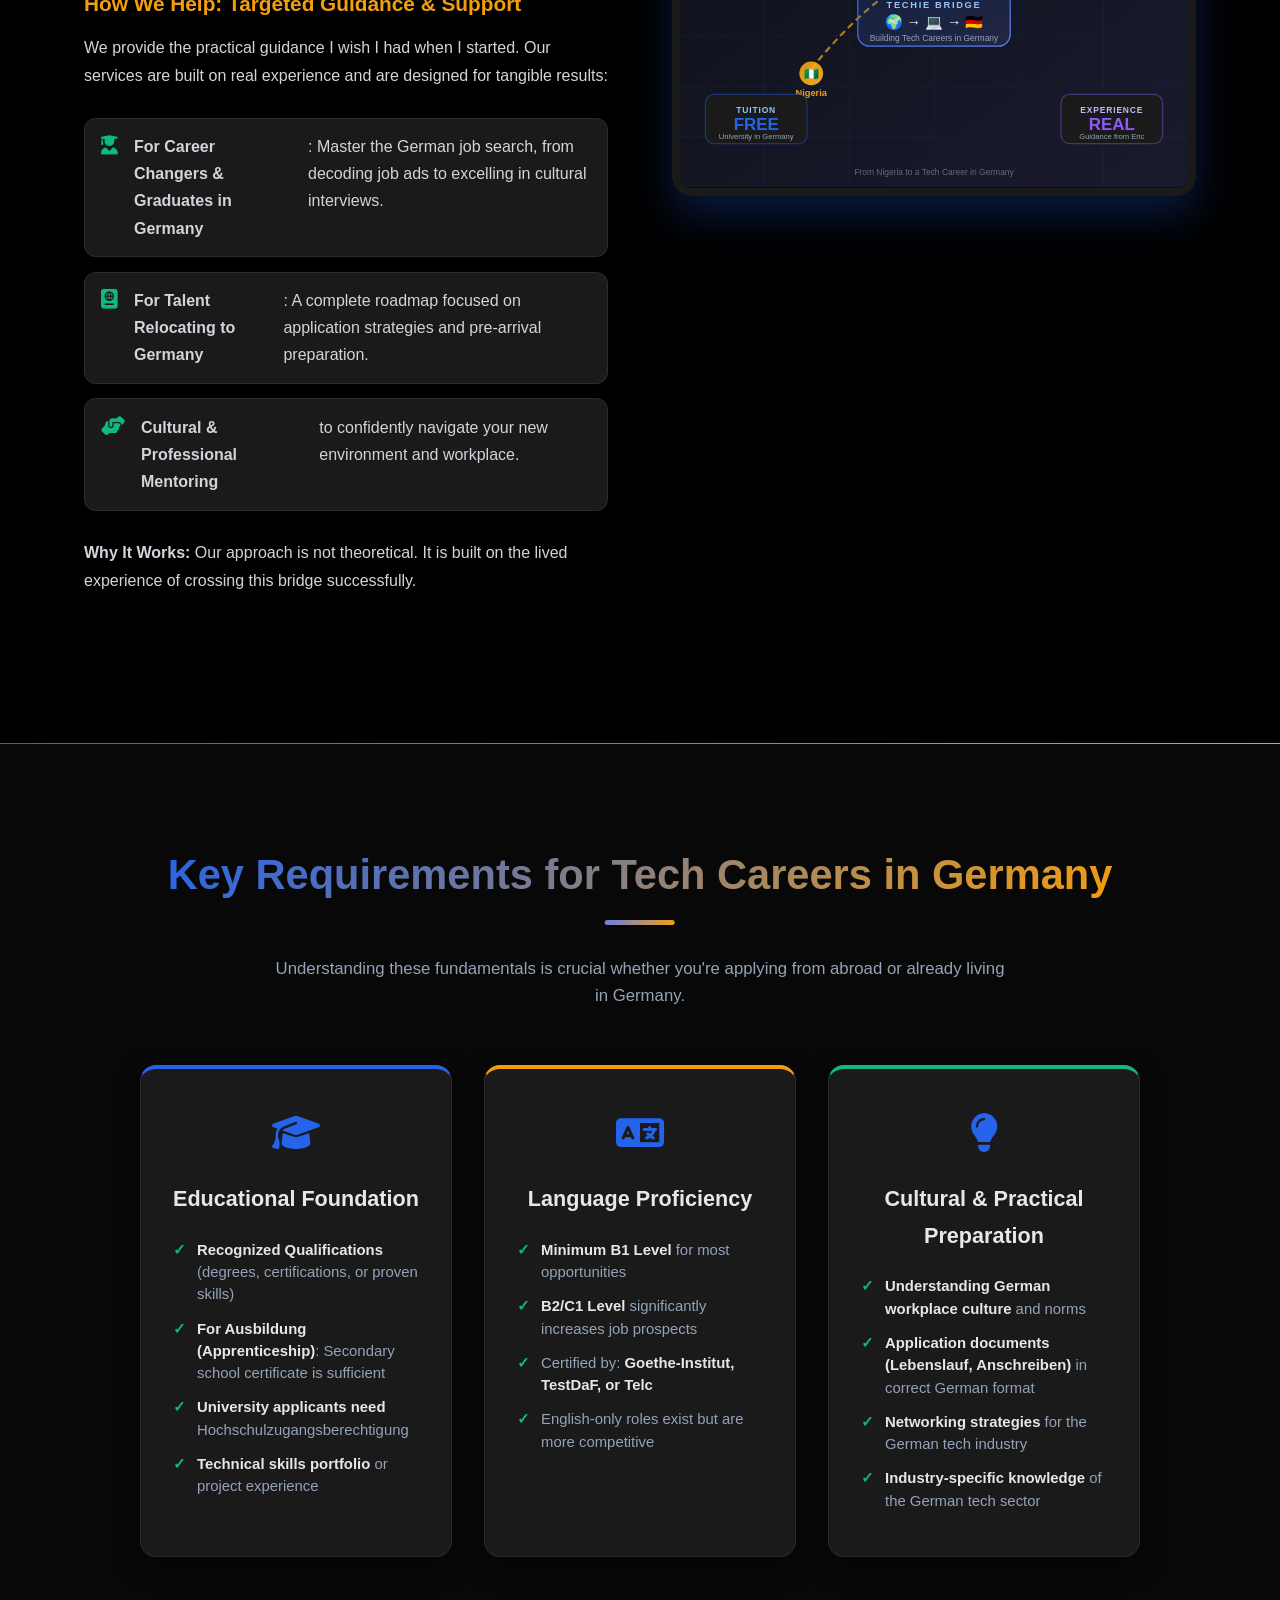
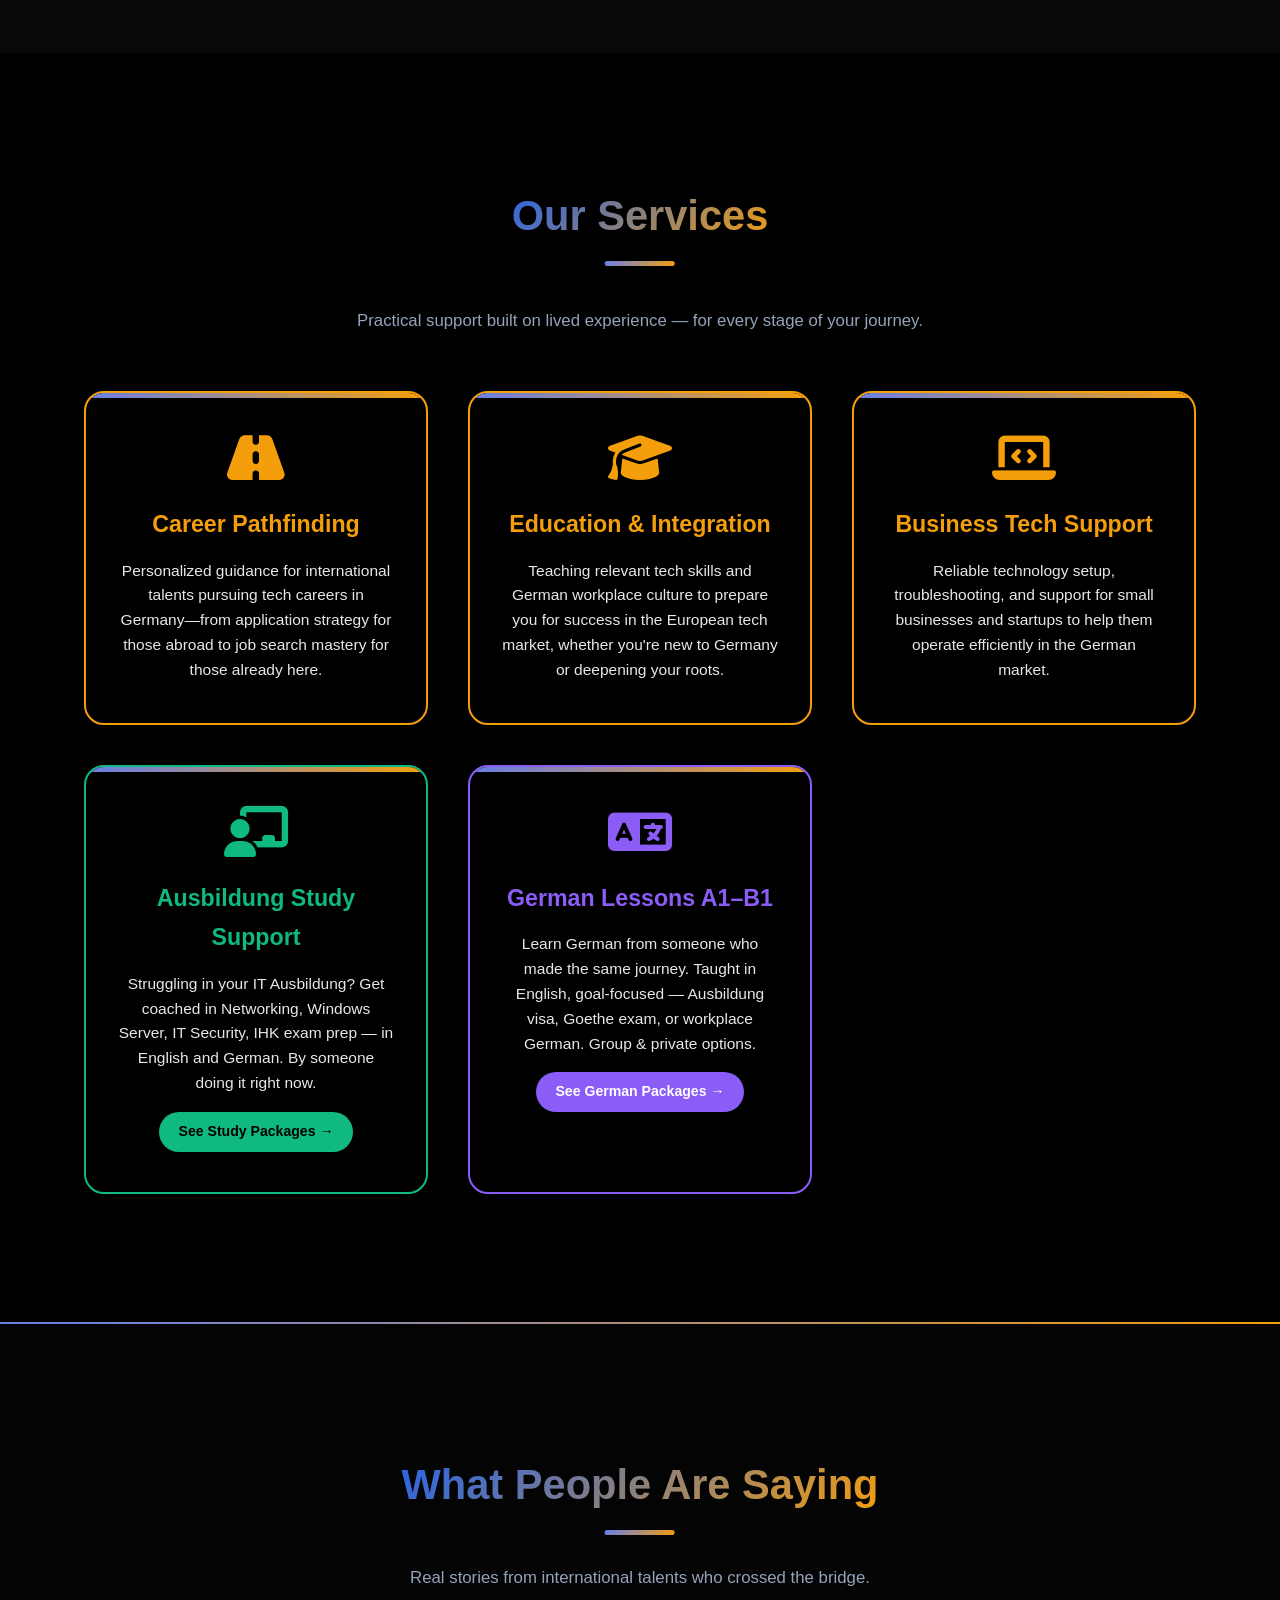
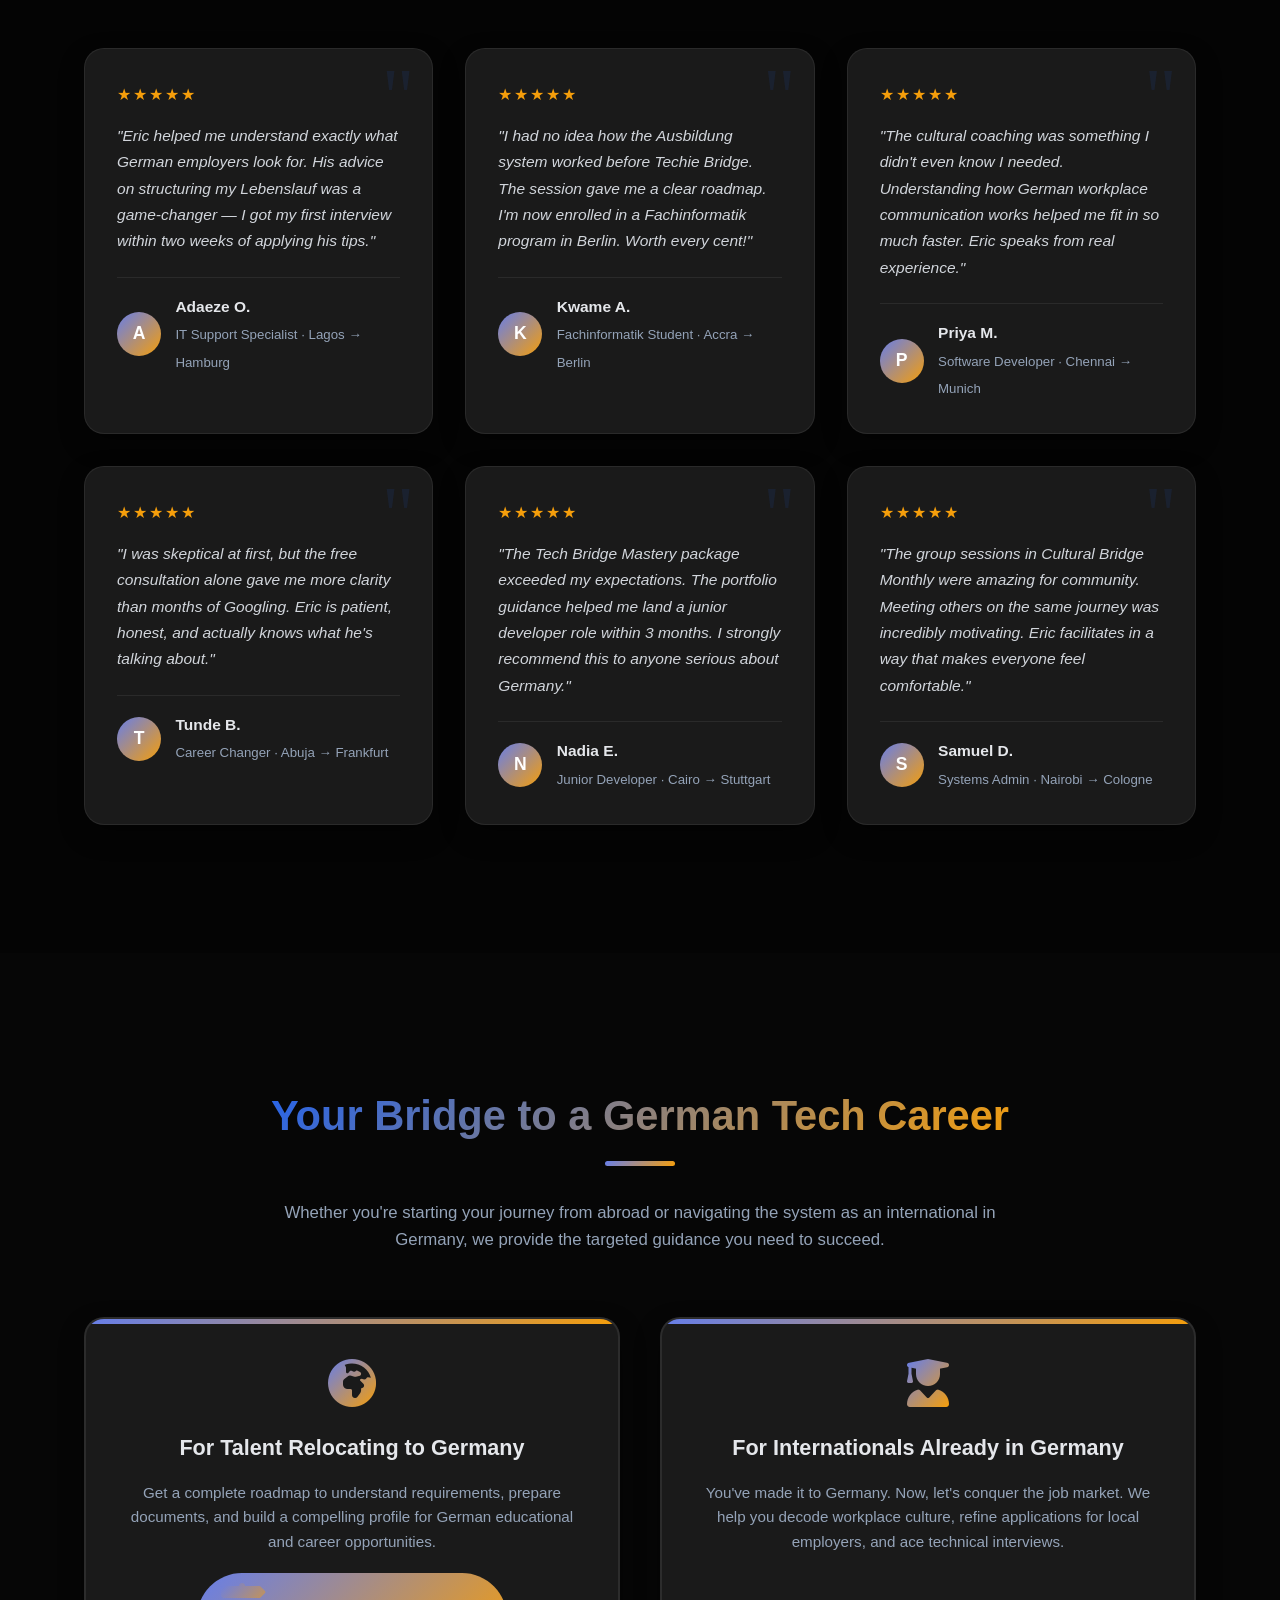
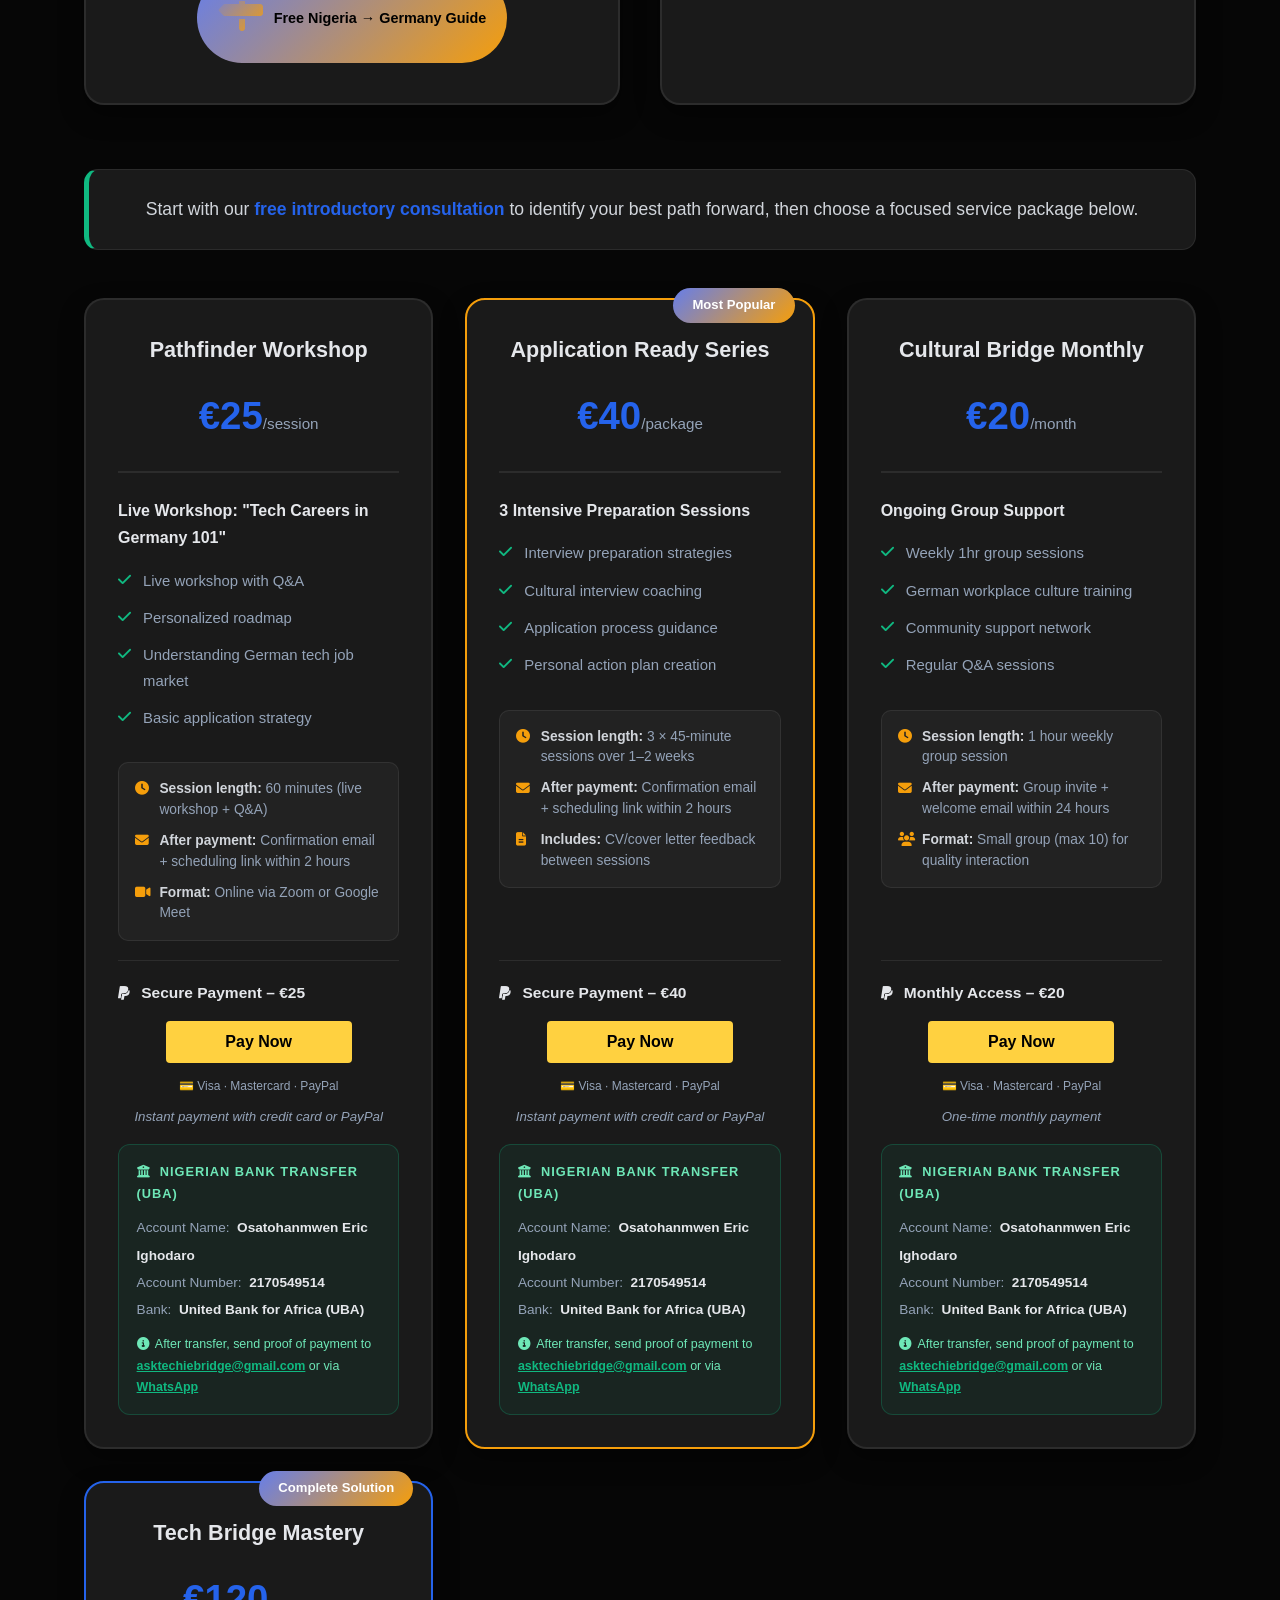
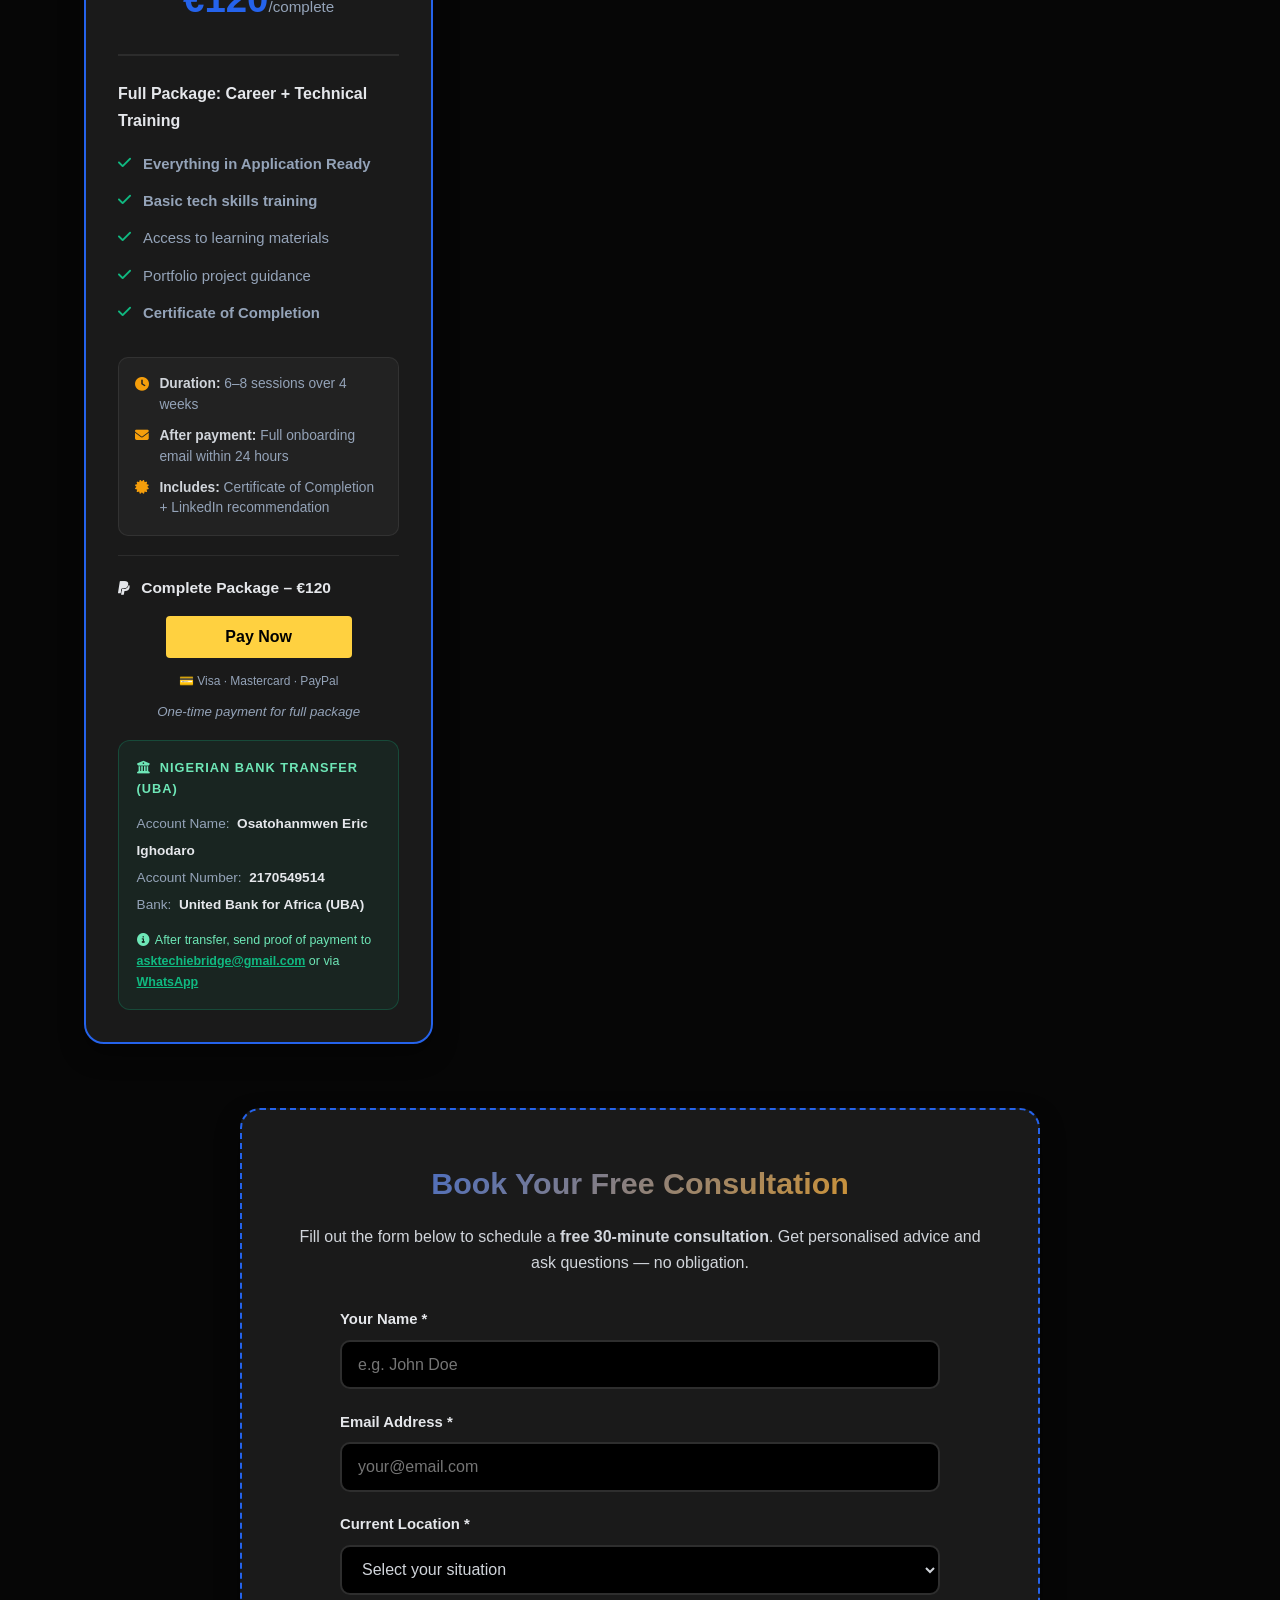
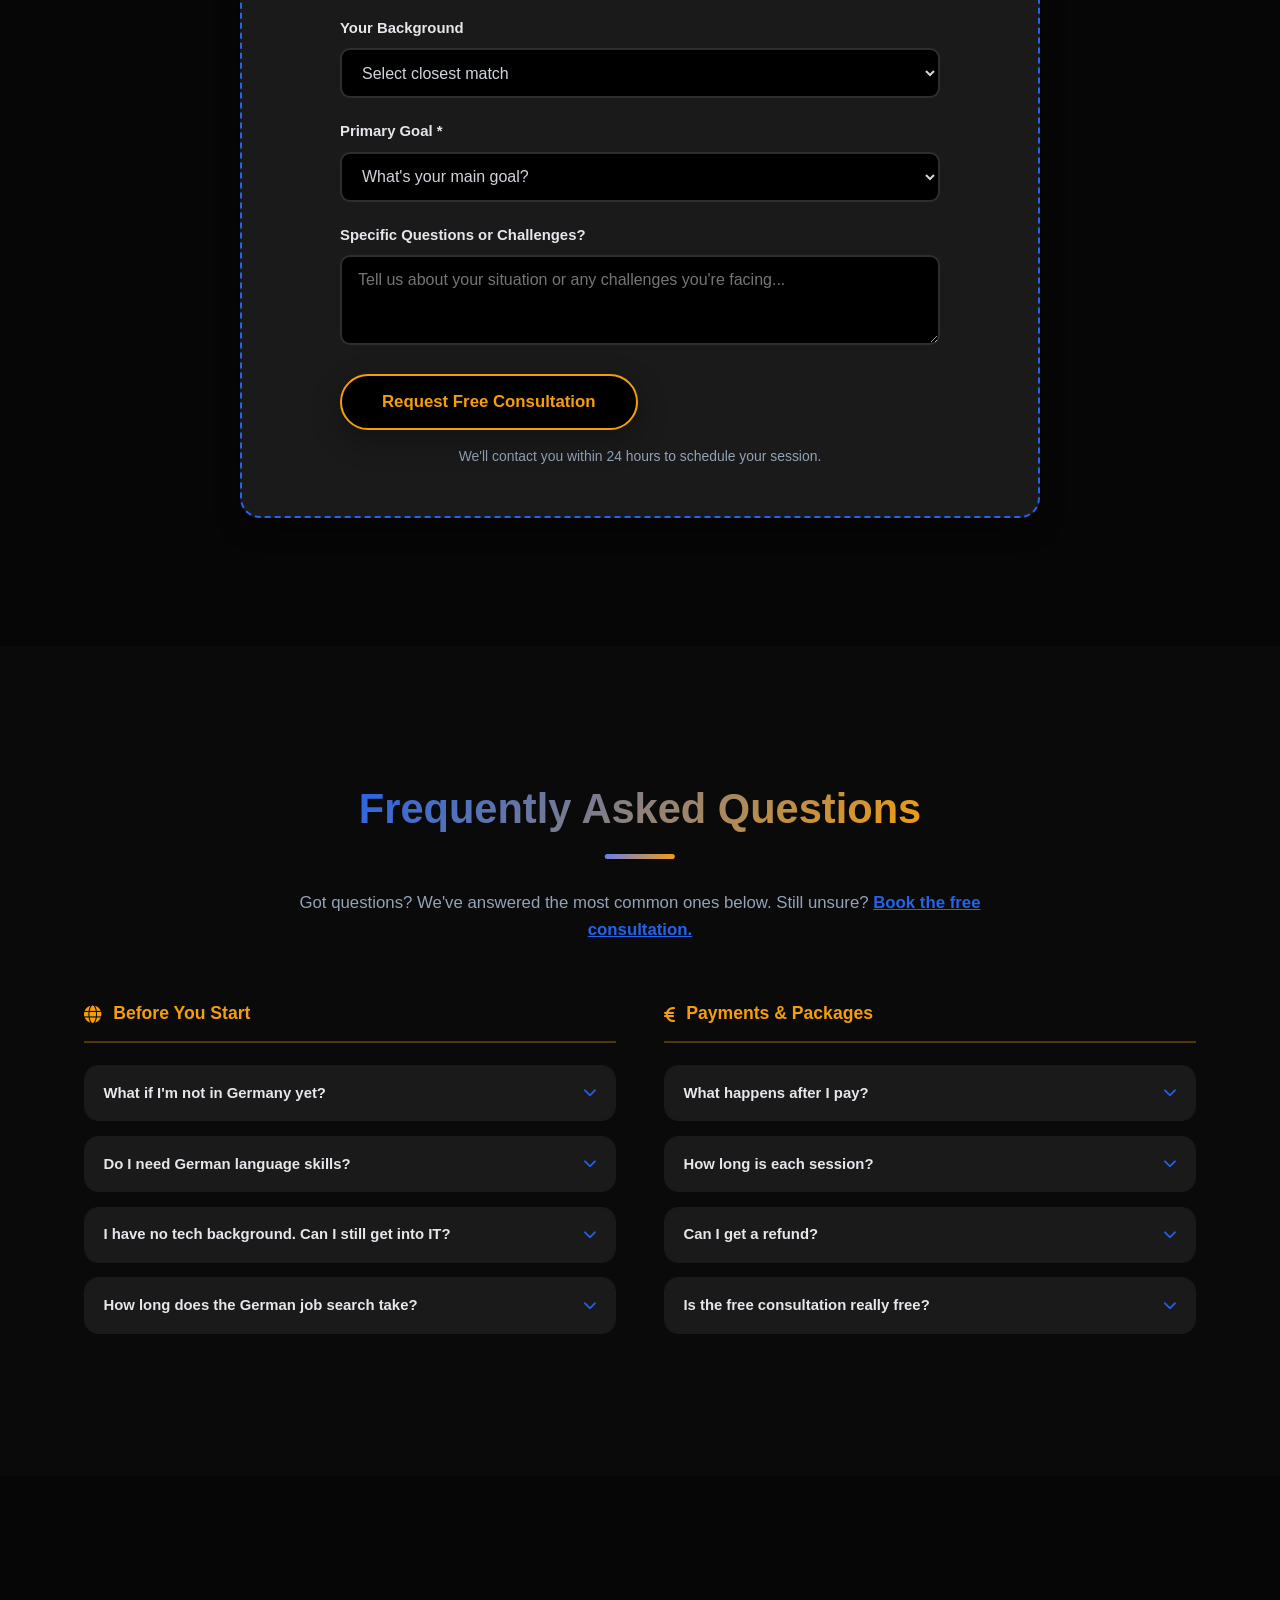
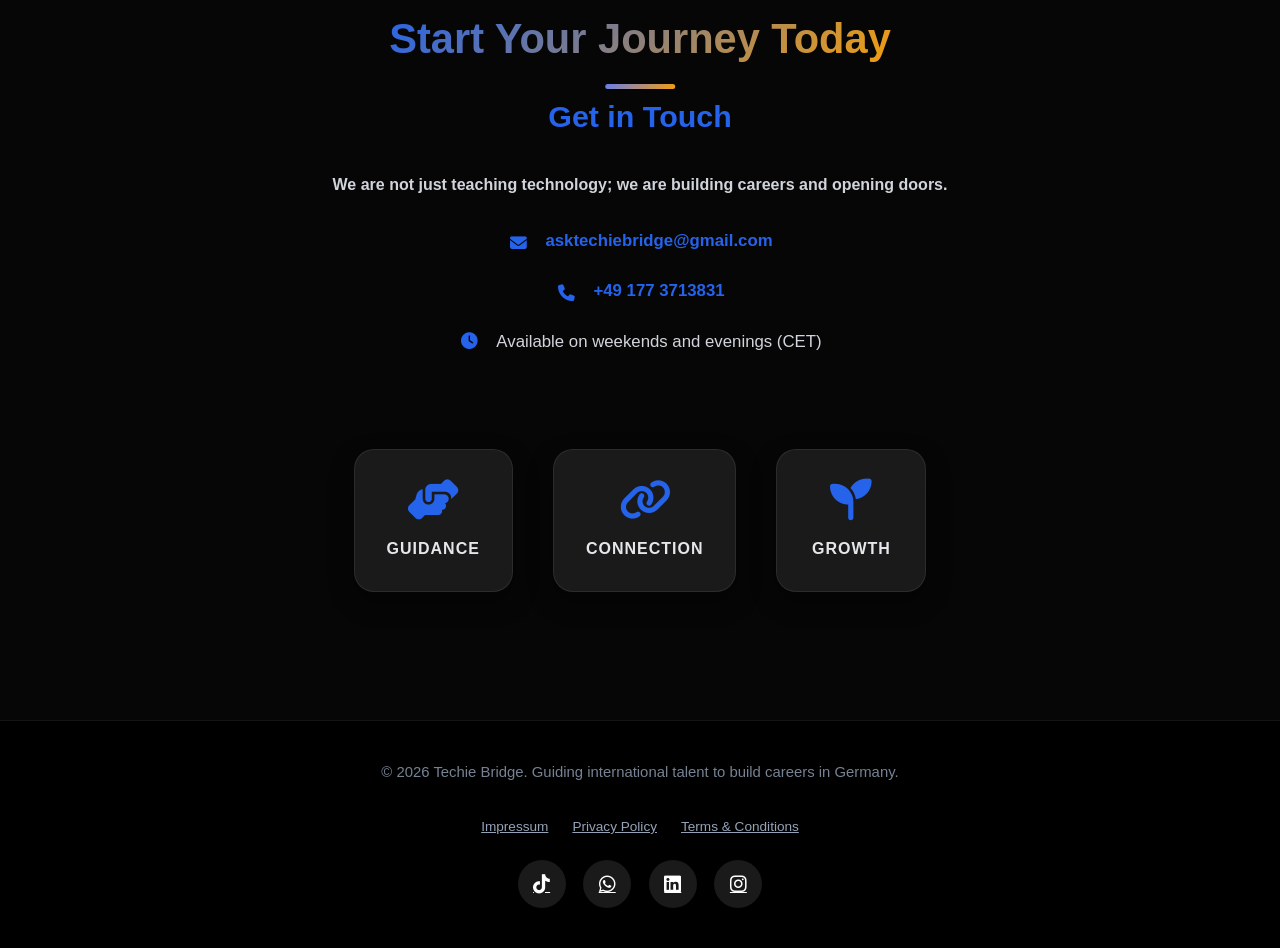
==== commit 95f7dbbe: "Add files via upload" ====
--- a/index.html
+++ b/index.html
@@ -351,7 +351,7 @@
         <div class="about-content">
             <div class="about-text">
                 <h3 class="gt">Bridging Knowledge, Building Careers</h3>
-                <p><strong>Welcome. My name is Eric, and I understand your journey because I am on it.</strong></p>
+                <p><strong>Welcome. My name is Eric, and I understand your journey because I was once there.</strong></p>
                 <p>I moved from Nigeria to Germany with a dream to build a life in technology. I know firsthand the challenges of navigating a new education system, a different job market, and a unique culture—all while mastering a new language. I am now a <em>Fachinformatiker</em> in Germany's renowned tech industry.</p>
                 <p>But my goal is bigger than my own success. I see a powerful opportunity to build a bridge.</p>
                 <h4>Our Vision: Empowering International Tech Talent</h4>
